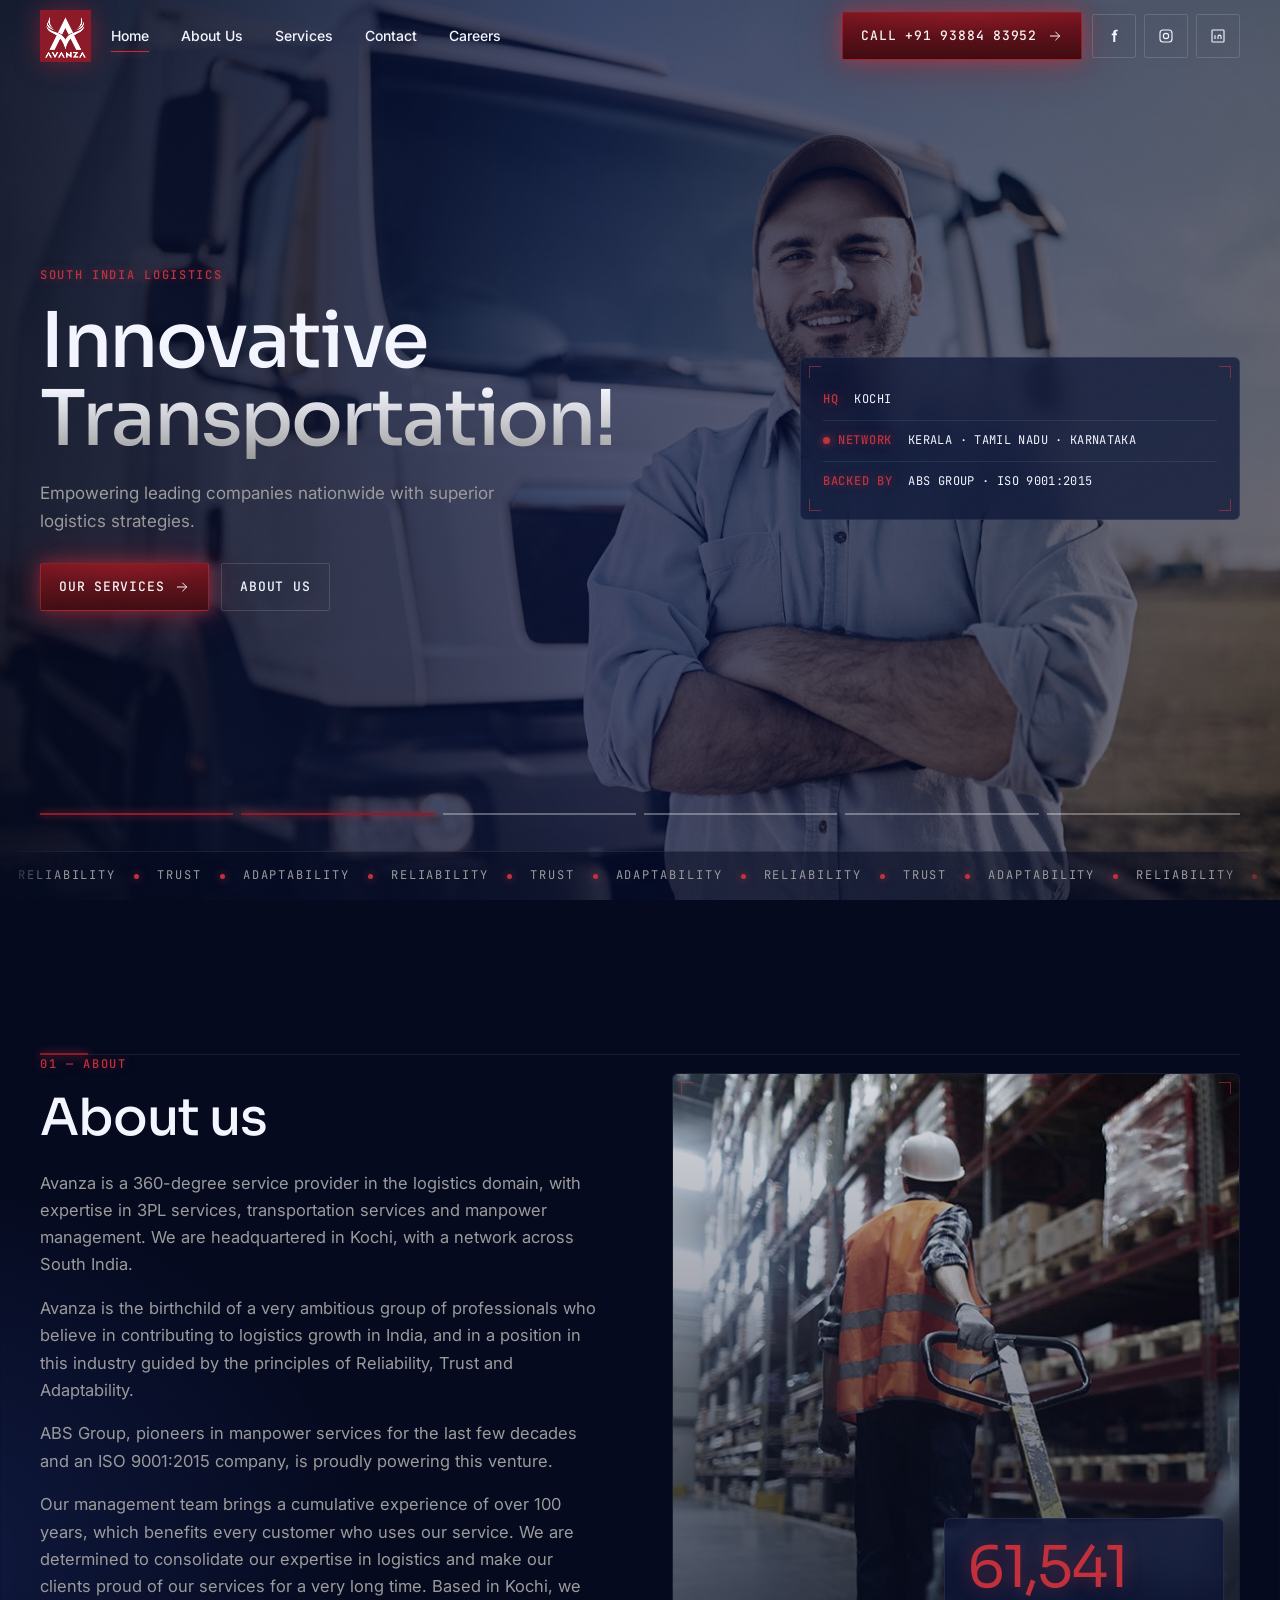
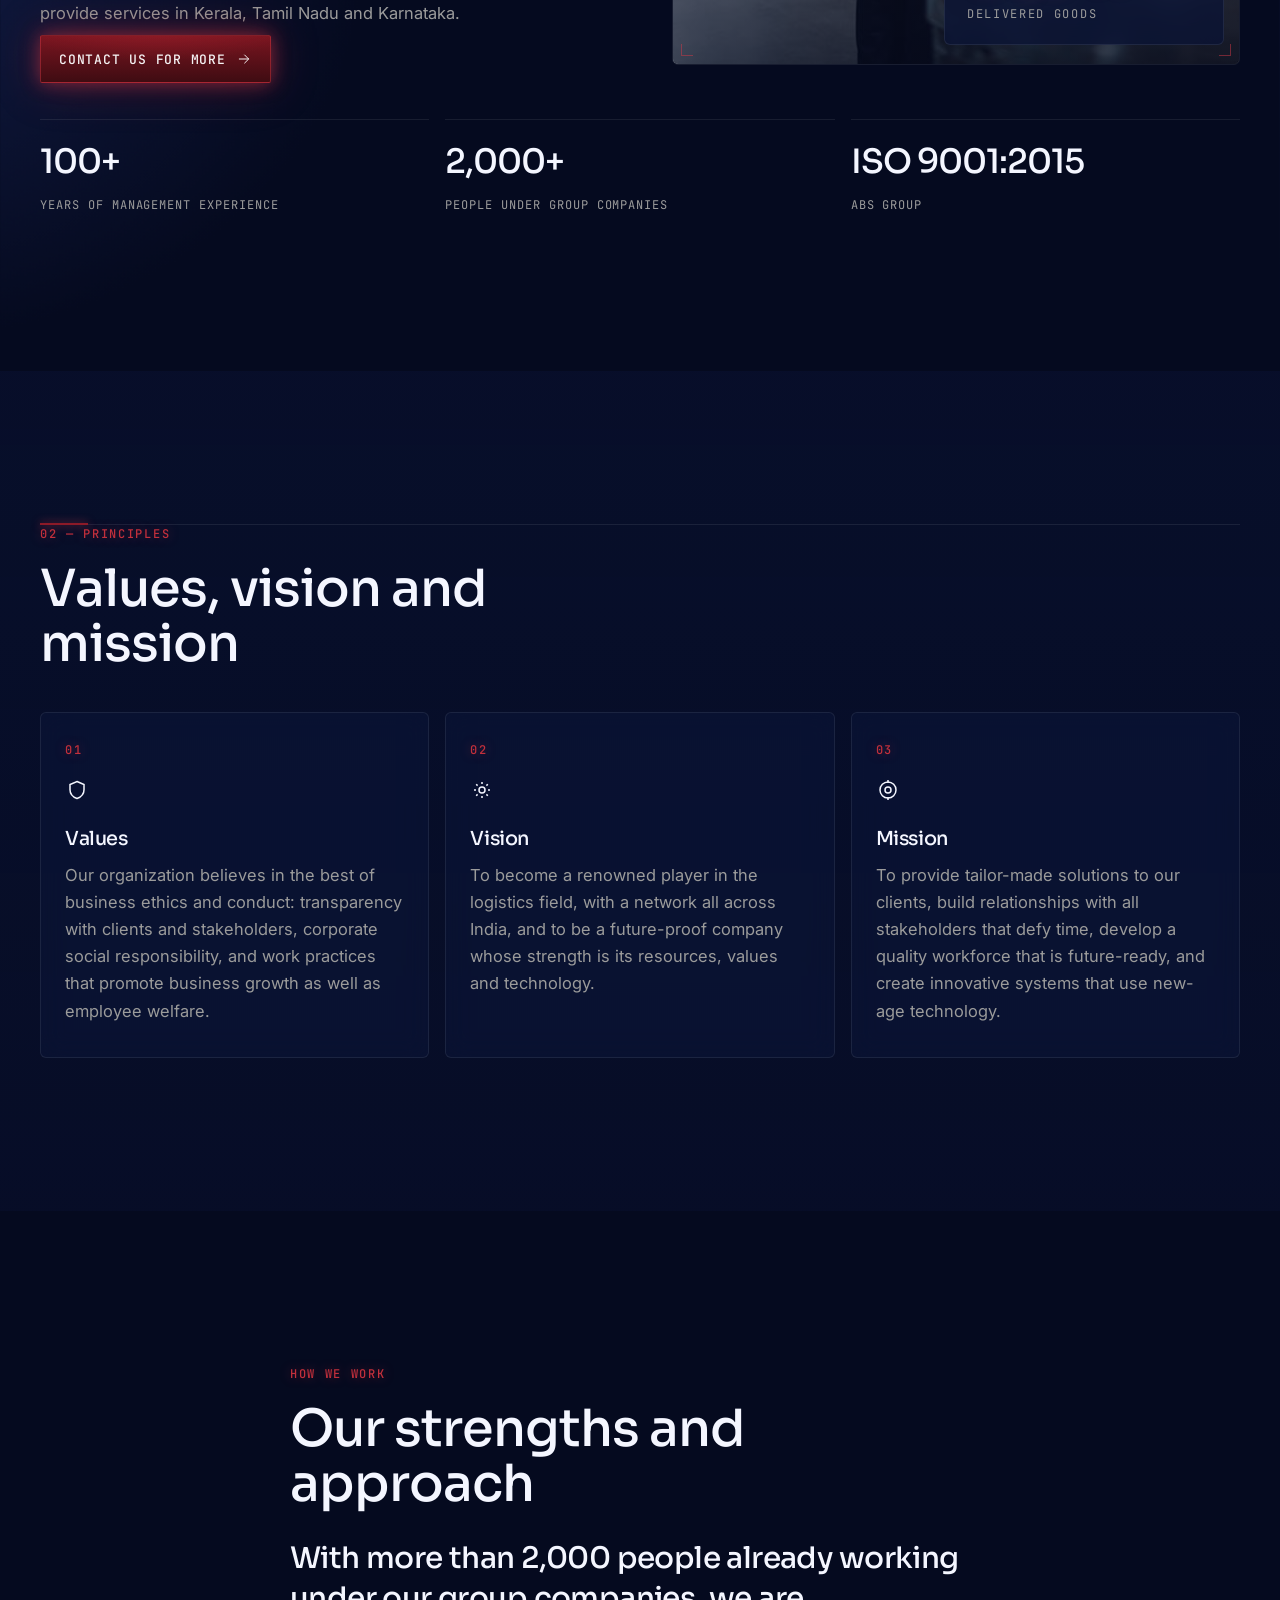
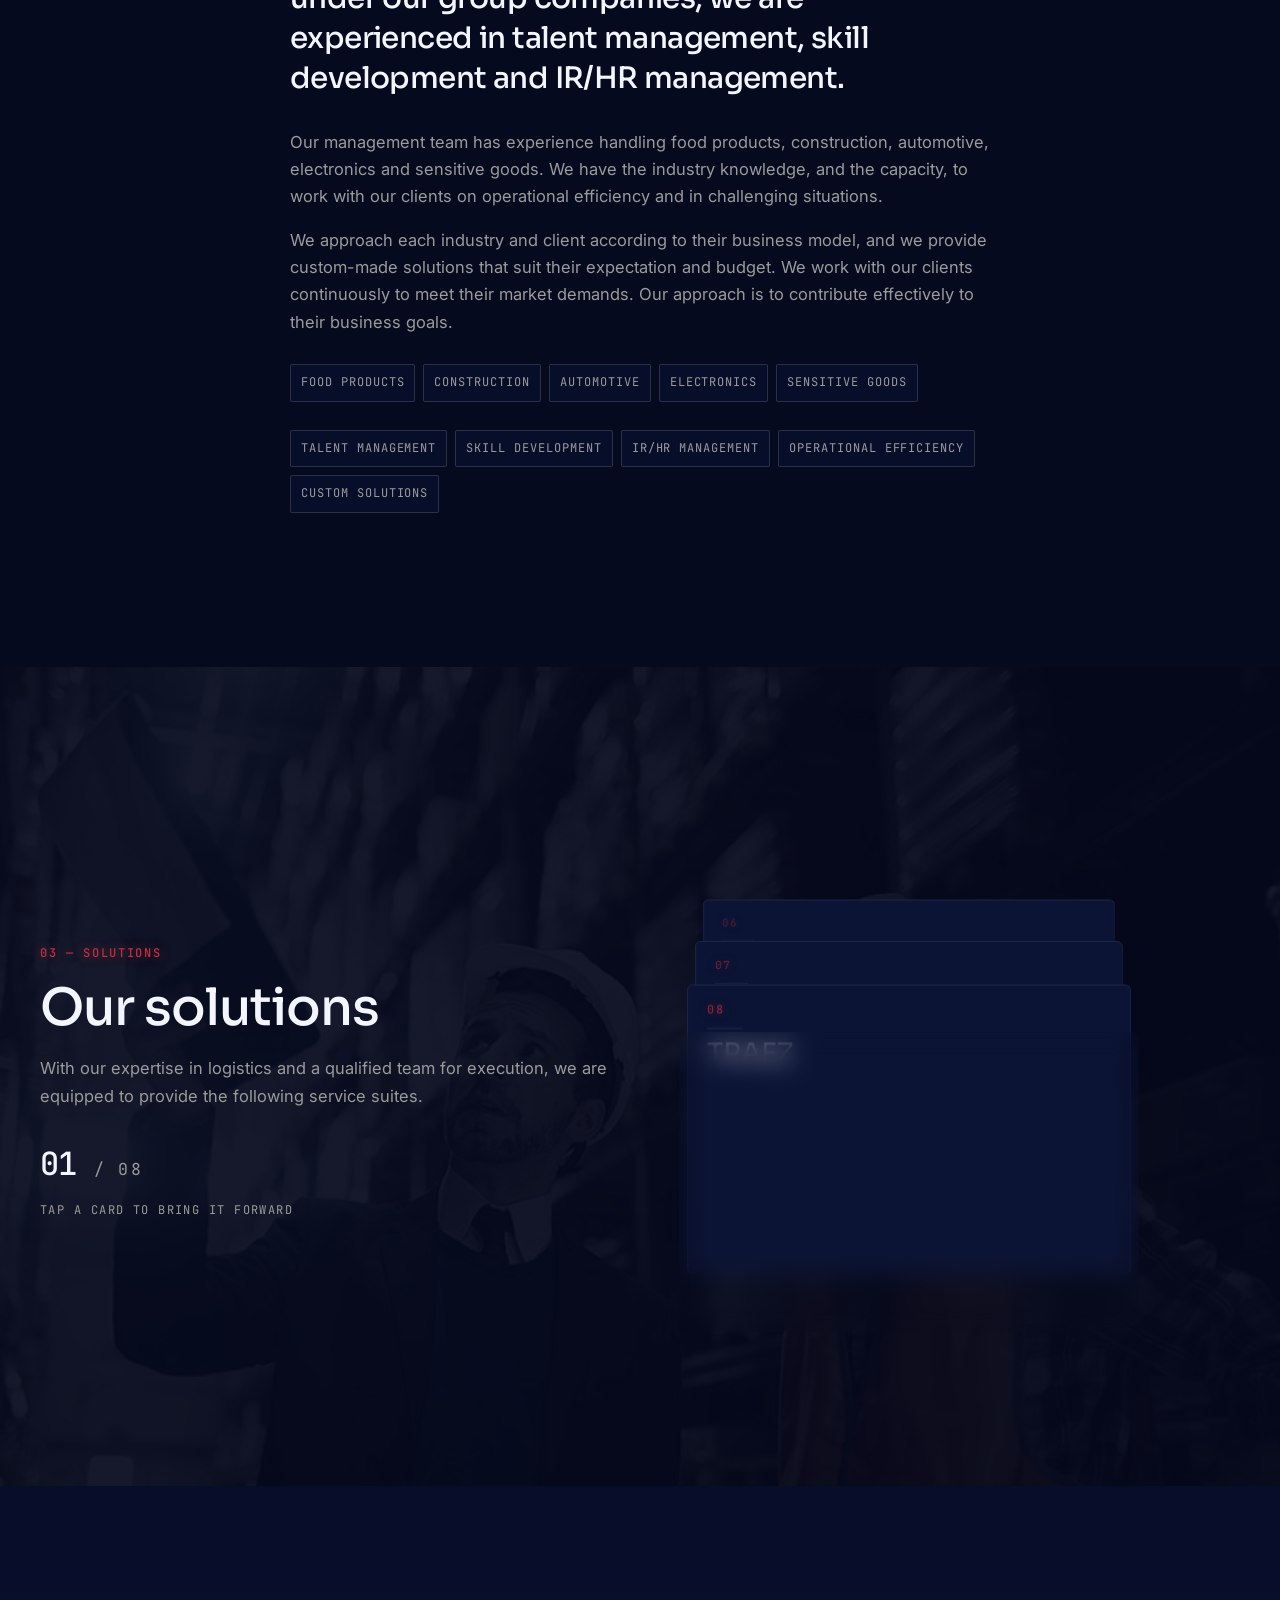
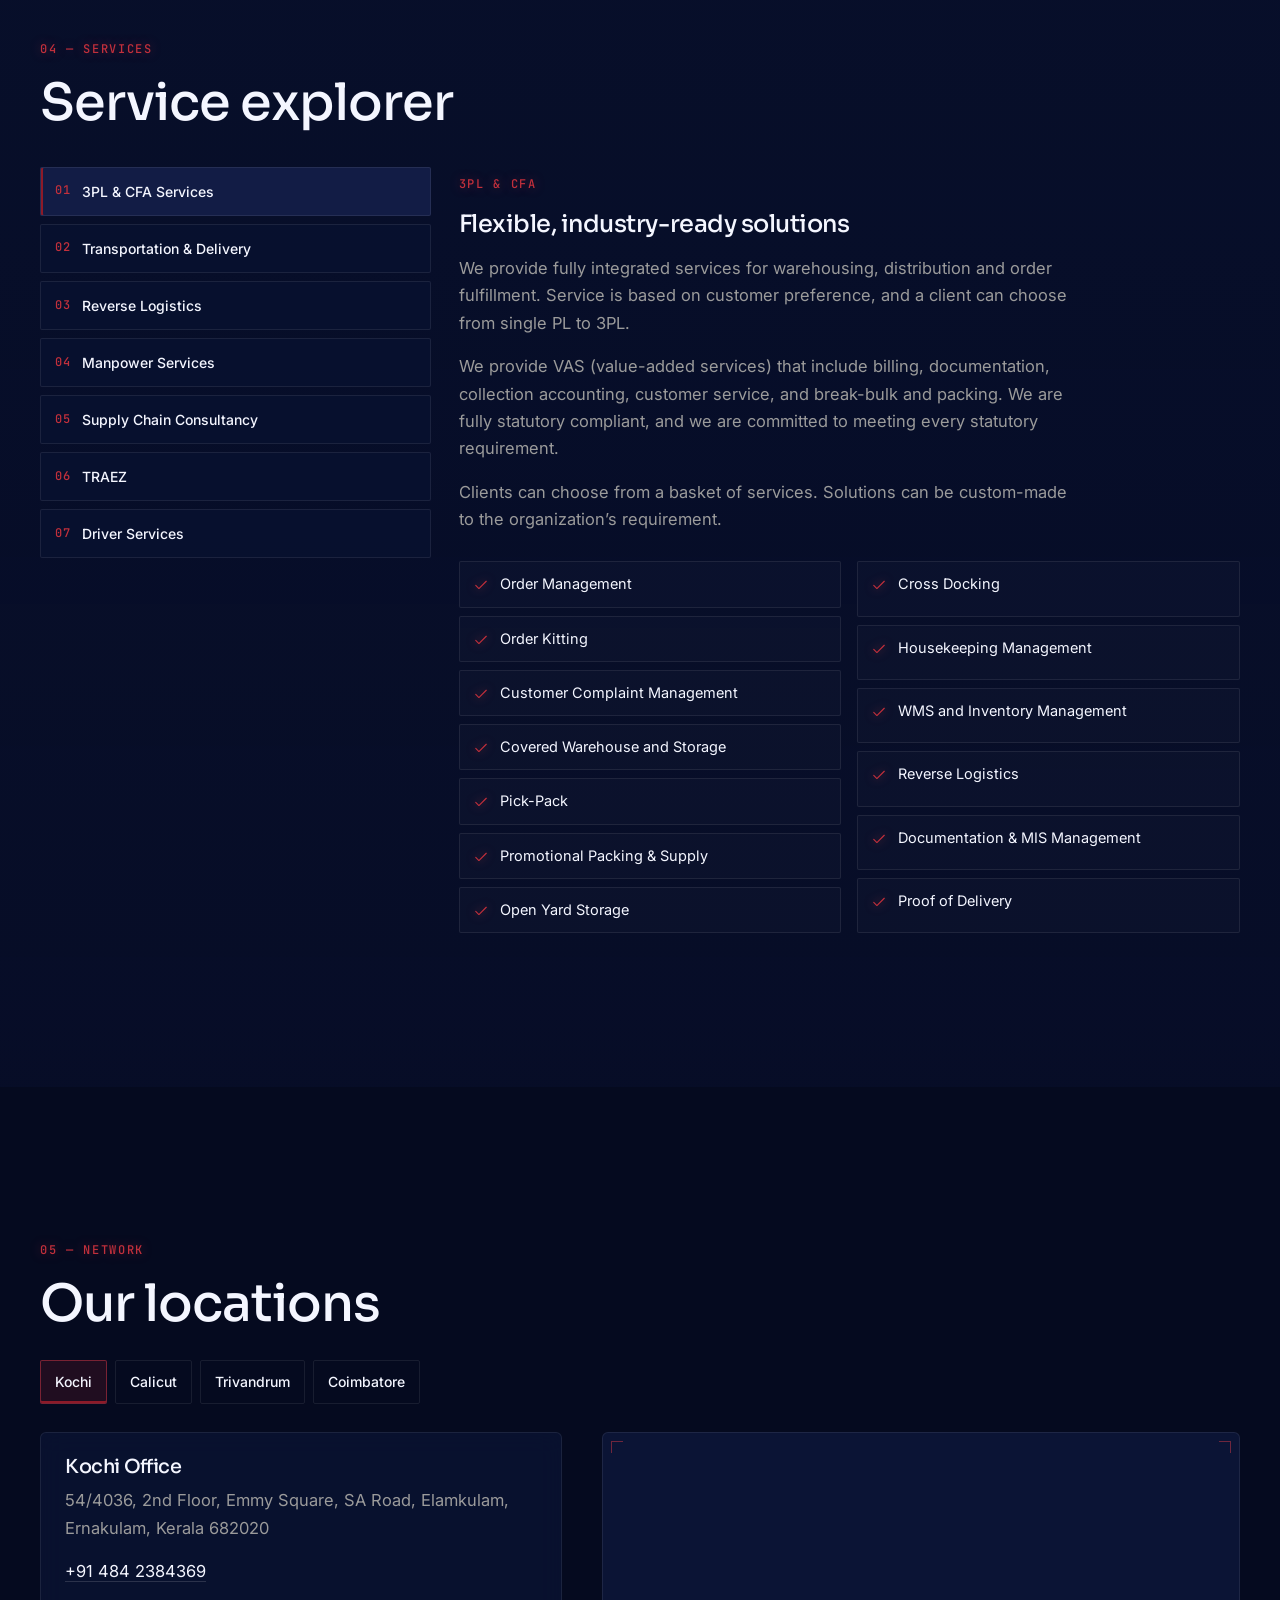
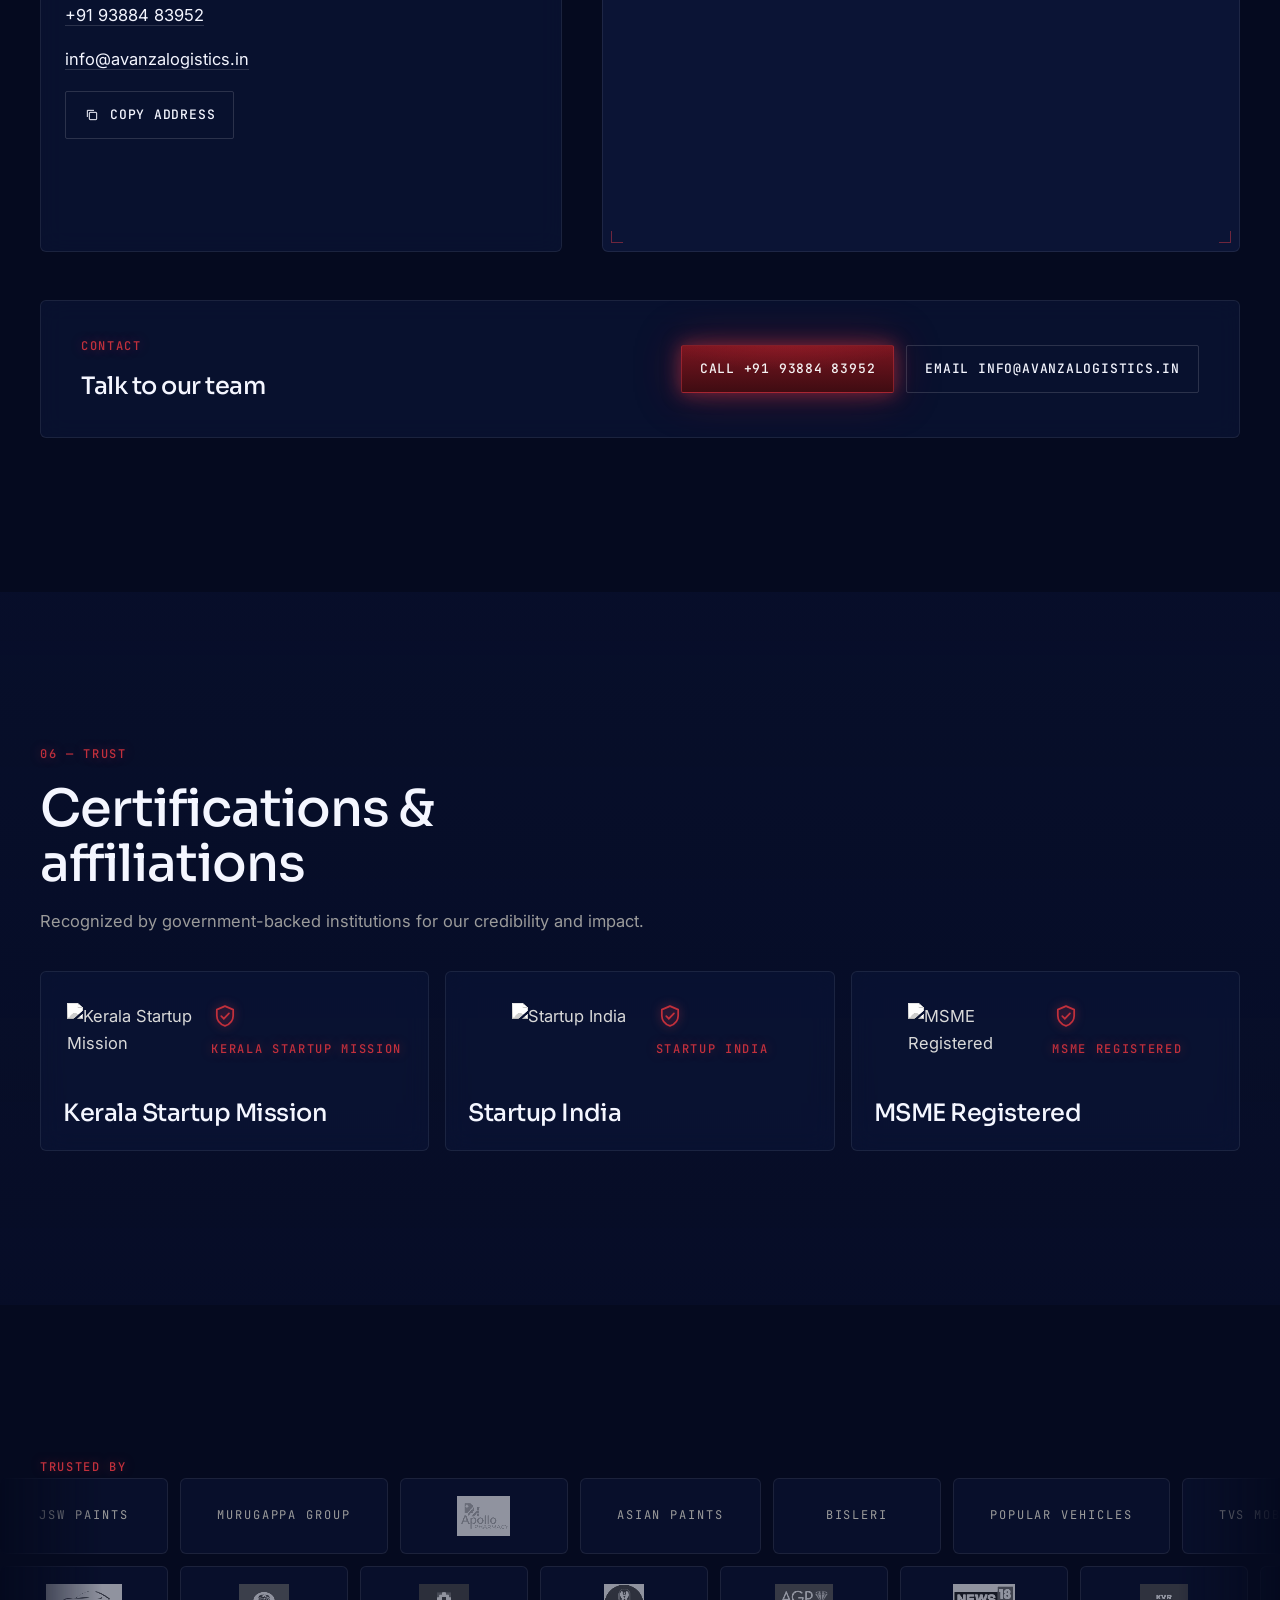
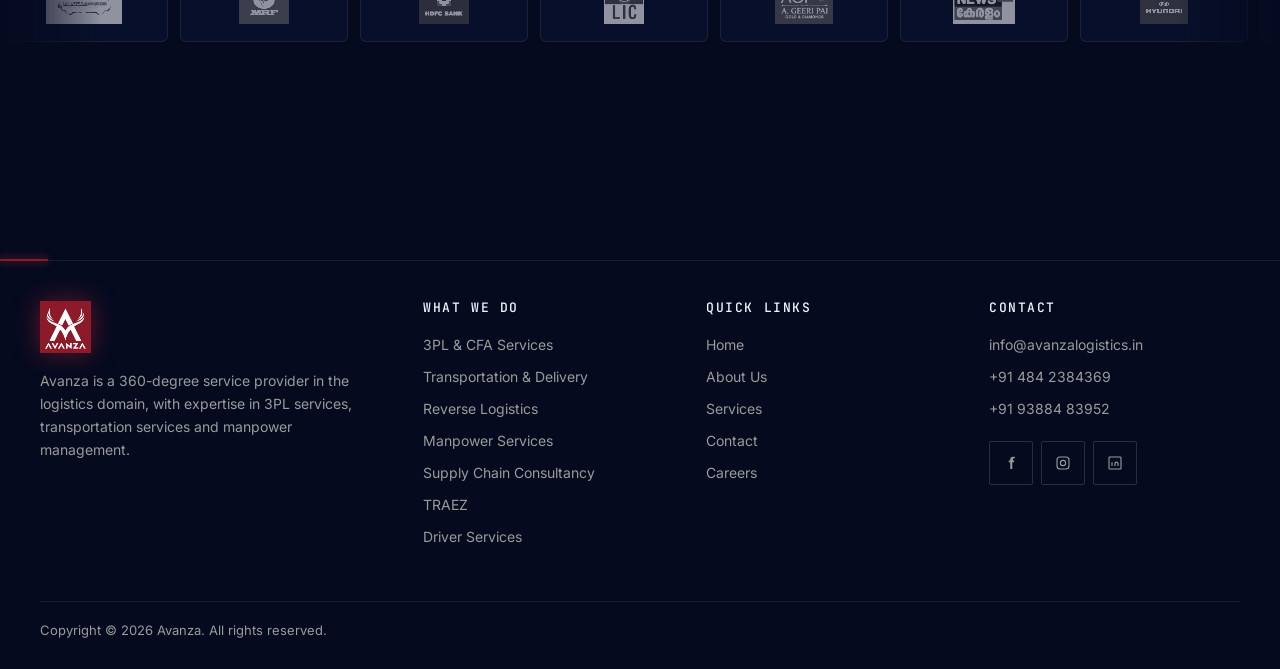
==== index.html @ 6d6641ec "Darken the accent to a glowing crimson so the site no longer reads as orange. Co-authored-by: Cursor" ====
<!DOCTYPE html>
<html lang="en">
<head>
  <!-- Google Tag Manager -->
  <script>(function(w,d,s,l,i){w[l]=w[l]||[];w[l].push({'gtm.start':
  new Date().getTime(),event:'gtm.js'});var f=d.getElementsByTagName(s)[0],
  j=d.createElement(s),dl=l!='dataLayer'?'&l='+l:'';j.async=true;j.src=
  'https://www.googletagmanager.com/gtm.js?id='+i+dl;f.parentNode.insertBefore(j,f);
  })(window,document,'script','dataLayer','GTM-N88Z5GB7');</script>
  <!-- End Google Tag Manager -->

  <meta charset="UTF-8">
  <meta name="viewport" content="width=device-width, initial-scale=1.0">
  <title>Avanza Logistics | 3PL, Transportation, Manpower &amp; TRAEZ in South India</title>
  <meta name="description" content="Avanza is the Kochi-headquartered logistics company offering 3PL, transportation, manpower, drivers and TRAEZ across Kerala, Tamil Nadu and Karnataka.">
  <link rel="canonical" href="https://www.avanzalogistics.in/">
  <meta name="theme-color" content="#050a1f">
  <meta property="og:type" content="website">
  <meta property="og:site_name" content="Avanza Logistics">
  <meta property="og:title" content="Avanza Logistics | 3PL, Transportation, Manpower &amp; TRAEZ in South India">
  <meta property="og:description" content="Avanza is the Kochi-headquartered logistics company offering 3PL, transportation, manpower, drivers and TRAEZ across Kerala, Tamil Nadu and Karnataka.">
  <meta property="og:url" content="https://www.avanzalogistics.in/">
  <meta property="og:image" content="https://www.avanzalogistics.in/assets/images/opt/banner-1.jpg">
  <meta name="twitter:card" content="summary_large_image">
  <meta name="twitter:title" content="Avanza Logistics | 3PL, Transportation, Manpower &amp; TRAEZ in South India">
  <meta name="twitter:description" content="Avanza is the Kochi-headquartered logistics company offering 3PL, transportation, manpower, drivers and TRAEZ across Kerala, Tamil Nadu and Karnataka.">
  <meta name="twitter:image" content="https://www.avanzalogistics.in/assets/images/opt/banner-1.jpg">

  <link rel="apple-touch-icon" sizes="180x180" href="assets/images/favicon/apple-touch-icon.png">
  <link rel="icon" type="image/png" sizes="32x32" href="assets/images/favicon/favicon-32x32.png">
  <link rel="icon" type="image/png" sizes="16x16" href="assets/images/favicon/favicon-16x16.png">
  <link rel="manifest" href="assets/images/favicon/site.webmanifest">
  <link rel="mask-icon" href="assets/images/favicon/safari-pinned-tab.svg" color="#8d1a28">
  <meta name="msapplication-TileColor" content="#050a1f">

  <link rel="preconnect" href="https://fonts.googleapis.com">
  <link rel="preconnect" href="https://fonts.gstatic.com" crossorigin>
  <link rel="preload" as="style" href="https://fonts.googleapis.com/css2?family=Inter:wght@400;500;600&family=JetBrains+Mono:wght@400;500&family=Sora:wght@500;600&display=swap">
  <link rel="stylesheet" href="https://fonts.googleapis.com/css2?family=Inter:wght@400;500;600&family=JetBrains+Mono:wght@400;500&family=Sora:wght@500;600&display=swap">
  <link rel="preload" as="image" href="assets/images/opt/banner-1.jpg" fetchpriority="high">
  <link rel="stylesheet" href="assets/css/style.css">

  <script type="application/ld+json">
  {
    "@context": "https://schema.org",
    "@graph": [
      {
        "@type": "Organization",
        "@id": "https://www.avanzalogistics.in/#organization",
        "name": "Avanza",
        "url": "https://www.avanzalogistics.in/",
        "email": "info@avanzalogistics.in",
        "telephone": ["+91 93884 83952", "+91 484 2384369"],
        "logo": "https://www.avanzalogistics.in/assets/images/logo.png",
        "areaServed": ["Kerala", "Tamil Nadu", "Karnataka"],
        "parentOrganization": { "@type": "Organization", "name": "ABS Group" },
        "sameAs": [
          "https://www.facebook.com/profile.php?id=61559986353555",
          "https://www.instagram.com/avanza_log",
          "https://www.linkedin.com/company/avanza-logistics-p-ltd/"
        ]
      },
      {
        "@type": "LocalBusiness",
        "name": "Avanza Kochi Office",
        "parentOrganization": { "@id": "https://www.avanzalogistics.in/#organization" },
        "image": "https://www.avanzalogistics.in/assets/images/logo.png",
        "url": "https://www.avanzalogistics.in/",
        "telephone": ["+91 484 2384369", "+91 93884 83952"],
        "email": "info@avanzalogistics.in",
        "address": {
          "@type": "PostalAddress",
          "streetAddress": "54/4036, 2nd Floor, Emmy Square, SA Road, Elamkulam",
          "addressLocality": "Ernakulam",
          "addressRegion": "Kerala",
          "postalCode": "682020",
          "addressCountry": "IN"
        }
      },
      {
        "@type": "LocalBusiness",
        "name": "Avanza Calicut Office",
        "parentOrganization": { "@id": "https://www.avanzalogistics.in/#organization" },
        "telephone": "+91 495 2963080",
        "email": "info@avanzalogistics.in",
        "address": {
          "@type": "PostalAddress",
          "streetAddress": "Flat No: 63/1212, Harminas Building, UKS Road",
          "addressLocality": "Calicut",
          "addressRegion": "Kerala",
          "postalCode": "673003",
          "addressCountry": "IN"
        }
      },
      {
        "@type": "LocalBusiness",
        "name": "Avanza Trivandrum Office",
        "parentOrganization": { "@id": "https://www.avanzalogistics.in/#organization" },
        "telephone": "+91 471 2321070",
        "email": "info@avanzalogistics.in",
        "address": {
          "@type": "PostalAddress",
          "streetAddress": "Opp. Old Deshabhimani building, Manjalikulam Road, Thambanoor",
          "addressLocality": "Trivandrum",
          "addressRegion": "Kerala",
          "postalCode": "695001",
          "addressCountry": "IN"
        }
      },
      {
        "@type": "LocalBusiness",
        "name": "Avanza Coimbatore Office",
        "parentOrganization": { "@id": "https://www.avanzalogistics.in/#organization" },
        "telephone": "+91 93884 83952",
        "email": "info@avanzalogistics.in",
        "address": {
          "@type": "PostalAddress",
          "streetAddress": "Kangayampalayam, Sulur Airforce station",
          "addressLocality": "Coimbatore",
          "addressRegion": "Tamil Nadu",
          "postalCode": "641401",
          "addressCountry": "IN"
        }
      }
    ]
  }
  </script>
</head>
<body>
  <!-- Google Tag Manager (noscript) -->
  <noscript><iframe src="https://www.googletagmanager.com/ns.html?id=GTM-N88Z5GB7"
  height="0" width="0" style="display:none;visibility:hidden"></iframe></noscript>
  <!-- End Google Tag Manager (noscript) -->
  <noscript><style>.panel[hidden]{display:block !important;margin-bottom:48px}</style></noscript>

  <svg xmlns="http://www.w3.org/2000/svg" hidden>
    <symbol id="i-check" viewBox="0 0 24 24"><path d="M5 12.5 9.2 16.7 19 7" fill="none" stroke="currentColor" stroke-width="1.5" stroke-linecap="round" stroke-linejoin="round"/></symbol>
    <symbol id="i-arrow" viewBox="0 0 24 24"><path d="M5 12h14M13 6l6 6-6 6" fill="none" stroke="currentColor" stroke-width="1.5" stroke-linecap="round" stroke-linejoin="round"/></symbol>
    <symbol id="i-phone" viewBox="0 0 24 24"><path d="M8 4h3l1.2 3.2-1.8 1.1a12 12 0 0 0 5.3 5.3l1.1-1.8L20 13v3a2 2 0 0 1-2.2 2A16 16 0 0 1 6 6.2 2 2 0 0 1 8 4z" fill="none" stroke="currentColor" stroke-width="1.5" stroke-linejoin="round"/></symbol>
    <symbol id="i-mail" viewBox="0 0 24 24"><rect x="3.5" y="5.5" width="17" height="13" rx="1" fill="none" stroke="currentColor" stroke-width="1.5"/><path d="M4 7l8 6 8-6" fill="none" stroke="currentColor" stroke-width="1.5" stroke-linejoin="round"/></symbol>
    <symbol id="i-up" viewBox="0 0 24 24"><path d="M12 19V6M6 12l6-6 6 6" fill="none" stroke="currentColor" stroke-width="1.5" stroke-linecap="round" stroke-linejoin="round"/></symbol>
    <symbol id="i-shield" viewBox="0 0 24 24"><path d="M12 3.5 19 6.5v5.2c0 4.2-2.8 7.2-7 8.8-4.2-1.6-7-4.6-7-8.8V6.5L12 3.5z" fill="none" stroke="currentColor" stroke-width="1.5" stroke-linejoin="round"/><path d="M8.8 12.1 11 14.3 15.4 9.8" fill="none" stroke="currentColor" stroke-width="1.5" stroke-linecap="round"/></symbol>
  </svg>

  <a class="skip" href="#main">Skip to content</a>

  <!-- 0. Header -->
  <header id="header" class="header">
    <div class="container header__bar">
      <a class="logo" href="#hero" aria-label="Avanza home">
        <img src="assets/images/logo.png" alt="Avanza" width="786" height="808">
      </a>
      <nav id="site-nav" class="site-nav" aria-label="Primary">
        <ul class="nav-list">
          <li><a href="#hero" data-spy style="--i:0">Home</a></li>
          <li><a href="#about2" data-spy style="--i:1">About Us</a></li>
          <li><a href="#Banner2" data-spy style="--i:2">Services</a></li>
          <li><a href="#contact2" data-spy style="--i:3">Contact</a></li>
          <li><a href="careers.html" style="--i:4">Careers</a></li>
        </ul>
        <div class="mobile-contact">
          <a href="tel:+919388483952">+91 93884 83952</a>
          <a href="tel:+914842384369">+91 484 2384369</a>
          <a href="mailto:info@avanzalogistics.in">info@avanzalogistics.in</a>
          <div class="social-row">
            <a class="icon-btn" href="https://www.facebook.com/profile.php?id=61559986353555" target="_blank" rel="noopener noreferrer" aria-label="Facebook"><svg width="18" height="18" viewBox="0 0 24 24" fill="currentColor" aria-hidden="true"><path d="M14.5 8.5V6.8c0-.7.5-1.1 1.2-1.1H17V3.5h-2.1C12.4 3.5 11 4.9 11 7.1v1.4H9v2.6h2V20h2.7v-8.9h2.2l.3-2.6h-2.5z"/></svg></a>
            <a class="icon-btn" href="https://www.instagram.com/avanza_log" target="_blank" rel="noopener noreferrer" aria-label="Instagram"><svg width="18" height="18" viewBox="0 0 24 24" fill="none" stroke="currentColor" stroke-width="1.5" aria-hidden="true"><rect x="4" y="4" width="16" height="16" rx="4"/><circle cx="12" cy="12" r="3.5"/><circle cx="17.2" cy="6.8" r="0.6" fill="currentColor" stroke="none"/></svg></a>
            <a class="icon-btn" href="https://www.linkedin.com/company/avanza-logistics-p-ltd/" target="_blank" rel="noopener noreferrer" aria-label="LinkedIn"><svg width="18" height="18" viewBox="0 0 24 24" fill="none" stroke="currentColor" stroke-width="1.5" aria-hidden="true"><rect x="4" y="4" width="16" height="16" rx="1"/><path d="M8 11v5M8 8.2h.01M12 16v-3.2a2 2 0 0 1 4 0V16"/></svg></a>
          </div>
        </div>
      </nav>
      <div class="header__tools">
        <a class="btn btn--primary header__cta" href="tel:+919388483952">Call +91 93884 83952 <svg width="16" height="16" aria-hidden="true"><use href="#i-arrow"/></svg></a>
        <div class="header__social">
          <a class="icon-btn" href="https://www.facebook.com/profile.php?id=61559986353555" target="_blank" rel="noopener noreferrer" aria-label="Facebook"><svg width="18" height="18" viewBox="0 0 24 24" fill="currentColor" aria-hidden="true"><path d="M14.5 8.5V6.8c0-.7.5-1.1 1.2-1.1H17V3.5h-2.1C12.4 3.5 11 4.9 11 7.1v1.4H9v2.6h2V20h2.7v-8.9h2.2l.3-2.6h-2.5z"/></svg></a>
          <a class="icon-btn" href="https://www.instagram.com/avanza_log" target="_blank" rel="noopener noreferrer" aria-label="Instagram"><svg width="18" height="18" viewBox="0 0 24 24" fill="none" stroke="currentColor" stroke-width="1.5" aria-hidden="true"><rect x="4" y="4" width="16" height="16" rx="4"/><circle cx="12" cy="12" r="3.5"/><circle cx="17.2" cy="6.8" r="0.6" fill="currentColor" stroke="none"/></svg></a>
          <a class="icon-btn" href="https://www.linkedin.com/company/avanza-logistics-p-ltd/" target="_blank" rel="noopener noreferrer" aria-label="LinkedIn"><svg width="18" height="18" viewBox="0 0 24 24" fill="none" stroke="currentColor" stroke-width="1.5" aria-hidden="true"><rect x="4" y="4" width="16" height="16" rx="1"/><path d="M8 11v5M8 8.2h.01M12 16v-3.2a2 2 0 0 1 4 0V16"/></svg></a>
        </div>
        <a class="icon-btn header__call-icon" href="tel:+919388483952" aria-label="Call +91 93884 83952"><svg width="18" height="18" aria-hidden="true"><use href="#i-phone"/></svg></a>
        <button type="button" class="nav-toggle" id="nav-toggle" aria-expanded="false" aria-controls="site-nav" aria-label="Open menu">
          <svg class="icon-open" width="22" height="22" viewBox="0 0 24 24" fill="none" stroke="currentColor" stroke-width="1.5" aria-hidden="true"><path d="M4 7h16M4 12h16M4 17h16"/></svg>
          <svg class="icon-close" width="22" height="22" viewBox="0 0 24 24" fill="none" stroke="currentColor" stroke-width="1.5" aria-hidden="true"><path d="M6 6l12 12M18 6L6 18"/></svg>
        </button>
      </div>
    </div>
  </header>

  <main id="main">
    <!-- 1. Hero -->
    <section id="hero" class="hero" aria-labelledby="hero-title">
      <div class="hero__media" aria-hidden="true">
        <div class="hero__slide is-active">
          <img src="assets/images/opt/banner-1.jpg" alt="" width="1600" height="914" fetchpriority="high" decoding="async">
        </div>
        <div class="hero__slide" data-src="assets/images/opt/banner-2.jpg" data-w="1600" data-h="1067"></div>
        <!-- TODO: add banner-3 image -->
        <div class="hero__slide hero__slide--ph" data-ph="3"></div>
        <!-- TODO: add banner-4 image -->
        <div class="hero__slide hero__slide--ph" data-ph="4"></div>
        <!-- TODO: add banner-5 image -->
        <div class="hero__slide hero__slide--ph" data-ph="5"></div>
        <!-- TODO: add a careers banner image -->
        <div class="hero__slide hero__slide--ph" data-ph="6"></div>
      </div>
      <div class="hero__shade" aria-hidden="true"></div>
      <div class="hero__grid">
        <div class="hero__copy reveal">
          <p class="kicker">South India logistics</p>
          <h1 class="hero__title" id="hero-title">
            <span class="line"><span>The Best Global</span></span>
            <span class="line"><span class="fade">Logistics Solutions.</span></span>
          </h1>
          <p class="hero__sub" id="hero-sub">Competitive advantages to some of the largest companies all over the world.</p>
          <p class="hero__note" id="hero-note" hidden>Banner image to be added</p>
          <div class="btn-row">
            <a class="btn btn--primary" id="hero-primary" href="#Banner2"><span>Our Services</span> <svg width="16" height="16" aria-hidden="true"><use href="#i-arrow"/></svg></a>
            <a class="btn btn--ghost" href="#about2">About Us</a>
          </div>
        </div>
        <aside class="status reveal" style="--d:220ms" aria-label="Operating snapshot">
          <span class="tick tick--tl" aria-hidden="true"></span>
          <span class="tick tick--tr" aria-hidden="true"></span>
          <span class="tick tick--bl" aria-hidden="true"></span>
          <span class="tick tick--br" aria-hidden="true"></span>
          <div class="status__row"><b>HQ</b><span>Kochi</span></div>
          <div class="status__row"><b class="live"><i class="pulse" aria-hidden="true"></i>Network</b><span>Kerala · Tamil Nadu · Karnataka</span></div>
          <div class="status__row"><b>Backed by</b><span>ABS Group · ISO 9001:2015</span></div>
        </aside>
      </div>
      <div class="hero__progress" role="group" aria-label="Hero slides">
        <button type="button" class="seg is-active" aria-label="Slide 1, logistics solutions"><i></i></button>
        <button type="button" class="seg" aria-label="Slide 2, transportation"><i></i></button>
        <button type="button" class="seg" aria-label="Slide 3, TRAEZ. Image pending."><i></i></button>
        <button type="button" class="seg" aria-label="Slide 4, manpower. Image pending."><i></i></button>
        <button type="button" class="seg" aria-label="Slide 5, driver services. Image pending."><i></i></button>
        <button type="button" class="seg" aria-label="Slide 6, careers. Image pending."><i></i></button>
      </div>
      <p id="hero-live" class="visually-hidden" aria-live="polite">Slide 1 of 6. The Best Global Logistics Solutions.</p>
      <div class="ticker" aria-hidden="true">
        <div class="ticker__track">
          <div class="ticker__set">
            <span>Reliability</span><i class="dot-sep"></i><span>Trust</span><i class="dot-sep"></i><span>Adaptability</span><i class="dot-sep"></i>
            <span>Reliability</span><i class="dot-sep"></i><span>Trust</span><i class="dot-sep"></i><span>Adaptability</span><i class="dot-sep"></i>
          </div>
          <div class="ticker__set" aria-hidden="true">
            <span>Reliability</span><i class="dot-sep"></i><span>Trust</span><i class="dot-sep"></i><span>Adaptability</span><i class="dot-sep"></i>
            <span>Reliability</span><i class="dot-sep"></i><span>Trust</span><i class="dot-sep"></i><span>Adaptability</span><i class="dot-sep"></i>
          </div>
        </div>
      </div>
    </section>

    <!-- 2. About -->
    <section id="about2" class="section" aria-labelledby="about-title">
      <div class="container">
        <div class="rule" aria-hidden="true"><span></span></div>
        <div class="about__grid">
          <div class="about__copy reveal">
            <p class="kicker">01 — About</p>
            <h2 class="h2" id="about-title">About us</h2>
            <div class="measure" style="margin-top:24px">
              <p>Avanza is a 360-degree service provider in the logistics domain, with expertise in 3PL services, transportation services and manpower management. We are headquartered in Kochi, with a network across South India.</p>
              <p>Avanza is the birthchild of a very ambitious group of professionals who believe in contributing to logistics growth in India, and in a position in this industry guided by the principles of Reliability, Trust and Adaptability.</p>
              <p>ABS Group, pioneers in manpower services for the last few decades and an ISO 9001:2015 company, is proudly powering this venture.</p>
              <p>Our management team brings a cumulative experience of over 100 years, which benefits every customer who uses our service. We are determined to consolidate our expertise in logistics and make our clients proud of our services for a very long time. Based in Kochi, we provide services in Kerala, Tamil Nadu and Karnataka.</p>
            </div>
            <a class="btn btn--primary" href="#contact2">Contact us for more <svg width="16" height="16" aria-hidden="true"><use href="#i-arrow"/></svg></a>
          </div>
          <div class="about__visual reveal" style="--d:200ms">
            <div class="frame">
              <img src="assets/images/opt/service-1.jpg" alt="Avanza logistics operations" width="570" height="595" loading="lazy" decoding="async">
              <div class="frame__shade" aria-hidden="true"></div>
              <span class="tick tick--tl" aria-hidden="true"></span>
              <span class="tick tick--tr" aria-hidden="true"></span>
              <span class="tick tick--bl" aria-hidden="true"></span>
              <span class="tick tick--br" aria-hidden="true"></span>
            </div>
            <!-- TODO: confirm figure; source shows "6,1541" -->
            <aside class="stat">
              <span class="stat__num" data-count="61541">61,541</span>
              <span class="stat__label">Delivered goods</span>
            </aside>
          </div>
        </div>
        <div class="proof">
          <article class="reveal"><strong>100+</strong><span>Years of management experience</span></article>
          <article class="reveal" style="--d:160ms"><strong>2,000+</strong><span>People under group companies</span></article>
          <article class="reveal" style="--d:320ms"><strong>ISO 9001:2015</strong><span>ABS Group</span></article>
        </div>
      </div>
    </section>

    <!-- 3. Principles -->
    <section id="principles" class="section section--alt" aria-labelledby="principles-title">
      <div class="container">
        <div class="rule" aria-hidden="true"><span></span></div>
        <div class="reveal">
          <p class="kicker">02 — Principles</p>
          <h2 class="h2" id="principles-title">Values, vision and mission</h2>
        </div>
        <div class="principles__grid">
          <article class="principle glass reveal">
            <p class="kicker">01</p>
            <svg width="24" height="24" viewBox="0 0 24 24" fill="none" stroke="currentColor" stroke-width="1.5" aria-hidden="true"><path d="M12 3.5 19 6.5v5.2c0 4.2-2.8 7.2-7 8.8-4.2-1.6-7-4.6-7-8.8V6.5L12 3.5z"/></svg>
            <h3>Values</h3>
            <p>Our organization believes in the best of business ethics and conduct: transparency with clients and stakeholders, corporate social responsibility, and work practices that promote business growth as well as employee welfare.</p>
          </article>
          <article class="principle glass reveal" style="--d:180ms">
            <p class="kicker">02</p>
            <svg width="24" height="24" viewBox="0 0 24 24" fill="none" stroke="currentColor" stroke-width="1.5" aria-hidden="true"><circle cx="12" cy="12" r="3"/><path d="M12 4v2M12 18v2M4 12h2M18 12h2M6.2 6.2l1.4 1.4M16.4 16.4l1.4 1.4M17.8 6.2l-1.4 1.4M7.6 16.4l-1.4 1.4"/></svg>
            <h3>Vision</h3>
            <p>To become a renowned player in the logistics field, with a network all across India, and to be a future-proof company whose strength is its resources, values and technology.</p>
          </article>
          <article class="principle glass reveal" style="--d:360ms">
            <p class="kicker">03</p>
            <svg width="24" height="24" viewBox="0 0 24 24" fill="none" stroke="currentColor" stroke-width="1.5" aria-hidden="true"><circle cx="12" cy="12" r="8"/><circle cx="12" cy="12" r="3"/><path d="M12 2v3M12 19v3"/></svg>
            <h3>Mission</h3>
            <p>To provide tailor-made solutions to our clients, build relationships with all stakeholders that defy time, develop a quality workforce that is future-ready, and create innovative systems that use new-age technology.</p>
          </article>
        </div>
        <div class="principles__dots" role="group" aria-label="Choose a principle">
          <button type="button" class="is-on" aria-label="Values" aria-current="true"></button>
          <button type="button" aria-label="Vision"></button>
          <button type="button" aria-label="Mission"></button>
        </div>
      </div>
    </section>

    <!-- 4. Strengths -->
    <section id="strengths" class="section" aria-labelledby="strengths-title">
      <div class="container">
        <div class="center-block measure-m reveal">
          <p class="kicker">How we work</p>
          <h2 class="h2" id="strengths-title">Our strengths and approach</h2>
          <p class="lead" style="margin-top:28px">With more than 2,000 people already working under our group companies, we are experienced in talent management, skill development and IR/HR management.</p>
          <p>Our management team has experience handling food products, construction, automotive, electronics and sensitive goods. We have the industry knowledge, and the capacity, to work with our clients on operational efficiency and in challenging situations.</p>
          <p>We approach each industry and client according to their business model, and we provide custom-made solutions that suit their expectation and budget. We work with our clients continuously to meet their market demands. Our approach is to contribute effectively to their business goals.</p>
          <div class="chips" aria-label="Industries">
            <span class="chip">Food products</span>
            <span class="chip">Construction</span>
            <span class="chip">Automotive</span>
            <span class="chip">Electronics</span>
            <span class="chip">Sensitive goods</span>
          </div>
          <div class="chips" aria-label="Capabilities">
            <span class="chip">Talent management</span>
            <span class="chip">Skill development</span>
            <span class="chip">IR/HR management</span>
            <span class="chip">Operational efficiency</span>
            <span class="chip">Custom solutions</span>
          </div>
        </div>
      </div>
    </section>

    <!-- 5. Solutions -->
    <section id="Banner2" class="section solutions" aria-labelledby="solutions-title">
      <img class="solutions__bg" src="assets/images/opt/service-2.jpg" alt="" width="866" height="760" loading="lazy" decoding="async">
      <div class="container">
        <div class="conveyor">
          <div class="conveyor__copy reveal">
            <p class="kicker">03 — Solutions</p>
            <h2 class="h2" id="solutions-title">Our solutions</h2>
            <p class="measure" style="margin-top:20px">With our expertise in logistics and a qualified team for execution, we are equipped to provide the following service suites.</p>
            <p class="conveyor__count" aria-hidden="true"><b id="sol-now">01</b><span> / 08</span></p>
            <p class="conveyor__hint">Tap a card to bring it forward</p>
          </div>
          <div class="conveyor__stack reveal" id="sol-stack" style="--d:180ms" role="group" aria-label="Solution suites">
            <div class="sol glass" data-i="0" data-place="0">
              <button type="button" class="sol__hit" aria-current="true" tabindex="-1"><span class="kicker">01</span><span class="sol__line"></span><span class="sol__name">3PL Services</span><span class="sol__desc">Fully integrated warehousing, distribution and order fulfillment. A client can choose from a single service through to 3PL.</span></button>
              <a class="sol__go" href="#service=3pl" data-open="3pl" tabindex="-1">View service <svg width="16" height="16" aria-hidden="true"><use href="#i-arrow"/></svg></a>
            </div>
            <div class="sol glass" data-i="1" data-place="next">
              <button type="button" class="sol__hit" tabindex="-1"><span class="kicker">02</span><span class="sol__line"></span><span class="sol__name">On-site logistics</span><span class="sol__desc" hidden>On-site logistics is part of our 3PL and CFA suite, covering warehousing, distribution and order fulfillment.</span></button>
              <a class="sol__go" href="#service=3pl" data-open="3pl" tabindex="-1" hidden>View service <svg width="16" height="16" aria-hidden="true"><use href="#i-arrow"/></svg></a>
            </div>
            <div class="sol glass" data-i="2" data-place="hide">
              <button type="button" class="sol__hit" tabindex="-1"><span class="kicker">03</span><span class="sol__line"></span><span class="sol__name">Reverse logistics</span><span class="sol__desc" hidden>Industry-specific reverse logistics, including pickup of return material from customers and sites.</span></button>
              <a class="sol__go" href="#service=reverse-logistics" data-open="reverse-logistics" tabindex="-1" hidden>View service <svg width="16" height="16" aria-hidden="true"><use href="#i-arrow"/></svg></a>
            </div>
            <div class="sol glass" data-i="3" data-place="hide">
              <button type="button" class="sol__hit" tabindex="-1"><span class="kicker">04</span><span class="sol__line"></span><span class="sol__name">Supply chain consultancy</span><span class="sol__desc" hidden>A dedicated project team reviews current systems and practices and comes back with a more efficient distribution process.</span></button>
              <a class="sol__go" href="#service=supply-chain" data-open="supply-chain" tabindex="-1" hidden>View service <svg width="16" height="16" aria-hidden="true"><use href="#i-arrow"/></svg></a>
            </div>
            <div class="sol glass" data-i="4" data-place="hide">
              <button type="button" class="sol__hit" tabindex="-1"><span class="kicker">05</span><span class="sol__line"></span><span class="sol__name">Transportation and delivery</span><span class="sol__desc" hidden>Tailor-made transportation to destination points, safely and within a specified turnaround time.</span></button>
              <a class="sol__go" href="#service=transportation" data-open="transportation" tabindex="-1" hidden>View service <svg width="16" height="16" aria-hidden="true"><use href="#i-arrow"/></svg></a>
            </div>
            <div class="sol glass" data-i="5" data-place="3">
              <button type="button" class="sol__hit"><span class="kicker">06</span><span class="sol__line"></span><span class="sol__name">Skilled and unskilled manpower</span><span class="sol__desc" hidden>Skilled and unskilled manpower, with the team picked for the work and availability monitored across South India.</span></button>
              <a class="sol__go" href="#service=manpower" data-open="manpower" tabindex="-1" hidden>View service <svg width="16" height="16" aria-hidden="true"><use href="#i-arrow"/></svg></a>
            </div>
            <div class="sol glass" data-i="6" data-place="2">
              <button type="button" class="sol__hit"><span class="kicker">07</span><span class="sol__line"></span><span class="sol__name">Driver services</span><span class="sol__desc" hidden>Driver onboarding, training, attendance and performance monitoring, from on-call assignments to dedicated drivers.</span></button>
              <a class="sol__go" href="#service=driver" data-open="driver" tabindex="-1" hidden>View service <svg width="16" height="16" aria-hidden="true"><use href="#i-arrow"/></svg></a>
            </div>
            <div class="sol glass" data-i="7" data-place="1">
              <button type="button" class="sol__hit"><span class="kicker">08</span><span class="sol__line"></span><span class="sol__name">TRAEZ</span><span class="sol__desc" hidden>A cloud platform for trip booking, live tracking, driver dispatch and delivery monitoring.</span></button>
              <a class="sol__go" href="#service=traez" data-open="traez" tabindex="-1" hidden>View service <svg width="16" height="16" aria-hidden="true"><use href="#i-arrow"/></svg></a>
            </div>
          </div>
        </div>
      </div>
    </section>

    <!-- 6. Service explorer -->
    <section id="textContentSection" class="section section--alt" aria-labelledby="services-title">
      <div class="container">
        <div class="reveal">
          <p class="kicker">04 — Services</p>
          <h2 class="h2" id="services-title">Service explorer</h2>
        </div>
        <div class="explorer" style="margin-top:36px">
          <div class="tabs reveal" style="--d:160ms" role="tablist" aria-orientation="vertical" aria-label="Our services">
            <button type="button" class="tab" role="tab" id="tab-3pl" data-service="3pl" aria-controls="panel-3pl" aria-selected="true" tabindex="-1"><b>01</b><span>3PL &amp; CFA Services</span></button>
            <button type="button" class="tab" role="tab" id="tab-transportation" data-service="transportation" aria-controls="panel-transportation" aria-selected="false" tabindex="-1"><b>02</b><span>Transportation &amp; Delivery</span></button>
            <button type="button" class="tab" role="tab" id="tab-reverse-logistics" data-service="reverse-logistics" aria-controls="panel-reverse-logistics" aria-selected="false" tabindex="-1"><b>03</b><span>Reverse Logistics</span></button>
            <button type="button" class="tab" role="tab" id="tab-manpower" data-service="manpower" aria-controls="panel-manpower" aria-selected="false" tabindex="-1"><b>04</b><span>Manpower Services</span></button>
            <button type="button" class="tab" role="tab" id="tab-supply-chain" data-service="supply-chain" aria-controls="panel-supply-chain" aria-selected="false" tabindex="-1"><b>05</b><span>Supply Chain Consultancy</span></button>
            <button type="button" class="tab" role="tab" id="tab-traez" data-service="traez" aria-controls="panel-traez" aria-selected="false" tabindex="-1"><b>06</b><span>TRAEZ</span></button>
            <button type="button" class="tab" role="tab" id="tab-driver" data-service="driver" aria-controls="panel-driver" aria-selected="false" tabindex="-1"><b>07</b><span>Driver Services</span></button>
          </div>

          <div class="panels reveal" style="--d:280ms">
            <div class="panel" role="tabpanel" id="panel-3pl" aria-labelledby="tab-3pl">
              <p class="kicker">3PL &amp; CFA</p>
              <h3 class="h3">Flexible, industry-ready solutions</h3>
              <div class="measure" style="margin-top:16px">
                <p>We provide fully integrated services for warehousing, distribution and order fulfillment. Service is based on customer preference, and a client can choose from single PL to 3PL.</p>
                <p>We provide VAS (value-added services) that include billing, documentation, collection accounting, customer service, and break-bulk and packing. We are fully statutory compliant, and we are committed to meeting every statutory requirement.</p>
                <p>Clients can choose from a basket of services. Solutions can be custom-made to the organization’s requirement.</p>
              </div>
              <div class="caps">
                <ul>
                  <li><svg width="18" height="18" aria-hidden="true"><use href="#i-check"/></svg>Order Management</li>
                  <li><svg width="18" height="18" aria-hidden="true"><use href="#i-check"/></svg>Order Kitting</li>
                  <li><svg width="18" height="18" aria-hidden="true"><use href="#i-check"/></svg>Customer Complaint Management</li>
                  <li><svg width="18" height="18" aria-hidden="true"><use href="#i-check"/></svg>Covered Warehouse and Storage</li>
                  <li><svg width="18" height="18" aria-hidden="true"><use href="#i-check"/></svg>Pick-Pack</li>
                  <li><svg width="18" height="18" aria-hidden="true"><use href="#i-check"/></svg>Promotional Packing &amp; Supply</li>
                  <li><svg width="18" height="18" aria-hidden="true"><use href="#i-check"/></svg>Open Yard Storage</li>
                </ul>
                <ul>
                  <li><svg width="18" height="18" aria-hidden="true"><use href="#i-check"/></svg>Cross Docking</li>
                  <li><svg width="18" height="18" aria-hidden="true"><use href="#i-check"/></svg>Housekeeping Management</li>
                  <li><svg width="18" height="18" aria-hidden="true"><use href="#i-check"/></svg>WMS and Inventory Management</li>
                  <li><svg width="18" height="18" aria-hidden="true"><use href="#i-check"/></svg>Reverse Logistics</li>
                  <li><svg width="18" height="18" aria-hidden="true"><use href="#i-check"/></svg>Documentation &amp; MIS Management</li>
                  <li><svg width="18" height="18" aria-hidden="true"><use href="#i-check"/></svg>Proof of Delivery</li>
                </ul>
              </div>
            </div>

            <div class="panel" role="tabpanel" id="panel-transportation" aria-labelledby="tab-transportation" hidden>
              <p class="kicker">Transportation</p>
              <h3 class="h3">Fast and reliable transportation services</h3>
              <div class="measure" style="margin-top:16px">
                <p>Our transportation services are tailor-made for delivery of your materials to destination points, safely and within a specified turnaround time.</p>
                <p>Our team delivers to the agreed service standards and returns documentation and PODs on time. We are also experienced in dispute resolution, and we support a smooth delivery experience for customers.</p>
              </div>
              <div class="caps">
                <ul>
                  <li><svg width="18" height="18" aria-hidden="true"><use href="#i-check"/></svg>Single source of various types of fleets</li>
                  <li><svg width="18" height="18" aria-hidden="true"><use href="#i-check"/></svg>Open Body Trucks - 1 tonner to 25 tonner</li>
                  <li><svg width="18" height="18" aria-hidden="true"><use href="#i-check"/></svg>Close Body Trucks - 7ft to 32ft</li>
                  <li><svg width="18" height="18" aria-hidden="true"><use href="#i-check"/></svg>Ambient Temperature Vehicles</li>
                  <li><svg width="18" height="18" aria-hidden="true"><use href="#i-check"/></svg>Documentation &amp; POD Guarantee</li>
                  <li><svg width="18" height="18" aria-hidden="true"><use href="#i-check"/></svg>On call &amp; Dedicated Model</li>
                </ul>
                <ul>
                  <li><svg width="18" height="18" aria-hidden="true"><use href="#i-check"/></svg>Multi Point Delivery Services</li>
                  <li><svg width="18" height="18" aria-hidden="true"><use href="#i-check"/></svg>GPS Tracking &amp; Safety Measures</li>
                  <li><svg width="18" height="18" aria-hidden="true"><use href="#i-check"/></svg>Sensitive &amp; Liquid Material handling</li>
                  <li><svg width="18" height="18" aria-hidden="true"><use href="#i-check"/></svg>Backend Support and Escalation Systems</li>
                  <li><svg width="18" height="18" aria-hidden="true"><use href="#i-check"/></svg>Custom Solutions for special products</li>
                </ul>
              </div>
            </div>

            <div class="panel" role="tabpanel" id="panel-reverse-logistics" aria-labelledby="tab-reverse-logistics" hidden>
              <p class="kicker">Returns</p>
              <h3 class="h3">Safe and dependable return logistics</h3>
              <div class="measure" style="margin-top:16px">
                <p>Fetching return material is always a challenge for many established companies. We provide industry-specific reverse logistics services for our clients.</p>
              </div>
              <div class="caps">
                <ul>
                  <li><svg width="18" height="18" aria-hidden="true"><use href="#i-check"/></svg>Reverse pickup from customers &amp; Sites</li>
                  <li><svg width="18" height="18" aria-hidden="true"><use href="#i-check"/></svg>Packing Services</li>
                  <li><svg width="18" height="18" aria-hidden="true"><use href="#i-check"/></svg>Documentation Support</li>
                  <li><svg width="18" height="18" aria-hidden="true"><use href="#i-check"/></svg>Consolidation Services</li>
                  <li><svg width="18" height="18" aria-hidden="true"><use href="#i-check"/></svg>Open Body Trucks</li>
                </ul>
                <ul>
                  <li><svg width="18" height="18" aria-hidden="true"><use href="#i-check"/></svg>Closed Body Trucks</li>
                  <li><svg width="18" height="18" aria-hidden="true"><use href="#i-check"/></svg>Sensitive &amp; Liquid Material handling</li>
                  <li><svg width="18" height="18" aria-hidden="true"><use href="#i-check"/></svg>Backend Support and Escalation Systems</li>
                  <li><svg width="18" height="18" aria-hidden="true"><use href="#i-check"/></svg>Custom Solutions for special products</li>
                </ul>
              </div>
            </div>

            <div class="panel" role="tabpanel" id="panel-manpower" aria-labelledby="tab-manpower" hidden>
              <p class="kicker">People</p>
              <h3 class="h3">Best-in-industry services for manpower management</h3>
              <div class="measure" style="margin-top:16px">
                <p>We have a full-fledged wing to provide any kind of manpower services. We take a hands-on approach to picking the right team, and we monitor availability regularly.</p>
                <p>We provide manpower services to a range of industries, and we can source people anywhere in South India to suit our customers.</p>
              </div>
              <div class="caps">
                <ul>
                  <li><svg width="18" height="18" aria-hidden="true"><use href="#i-check"/></svg>Unskilled Manpower - Helpers/Pickers/Assistants</li>
                  <li><svg width="18" height="18" aria-hidden="true"><use href="#i-check"/></svg>Skilled manpower - Technical &amp; Non Technical</li>
                  <li><svg width="18" height="18" aria-hidden="true"><use href="#i-check"/></svg>IR &amp; HR Management</li>
                  <li><svg width="18" height="18" aria-hidden="true"><use href="#i-check"/></svg>Payroll Services</li>
                </ul>
                <ul>
                  <li><svg width="18" height="18" aria-hidden="true"><use href="#i-check"/></svg>Training &amp; Development</li>
                  <li><svg width="18" height="18" aria-hidden="true"><use href="#i-check"/></svg>Recognition &amp; Rewards</li>
                  <li><svg width="18" height="18" aria-hidden="true"><use href="#i-check"/></svg>100% Statutory Compliances</li>
                  <li><svg width="18" height="18" aria-hidden="true"><use href="#i-check"/></svg>Temporary manpower</li>
                </ul>
              </div>
            </div>

            <div class="panel" role="tabpanel" id="panel-supply-chain" aria-labelledby="tab-supply-chain" hidden>
              <p class="kicker">Consultancy</p>
              <h3 class="h3">Knowledge. Alignment. Driving performance</h3>
              <div class="measure" style="margin-top:16px">
                <p>With decades of experience, our logistics experts, equipped with multi-industry knowledge, have helped many organizations update their distribution process.</p>
                <p>Our approach is simple and flexible. We offer a dedicated project team, and we assign a project manager to review current systems and practices and come back with solutions for efficiency.</p>
                <p>During the project, your team has unlimited access to our people, who have decades of experience in the design and implementation of supply chain solutions.</p>
              </div>
              <div class="caps">
                <ul>
                  <li><svg width="18" height="18" aria-hidden="true"><use href="#i-check"/></svg>Supply Chain Optimization</li>
                  <li><svg width="18" height="18" aria-hidden="true"><use href="#i-check"/></svg>Warehouse Operations Work Flow Simulations</li>
                  <li><svg width="18" height="18" aria-hidden="true"><use href="#i-check"/></svg>Warehousing &amp; Distribution Systems</li>
                  <li><svg width="18" height="18" aria-hidden="true"><use href="#i-check"/></svg>Storage &amp; Handling Systems</li>
                </ul>
                <ul>
                  <li><svg width="18" height="18" aria-hidden="true"><use href="#i-check"/></svg>Define Policies &amp; its Implementation</li>
                  <li><svg width="18" height="18" aria-hidden="true"><use href="#i-check"/></svg>Establish SOP - System &amp; Work-Instruction</li>
                  <li><svg width="18" height="18" aria-hidden="true"><use href="#i-check"/></svg>Assist in adopting various technological systems to modernize your business</li>
                </ul>
              </div>
            </div>

            <div class="panel" role="tabpanel" id="panel-traez" aria-labelledby="tab-traez" hidden>
              <div class="panel__with-dash">
                <div>
                  <p class="kicker">Platform</p>
                  <h3 class="h3">Intelligent trip tracking and delivery management</h3>
                  <div class="measure" style="margin-top:16px">
                    <p>TRAEZ is our cloud-based logistics platform for real-time tracking, automated driver dispatch, trip booking and delivery monitoring. It is built for transparency, efficiency and speed — one place to manage every leg of delivery operations.</p>
                    <p>Features include document upload, delivery confirmation, driver ratings and fully customizable reporting. A modern interface and a capable backend keep logistics management straightforward.</p>
                    <p>It delivers end-to-end trip and delivery management with real-time tracking, automation and transparency, cutting costs and idle time while maximizing driver efficiency.</p>
                  </div>
                  <div class="coverage" aria-label="TRAEZ outcomes">
                    <span class="chip">Real-time tracking</span>
                    <span class="chip">Automation</span>
                    <span class="chip">Lower idle time</span>
                    <span class="chip">Driver efficiency</span>
                  </div>
                </div>
                <aside class="dash glass" aria-hidden="true">
                  <div class="dash__head">
                    <span class="kicker" style="margin:0">TRAEZ</span>
                    <span class="dash__live"><i class="pulse"></i> Live</span>
                  </div>
                  <div class="route">
                    <span class="node"></span><i></i><span class="node"></span><i></i><span class="node"></span>
                  </div>
                  <div class="route" style="margin-top:-8px">
                    <span>Booking</span><span></span><span>Tracking</span><span></span><span>Delivery</span>
                  </div>
                  <div class="dash__row"><i class="sdot"></i> Trip booking and assignment</div>
                  <div class="dash__row"><i class="sdot sdot--on"></i> Live trip tracking</div>
                  <div class="dash__row"><i class="sdot"></i> Delivery time stamping</div>
                  <div class="timeline" aria-hidden="true"><span></span></div>
                </aside>
              </div>
              <div class="caps">
                <ul>
                  <li><svg width="18" height="18" aria-hidden="true"><use href="#i-check"/></svg>Trip Booking &amp; Assignment</li>
                  <li><svg width="18" height="18" aria-hidden="true"><use href="#i-check"/></svg>Live Trip Tracking</li>
                  <li><svg width="18" height="18" aria-hidden="true"><use href="#i-check"/></svg>Photo/Document Uploads</li>
                </ul>
                <ul>
                  <li><svg width="18" height="18" aria-hidden="true"><use href="#i-check"/></svg>Client &amp; Customer Visibility</li>
                  <li><svg width="18" height="18" aria-hidden="true"><use href="#i-check"/></svg>Trip Reports &amp; Driver Logs</li>
                  <li><svg width="18" height="18" aria-hidden="true"><use href="#i-check"/></svg>Delivery Time Stamping</li>
                </ul>
              </div>
            </div>

            <div class="panel" role="tabpanel" id="panel-driver" aria-labelledby="tab-driver" hidden>
              <p class="kicker">Drivers</p>
              <h3 class="h3">Reliable, trained and monitored driver solutions</h3>
              <div class="measure" style="margin-top:16px">
                <p>Our driver services include onboarding, training, attendance management and performance monitoring, so every trip stays smooth and secure.</p>
                <p>Assignments run from on-call to dedicated drivers, supported by safety protocols and regular feedback.</p>
              </div>
              <div class="coverage" aria-label="Driver coverage">
                <span class="chip">Local</span>
                <span class="chip">Outstation</span>
                <span class="chip">Goods</span>
                <span class="chip">Passenger</span>
                <span class="chip">Trip</span>
                <span class="chip">Hourly</span>
                <span class="chip">Daily</span>
                <span class="chip">Monthly</span>
                <span class="chip">24/7 support</span>
                <span class="chip">Stock movement tracking</span>
              </div>
              <div class="caps">
                <ul>
                  <li><svg width="18" height="18" aria-hidden="true"><use href="#i-check"/></svg>Driver Onboarding &amp; KYC</li>
                  <li><svg width="18" height="18" aria-hidden="true"><use href="#i-check"/></svg>Attendance &amp; Performance Tracking</li>
                  <li><svg width="18" height="18" aria-hidden="true"><use href="#i-check"/></svg>Dedicated &amp; On-Call Assignments</li>
                </ul>
                <ul>
                  <li><svg width="18" height="18" aria-hidden="true"><use href="#i-check"/></svg>Safety &amp; Support Systems</li>
                  <li><svg width="18" height="18" aria-hidden="true"><use href="#i-check"/></svg>Driver Ratings &amp; Feedback</li>
                  <li><svg width="18" height="18" aria-hidden="true"><use href="#i-check"/></svg>Escalation Handling</li>
                </ul>
              </div>
            </div>
          </div>
        </div>
      </div>
    </section>

    <!-- 7. Locations -->
    <section id="contact2" class="section" aria-labelledby="locations-title">
      <div class="container">
        <div class="reveal">
          <p class="kicker">05 — Network</p>
          <h2 class="h2" id="locations-title">Our locations</h2>
        </div>
        <div class="city-switch reveal" style="--d:140ms" role="group" aria-label="Offices">
          <button type="button" class="city" aria-pressed="true" data-name="Kochi Office" data-address="54/4036, 2nd Floor, Emmy Square, SA Road, Elamkulam, Ernakulam, Kerala 682020" data-phones="+91 484 2384369|tel:+914842384369;+91 93884 83952|tel:+919388483952" data-map="https://www.google.com/maps/embed?pb=!1m18!1m12!1m3!1d3930.059403760492!2d76.30899497481954!3d9.963512673814872!2m3!1f0!2f0!3f0!3m2!1i1024!2i768!4f13.1!3m3!1m2!1s0x3b080d50e227cb3f%3A0x7c0229d4e7b9d3c2!2sEmmy%20Square!5e0!3m2!1sen!2sin!4v1718331114690!5m2!1sen!2sin" data-title="Map showing the Kochi office at Emmy Square">Kochi</button>
          <button type="button" class="city" aria-pressed="false" data-name="Calicut Office" data-address="Flat No: 63/1212, Harminas Building UKS ROAD, Calicut Pin: 673003" data-phones="+91 495 2963080|tel:+914952963080" data-map="https://www.google.com/maps/embed?pb=!1m18!1m12!1m3!1d3926.453848897195!2d75.78152827482236!3d11.254856950940507!2m3!1f0!2f0!3f0!3m2!1i1024!2i768!4f13.1!3m3!1m2!1s0x3ba65c470af4ffdf%3A0xa2052c86e1d3609d!2sHarminas%20Building!5e0!3m2!1sen!2sin!4v1718331187194!5m2!1sen!2sin" data-title="Map showing the Calicut office at Harminas Building">Calicut</button>
          <button type="button" class="city" aria-pressed="false" data-name="Trivandrum Office" data-address="Opp. Old deshabhimani building, Manjalikulam Road Thambanoor Trivandrum Pin: 695001" data-phones="+91 471 2321070|tel:+914712321070" data-map="https://www.google.com/maps/embed?pb=!1m18!1m12!1m3!1d3946.020624644502!2d76.95076327480362!3d8.483167998786993!2m3!1f0!2f0!3f0!3m2!1i1024!2i768!4f13.1!3m3!1m2!1s0x3b05bef12d90fbe7%3A0x2d1e8fd93bfa0c4c!2sDeshabhimani%20Manjalikulam%20Office!5e0!3m2!1sen!2sin!4v1718331245644!5m2!1sen!2sin" data-title="Map showing the Trivandrum office">Trivandrum</button>
          <button type="button" class="city" aria-pressed="false" data-name="Coimbatore Office" data-address="Kangayampalayam, Sulur Airforce station, Coimbatore, Tamilnadu. Pin: 641401" data-phones="+91 93884 83952|tel:+919388483952" data-map="https://www.google.com/maps/embed?pb=!1m18!1m12!1m3!1d3915.2491432634863!2d77.10462397483722!3d10.899658457676417!2m3!1f0!2f0!3f0!3m2!1i1024!2i768!4f13.1!3m3!1m2!1s0x3ba85c1b5fd4e52d%3A0xc760e9c140d0e04e!2sSulur%20Air%20Force%20Station!5e0!3m2!1sen!2sin!4v1718331296402!5m2!1sen!2sin" data-title="Map showing the Coimbatore office">Coimbatore</button>
        </div>
        <div class="loc__grid">
          <article class="addr glass reveal" id="addr-card" style="--d:220ms">
            <h3 id="addr-name">Kochi Office</h3>
            <div id="addr-body">
              <p>54/4036, 2nd Floor, Emmy Square, SA Road, Elamkulam, Ernakulam, Kerala 682020</p>
              <p><a href="tel:+914842384369">+91 484 2384369</a></p>
              <p><a href="tel:+919388483952">+91 93884 83952</a></p>
              <p><a href="mailto:info@avanzalogistics.in">info@avanzalogistics.in</a></p>
            </div>
            <button type="button" class="btn btn--ghost" id="copy-address">
              <svg width="16" height="16" viewBox="0 0 24 24" fill="none" stroke="currentColor" stroke-width="1.5" aria-hidden="true"><rect x="8" y="8" width="11" height="11" rx="1"/><path d="M5 15V5h10"/></svg>
              <span>Copy address</span>
            </button>
          </article>
          <div class="map-frame reveal" style="--d:340ms">
            <span class="tick tick--tl" aria-hidden="true"></span>
            <span class="tick tick--tr" aria-hidden="true"></span>
            <span class="tick tick--bl" aria-hidden="true"></span>
            <span class="tick tick--br" aria-hidden="true"></span>
            <iframe id="location-map" title="Map showing the Kochi office at Emmy Square" tabindex="-1" loading="lazy" referrerpolicy="no-referrer-when-downgrade" src="about:blank" data-src="https://www.google.com/maps/embed?pb=!1m18!1m12!1m3!1d3930.059403760492!2d76.30899497481954!3d9.963512673814872!2m3!1f0!2f0!3f0!3m2!1i1024!2i768!4f13.1!3m3!1m2!1s0x3b080d50e227cb3f%3A0x7c0229d4e7b9d3c2!2sEmmy%20Square!5e0!3m2!1sen!2sin!4v1718331114690!5m2!1sen!2sin"></iframe>
          </div>
        </div>
        <aside class="cta-band glass reveal" style="--d:200ms">
          <div>
            <p class="kicker">Contact</p>
            <h2 class="h3">Talk to our team</h2>
          </div>
          <div class="btn-row">
            <a class="btn btn--primary" href="tel:+919388483952">Call +91 93884 83952</a>
            <a class="btn btn--ghost" href="mailto:info@avanzalogistics.in">Email info@avanzalogistics.in</a>
          </div>
        </aside>
      </div>
    </section>

    <!-- 8. Certifications -->
    <section id="certifications" class="section section--alt" aria-labelledby="cert-title">
      <div class="container">
        <div class="reveal">
          <p class="kicker">06 — Trust</p>
          <h2 class="h2" id="cert-title">Certifications &amp; affiliations</h2>
          <p class="measure" style="margin-top:16px">Recognized by government-backed institutions for our credibility and impact.</p>
        </div>
        <div class="cert-grid">
          <article class="cert glass reveal" style="--d:160ms">
            <!-- TODO: replace with certificate logo -->
            <div class="cert__slot">
              <img src="assets/images/certificates/KSM Certificate.png" alt="Kerala Startup Mission" width="240" height="120" hidden loading="lazy" decoding="async">
              <div class="cert__badge"><svg width="28" height="28" aria-hidden="true"><use href="#i-shield"/></svg><span class="kicker">Kerala Startup Mission</span></div>
            </div>
            <h3 class="h3">Kerala Startup Mission</h3>
          </article>
          <article class="cert glass reveal" style="--d:320ms">
            <!-- TODO: replace with certificate logo -->
            <div class="cert__slot">
              <img src="assets/images/certificates/Startup-India Certification.png" alt="Startup India" width="240" height="120" hidden loading="lazy" decoding="async">
              <div class="cert__badge"><svg width="28" height="28" aria-hidden="true"><use href="#i-shield"/></svg><span class="kicker">Startup India</span></div>
            </div>
            <h3 class="h3">Startup India</h3>
          </article>
          <article class="cert glass reveal" style="--d:480ms">
            <!-- TODO: replace with certificate logo -->
            <div class="cert__slot">
              <img src="assets/images/certificates/msme certification.png" alt="MSME Registered" width="240" height="120" hidden loading="lazy" decoding="async">
              <div class="cert__badge"><svg width="28" height="28" aria-hidden="true"><use href="#i-shield"/></svg><span class="kicker">MSME Registered</span></div>
            </div>
            <h3 class="h3">MSME Registered</h3>
          </article>
        </div>
      </div>
    </section>

    <!-- 9. Clients -->
    <section id="clients" class="section" aria-labelledby="clients-title">
      <div class="container">
        <p class="kicker clients-head reveal" id="clients-title">Trusted by</p>
      </div>
      <div class="marquee">
        <div class="marquee__track">
          <div class="marquee__set">
            <span class="logo-chip"><span class="word">JSW Paints</span></span>
            <span class="logo-chip"><span class="word">Murugappa Group</span></span>
            <!-- Spelling corrected from Appolo -->
            <span class="logo-chip"><img src="assets/images/clients/appolo.jpeg" alt="Apollo Healthco" width="174" height="132" loading="lazy" decoding="async"></span>
            <span class="logo-chip"><span class="word">Asian Paints</span></span>
            <span class="logo-chip"><span class="word">Bisleri</span></span>
            <span class="logo-chip"><span class="word">Popular Vehicles</span></span>
            <span class="logo-chip"><span class="word">TVS Mobility</span></span>
            <span class="logo-chip"><span class="word">DP World</span></span>
            <span class="logo-chip"><span class="word">Microtrol Sterilization</span></span>
          </div>
          <div class="marquee__set" aria-hidden="true">
            <span class="logo-chip"><span class="word">JSW Paints</span></span>
            <span class="logo-chip"><span class="word">Murugappa Group</span></span>
            <span class="logo-chip"><img src="assets/images/clients/appolo.jpeg" alt="" width="174" height="132" loading="lazy" decoding="async"></span>
            <span class="logo-chip"><span class="word">Asian Paints</span></span>
            <span class="logo-chip"><span class="word">Bisleri</span></span>
            <span class="logo-chip"><span class="word">Popular Vehicles</span></span>
            <span class="logo-chip"><span class="word">TVS Mobility</span></span>
            <span class="logo-chip"><span class="word">DP World</span></span>
            <span class="logo-chip"><span class="word">Microtrol Sterilization</span></span>
          </div>
        </div>
      </div>
      <div class="marquee marquee--rev">
        <div class="marquee__track">
          <div class="marquee__set">
            <span class="logo-chip"><img src="assets/images/clients/popular.jpeg" alt="Popular Motors Hyundai" width="925" height="487" loading="lazy" decoding="async"></span>
            <span class="logo-chip"><img src="assets/images/clients/mrf.jpeg" alt="MRF" width="370" height="301" loading="lazy" decoding="async"></span>
            <span class="logo-chip"><img src="assets/images/clients/hdfc.jpeg" alt="HDFC" width="369" height="295" loading="lazy" decoding="async"></span>
            <span class="logo-chip"><img src="assets/images/clients/lic.jpeg" alt="LIC" width="134" height="134" loading="lazy" decoding="async"></span>
            <span class="logo-chip"><img src="assets/images/clients/agp.png" alt="AGP" width="186" height="130" loading="lazy" decoding="async"></span>
            <span class="logo-chip"><img src="assets/images/clients/news18.png" alt="News18" width="186" height="121" loading="lazy" decoding="async"></span>
            <span class="logo-chip"><img src="assets/images/clients/kvr.jpeg" alt="KVR" width="186" height="157" loading="lazy" decoding="async"></span>
            <span class="logo-chip"><span class="word">True Value</span></span>
            <span class="logo-chip"><span class="word">iTruck</span></span>
          </div>
          <div class="marquee__set" aria-hidden="true">
            <span class="logo-chip"><img src="assets/images/clients/popular.jpeg" alt="" width="925" height="487" loading="lazy" decoding="async"></span>
            <span class="logo-chip"><img src="assets/images/clients/mrf.jpeg" alt="" width="370" height="301" loading="lazy" decoding="async"></span>
            <span class="logo-chip"><img src="assets/images/clients/hdfc.jpeg" alt="" width="369" height="295" loading="lazy" decoding="async"></span>
            <span class="logo-chip"><img src="assets/images/clients/lic.jpeg" alt="" width="134" height="134" loading="lazy" decoding="async"></span>
            <span class="logo-chip"><img src="assets/images/clients/agp.png" alt="" width="186" height="130" loading="lazy" decoding="async"></span>
            <span class="logo-chip"><img src="assets/images/clients/news18.png" alt="" width="186" height="121" loading="lazy" decoding="async"></span>
            <span class="logo-chip"><img src="assets/images/clients/kvr.jpeg" alt="" width="186" height="157" loading="lazy" decoding="async"></span>
            <span class="logo-chip"><span class="word">True Value</span></span>
            <span class="logo-chip"><span class="word">iTruck</span></span>
          </div>
        </div>
      </div>
    </section>
  </main>

  <!-- 10. Footer -->
  <footer id="footer" class="footer">
    <div class="rule" aria-hidden="true"><span></span></div>
    <div class="container footer__grid">
      <div class="footer__brand reveal">
        <a class="logo" href="#hero"><img src="assets/images/logo.png" alt="Avanza" width="786" height="808"></a>
        <p>Avanza is a 360-degree service provider in the logistics domain, with expertise in 3PL services, transportation services and manpower management.</p>
      </div>
      <div class="reveal" style="--d:140ms">
        <h2>What we do</h2>
        <nav aria-label="Services">
          <ul>
            <li><a href="#service=3pl" data-open="3pl">3PL &amp; CFA Services</a></li>
            <li><a href="#service=transportation" data-open="transportation">Transportation &amp; Delivery</a></li>
            <li><a href="#service=reverse-logistics" data-open="reverse-logistics">Reverse Logistics</a></li>
            <li><a href="#service=manpower" data-open="manpower">Manpower Services</a></li>
            <li><a href="#service=supply-chain" data-open="supply-chain">Supply Chain Consultancy</a></li>
            <li><a href="#service=traez" data-open="traez">TRAEZ</a></li>
            <li><a href="#service=driver" data-open="driver">Driver Services</a></li>
          </ul>
        </nav>
      </div>
      <div class="reveal" style="--d:280ms">
        <h2>Quick links</h2>
        <nav aria-label="Quick links">
          <ul>
            <li><a href="#hero">Home</a></li>
            <li><a href="#about2">About Us</a></li>
            <li><a href="#Banner2">Services</a></li>
            <li><a href="#contact2">Contact</a></li>
            <li><a href="careers.html">Careers</a></li>
          </ul>
        </nav>
      </div>
      <div class="reveal" style="--d:420ms">
        <h2>Contact</h2>
        <ul>
          <li><a href="mailto:info@avanzalogistics.in">info@avanzalogistics.in</a></li>
          <li><a href="tel:+914842384369">+91 484 2384369</a></li>
          <li><a href="tel:+919388483952">+91 93884 83952</a></li>
        </ul>
        <div class="social-row">
          <a class="icon-btn" href="https://www.facebook.com/profile.php?id=61559986353555" target="_blank" rel="noopener noreferrer" aria-label="Facebook"><svg width="18" height="18" viewBox="0 0 24 24" fill="currentColor" aria-hidden="true"><path d="M14.5 8.5V6.8c0-.7.5-1.1 1.2-1.1H17V3.5h-2.1C12.4 3.5 11 4.9 11 7.1v1.4H9v2.6h2V20h2.7v-8.9h2.2l.3-2.6h-2.5z"/></svg></a>
          <a class="icon-btn" href="https://www.instagram.com/avanza_log" target="_blank" rel="noopener noreferrer" aria-label="Instagram"><svg width="18" height="18" viewBox="0 0 24 24" fill="none" stroke="currentColor" stroke-width="1.5" aria-hidden="true"><rect x="4" y="4" width="16" height="16" rx="4"/><circle cx="12" cy="12" r="3.5"/><circle cx="17.2" cy="6.8" r="0.6" fill="currentColor" stroke="none"/></svg></a>
          <a class="icon-btn" href="https://www.linkedin.com/company/avanza-logistics-p-ltd/" target="_blank" rel="noopener noreferrer" aria-label="LinkedIn"><svg width="18" height="18" viewBox="0 0 24 24" fill="none" stroke="currentColor" stroke-width="1.5" aria-hidden="true"><rect x="4" y="4" width="16" height="16" rx="1"/><path d="M8 11v5M8 8.2h.01M12 16v-3.2a2 2 0 0 1 4 0V16"/></svg></a>
        </div>
      </div>
    </div>
    <div class="container footer__bottom">
      <span>Copyright © <span data-year>2026</span> Avanza. All rights reserved.</span>
    </div>
  </footer>

  <button type="button" class="to-top" id="to-top" aria-label="Back to top"><svg width="18" height="18" aria-hidden="true"><use href="#i-up"/></svg></button>
  <script src="assets/js/main.js" defer></script>
</body>
</html>
---- assets/css/style.css ----
/* Avanza Logistics — control-tower theme
   Surfaces and accent come only from the brand navy and a dark glowing red. */

:root {
  --bg-0: #050a1f;
  --bg-1: #080f2b;
  --bg-2: #0b1435;
  --bg-3: #121c45;
  --bg-4: #1b2a63;
  --line: rgba(255, 255, 255, 0.08);
  --line-strong: rgba(255, 255, 255, 0.14);
  --line-navy: #121c45;
  --accent: #8d1a28;
  --accent-text: #c2303c;
  --accent-hover: #641018;
  --accent-soft: rgba(141, 26, 40, 0.2);
  --accent-line: rgba(210, 56, 70, 0.5);
  --accent-glow: 0 0 18px rgba(210, 56, 70, 0.55), 0 0 46px rgba(141, 26, 40, 0.48);
  --text-1: #f4f6ff;
  --text-2: #9b9b9b;
  --text-3: #6b7394;
  --on-accent: #f6f3f4;
  --r-sm: 2px;
  --r-md: 6px;
  --r-lg: 10px;
  --container: 1200px;
  --section-y: clamp(80px, 12vw, 160px);
  --header-h: 72px;
  --ease: cubic-bezier(0.22, 1, 0.36, 1);
  --font-display: "Sora", "Segoe UI", sans-serif;
  --font-body: "Inter", "Segoe UI", sans-serif;
  --font-mono: "JetBrains Mono", ui-monospace, monospace;
}

*,
*::before,
*::after { box-sizing: border-box; }

svg[hidden] { display: none !important; }

html { scroll-behavior: smooth; overflow-anchor: none; }

html,
body {
  margin: 0;
  padding: 0;
  background: var(--bg-0);
  color: var(--text-2);
  overflow-x: clip;
}

body {
  font-family: var(--font-body);
  font-size: 16.5px;
  font-weight: 400;
  line-height: 1.65;
  min-height: 100vh;
  background:
    radial-gradient(900px 520px at 92% -10%, rgba(141, 26, 40, 0.22), transparent 55%),
    radial-gradient(820px 640px at -10% 18%, rgba(18, 28, 69, 0.95), transparent 60%),
    var(--bg-0);
}

body::before {
  content: "";
  position: fixed;
  inset: 0;
  pointer-events: none;
  z-index: 0;
  background-image: radial-gradient(rgba(255, 255, 255, 0.045) 1px, transparent 1px);
  background-size: 22px 22px;
  mask-image: radial-gradient(ellipse at center, #000 20%, transparent 75%);
}

body::after {
  content: "";
  position: fixed;
  inset: 0;
  pointer-events: none;
  z-index: 70;
  opacity: 0.028;
  background-image: url("data:image/svg+xml;utf8,<svg xmlns='http://www.w3.org/2000/svg' width='140' height='140'><filter id='n'><feTurbulence type='fractalNoise' baseFrequency='0.85' numOctaves='2' stitchTiles='stitch'/></filter><rect width='100%25' height='100%25' filter='url(%23n)'/></svg>");
}

body.nav-open { overflow: hidden; }

img { max-width: 100%; display: block; }
button, input { font: inherit; color: inherit; }
button { cursor: pointer; background: none; border: 0; padding: 0; }
a { color: inherit; text-decoration: none; }
ul { margin: 0; padding: 0; list-style: none; }
p { margin: 0 0 1em; }
p:last-child { margin-bottom: 0; }
h1, h2, h3 { margin: 0; font-weight: 500; letter-spacing: -0.02em; line-height: 1.08; color: var(--text-1); font-family: var(--font-display); }

:focus-visible {
  outline: 2px solid var(--accent-text);
  outline-offset: 3px;
}

::selection { background: var(--accent); color: var(--on-accent); }

.skip {
  position: absolute;
  left: 16px;
  top: -48px;
  z-index: 200;
  background: var(--accent);
  color: var(--on-accent);
  padding: 10px 14px;
  border-radius: var(--r-sm);
  font-weight: 600;
}
.skip:focus { top: 12px; }
.visually-hidden {
  position: absolute;
  width: 1px;
  height: 1px;
  padding: 0;
  margin: -1px;
  overflow: hidden;
  clip: rect(0, 0, 0, 0);
  white-space: nowrap;
  border: 0;
}

.container {
  width: min(var(--container), calc(100% - 48px));
  margin-inline: auto;
}

.kicker {
  font-family: var(--font-mono);
  font-size: 12px;
  font-weight: 500;
  letter-spacing: 0.14em;
  text-transform: uppercase;
  color: var(--accent-text);
  text-shadow: 0 0 12px rgba(210, 56, 70, 0.45);
  margin: 0 0 16px;
}

.measure { max-width: 62ch; }
.measure-m { max-width: 70ch; }

.rule {
  height: 1px;
  background: var(--line);
  border: 0;
  margin: 0;
  position: relative;
}
.rule span {
  position: absolute;
  left: 0;
  top: -1px;
  width: 48px;
  height: 2px;
  background: var(--accent);
  box-shadow: 0 0 8px rgba(210, 56, 70, 0.8);
}

section { position: relative; z-index: 1; scroll-margin-top: 84px; }
.section { padding-block: var(--section-y); }
.section--alt { background: linear-gradient(180deg, rgba(8, 15, 43, 0.92), rgba(8, 15, 43, 0.72)); }

.h2 { font-size: clamp(2rem, 4vw, 3.5rem); max-width: 16ch; }
.h3 { font-size: clamp(1.25rem, 2vw, 1.5rem); line-height: 1.2; }

.lead {
  font-family: var(--font-display);
  font-size: clamp(1.35rem, 2.4vw, 1.85rem);
  line-height: 1.35;
  letter-spacing: -0.02em;
  color: var(--text-1);
  font-weight: 500;
}

/* Buttons — light ink on a dark red that glows */
.btn {
  display: inline-flex;
  align-items: center;
  justify-content: center;
  gap: 10px;
  min-height: 48px;
  padding: 0 18px;
  border-radius: var(--r-sm);
  font-family: var(--font-mono);
  font-size: 13px;
  font-weight: 500;
  letter-spacing: 0.06em;
  text-transform: uppercase;
  border: 1px solid transparent;
  transition: background 180ms var(--ease), border-color 180ms var(--ease), color 180ms var(--ease), filter 180ms var(--ease), box-shadow 180ms var(--ease);
}
.btn svg { transition: transform 180ms var(--ease); flex: none; }
.btn:hover svg { transform: translateX(4px); }
.btn--primary {
  background:
    radial-gradient(120% 140% at 50% -20%, rgba(176, 36, 48, 0.4), transparent 52%),
    linear-gradient(180deg, #7a1520 0%, #3f0c12 100%);
  color: var(--on-accent);
  border-color: rgba(210, 56, 70, 0.45);
  box-shadow: var(--accent-glow);
}
.btn--primary:hover {
  box-shadow: 0 0 22px rgba(210, 56, 70, 0.7), 0 0 56px rgba(141, 26, 40, 0.55);
}
.btn--ghost {
  background: transparent;
  color: var(--text-1);
  border-color: var(--line-strong);
}
.btn--ghost:hover {
  border-color: var(--accent-line);
  background: var(--accent-soft);
}
.btn-row { display: flex; flex-wrap: wrap; gap: 12px; }

.icon-btn {
  width: 44px;
  height: 44px;
  display: inline-flex;
  align-items: center;
  justify-content: center;
  border: 1px solid var(--line-strong);
  border-radius: var(--r-sm);
  color: var(--text-1);
}
.icon-btn:hover { border-color: var(--accent-line); color: var(--accent-text); text-shadow: 0 0 12px rgba(210, 56, 70, 0.45); }

/* Header */
.header {
  position: fixed;
  top: 0;
  left: 0;
  right: 0;
  z-index: 100;
  height: var(--header-h);
  transition: background 200ms var(--ease), border-color 200ms var(--ease);
  border-bottom: 1px solid transparent;
}
.header.is-stuck {
  background: rgba(5, 10, 31, 0.8);
  backdrop-filter: blur(16px);
  border-bottom-color: var(--line);
}
.header__bar {
  height: 100%;
  display: flex;
  align-items: center;
  gap: 20px;
  position: relative;
  z-index: 120;
}
.logo { display: flex; align-items: center; flex: none; }
.logo img {
  height: 52px;
  width: auto;
  max-width: none;
  filter: drop-shadow(0 0 12px rgba(176, 32, 48, 0.55));
}

.site-nav { display: none; }
.nav-list { display: flex; align-items: center; gap: 26px; }
.nav-list a {
  position: relative;
  font-size: 14px;
  font-weight: 500;
  color: var(--text-1);
  padding: 8px 0;
}
.nav-list a::after {
  content: "";
  position: absolute;
  left: 0;
  bottom: 0;
  width: 100%;
  height: 1px;
  background: var(--accent-text);
  box-shadow: 0 0 8px rgba(210, 56, 70, 0.8);
  transform: scaleX(0);
  transform-origin: left;
  transition: transform 200ms var(--ease);
}
.nav-list a:hover::after,
.nav-list a[aria-current="true"]::after,
.nav-list a[aria-current="page"]::after { transform: scaleX(1); }

.header__tools { margin-left: auto; display: flex; align-items: center; gap: 10px; }
.header__social { display: none; gap: 8px; }
.header__cta { display: none; }
.header__call-icon {
  background:
    radial-gradient(120% 140% at 50% -20%, rgba(176, 36, 48, 0.4), transparent 52%),
    linear-gradient(180deg, #7a1520 0%, #3f0c12 100%);
  color: var(--on-accent);
  border-color: rgba(210, 56, 70, 0.45);
  box-shadow: var(--accent-glow);
}
.nav-toggle {
  width: 44px;
  height: 44px;
  display: inline-flex;
  align-items: center;
  justify-content: center;
  color: var(--text-1);
}
.nav-toggle .icon-close { display: none; }
.nav-toggle[aria-expanded="true"] .icon-open { display: none; }
.nav-toggle[aria-expanded="true"] .icon-close { display: block; }
.mobile-contact { display: none; }

/* Hero */
.hero {
  position: relative;
  z-index: 1;
  min-height: 100vh;
  min-height: 100lvh;
  display: flex;
  flex-direction: column;
  justify-content: flex-start;
  padding: calc(var(--header-h) + 24px) 0 0;
  overflow: hidden;
}
.hero__media, .hero__shade { position: absolute; inset: 0; }
.hero__media { z-index: 0; }
.hero__slide {
  position: absolute;
  inset: 0;
  opacity: 0;
  transition: opacity 1200ms var(--ease);
}
.hero__slide.is-active { opacity: 1; }
.hero__slide img {
  width: 100%;
  height: 100%;
  max-width: none;
  object-fit: cover;
  filter: saturate(0.62) contrast(1.05);
}
.hero__slide--ph {
  background:
    radial-gradient(520px 320px at 70% 40%, rgba(210, 56, 70, 0.22), transparent 62%),
    linear-gradient(155deg, #1a1020 0%, #050a1f 72%);
}
.hero__slide--ph[data-ph="4"] {
  background:
    radial-gradient(480px 280px at 30% 60%, rgba(18, 28, 69, 0.2), transparent 60%),
    linear-gradient(200deg, #0b1435, #050a1f 70%);
}
.hero__slide--ph[data-ph="5"] {
  background:
    radial-gradient(420px 260px at 80% 70%, rgba(210, 56, 70, 0.16), transparent 60%),
    linear-gradient(180deg, #1a1020, #050a1f);
}
.hero__slide--ph[data-ph="6"] {
  background:
    radial-gradient(560px 340px at 62% 38%, rgba(210, 56, 70, 0.28), transparent 64%),
    linear-gradient(160deg, #2a1018 0%, #050a1f 70%);
}
.hero__pending {
  position: absolute;
  right: 24px;
  bottom: 88px;
  font-family: var(--font-mono);
  font-size: 12px;
  letter-spacing: 0.14em;
  text-transform: uppercase;
  color: var(--text-2);
}
.hero__shade {
  z-index: 1;
  background: linear-gradient(90deg, rgba(5, 10, 31, 0.9) 0%, rgba(5, 16, 59, 0.72) 46%, rgba(5, 10, 31, 0.58) 100%);
}
.hero__grid {
  position: relative;
  z-index: 2;
  display: grid;
  gap: 28px;
  width: min(var(--container), calc(100% - 48px));
  margin-inline: auto;
  margin-top: auto;
  margin-bottom: auto;
}
.hero__title {
  font-size: clamp(2.6rem, 6vw, 5.5rem);
  font-weight: 500;
  line-height: 1.02;
  letter-spacing: -0.03em;
  max-width: 100%;
}
.hero__title .line { display: block; overflow: hidden; }
.hero__title .line > span { display: block; }
.hero.is-playing .line > span { animation: line-in 800ms var(--ease) both; }
.hero.is-playing .line:nth-child(2) > span { animation-delay: 90ms; }
.hero__title .fade {
  color: #c8cce0;
}
@supports ((-webkit-background-clip: text) or (background-clip: text)) {
  .hero__title .fade {
    background: linear-gradient(180deg, #f4f6ff 10%, #9b9b9b 100%);
    -webkit-background-clip: text;
    background-clip: text;
    color: transparent;
  }
}
@keyframes line-in {
  from { transform: translateY(110%); }
  to { transform: translateY(0); }
}
.hero__sub { font-size: 17px; max-width: 46ch; margin: 20px 0 28px; }
.hero__note {
  font-family: var(--font-mono);
  font-size: 12px;
  letter-spacing: 0.12em;
  text-transform: uppercase;
  color: var(--text-2);
  margin: 0 0 14px;
}
.hero__progress {
  position: relative;
  z-index: 2;
  display: flex;
  gap: 8px;
  width: min(var(--container), calc(100% - 48px));
  margin: 8px auto 18px;
}
.seg {
  flex: 1;
  height: 44px;
  display: flex;
  align-items: flex-end;
  padding-bottom: 18px;
  background-image: linear-gradient(rgba(255, 255, 255, 0.32), rgba(255, 255, 255, 0.32));
  background-size: 100% 2px;
  background-repeat: no-repeat;
  background-position: left bottom 18px;
}
.seg i {
  display: block;
  height: 2px;
  width: 100%;
  background: rgba(255, 255, 255, 0.16);
  transform: scaleX(0);
  transform-origin: left;
}
.seg.is-done i,
.seg.is-active i { background: var(--accent); box-shadow: 0 0 8px rgba(210, 56, 70, 0.8); }
.seg.is-done i { transform: scaleX(1); }
.seg.is-active i { animation: fill 7s linear forwards; }
.hero.is-paused .seg.is-active i { animation-play-state: paused; }
@keyframes fill { from { transform: scaleX(0); } to { transform: scaleX(1); } }

.ticker {
  position: relative;
  z-index: 2;
  border-top: 1px solid var(--line);
  overflow: hidden;
  background: rgba(5, 10, 31, 0.55);
  mask-image: linear-gradient(90deg, transparent, #000 5%, #000 95%, transparent);
}
.ticker__set { display: flex; align-items: center; flex: none; }
.ticker__track {
  display: flex;
  align-items: center;
  gap: 0;
  width: max-content;
  animation: ticker 36s linear infinite;
  padding: 14px 0;
}
.ticker span, .marquee__set span.word {
  font-family: var(--font-mono);
  font-size: 12px;
  letter-spacing: 0.16em;
  text-transform: uppercase;
  color: var(--text-2);
  padding: 0 18px;
}
.dot-sep {
  width: 5px;
  height: 5px;
  border-radius: 50%;
  background: var(--accent-text);
  box-shadow: 0 0 8px rgba(210, 56, 70, 0.75);
  flex: none;
}
@keyframes ticker { to { transform: translateX(-50%); } }

.status {
  position: relative;
  background: rgba(11, 20, 53, 0.72);
  border: 1px solid var(--line);
  border-radius: var(--r-md);
  backdrop-filter: blur(12px);
  padding: 22px 22px 18px;
}
.status__row {
  display: grid;
  grid-template-columns: max-content 1fr;
  gap: 16px;
  padding: 10px 0;
  border-top: 1px solid var(--line);
  font-family: var(--font-mono);
  font-size: 12px;
  letter-spacing: 0.06em;
  text-transform: uppercase;
}
.status__row:first-of-type { border-top: 0; }
.status__row b { color: var(--accent-text); font-weight: 500; text-shadow: 0 0 12px rgba(210, 56, 70, 0.45); }
.status__row span { color: var(--text-1); letter-spacing: 0.03em; white-space: nowrap; }
.live {
  display: inline-flex;
  align-items: center;
  gap: 8px;
}
.pulse {
  width: 7px;
  height: 7px;
  border-radius: 50%;
  background: var(--accent-text);
  box-shadow: 0 0 8px rgba(210, 56, 70, 0.85);
  animation: pulse 2.2s var(--ease) infinite;
}
@keyframes pulse {
  0% { box-shadow: 0 0 8px rgba(210, 56, 70, 0.85); }
  70% { box-shadow: 0 0 0 8px rgba(210, 56, 70, 0); }
  100% { box-shadow: 0 0 8px rgba(210, 56, 70, 0.85); }
}

.tick { position: absolute; width: 12px; height: 12px; border: 1px solid var(--accent-line); pointer-events: none; }
.tick--tl { top: 8px; left: 8px; border-right: 0; border-bottom: 0; }
.tick--tr { top: 8px; right: 8px; border-left: 0; border-bottom: 0; }
.tick--bl { bottom: 8px; left: 8px; border-right: 0; border-top: 0; }
.tick--br { bottom: 8px; right: 8px; border-left: 0; border-top: 0; }

/* About */
.about__visual { position: relative; }
.about__grid, .loc__grid, .explorer {
  display: grid;
  gap: 40px;
}
.about__copy .btn { margin-top: 8px; }
.frame {
  position: relative;
  border-radius: var(--r-md);
  overflow: hidden;
  border: 1px solid var(--line);
  min-height: 320px;
}
.frame img {
  width: 100%;
  height: 100%;
  object-fit: cover;
  filter: saturate(0.55) contrast(1.05);
  min-height: 360px;
}
.frame__shade {
  position: absolute;
  inset: 0;
  background: linear-gradient(180deg, rgba(5, 16, 59, 0.15), rgba(5, 10, 31, 0.72));
}
.stat {
  margin-top: -48px;
  margin-left: auto;
  position: relative;
  width: min(280px, 100%);
  padding: 20px 22px;
  background: rgba(11, 20, 53, 0.78);
  border: 1px solid var(--line);
  border-radius: var(--r-md);
  backdrop-filter: blur(12px);
}
.stat__num {
  display: block;
  font-family: var(--font-display);
  font-size: clamp(2.6rem, 5vw, 3.6rem);
  letter-spacing: -0.04em;
  color: var(--accent-text);
  text-shadow: 0 0 18px rgba(210, 56, 70, 0.4);
  line-height: 1;
}
.stat__label {
  display: block;
  margin-top: 8px;
  font-family: var(--font-mono);
  font-size: 12px;
  letter-spacing: 0.14em;
  text-transform: uppercase;
  color: var(--text-2);
}
.proof {
  display: grid;
  gap: 16px;
  margin-top: 36px;
}
.proof article {
  padding-top: 14px;
  border-top: 1px solid var(--line);
}
.proof strong {
  display: block;
  font-family: var(--font-display);
  font-size: clamp(1.6rem, 3vw, 2.1rem);
  color: var(--text-1);
  letter-spacing: -0.03em;
  font-weight: 500;
}
.proof span {
  font-family: var(--font-mono);
  font-size: 12px;
  letter-spacing: 0.08em;
  text-transform: uppercase;
  color: var(--text-2);
}

/* Cards */
.glass {
  position: relative;
  background: rgba(11, 20, 53, 0.7);
  border: 1px solid var(--line);
  border-radius: var(--r-md);
  backdrop-filter: blur(12px);
  overflow: hidden;
  transition: transform 200ms var(--ease), border-color 200ms var(--ease);
}
.glass::after {
  content: "";
  position: absolute;
  inset: 0;
  background: radial-gradient(180px circle at var(--mx, 50%) var(--my, 0%), rgba(141, 26, 40, 0.14), transparent 65%);
  opacity: 0;
  transition: opacity 180ms var(--ease);
  pointer-events: none;
}
.glass:hover {
  transform: translateY(-3px);
  border-color: var(--accent-line);
  box-shadow: inset 0 1px 0 rgba(255, 255, 255, 0.08);
}
.glass:hover::after { opacity: 1; }

.principles__grid { display: grid; gap: 16px; margin-top: 40px; }
.principle { padding: 28px 24px 32px; }
.principle .kicker { margin-bottom: 18px; }
.principle svg { color: var(--text-1); margin-bottom: 18px; }
.principle h3 { margin-bottom: 12px; }
.principle::before {
  content: "";
  position: absolute;
  top: 0;
  left: 0;
  height: 1px;
  width: 0;
  background: var(--accent);
  transition: width 500ms var(--ease);
  z-index: 1;
}
.principle:hover::before { width: 100%; }
.principles__dots { display: none; justify-content: center; gap: 8px; margin-top: 16px; }
.principles__dots button {
  width: 44px;
  height: 44px;
  display: grid;
  place-items: center;
}
.principles__dots button::before {
  content: "";
  width: 18px;
  height: 2px;
  background: var(--line-strong);
}
.principles__dots button.is-on::before { background: var(--accent); }
@media (max-width: 767px) {
  .principles__grid {
    display: flex;
    gap: 12px;
    min-width: 0;
    max-width: 100%;
    margin-top: 28px;
    overflow-x: clip;
    overscroll-behavior-x: contain;
    scrollbar-width: none;
  }
  .principles__grid.is-armed {
    overflow-x: auto;
    scroll-snap-type: x mandatory;
  }
  .principles__grid::-webkit-scrollbar { display: none; }
  .principles__grid > .principle { flex: 0 0 86%; }
  .principles__grid.is-armed > .principle {
    scroll-snap-align: start;
    scroll-snap-stop: always;
  }
  .principles__dots { display: flex; }
}

.page-top { padding-top: calc(var(--header-h) + clamp(48px, 8vw, 96px)); }
.jobs { display: grid; gap: 16px; margin-top: 40px; }
.job { padding: 28px 24px 32px; }
.job header { display: flex; justify-content: space-between; gap: 12px 20px; align-items: baseline; flex-wrap: wrap; }
.job h3 { margin: 0; }
.job .meta { margin: 0; font-family: var(--font-mono); font-size: 12px; letter-spacing: 0.08em; text-transform: uppercase; color: var(--text-2); }
.job p { margin: 16px 0 0; }
.job .btn { margin-top: 22px; }
@media (min-width: 768px) { .jobs { grid-template-columns: 1fr 1fr; } }

.center-block { margin-inline: auto; text-align: left; }
.chips { display: flex; flex-wrap: wrap; gap: 8px; margin-top: 28px; }
.chip {
  font-family: var(--font-mono);
  font-size: 12px;
  letter-spacing: 0.08em;
  text-transform: uppercase;
  color: var(--text-2);
  border: 1px solid var(--line-strong);
  border-radius: var(--r-sm);
  padding: 8px 10px;
  background: rgba(11, 20, 53, 0.45);
}

/* Solutions */
.solutions { overflow: hidden; }
.solutions__bg {
  position: absolute;
  inset: -24px 0;
  width: 100%;
  height: calc(100% + 48px);
  object-fit: cover;
  filter: saturate(0.4) brightness(0.45);
  opacity: 0.15;
  pointer-events: none;
}
.solutions .container { position: relative; z-index: 1; }
.conveyor {
  display: grid;
  gap: 8px;
  margin-top: 8px;
}
.conveyor__count {
  margin: 28px 0 0;
  font-family: var(--font-mono);
  letter-spacing: 0.14em;
  color: var(--text-2);
}
.conveyor__count b {
  font-size: 2rem;
  font-weight: 500;
  letter-spacing: -0.04em;
  color: var(--text-1);
  margin-right: 6px;
}
.conveyor__hint {
  margin: 10px 0 0;
  font-family: var(--font-mono);
  font-size: 12px;
  letter-spacing: 0.12em;
  text-transform: uppercase;
  color: var(--text-2);
}
.conveyor__stack {
  position: relative;
  height: 468px;
  margin-top: 28px;
  touch-action: pan-y;
}
.conveyor .sol {
  position: absolute;
  left: 0;
  right: 0;
  bottom: 0;
  height: 300px;
  padding: 16px 20px 18px;
  color: var(--text-1);
  background: #0b1435;
  transform: translateY(-200px) scale(0.86);
  transform-origin: center bottom;
  opacity: 0;
  z-index: 0;
  pointer-events: none;
  transition: transform 640ms var(--ease), opacity 640ms var(--ease), border-color 180ms var(--ease);
}
.conveyor .sol[data-place="0"] {
  transform: none;
  opacity: 1;
  z-index: 5;
  pointer-events: auto;
  border-color: var(--accent-line);
}
.conveyor .sol[data-place="1"] {
  transform: translateY(-58px) scale(0.965);
  opacity: 1;
  z-index: 4;
  pointer-events: auto;
}
.conveyor .sol[data-place="1"] .sol__hit { opacity: 0.72; }
.conveyor .sol[data-place="2"] {
  transform: translateY(-112px) scale(0.93);
  opacity: 1;
  z-index: 3;
  pointer-events: auto;
}
.conveyor .sol[data-place="2"] .sol__hit { opacity: 0.5; }
.conveyor .sol[data-place="3"] {
  transform: translateY(-164px) scale(0.895);
  opacity: 1;
  z-index: 2;
  pointer-events: auto;
}
.conveyor .sol[data-place="3"] .sol__hit { opacity: 0.34; }
.conveyor .sol[data-place="next"] {
  transform: translateY(52px) scale(0.98);
  opacity: 0;
  z-index: 6;
}
.conveyor .glass:hover {
  border-color: var(--accent-line);
  box-shadow: inset 0 1px 0 rgba(255, 255, 255, 0.08);
}
.sol__hit {
  position: relative;
  z-index: 1;
  display: flex;
  flex-direction: column;
  align-items: flex-start;
  width: 100%;
  height: 100%;
  padding-bottom: 42px;
  text-align: left;
  color: inherit;
}
.sol .kicker { margin: 0; }
.sol__line { width: 36px; height: 1px; margin: 8px 0 10px; background: var(--line-strong); }
.sol__name {
  font-family: var(--font-display);
  font-size: clamp(1.45rem, 2.2vw, 2rem);
  letter-spacing: -0.03em;
  line-height: 1.15;
}
.sol__desc {
  margin-top: 14px;
  max-width: 38ch;
  color: var(--text-2);
  font-size: 15.5px;
  line-height: 1.55;
}
.sol__go {
  position: absolute;
  left: 22px;
  bottom: 20px;
  z-index: 2;
  display: inline-flex;
  align-items: center;
  gap: 8px;
  min-height: 44px;
  font-family: var(--font-mono);
  font-size: 12px;
  letter-spacing: 0.08em;
  text-transform: uppercase;
  color: var(--accent-text);
}
.sol__go[hidden], .sol__desc[hidden] { display: none; }

/* Services */
.tabs {
  display: flex;
  gap: 8px;
  padding-bottom: 4px;
}
.tab {
  flex: 0 0 auto;
  min-height: 48px;
  padding: 12px 14px;
  text-align: left;
  border: 1px solid var(--line);
  border-radius: var(--r-sm);
  color: var(--text-2);
  background: rgba(11, 20, 53, 0.45);
  display: flex;
  align-items: center;
  gap: 10px;
}
.tab b {
  font-family: var(--font-mono);
  font-size: 12px;
  font-weight: 500;
  letter-spacing: 0.12em;
  color: var(--accent-text);
}
.tab span { font-size: 14px; font-weight: 500; color: var(--text-1); white-space: nowrap; }
.tab:hover { background: var(--bg-4); }
.tab[aria-selected="true"] {
  background: var(--bg-3);
  color: var(--text-1);
  box-shadow: inset 0 -2px 0 var(--accent);
}
.panel {
  padding: 8px 0 0;
  animation: panel-in 180ms var(--ease);
}
.panel[hidden] { display: none !important; }
@keyframes panel-in {
  from { opacity: 0; transform: translateY(8px); }
  to { opacity: 1; transform: none; }
}
.caps {
  display: grid;
  gap: 16px;
  margin-top: 28px;
}
.caps ul { display: grid; gap: 8px; }
.caps li {
  display: flex;
  gap: 10px;
  align-items: flex-start;
  min-height: 44px;
  padding: 12px 12px;
  border: 1px solid var(--line);
  border-radius: var(--r-sm);
  color: var(--text-1);
  font-size: 14.5px;
  line-height: 1.4;
  background: rgba(255, 255, 255, 0.02);
}
.caps svg { color: var(--accent-text); flex: none; margin-top: 2px; filter: drop-shadow(0 0 5px rgba(210, 56, 70, 0.65)); }
.coverage { display: flex; flex-wrap: wrap; gap: 8px; margin: 18px 0; }
.dash { padding: 18px; margin-bottom: 22px; }
.dash__head, .dash__row {
  display: flex;
  align-items: center;
  justify-content: space-between;
  gap: 12px;
}
.dash__head { margin-bottom: 16px; }
.dash__live {
  display: inline-flex;
  align-items: center;
  gap: 8px;
  font-family: var(--font-mono);
  font-size: 12px;
  letter-spacing: 0.14em;
  text-transform: uppercase;
  color: var(--text-1);
}
.route {
  display: grid;
  grid-template-columns: auto 1fr auto 1fr auto;
  align-items: center;
  gap: 8px;
  margin-bottom: 16px;
  font-family: var(--font-mono);
  font-size: 11px;
  letter-spacing: 0.08em;
  text-transform: uppercase;
  color: var(--text-2);
}
.route i {
  height: 1px;
  background: linear-gradient(90deg, var(--accent), rgba(141, 26, 40, 0.15));
}
.node {
  width: 8px;
  height: 8px;
  border: 1px solid var(--accent);
  border-radius: 50%;
  justify-self: center;
}
.dash__row {
  justify-content: flex-start;
  padding: 8px 0;
  border-top: 1px solid var(--line);
  font-size: 14px;
  color: var(--text-1);
}
.sdot {
  width: 7px;
  height: 7px;
  border-radius: 50%;
  background: var(--line-strong);
  flex: none;
}
.sdot--on { background: var(--accent); }
.timeline {
  margin-top: 14px;
  height: 2px;
  background: var(--line-strong);
}
.timeline span {
  display: block;
  width: 62%;
  height: 100%;
  background: var(--accent);
}

/* Locations */
.city-switch { display: flex; flex-wrap: wrap; gap: 8px; margin: 28px 0; }
.city {
  min-height: 44px;
  padding: 0 14px;
  border-radius: var(--r-sm);
  border: 1px solid var(--line);
  color: var(--text-1);
  font-size: 14px;
  font-weight: 500;
}
.city[aria-pressed="true"] {
  background: var(--accent-soft);
  box-shadow: inset 0 -2px 0 var(--accent);
  border-color: var(--accent-line);
}
.addr { padding: 24px; }
.addr h3 { margin-bottom: 10px; }
.addr a { color: var(--text-1); border-bottom: 1px solid var(--line-strong); }
.addr a:hover { border-bottom-color: var(--accent-text); color: var(--accent-text); }
.addr .btn { margin-top: 18px; }
.map-frame {
  position: relative;
  width: 100%;
  max-width: 100%;
  min-width: 0;
  border: 1px solid var(--line);
  border-radius: var(--r-md);
  overflow: hidden;
  min-height: 280px;
  background: var(--bg-2);
  aspect-ratio: 4 / 3;
}
.map-frame iframe {
  position: absolute;
  inset: 0;
  display: block;
  width: 100%;
  height: 100%;
  border: 0;
  pointer-events: none;
  filter: invert(0.92) hue-rotate(180deg) saturate(0.7) contrast(0.95);
}
.map-frame.is-live iframe { pointer-events: auto; }
.cta-band {
  margin-top: 48px;
  padding: 32px 24px;
  display: grid;
  gap: 18px;
  align-items: center;
}

/* Trust */
.cert-grid { display: grid; gap: 16px; margin-top: 36px; }
.cert { padding: 22px; min-height: 180px; display: flex; flex-direction: column; justify-content: flex-end; gap: 16px; }
.cert__slot {
  height: 88px;
  display: flex;
  align-items: center;
  justify-content: center;
}
.cert img { max-height: 72px; width: auto; object-fit: contain; filter: grayscale(1) brightness(1.4); transition: filter 200ms var(--ease); }
.cert:hover img { filter: none; }
.cert__badge { display: flex; flex-direction: column; align-items: flex-start; gap: 10px; color: var(--text-1); }
.cert__badge svg { color: var(--accent-text); filter: drop-shadow(0 0 5px rgba(210, 56, 70, 0.65)); }

.clients-head { margin-bottom: 28px; }
.marquee { overflow: hidden; mask-image: linear-gradient(90deg, transparent, #000 8%, #000 92%, transparent); }
.marquee + .marquee { margin-top: 12px; }
.marquee__track {
  display: flex;
  width: max-content;
  animation: ticker 46s linear infinite;
}
.marquee--rev .marquee__track { animation-duration: 52s; animation-direction: reverse; }
.marquee:hover .marquee__track { animation-play-state: paused; }
.marquee__set { display: flex; gap: 12px; padding-right: 12px; }
.logo-chip {
  min-width: 168px;
  height: 76px;
  padding: 12px 18px;
  display: flex;
  align-items: center;
  justify-content: center;
  background: rgba(11, 20, 53, 0.55);
  border: 1px solid var(--line);
  border-radius: var(--r-md);
}
.logo-chip img {
  height: 40px;
  width: auto;
  max-width: 130px;
  object-fit: contain;
  filter: grayscale(1) brightness(1.4);
  opacity: 0.55;
  transition: opacity 200ms var(--ease), filter 200ms var(--ease);
}
.logo-chip:hover img { opacity: 1; }
.word {
  font-family: var(--font-display);
  font-size: 13px;
  letter-spacing: 0.06em;
  text-transform: uppercase;
  color: var(--text-2);
}

/* Footer */
.footer { position: relative; z-index: 1; padding-top: 64px; background: var(--bg-0); }
.footer__grid {
  display: grid;
  gap: 32px;
  padding: 40px 0 48px;
}
.footer h2 { font-size: 13px; letter-spacing: 0.12em; text-transform: uppercase; font-family: var(--font-mono); font-weight: 500; margin-bottom: 14px; color: var(--text-1); }
.footer a { display: inline-flex; min-height: 32px; align-items: center; color: var(--text-2); font-size: 14px; }
.footer a:hover { color: var(--accent-text); }
.footer__brand p { font-size: 14px; max-width: 36ch; }
.footer__brand .logo { margin-bottom: 16px; }
.social-row { display: flex; gap: 8px; margin-top: 16px; }
.footer__bottom {
  display: flex;
  justify-content: space-between;
  gap: 12px;
  align-items: center;
  padding: 18px 0 28px;
  color: var(--text-2);
  font-size: 13px;
  border-top: 1px solid var(--line);
}
.to-top {
  position: fixed;
  right: 18px;
  bottom: 18px;
  z-index: 60;
  width: 44px;
  height: 44px;
  display: none;
  align-items: center;
  justify-content: center;
  background: var(--bg-3);
  color: var(--text-1);
  border: 1px solid var(--line-strong);
  border-radius: var(--r-sm);
}
.to-top.is-on { display: inline-flex; }
.to-top:hover { border-color: var(--accent-line); color: var(--accent-text); }

.reveal {
  opacity: 0;
  transform: translateY(56px);
  transition: opacity 1400ms var(--ease), transform 1400ms var(--ease);
  transition-delay: var(--d, 0ms);
}
.reveal.is-in { opacity: 1; transform: none; }
.glass.reveal.is-in:hover { transform: translateY(-3px); }

/* Breakpoints */
@media (max-width: 575px) {
  .status__row { grid-template-columns: 1fr; gap: 4px; }
  .status__row span { white-space: normal; }
}
@media (min-width: 576px) {
  .proof { grid-template-columns: repeat(3, 1fr); }
  .cert-grid { grid-template-columns: repeat(3, 1fr); }
}
@media (min-width: 768px) {
  .caps { grid-template-columns: 1fr 1fr; }
  .cta-band { grid-template-columns: 1fr auto; padding: 36px 40px; }
  .footer__grid { grid-template-columns: 1.4fr 1fr 1fr 1fr; }
}
@media (min-width: 992px) {
  .header__cta, .header__social { display: inline-flex; }
  .header__call-icon, .nav-toggle { display: none; }
  .site-nav { display: block; }
  .mobile-contact { display: none !important; }
  .hero__grid { grid-template-columns: minmax(0, 1.4fr) minmax(320px, 440px); align-items: center; }
  .about__grid { grid-template-columns: 1fr 1fr; align-items: center; gap: 64px; }
  .stat { position: absolute; right: 16px; bottom: 20px; margin: 0; }
  .principles__grid { grid-template-columns: repeat(3, 1fr); }
  .conveyor { grid-template-columns: minmax(0, 0.85fr) minmax(300px, 460px); align-items: center; gap: 64px; margin-top: 12px; }
  .conveyor__stack { margin-top: 0; height: 500px; }
  .explorer { grid-template-columns: minmax(240px, 4fr) minmax(0, 8fr); align-items: start; gap: 28px; }
  .tabs {
    display: grid;
    overflow: visible;
    position: sticky;
    top: 96px;
  }
  .tab { white-space: normal; }
  .tab span { white-space: normal; }
  .tab[aria-selected="true"] { box-shadow: inset 2px 0 0 var(--accent); }
  .loc__grid { grid-template-columns: minmax(0, 0.9fr) minmax(0, 1.1fr); align-items: stretch; }
  .map-frame { aspect-ratio: auto; min-height: 420px; height: 100%; }
  .panel__with-dash { display: grid; grid-template-columns: 1.2fr 0.8fr; gap: 28px; align-items: start; }
}
@media (min-width: 1200px) {
  .nav-list { gap: 32px; }
}

@media (max-width: 991px) {
  .site-nav {
    display: flex;
    flex-direction: column;
    justify-content: center;
    position: fixed;
    inset: 0;
    z-index: 110;
    background: rgba(5, 10, 31, 0.96);
    backdrop-filter: blur(16px);
    padding: 96px 28px 40px;
    opacity: 0;
    visibility: hidden;
    transform: translateY(-8px);
    transition: opacity 250ms var(--ease), transform 250ms var(--ease), visibility 250ms;
  }
  .site-nav.is-open { opacity: 1; visibility: visible; transform: none; }
  .nav-list { flex-direction: column; align-items: flex-start; gap: 6px; }
  .nav-list a { font-family: var(--font-display); font-size: clamp(2rem, 8vw, 3rem); letter-spacing: -0.03em; padding: 4px 0; }
  .site-nav:not(.is-open) a { opacity: 0; transform: translateY(12px); }
  .site-nav.is-open a { opacity: 1; transform: none; transition: opacity 500ms var(--ease), transform 500ms var(--ease); transition-delay: calc(var(--i, 0) * 60ms); }
  .mobile-contact { display: grid; gap: 10px; margin-top: 28px; }
  .mobile-contact a { color: var(--text-1); font-size: 16px; }
  .tabs { overflow-x: clip; }
  .tabs.is-ready {
    overflow-x: auto;
    overscroll-behavior-x: contain;
  }
}

@media (prefers-reduced-motion: reduce) {
  html { scroll-behavior: auto; }
  *, *::before, *::after {
    animation: none !important;
    transition: none !important;
  }
  .reveal { opacity: 1; transform: none; }
  .hero__slide { transition: none; }
  .ticker__track, .marquee__track { animation: none; transform: none; }
  .ticker__set[aria-hidden="true"] { display: none; }
  .marquee { mask-image: none; overflow: visible; }
  .marquee__track { width: auto; flex-direction: column; gap: 12px; }
  .marquee__set { flex-wrap: wrap; width: 100%; }
  .marquee__set[aria-hidden="true"] { display: none; }
  .ticker__track { flex-wrap: wrap; width: auto; justify-content: center; }
  .glass:hover { transform: none; }
  .pulse { box-shadow: none; }
}
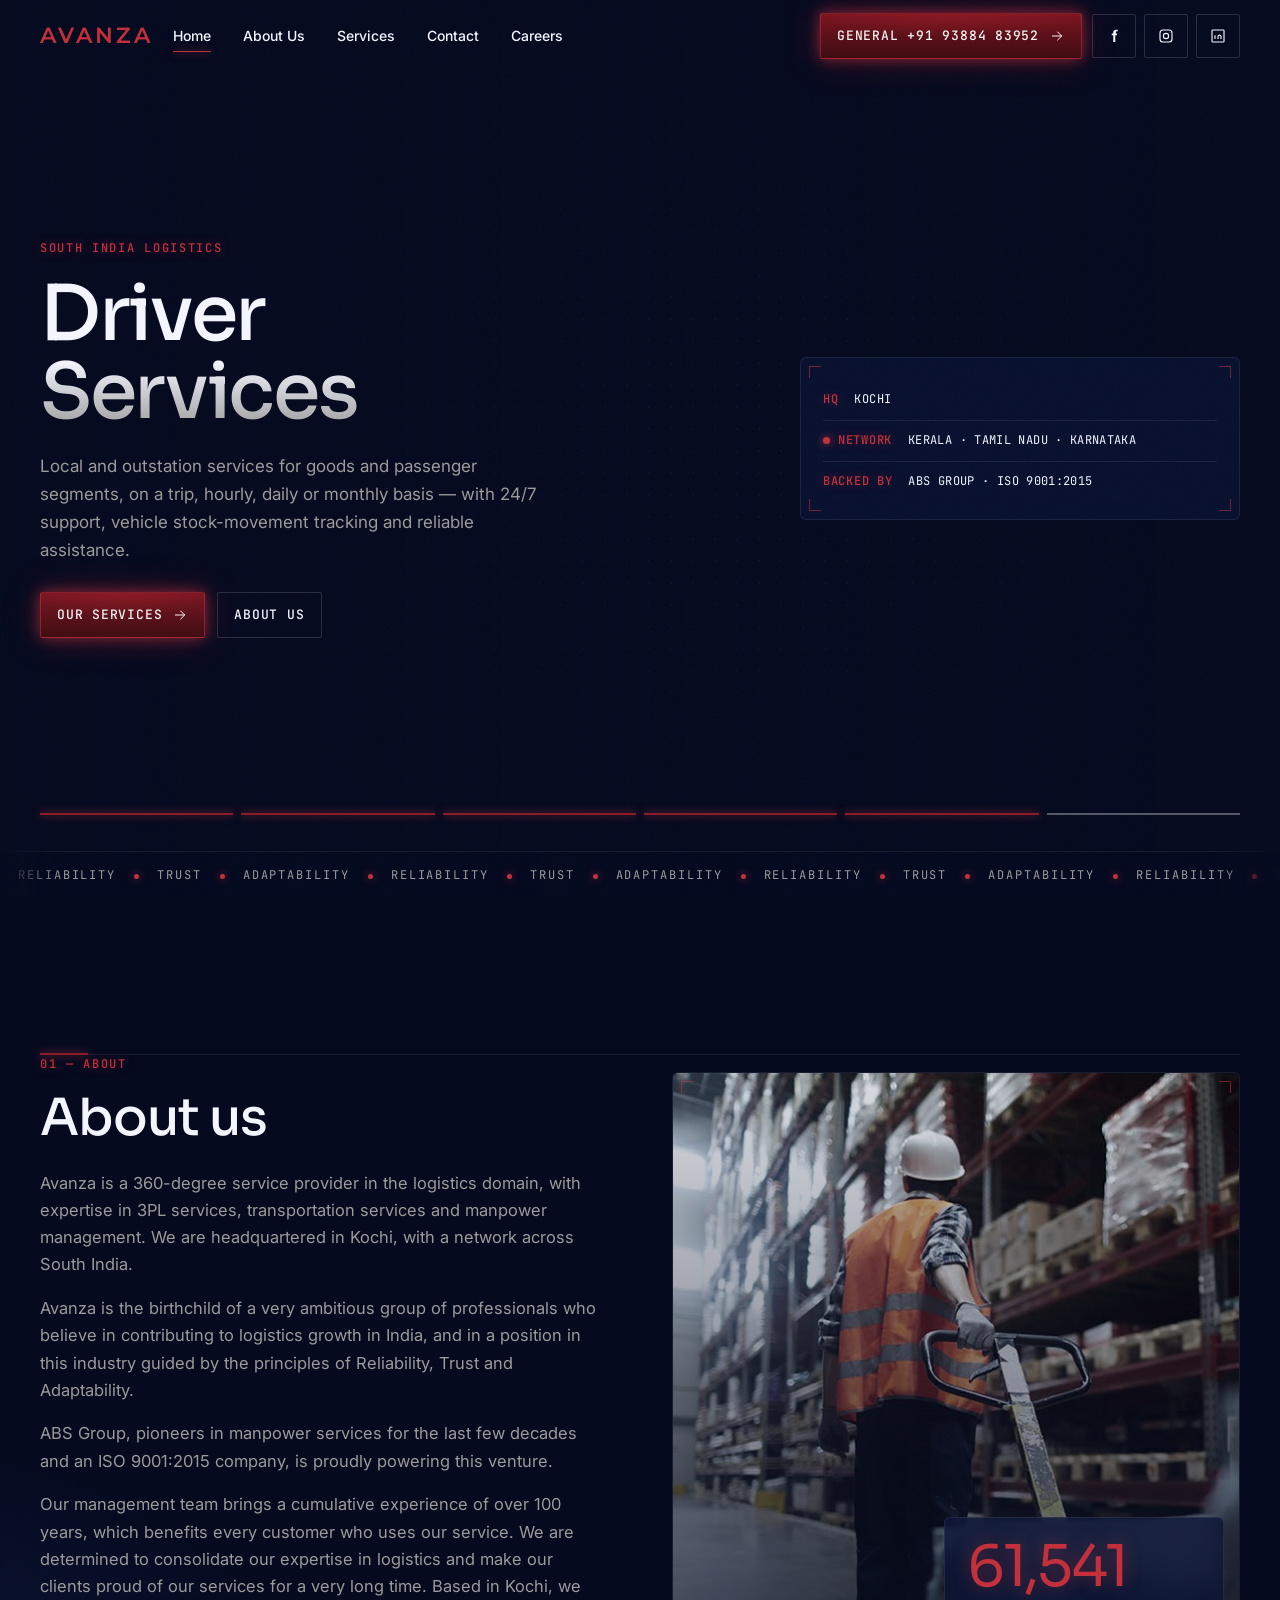
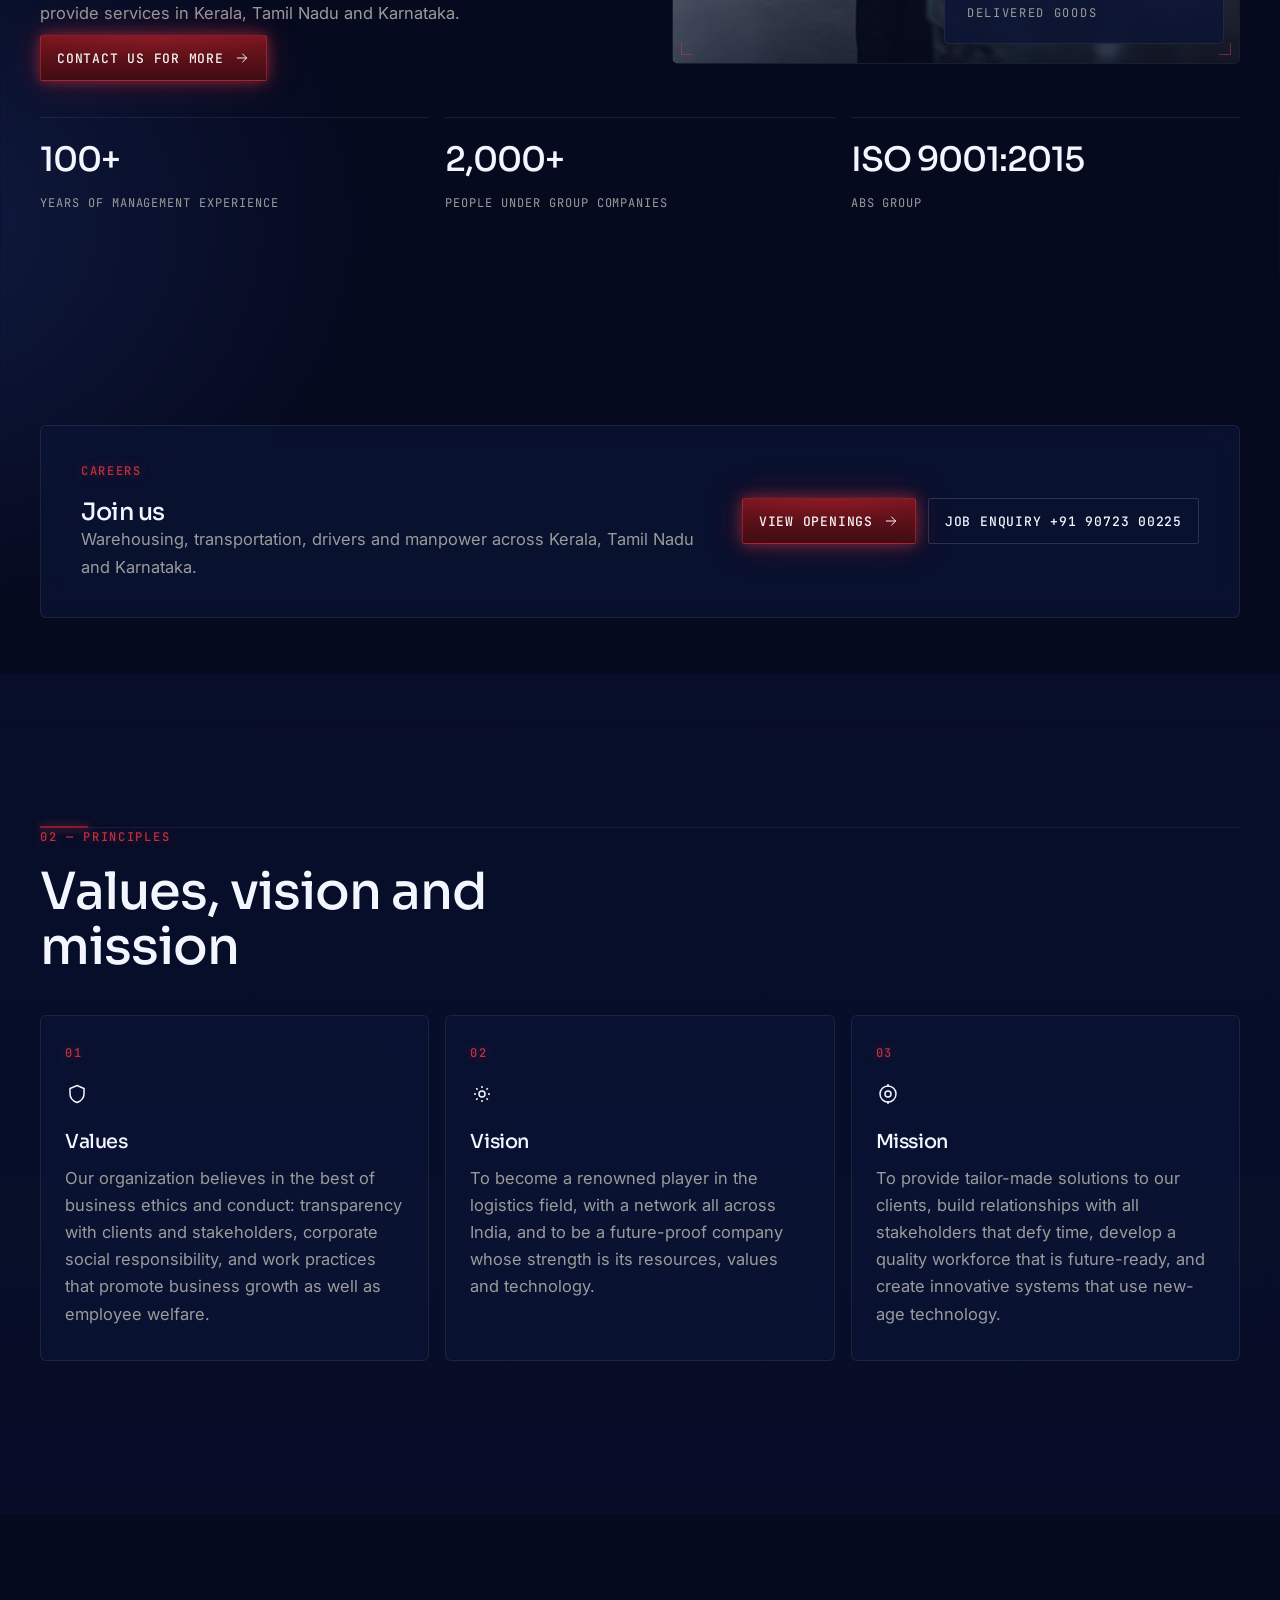
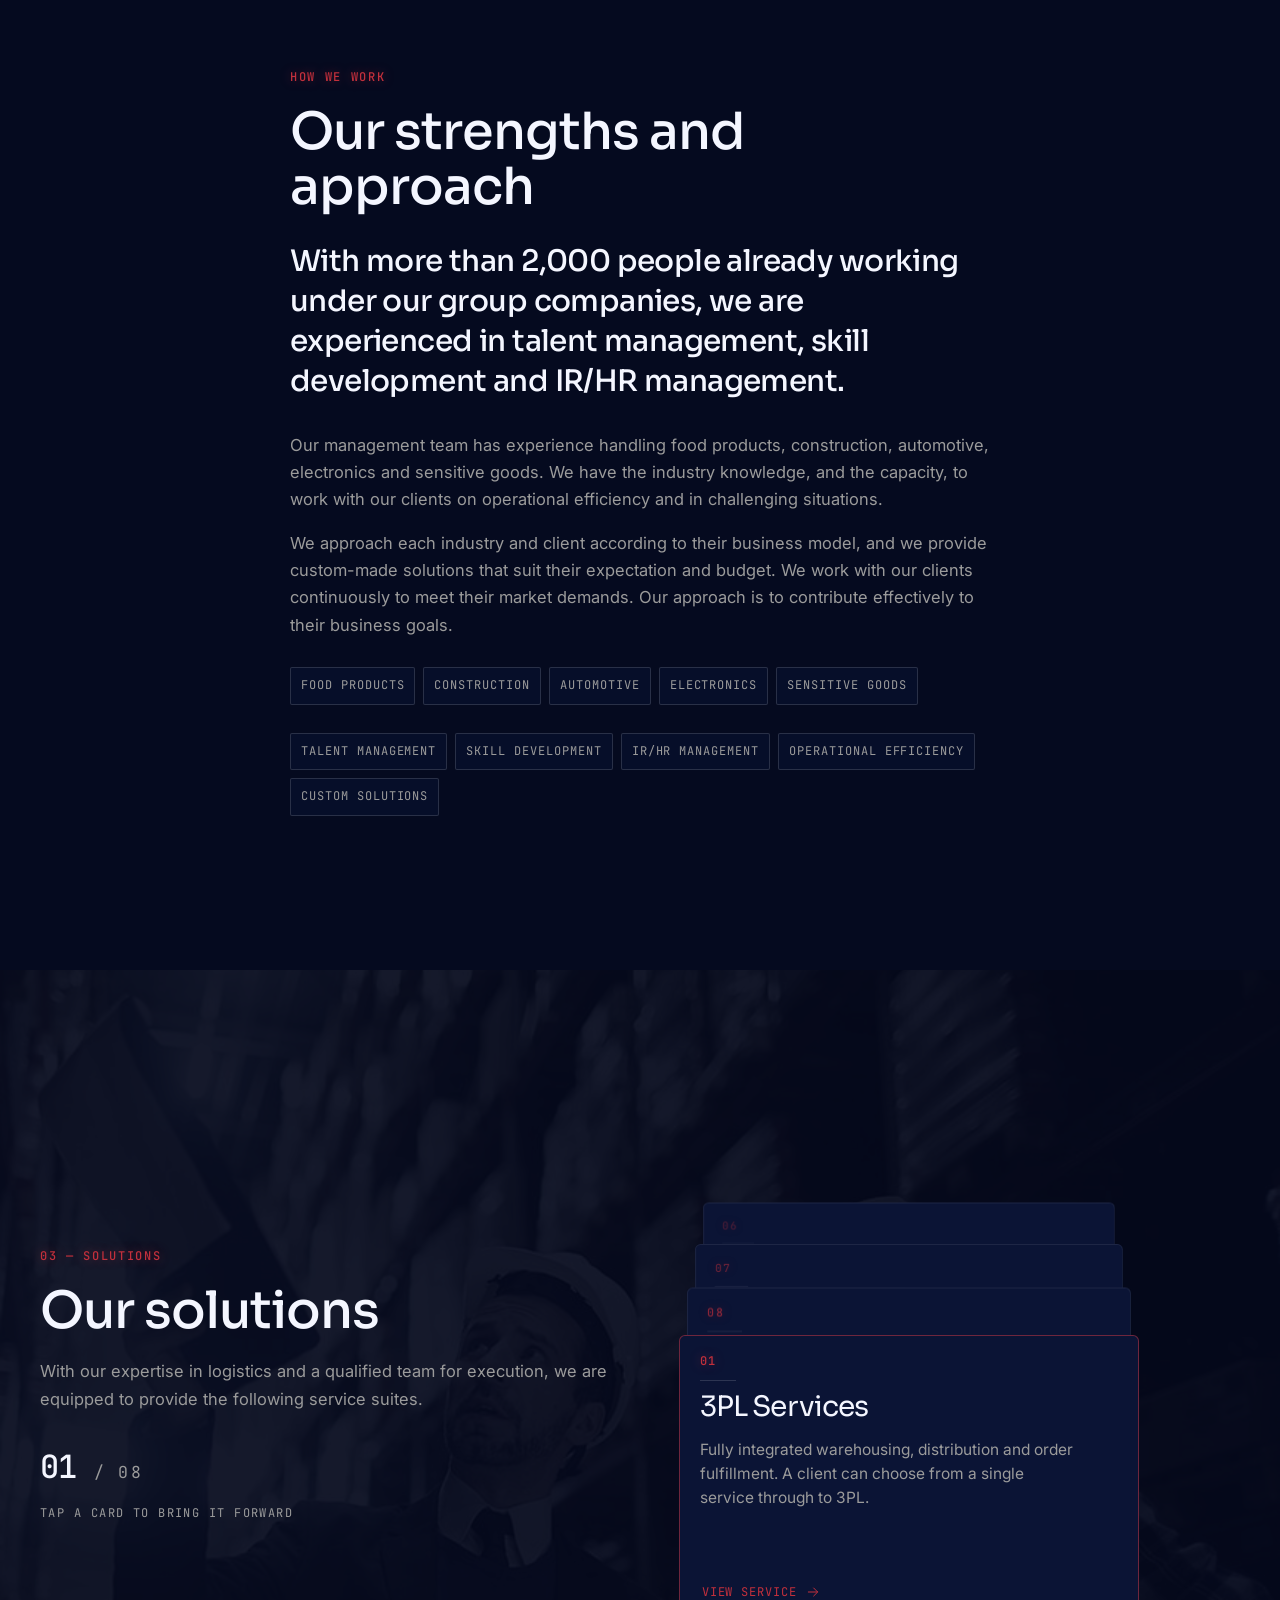
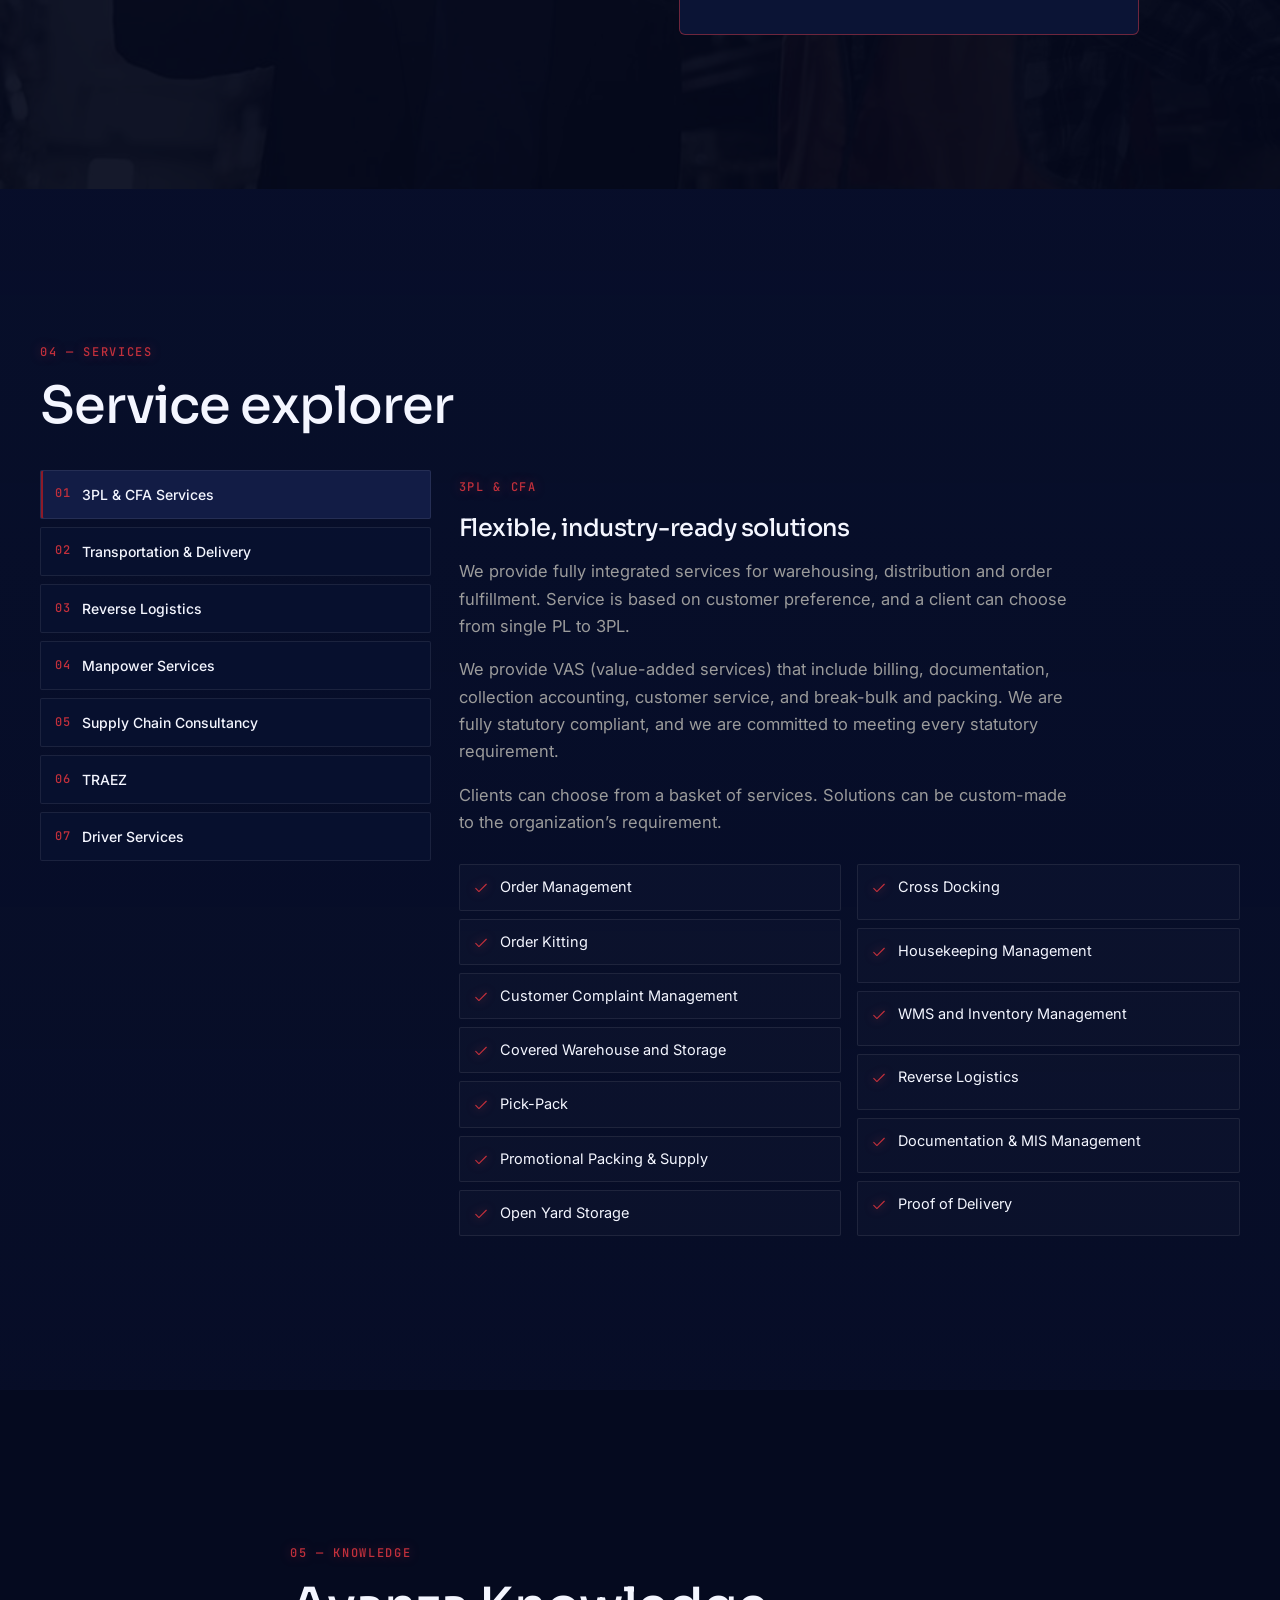
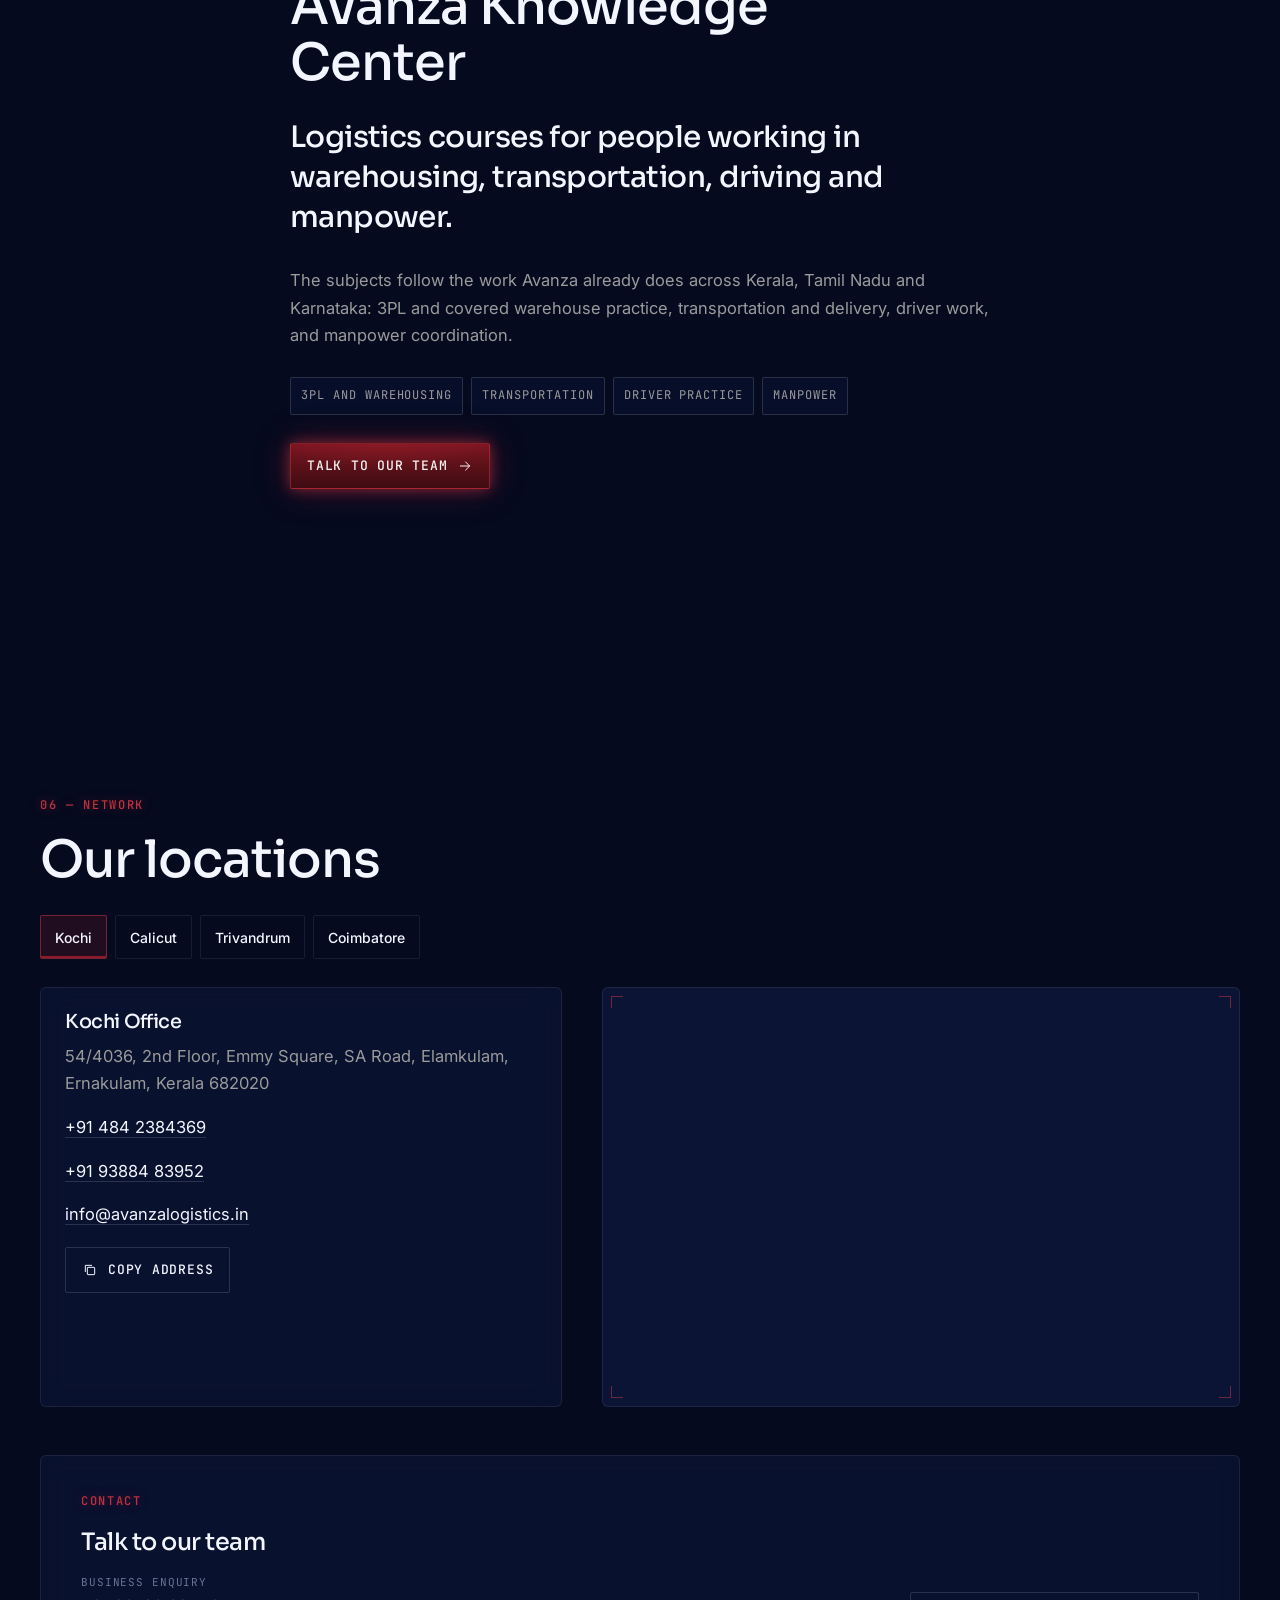
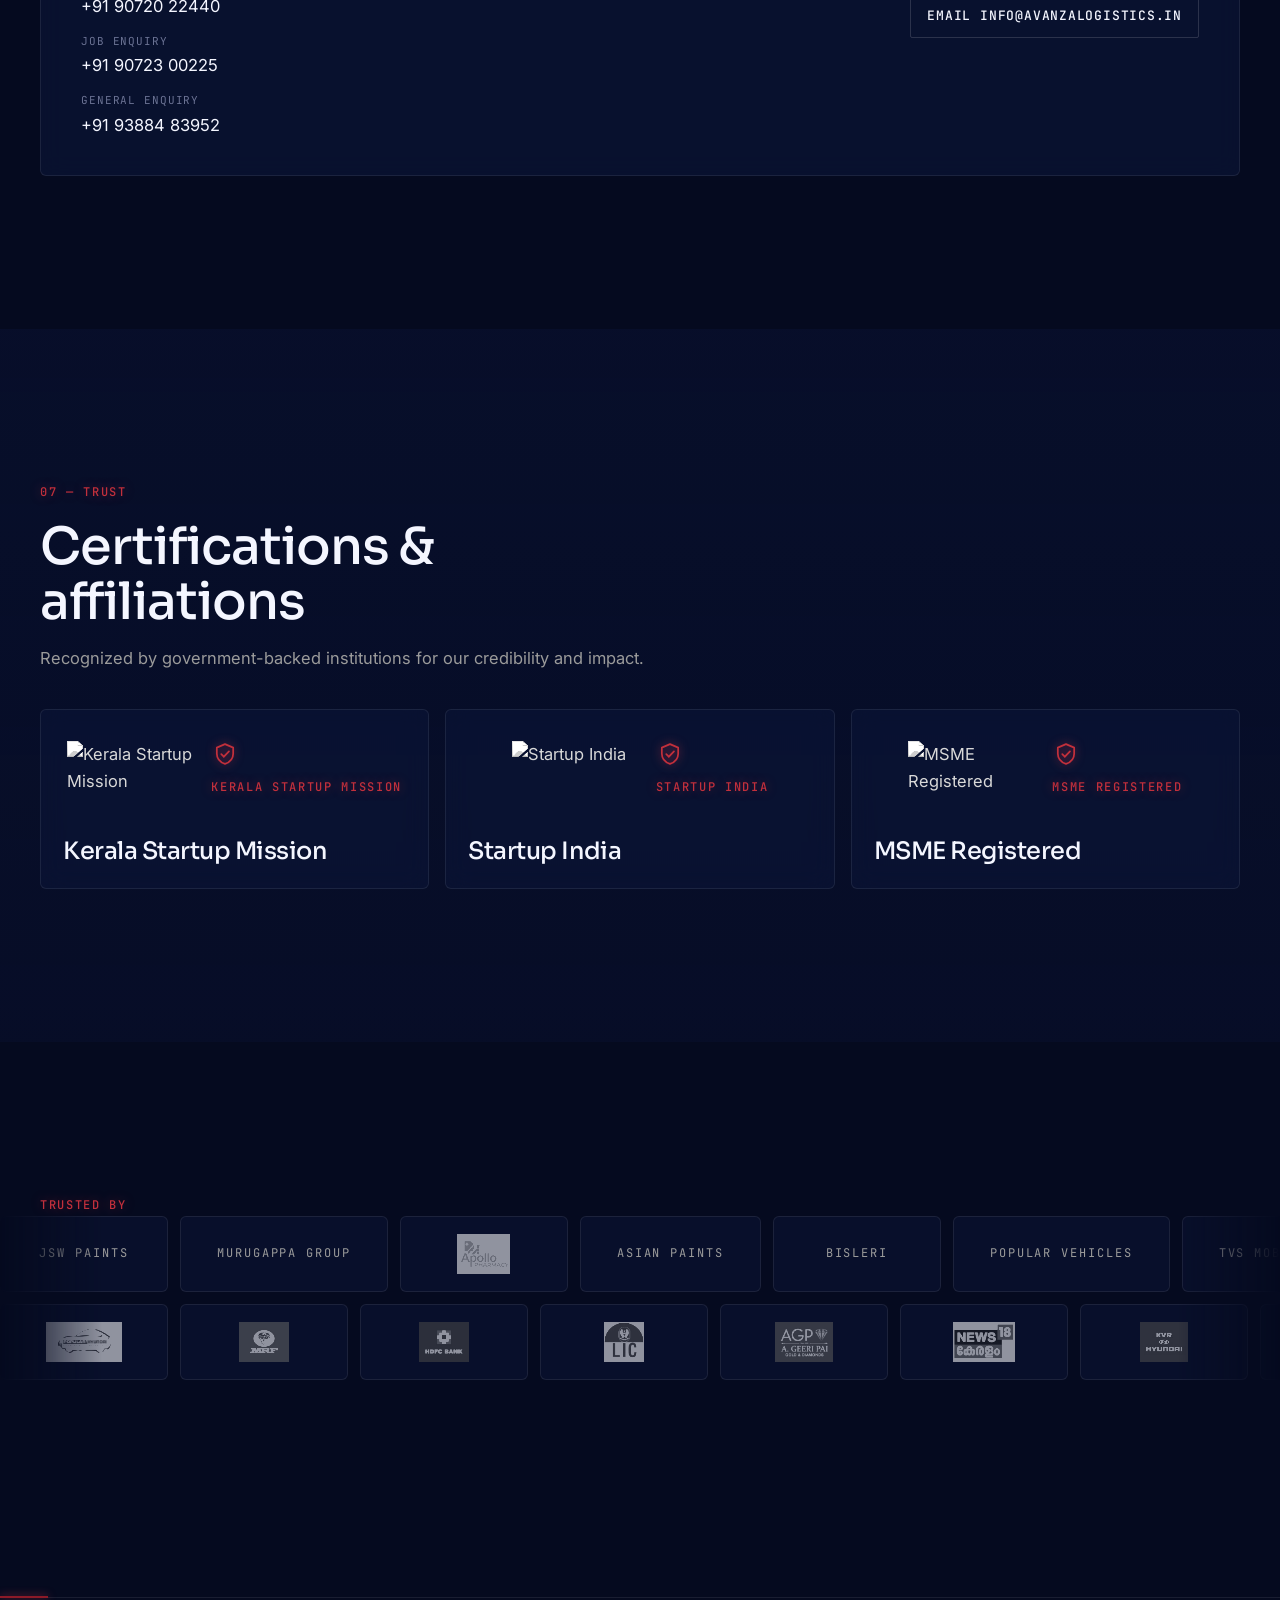
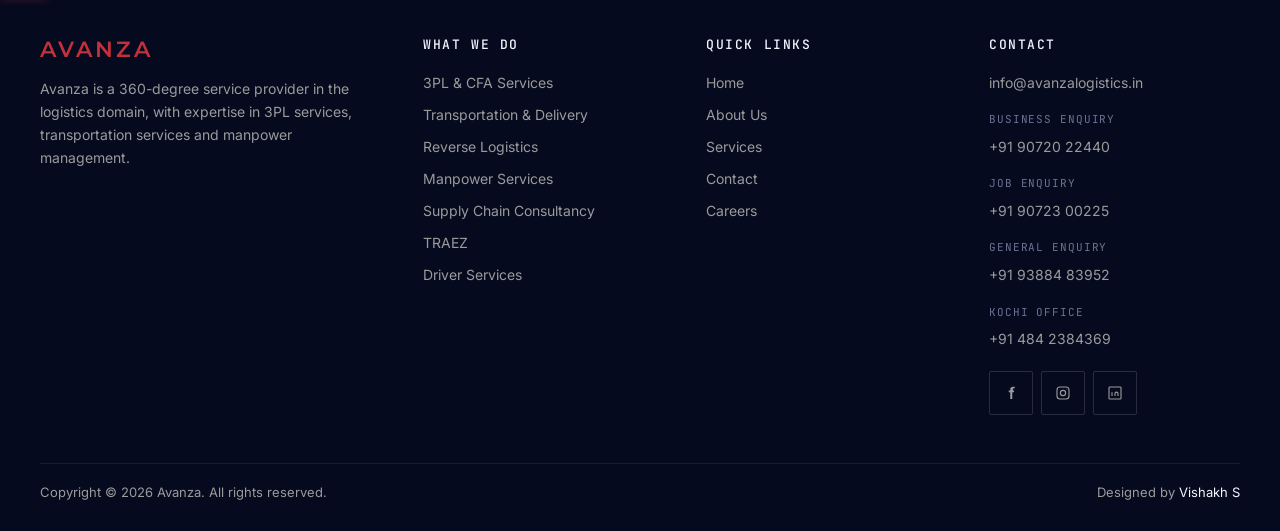
==== commit 1cccecf4: "Let visitors see the work, find a way onto the team, and call the right line. Co-authored-by: Cursor" ====
--- a/index.html
+++ b/index.html
@@ -35,10 +35,10 @@
 
   <link rel="preconnect" href="https://fonts.googleapis.com">
   <link rel="preconnect" href="https://fonts.gstatic.com" crossorigin>
-  <link rel="preload" as="style" href="https://fonts.googleapis.com/css2?family=Inter:wght@400;500;600&family=JetBrains+Mono:wght@400;500&family=Sora:wght@500;600&display=swap">
-  <link rel="stylesheet" href="https://fonts.googleapis.com/css2?family=Inter:wght@400;500;600&family=JetBrains+Mono:wght@400;500&family=Sora:wght@500;600&display=swap">
+  <link rel="preload" as="style" href="https://fonts.googleapis.com/css2?family=Inter:wght@400;500;600&family=JetBrains+Mono:wght@400;500&family=Montserrat:wght@600&family=Sora:wght@500;600&display=swap">
+  <link rel="stylesheet" href="https://fonts.googleapis.com/css2?family=Inter:wght@400;500;600&family=JetBrains+Mono:wght@400;500&family=Montserrat:wght@600&family=Sora:wght@500;600&display=swap">
   <link rel="preload" as="image" href="assets/images/opt/banner-1.jpg" fetchpriority="high">
-  <link rel="stylesheet" href="assets/css/style.css">
+  <link rel="stylesheet" href="assets/css/style.css?v=20261004q">
 
   <script type="application/ld+json">
   {
@@ -50,7 +50,12 @@
         "name": "Avanza",
         "url": "https://www.avanzalogistics.in/",
         "email": "info@avanzalogistics.in",
-        "telephone": ["+91 93884 83952", "+91 484 2384369"],
+        "telephone": ["+91 90720 22440", "+91 90723 00225", "+91 93884 83952", "+91 484 2384369"],
+        "contactPoint": [
+          { "@type": "ContactPoint", "telephone": "+91 90720 22440", "contactType": "Business enquiry", "areaServed": "IN" },
+          { "@type": "ContactPoint", "telephone": "+91 90723 00225", "contactType": "Job enquiry", "areaServed": "IN" },
+          { "@type": "ContactPoint", "telephone": "+91 93884 83952", "contactType": "General enquiry", "areaServed": "IN" }
+        ],
         "logo": "https://www.avanzalogistics.in/assets/images/logo.png",
         "areaServed": ["Kerala", "Tamil Nadu", "Karnataka"],
         "parentOrganization": { "@type": "Organization", "name": "ABS Group" },
@@ -147,9 +152,7 @@
   <!-- 0. Header -->
   <header id="header" class="header">
     <div class="container header__bar">
-      <a class="logo" href="#hero" aria-label="Avanza home">
-        <img src="assets/images/logo.png" alt="Avanza" width="786" height="808">
-      </a>
+      <a class="logo" href="#hero" aria-label="Avanza home">Avanza</a>
       <nav id="site-nav" class="site-nav" aria-label="Primary">
         <ul class="nav-list">
           <li><a href="#hero" data-spy style="--i:0">Home</a></li>
@@ -159,8 +162,12 @@
           <li><a href="careers.html" style="--i:4">Careers</a></li>
         </ul>
         <div class="mobile-contact">
-          <a href="tel:+919388483952">+91 93884 83952</a>
-          <a href="tel:+914842384369">+91 484 2384369</a>
+          <ul class="enquiry-list">
+            <li><span>Business enquiry</span><a href="tel:+919072022440">+91 90720 22440</a></li>
+            <li><span>Job enquiry</span><a href="tel:+919072300225">+91 90723 00225</a></li>
+            <li><span>General enquiry</span><a href="tel:+919388483952">+91 93884 83952</a></li>
+          </ul>
+          <a href="tel:+914842384369">Kochi office · +91 484 2384369</a>
           <a href="mailto:info@avanzalogistics.in">info@avanzalogistics.in</a>
           <div class="social-row">
             <a class="icon-btn" href="https://www.facebook.com/profile.php?id=61559986353555" target="_blank" rel="noopener noreferrer" aria-label="Facebook"><svg width="18" height="18" viewBox="0 0 24 24" fill="currentColor" aria-hidden="true"><path d="M14.5 8.5V6.8c0-.7.5-1.1 1.2-1.1H17V3.5h-2.1C12.4 3.5 11 4.9 11 7.1v1.4H9v2.6h2V20h2.7v-8.9h2.2l.3-2.6h-2.5z"/></svg></a>
@@ -170,13 +177,13 @@
         </div>
       </nav>
       <div class="header__tools">
-        <a class="btn btn--primary header__cta" href="tel:+919388483952">Call +91 93884 83952 <svg width="16" height="16" aria-hidden="true"><use href="#i-arrow"/></svg></a>
+        <a class="btn btn--primary header__cta" href="tel:+919388483952">General +91 93884 83952 <svg width="16" height="16" aria-hidden="true"><use href="#i-arrow"/></svg></a>
         <div class="header__social">
           <a class="icon-btn" href="https://www.facebook.com/profile.php?id=61559986353555" target="_blank" rel="noopener noreferrer" aria-label="Facebook"><svg width="18" height="18" viewBox="0 0 24 24" fill="currentColor" aria-hidden="true"><path d="M14.5 8.5V6.8c0-.7.5-1.1 1.2-1.1H17V3.5h-2.1C12.4 3.5 11 4.9 11 7.1v1.4H9v2.6h2V20h2.7v-8.9h2.2l.3-2.6h-2.5z"/></svg></a>
           <a class="icon-btn" href="https://www.instagram.com/avanza_log" target="_blank" rel="noopener noreferrer" aria-label="Instagram"><svg width="18" height="18" viewBox="0 0 24 24" fill="none" stroke="currentColor" stroke-width="1.5" aria-hidden="true"><rect x="4" y="4" width="16" height="16" rx="4"/><circle cx="12" cy="12" r="3.5"/><circle cx="17.2" cy="6.8" r="0.6" fill="currentColor" stroke="none"/></svg></a>
           <a class="icon-btn" href="https://www.linkedin.com/company/avanza-logistics-p-ltd/" target="_blank" rel="noopener noreferrer" aria-label="LinkedIn"><svg width="18" height="18" viewBox="0 0 24 24" fill="none" stroke="currentColor" stroke-width="1.5" aria-hidden="true"><rect x="4" y="4" width="16" height="16" rx="1"/><path d="M8 11v5M8 8.2h.01M12 16v-3.2a2 2 0 0 1 4 0V16"/></svg></a>
         </div>
-        <a class="icon-btn header__call-icon" href="tel:+919388483952" aria-label="Call +91 93884 83952"><svg width="18" height="18" aria-hidden="true"><use href="#i-phone"/></svg></a>
+        <a class="icon-btn header__call-icon" href="tel:+919388483952" aria-label="General enquiry +91 93884 83952"><svg width="18" height="18" aria-hidden="true"><use href="#i-phone"/></svg></a>
         <button type="button" class="nav-toggle" id="nav-toggle" aria-expanded="false" aria-controls="site-nav" aria-label="Open menu">
           <svg class="icon-open" width="22" height="22" viewBox="0 0 24 24" fill="none" stroke="currentColor" stroke-width="1.5" aria-hidden="true"><path d="M4 7h16M4 12h16M4 17h16"/></svg>
           <svg class="icon-close" width="22" height="22" viewBox="0 0 24 24" fill="none" stroke="currentColor" stroke-width="1.5" aria-hidden="true"><path d="M6 6l12 12M18 6L6 18"/></svg>
@@ -190,28 +197,23 @@
     <section id="hero" class="hero" aria-labelledby="hero-title">
       <div class="hero__media" aria-hidden="true">
         <div class="hero__slide is-active">
-          <img src="assets/images/opt/banner-1.jpg" alt="" width="1600" height="914" fetchpriority="high" decoding="async">
-        </div>
-        <div class="hero__slide" data-src="assets/images/opt/banner-2.jpg" data-w="1600" data-h="1067"></div>
-        <!-- TODO: add banner-3 image -->
-        <div class="hero__slide hero__slide--ph" data-ph="3"></div>
-        <!-- TODO: add banner-4 image -->
-        <div class="hero__slide hero__slide--ph" data-ph="4"></div>
-        <!-- TODO: add banner-5 image -->
-        <div class="hero__slide hero__slide--ph" data-ph="5"></div>
-        <!-- TODO: add a careers banner image -->
-        <div class="hero__slide hero__slide--ph" data-ph="6"></div>
+          <img src="assets/images/opt/banner-1.jpg?v=20261004h" alt="" width="1800" height="1012" fetchpriority="high" decoding="async">
+        </div>
+        <div class="hero__slide" data-src="assets/images/opt/banner-2.jpg?v=20261004k" data-w="1800" data-h="1012"></div>
+        <div class="hero__slide" data-src="assets/images/opt/banner-3.jpg?v=20261004h" data-w="1800" data-h="1200" data-focus="right"></div>
+        <div class="hero__slide" data-src="assets/images/opt/banner-4.jpg?v=20261004h" data-w="1800" data-h="1200" data-focus="center"></div>
+        <div class="hero__slide" data-src="assets/images/opt/banner-5.jpg?v=20261004h" data-w="1600" data-h="1067" data-focus="right"></div>
+        <div class="hero__slide" data-src="assets/images/opt/banner-6.jpg?v=20261004h" data-w="1800" data-h="1200" data-focus="right"></div>
       </div>
       <div class="hero__shade" aria-hidden="true"></div>
       <div class="hero__grid">
         <div class="hero__copy reveal">
           <p class="kicker">South India logistics</p>
           <h1 class="hero__title" id="hero-title">
-            <span class="line"><span>The Best Global</span></span>
-            <span class="line"><span class="fade">Logistics Solutions.</span></span>
+            <span class="line"><span>Best in class</span></span>
+            <span class="line"><span class="fade">3PL solutions.</span></span>
           </h1>
           <p class="hero__sub" id="hero-sub">Competitive advantages to some of the largest companies all over the world.</p>
-          <p class="hero__note" id="hero-note" hidden>Banner image to be added</p>
           <div class="btn-row">
             <a class="btn btn--primary" id="hero-primary" href="#Banner2"><span>Our Services</span> <svg width="16" height="16" aria-hidden="true"><use href="#i-arrow"/></svg></a>
             <a class="btn btn--ghost" href="#about2">About Us</a>
@@ -228,14 +230,14 @@
         </aside>
       </div>
       <div class="hero__progress" role="group" aria-label="Hero slides">
-        <button type="button" class="seg is-active" aria-label="Slide 1, logistics solutions"><i></i></button>
+        <button type="button" class="seg is-active" aria-label="Slide 1, best in class 3PL solutions"><i></i></button>
         <button type="button" class="seg" aria-label="Slide 2, transportation"><i></i></button>
-        <button type="button" class="seg" aria-label="Slide 3, TRAEZ. Image pending."><i></i></button>
-        <button type="button" class="seg" aria-label="Slide 4, manpower. Image pending."><i></i></button>
-        <button type="button" class="seg" aria-label="Slide 5, driver services. Image pending."><i></i></button>
-        <button type="button" class="seg" aria-label="Slide 6, careers. Image pending."><i></i></button>
-      </div>
-      <p id="hero-live" class="visually-hidden" aria-live="polite">Slide 1 of 6. The Best Global Logistics Solutions.</p>
+        <button type="button" class="seg" aria-label="Slide 3, TRAEZ"><i></i></button>
+        <button type="button" class="seg" aria-label="Slide 4, manpower"><i></i></button>
+        <button type="button" class="seg" aria-label="Slide 5, driver services"><i></i></button>
+        <button type="button" class="seg" aria-label="Slide 6, careers"><i></i></button>
+      </div>
+      <p id="hero-live" class="visually-hidden" aria-live="polite">Slide 1 of 6. Best in class 3PL solutions.</p>
       <div class="ticker" aria-hidden="true">
         <div class="ticker__track">
           <div class="ticker__set">
@@ -286,6 +288,22 @@
           <article class="reveal"><strong>100+</strong><span>Years of management experience</span></article>
           <article class="reveal" style="--d:160ms"><strong>2,000+</strong><span>People under group companies</span></article>
           <article class="reveal" style="--d:320ms"><strong>ISO 9001:2015</strong><span>ABS Group</span></article>
+        </div>
+      </div>
+    </section>
+
+    <section id="join" class="section section--join" aria-labelledby="join-title">
+      <div class="container">
+        <div class="cta-band glass reveal">
+          <div>
+            <p class="kicker">Careers</p>
+            <h2 class="h3" id="join-title">Join us</h2>
+            <p>Warehousing, transportation, drivers and manpower across Kerala, Tamil Nadu and Karnataka.</p>
+          </div>
+          <div class="btn-row">
+            <a class="btn btn--primary" href="careers.html">View openings <svg width="16" height="16" aria-hidden="true"><use href="#i-arrow"/></svg></a>
+            <a class="btn btn--ghost" href="tel:+919072300225">Job enquiry +91 90723 00225</a>
+          </div>
         </div>
       </div>
     </section>
@@ -631,11 +649,31 @@
       </div>
     </section>
 
+    <section id="knowledge" class="section" aria-labelledby="knowledge-title">
+      <div class="container">
+        <div class="center-block measure-m reveal">
+          <p class="kicker">05 — Knowledge</p>
+          <h2 class="h2" id="knowledge-title">Avanza Knowledge Center</h2>
+          <p class="lead" style="margin-top:28px">Logistics courses for people working in warehousing, transportation, driving and manpower.</p>
+          <p>The subjects follow the work Avanza already does across Kerala, Tamil Nadu and Karnataka: 3PL and covered warehouse practice, transportation and delivery, driver work, and manpower coordination.</p>
+          <div class="chips" aria-label="Course subjects">
+            <span class="chip">3PL and warehousing</span>
+            <span class="chip">Transportation</span>
+            <span class="chip">Driver practice</span>
+            <span class="chip">Manpower</span>
+          </div>
+          <div class="btn-row" style="margin-top:28px">
+            <a class="btn btn--primary" href="#contact2">Talk to our team <svg width="16" height="16" aria-hidden="true"><use href="#i-arrow"/></svg></a>
+          </div>
+        </div>
+      </div>
+    </section>
+
     <!-- 7. Locations -->
     <section id="contact2" class="section" aria-labelledby="locations-title">
       <div class="container">
         <div class="reveal">
-          <p class="kicker">05 — Network</p>
+          <p class="kicker">06 — Network</p>
           <h2 class="h2" id="locations-title">Our locations</h2>
         </div>
         <div class="city-switch reveal" style="--d:140ms" role="group" aria-label="Offices">
@@ -670,11 +708,13 @@
           <div>
             <p class="kicker">Contact</p>
             <h2 class="h3">Talk to our team</h2>
-          </div>
-          <div class="btn-row">
-            <a class="btn btn--primary" href="tel:+919388483952">Call +91 93884 83952</a>
-            <a class="btn btn--ghost" href="mailto:info@avanzalogistics.in">Email info@avanzalogistics.in</a>
-          </div>
+            <ul class="enquiry-list">
+              <li><span>Business enquiry</span><a href="tel:+919072022440">+91 90720 22440</a></li>
+              <li><span>Job enquiry</span><a href="tel:+919072300225">+91 90723 00225</a></li>
+              <li><span>General enquiry</span><a href="tel:+919388483952">+91 93884 83952</a></li>
+            </ul>
+          </div>
+          <a class="btn btn--ghost" href="mailto:info@avanzalogistics.in">Email info@avanzalogistics.in</a>
         </aside>
       </div>
     </section>
@@ -683,7 +723,7 @@
     <section id="certifications" class="section section--alt" aria-labelledby="cert-title">
       <div class="container">
         <div class="reveal">
-          <p class="kicker">06 — Trust</p>
+          <p class="kicker">07 — Trust</p>
           <h2 class="h2" id="cert-title">Certifications &amp; affiliations</h2>
           <p class="measure" style="margin-top:16px">Recognized by government-backed institutions for our credibility and impact.</p>
         </div>
@@ -782,7 +822,7 @@
     <div class="rule" aria-hidden="true"><span></span></div>
     <div class="container footer__grid">
       <div class="footer__brand reveal">
-        <a class="logo" href="#hero"><img src="assets/images/logo.png" alt="Avanza" width="786" height="808"></a>
+        <a class="logo" href="#hero">Avanza</a>
         <p>Avanza is a 360-degree service provider in the logistics domain, with expertise in 3PL services, transportation services and manpower management.</p>
       </div>
       <div class="reveal" style="--d:140ms">
@@ -813,10 +853,12 @@
       </div>
       <div class="reveal" style="--d:420ms">
         <h2>Contact</h2>
-        <ul>
+        <ul class="enquiry-list">
           <li><a href="mailto:info@avanzalogistics.in">info@avanzalogistics.in</a></li>
-          <li><a href="tel:+914842384369">+91 484 2384369</a></li>
-          <li><a href="tel:+919388483952">+91 93884 83952</a></li>
+          <li><span>Business enquiry</span><a href="tel:+919072022440">+91 90720 22440</a></li>
+          <li><span>Job enquiry</span><a href="tel:+919072300225">+91 90723 00225</a></li>
+          <li><span>General enquiry</span><a href="tel:+919388483952">+91 93884 83952</a></li>
+          <li><span>Kochi office</span><a href="tel:+914842384369">+91 484 2384369</a></li>
         </ul>
         <div class="social-row">
           <a class="icon-btn" href="https://www.facebook.com/profile.php?id=61559986353555" target="_blank" rel="noopener noreferrer" aria-label="Facebook"><svg width="18" height="18" viewBox="0 0 24 24" fill="currentColor" aria-hidden="true"><path d="M14.5 8.5V6.8c0-.7.5-1.1 1.2-1.1H17V3.5h-2.1C12.4 3.5 11 4.9 11 7.1v1.4H9v2.6h2V20h2.7v-8.9h2.2l.3-2.6h-2.5z"/></svg></a>
@@ -827,10 +869,11 @@
     </div>
     <div class="container footer__bottom">
       <span>Copyright © <span data-year>2026</span> Avanza. All rights reserved.</span>
+      <span>Designed by <a href="https://www.linkedin.com/in/vishakhs17" target="_blank" rel="noopener noreferrer">Vishakh S</a></span>
     </div>
   </footer>
 
   <button type="button" class="to-top" id="to-top" aria-label="Back to top"><svg width="18" height="18" aria-hidden="true"><use href="#i-up"/></svg></button>
-  <script src="assets/js/main.js" defer></script>
+  <script src="assets/js/main.js?v=20261004h" defer></script>
 </body>
 </html>
--- a/assets/css/style.css
+++ b/assets/css/style.css
@@ -15,7 +15,7 @@
   --accent-hover: #641018;
   --accent-soft: rgba(141, 26, 40, 0.2);
   --accent-line: rgba(210, 56, 70, 0.5);
-  --accent-glow: 0 0 18px rgba(210, 56, 70, 0.55), 0 0 46px rgba(141, 26, 40, 0.48);
+  --accent-glow: 0 0 14px rgba(210, 56, 70, 0.55), 0 0 34px rgba(141, 26, 40, 0.48);
   --text-1: #f4f6ff;
   --text-2: #9b9b9b;
   --text-3: #6b7394;
@@ -162,6 +162,8 @@
 
 section { position: relative; z-index: 1; scroll-margin-top: 84px; }
 .section { padding-block: var(--section-y); }
+.section--join { padding-block: clamp(28px, 5vw, 56px); }
+.section--join .cta-band { margin-top: 0; }
 .section--alt { background: linear-gradient(180deg, rgba(8, 15, 43, 0.92), rgba(8, 15, 43, 0.72)); }
 
 .h2 { font-size: clamp(2rem, 4vw, 3.5rem); max-width: 16ch; }
@@ -182,8 +184,8 @@
   align-items: center;
   justify-content: center;
   gap: 10px;
-  min-height: 48px;
-  padding: 0 18px;
+  min-height: 46px;
+  padding: 0 16px;
   border-radius: var(--r-sm);
   font-family: var(--font-mono);
   font-size: 13px;
@@ -204,7 +206,7 @@
   box-shadow: var(--accent-glow);
 }
 .btn--primary:hover {
-  box-shadow: 0 0 22px rgba(210, 56, 70, 0.7), 0 0 56px rgba(141, 26, 40, 0.55);
+  box-shadow: 0 0 16px rgba(210, 56, 70, 0.7), 0 0 40px rgba(141, 26, 40, 0.55);
 }
 .btn--ghost {
   background: transparent;
@@ -245,6 +247,7 @@
   backdrop-filter: blur(16px);
   border-bottom-color: var(--line);
 }
+body.nav-open .header.is-stuck { backdrop-filter: none; }
 .header__bar {
   height: 100%;
   display: flex;
@@ -253,12 +256,17 @@
   position: relative;
   z-index: 120;
 }
-.logo { display: flex; align-items: center; flex: none; }
-.logo img {
-  height: 52px;
-  width: auto;
-  max-width: none;
-  filter: drop-shadow(0 0 12px rgba(176, 32, 48, 0.55));
+.logo {
+  display: flex;
+  align-items: center;
+  flex: none;
+  font-family: "Montserrat", "Sora", sans-serif;
+  font-weight: 600;
+  font-size: 22px;
+  letter-spacing: 0.14em;
+  text-transform: uppercase;
+  color: var(--accent-text);
+  line-height: 1;
 }
 
 .site-nav { display: none; }
@@ -329,7 +337,7 @@
   position: absolute;
   inset: 0;
   opacity: 0;
-  transition: opacity 1200ms var(--ease);
+  transition: opacity 400ms var(--ease);
 }
 .hero__slide.is-active { opacity: 1; }
 .hero__slide img {
@@ -337,27 +345,8 @@
   height: 100%;
   max-width: none;
   object-fit: cover;
+  object-position: center center;
   filter: saturate(0.62) contrast(1.05);
-}
-.hero__slide--ph {
-  background:
-    radial-gradient(520px 320px at 70% 40%, rgba(210, 56, 70, 0.22), transparent 62%),
-    linear-gradient(155deg, #1a1020 0%, #050a1f 72%);
-}
-.hero__slide--ph[data-ph="4"] {
-  background:
-    radial-gradient(480px 280px at 30% 60%, rgba(18, 28, 69, 0.2), transparent 60%),
-    linear-gradient(200deg, #0b1435, #050a1f 70%);
-}
-.hero__slide--ph[data-ph="5"] {
-  background:
-    radial-gradient(420px 260px at 80% 70%, rgba(210, 56, 70, 0.16), transparent 60%),
-    linear-gradient(180deg, #1a1020, #050a1f);
-}
-.hero__slide--ph[data-ph="6"] {
-  background:
-    radial-gradient(560px 340px at 62% 38%, rgba(210, 56, 70, 0.28), transparent 64%),
-    linear-gradient(160deg, #2a1018 0%, #050a1f 70%);
 }
 .hero__pending {
   position: absolute;
@@ -371,7 +360,7 @@
 }
 .hero__shade {
   z-index: 1;
-  background: linear-gradient(90deg, rgba(5, 10, 31, 0.9) 0%, rgba(5, 16, 59, 0.72) 46%, rgba(5, 10, 31, 0.58) 100%);
+  background: linear-gradient(90deg, rgba(5, 10, 31, 0.88) 0%, rgba(5, 10, 31, 0.7) 32%, rgba(5, 10, 31, 0.34) 58%, rgba(5, 10, 31, 0.16) 100%);
 }
 .hero__grid {
   position: relative;
@@ -392,8 +381,8 @@
 }
 .hero__title .line { display: block; overflow: hidden; }
 .hero__title .line > span { display: block; }
-.hero.is-playing .line > span { animation: line-in 800ms var(--ease) both; }
-.hero.is-playing .line:nth-child(2) > span { animation-delay: 90ms; }
+.hero.is-playing .line > span { animation: line-in 480ms var(--ease) both; }
+.hero.is-playing .line:nth-child(2) > span { animation-delay: 40ms; }
 .hero__title .fade {
   color: #c8cce0;
 }
@@ -448,7 +437,7 @@
 .seg.is-done i,
 .seg.is-active i { background: var(--accent); box-shadow: 0 0 8px rgba(210, 56, 70, 0.8); }
 .seg.is-done i { transform: scaleX(1); }
-.seg.is-active i { animation: fill 7s linear forwards; }
+.seg.is-active i { animation: fill 4s linear forwards; }
 .hero.is-paused .seg.is-active i { animation-play-state: paused; }
 @keyframes fill { from { transform: scaleX(0); } to { transform: scaleX(1); } }
 
@@ -1043,6 +1032,24 @@
   gap: 18px;
   align-items: center;
 }
+.enquiry-list {
+  list-style: none;
+  margin: 16px 0 0;
+  padding: 0;
+  display: grid;
+  gap: 12px;
+}
+.enquiry-list li { display: grid; gap: 2px; }
+.enquiry-list span {
+  font-family: var(--font-mono);
+  font-size: 11px;
+  letter-spacing: 0.08em;
+  text-transform: uppercase;
+  color: var(--text-3);
+}
+.enquiry-list a { color: var(--text-1); }
+.footer .enquiry-list { margin-top: 0; }
+.footer .enquiry-list a { font-size: 14px; color: var(--text-2); }
 
 /* Trust */
 .cert-grid { display: grid; gap: 16px; margin-top: 36px; }
@@ -1108,12 +1115,19 @@
 .footer h2 { font-size: 13px; letter-spacing: 0.12em; text-transform: uppercase; font-family: var(--font-mono); font-weight: 500; margin-bottom: 14px; color: var(--text-1); }
 .footer a { display: inline-flex; min-height: 32px; align-items: center; color: var(--text-2); font-size: 14px; }
 .footer a:hover { color: var(--accent-text); }
+.footer a.logo {
+  color: var(--accent-text);
+  font-size: 22px;
+  min-height: 0;
+}
+.footer a.logo:hover { color: var(--accent-text); }
 .footer__brand p { font-size: 14px; max-width: 36ch; }
 .footer__brand .logo { margin-bottom: 16px; }
 .social-row { display: flex; gap: 8px; margin-top: 16px; }
 .footer__bottom {
   display: flex;
   justify-content: space-between;
+  flex-wrap: wrap;
   gap: 12px;
   align-items: center;
   padding: 18px 0 28px;
@@ -1121,6 +1135,7 @@
   font-size: 13px;
   border-top: 1px solid var(--line);
 }
+.footer__bottom a { display: inline; min-height: 0; font-size: inherit; color: var(--text-1); }
 .to-top {
   position: fixed;
   right: 18px;
@@ -1202,6 +1217,7 @@
     background: rgba(5, 10, 31, 0.96);
     backdrop-filter: blur(16px);
     padding: 96px 28px 40px;
+    overflow-y: auto;
     opacity: 0;
     visibility: hidden;
     transform: translateY(-8px);
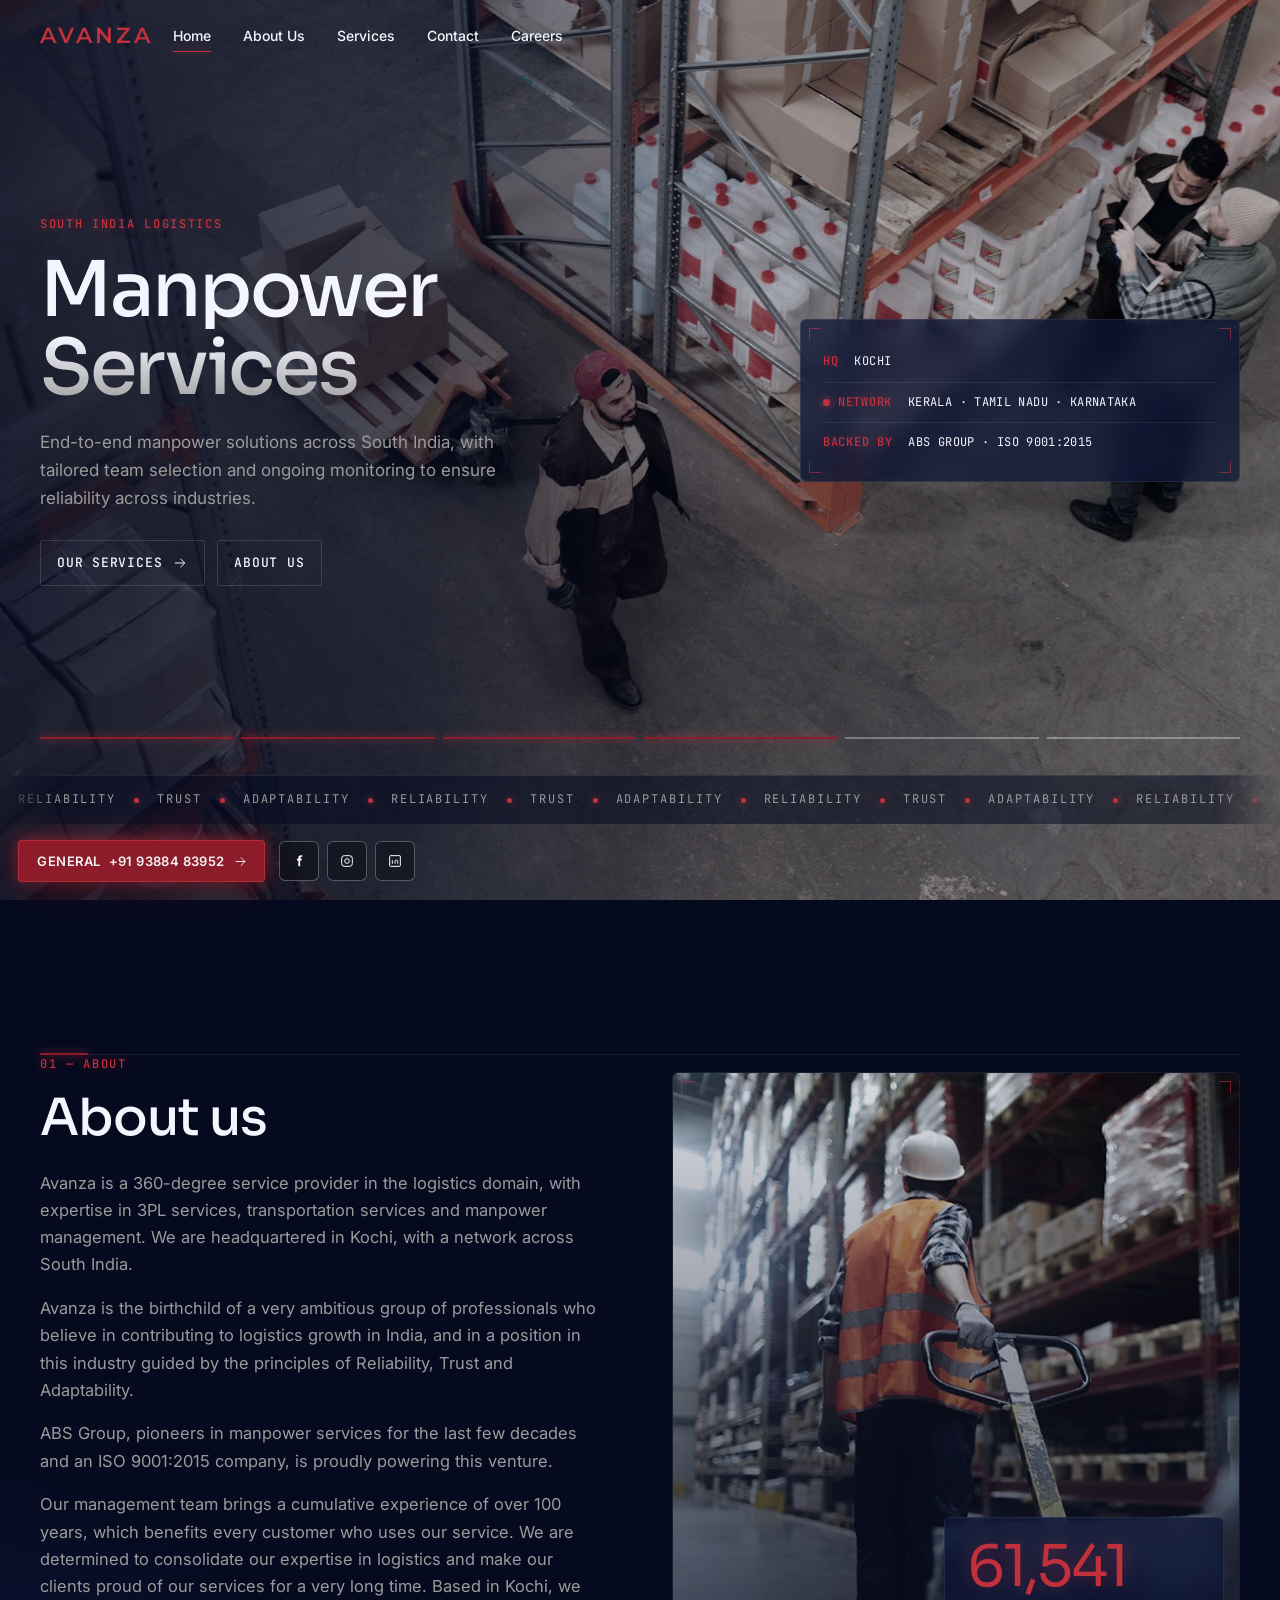
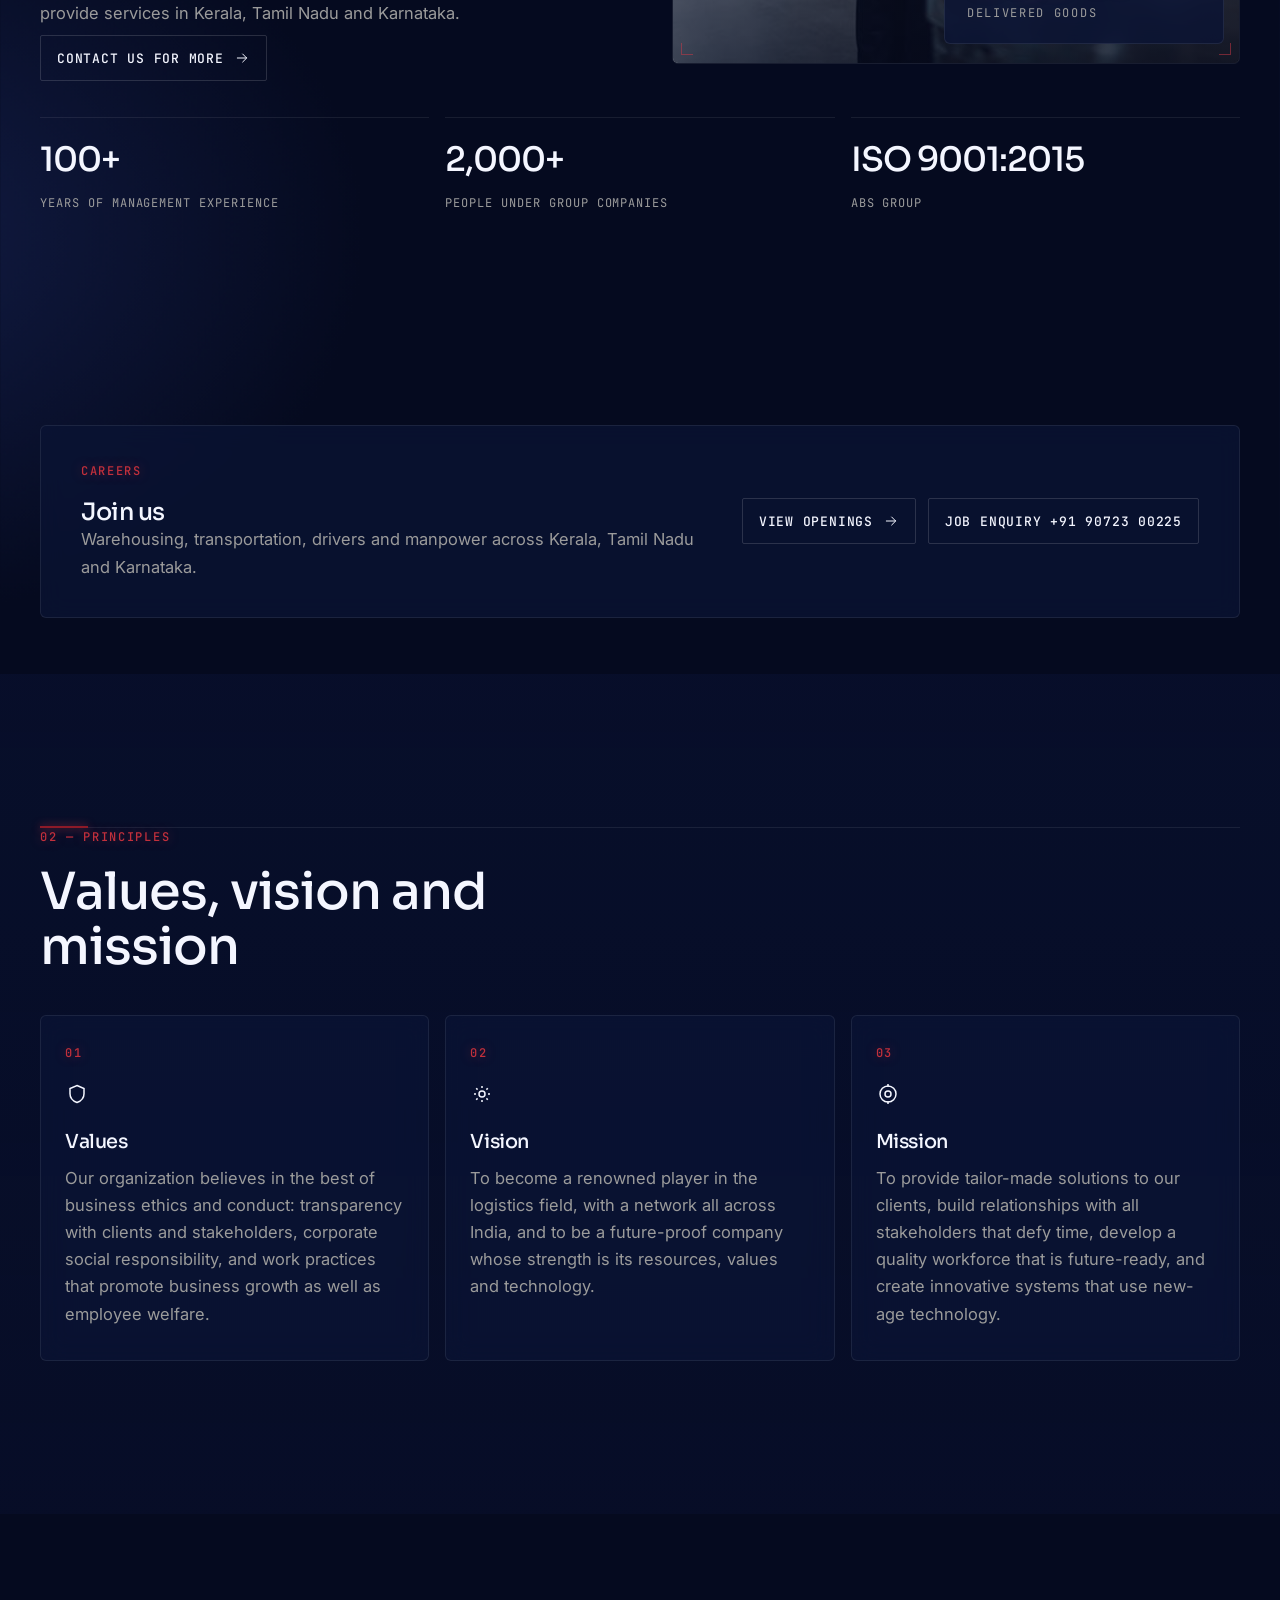
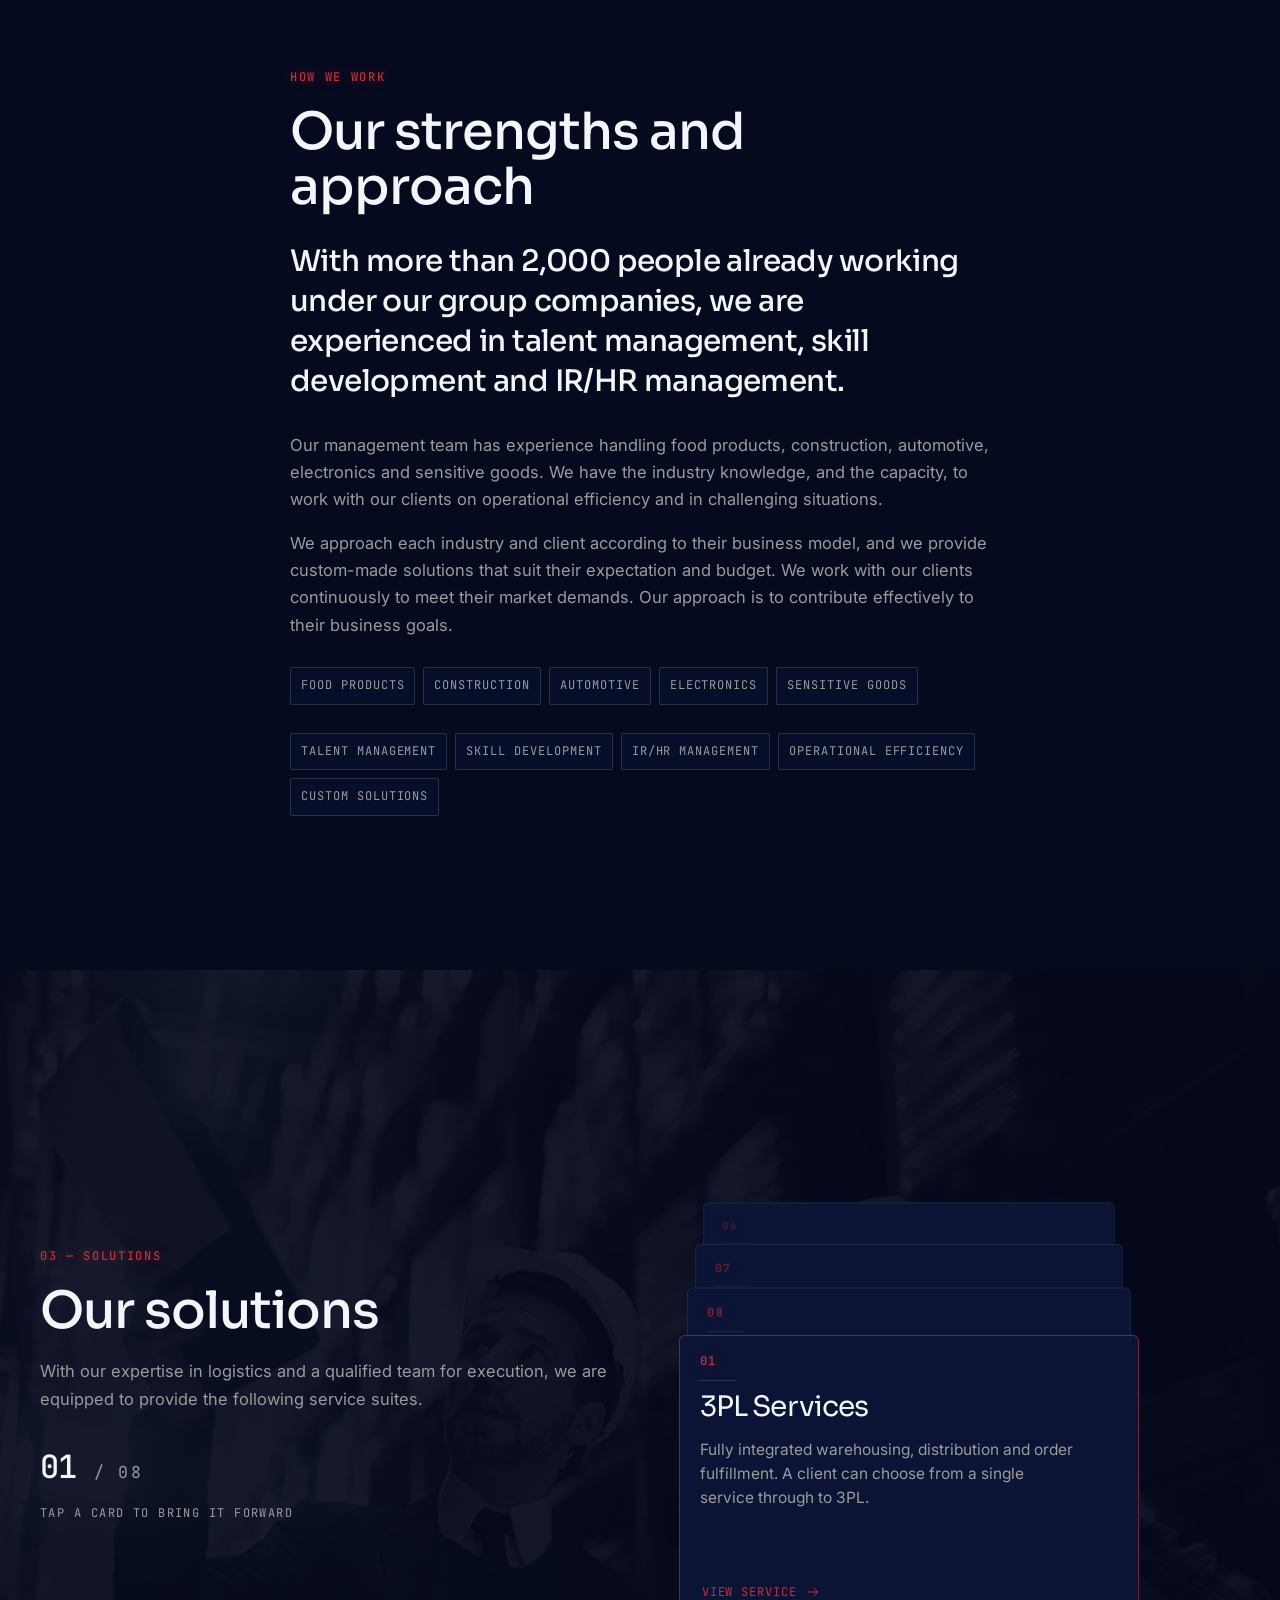
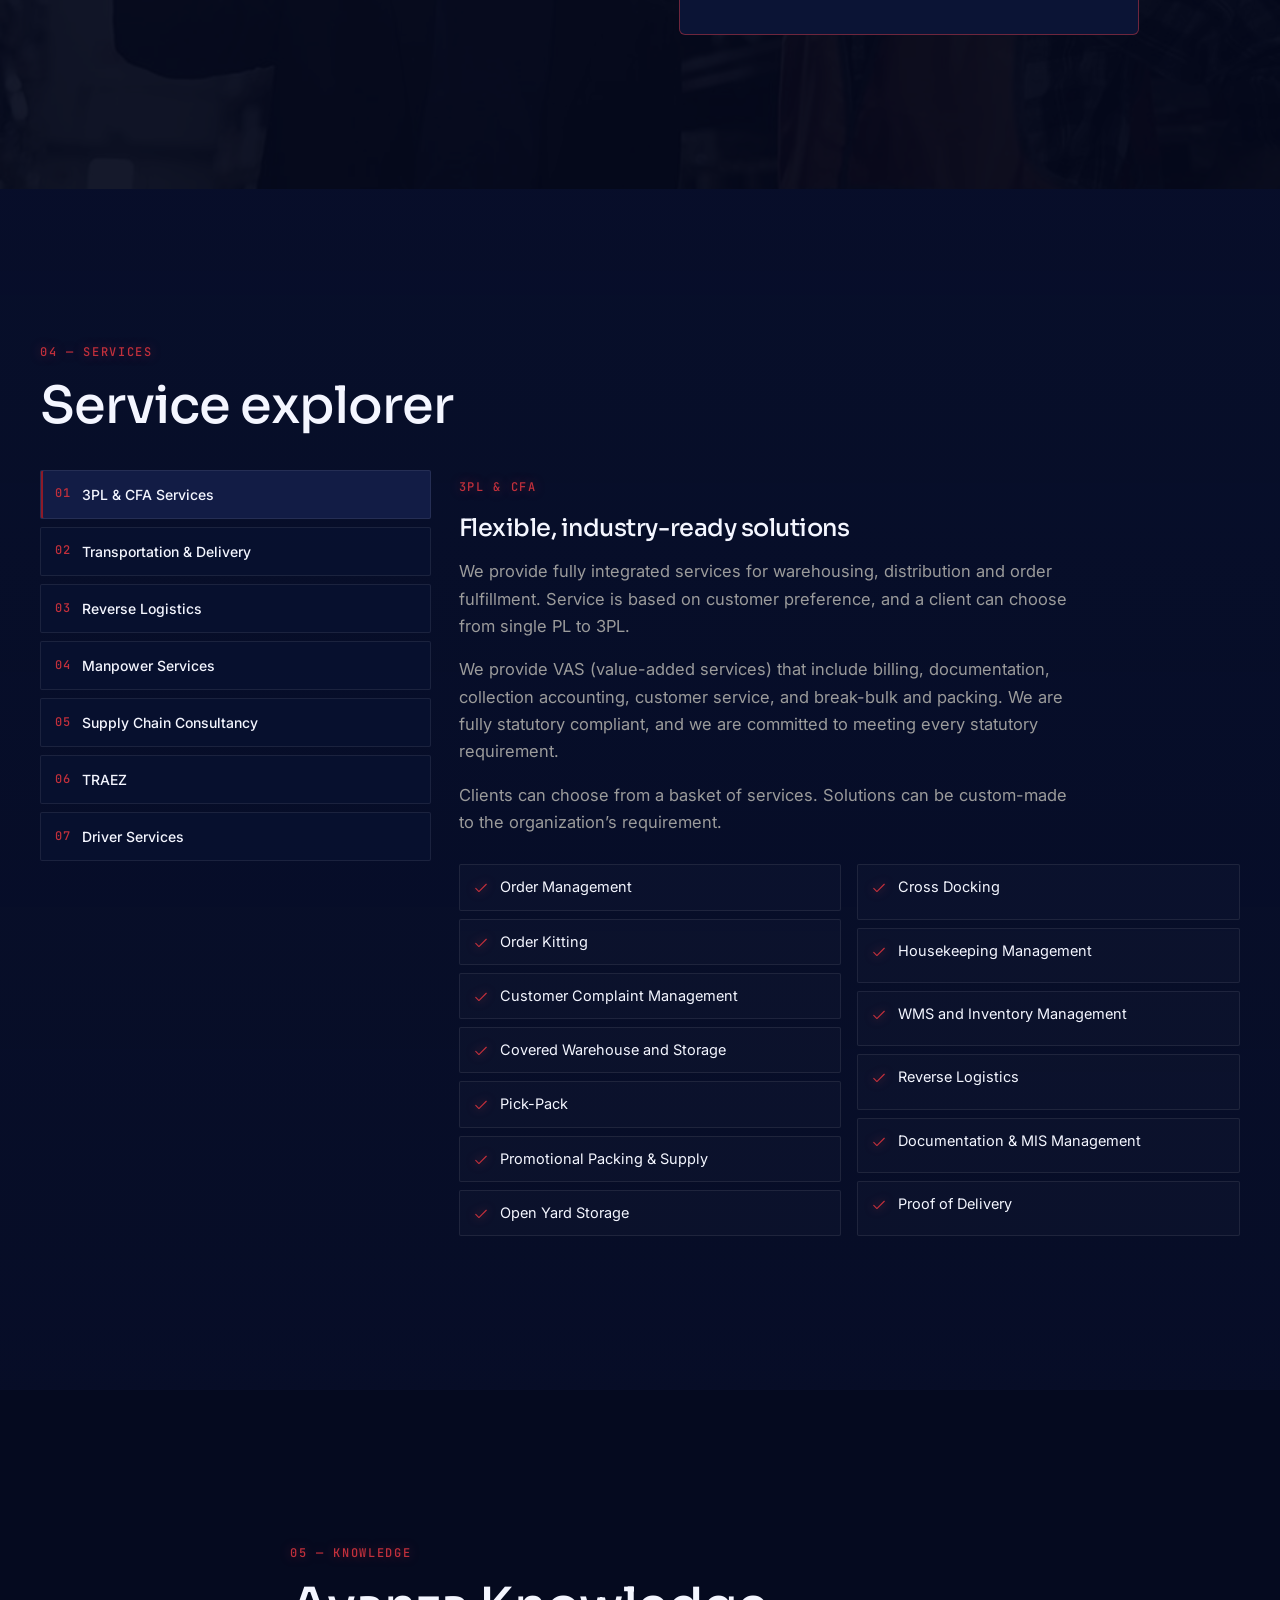
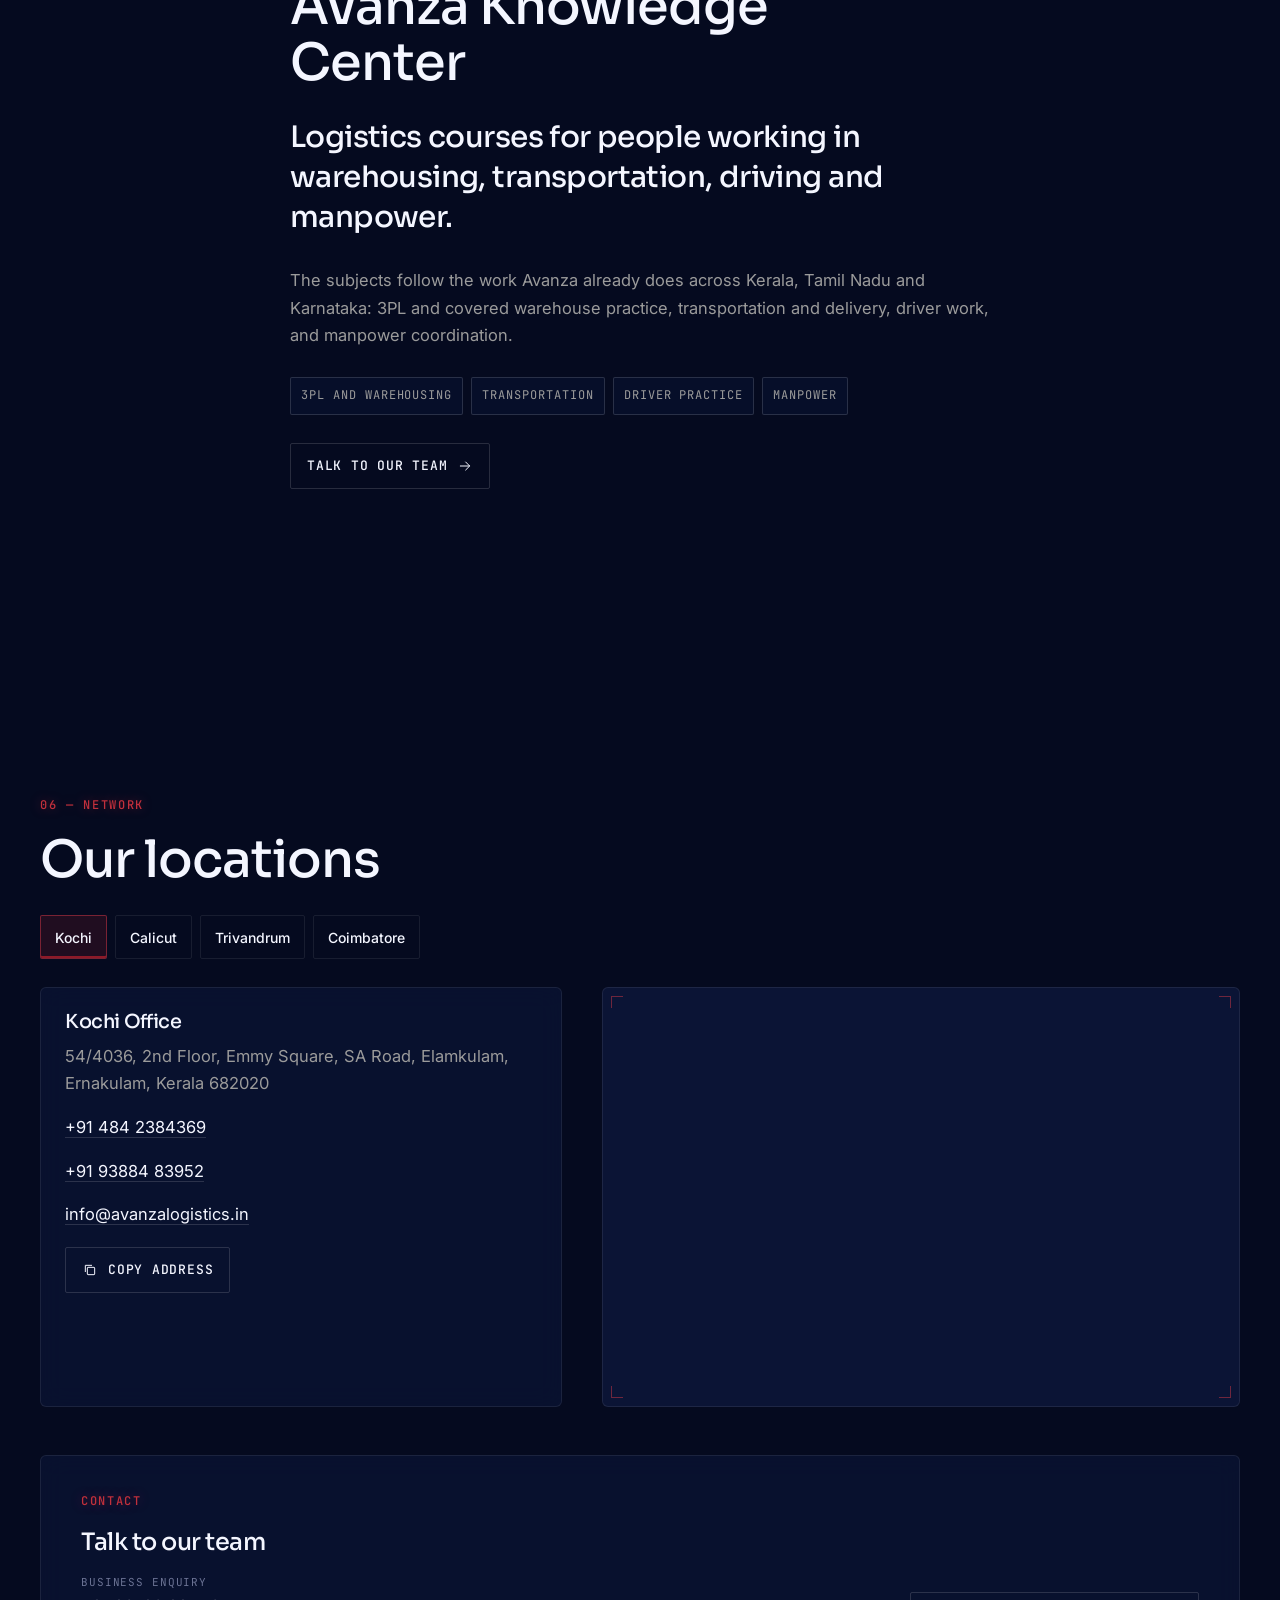
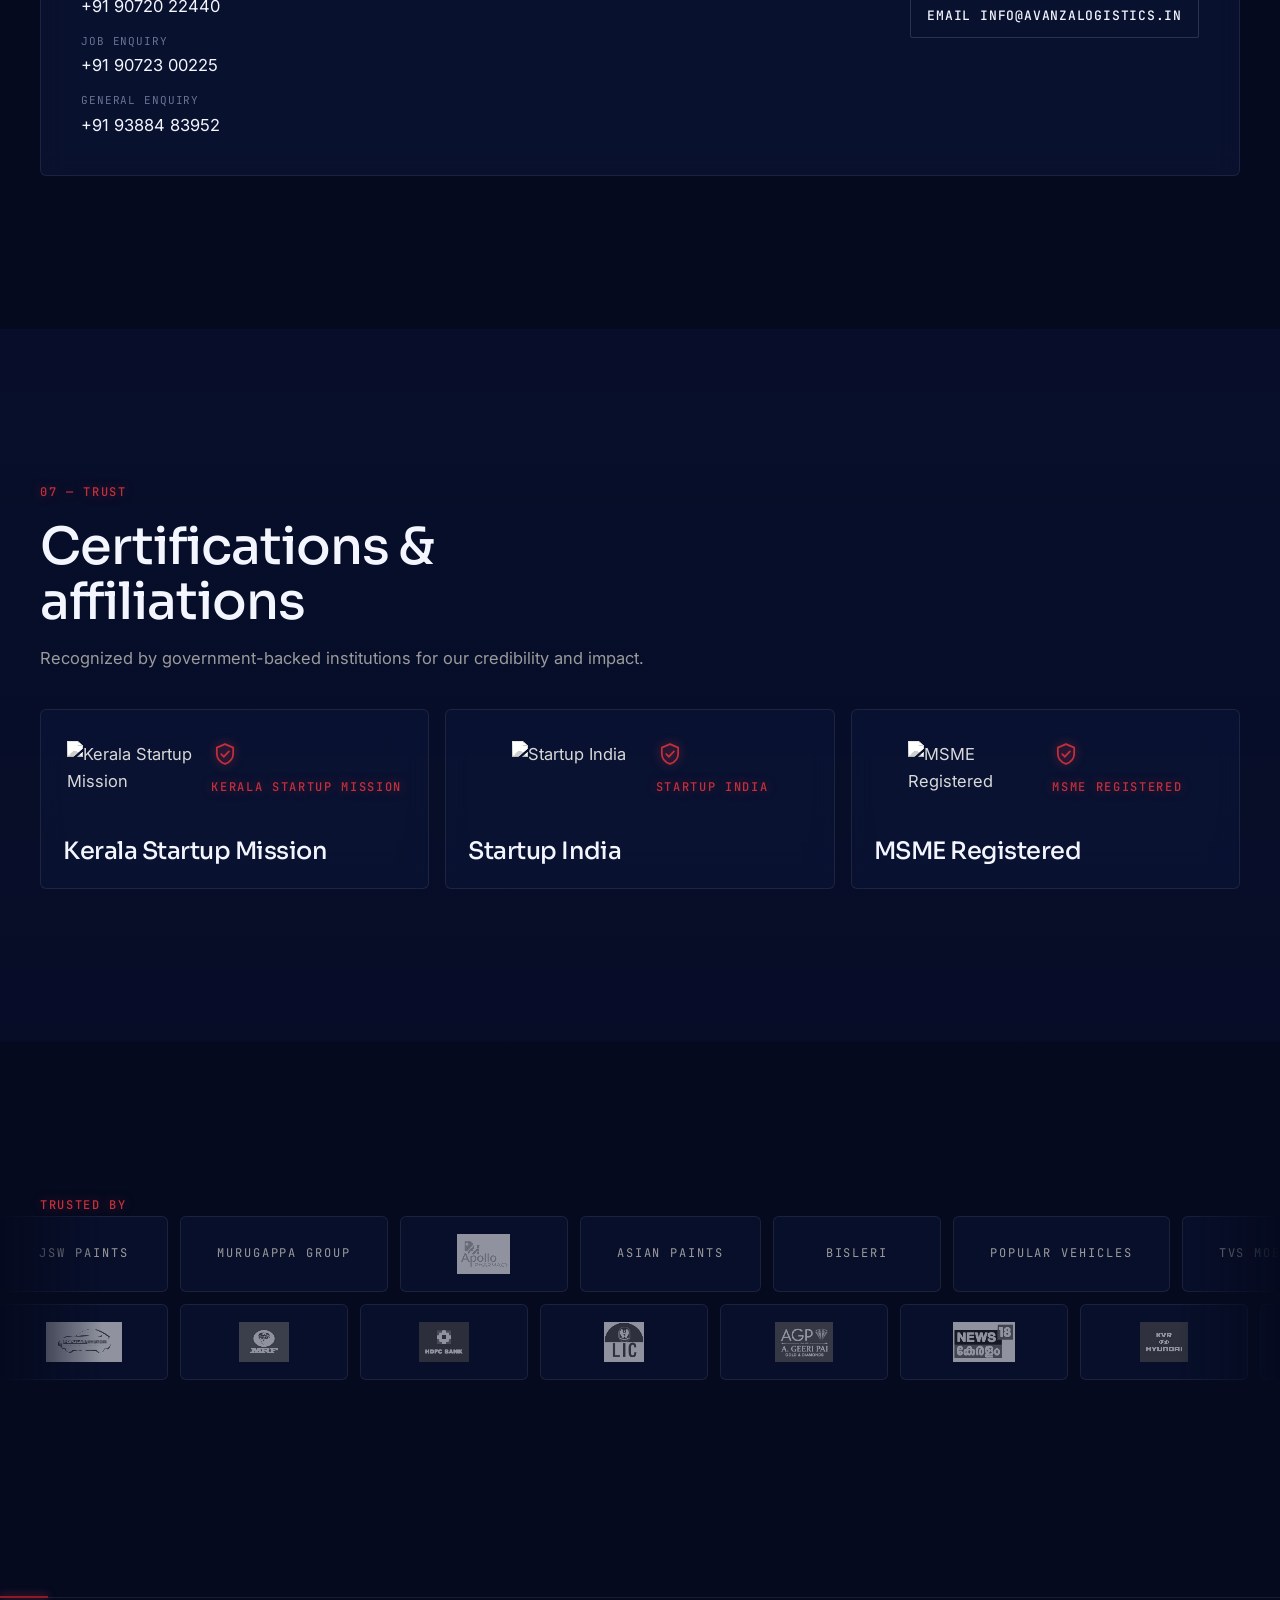
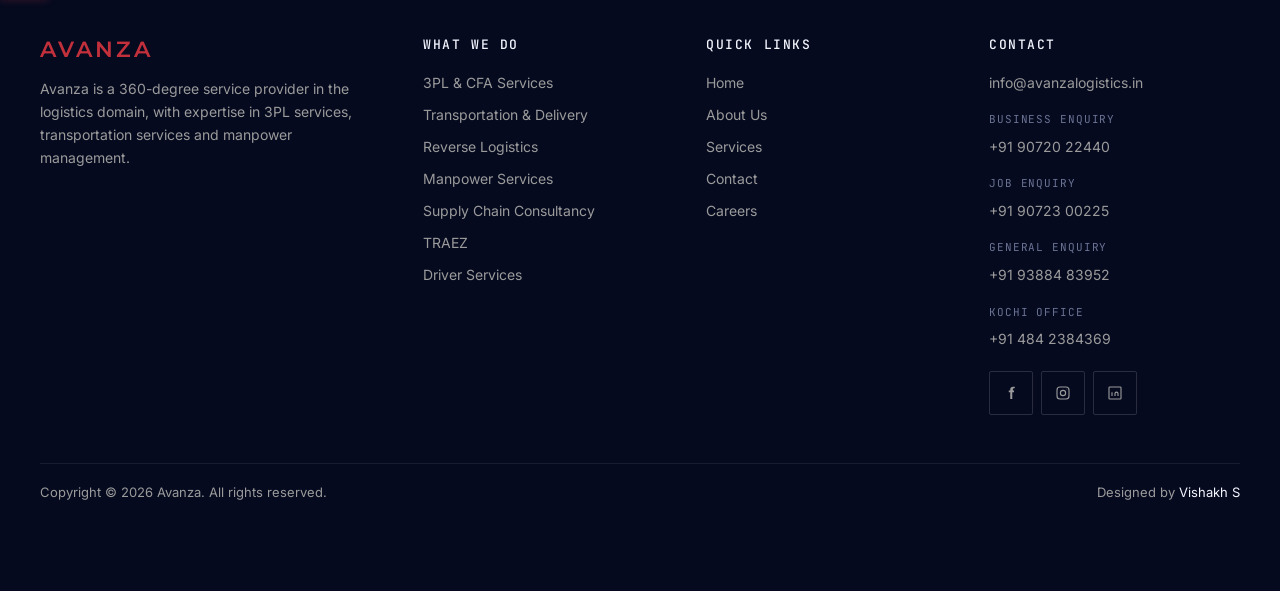
==== commit 5783a6d6: "Pin the general line and social links to the bottom of the screen so they stay in reach, and drop th" ====
--- a/index.html
+++ b/index.html
@@ -38,7 +38,7 @@
   <link rel="preload" as="style" href="https://fonts.googleapis.com/css2?family=Inter:wght@400;500;600&family=JetBrains+Mono:wght@400;500&family=Montserrat:wght@600&family=Sora:wght@500;600&display=swap">
   <link rel="stylesheet" href="https://fonts.googleapis.com/css2?family=Inter:wght@400;500;600&family=JetBrains+Mono:wght@400;500&family=Montserrat:wght@600&family=Sora:wght@500;600&display=swap">
   <link rel="preload" as="image" href="assets/images/opt/banner-1.jpg" fetchpriority="high">
-  <link rel="stylesheet" href="assets/css/style.css?v=20261004q">
+  <link rel="stylesheet" href="assets/css/style.css?v=20261004r">
 
   <script type="application/ld+json">
   {
@@ -177,13 +177,6 @@
         </div>
       </nav>
       <div class="header__tools">
-        <a class="btn btn--primary header__cta" href="tel:+919388483952">General +91 93884 83952 <svg width="16" height="16" aria-hidden="true"><use href="#i-arrow"/></svg></a>
-        <div class="header__social">
-          <a class="icon-btn" href="https://www.facebook.com/profile.php?id=61559986353555" target="_blank" rel="noopener noreferrer" aria-label="Facebook"><svg width="18" height="18" viewBox="0 0 24 24" fill="currentColor" aria-hidden="true"><path d="M14.5 8.5V6.8c0-.7.5-1.1 1.2-1.1H17V3.5h-2.1C12.4 3.5 11 4.9 11 7.1v1.4H9v2.6h2V20h2.7v-8.9h2.2l.3-2.6h-2.5z"/></svg></a>
-          <a class="icon-btn" href="https://www.instagram.com/avanza_log" target="_blank" rel="noopener noreferrer" aria-label="Instagram"><svg width="18" height="18" viewBox="0 0 24 24" fill="none" stroke="currentColor" stroke-width="1.5" aria-hidden="true"><rect x="4" y="4" width="16" height="16" rx="4"/><circle cx="12" cy="12" r="3.5"/><circle cx="17.2" cy="6.8" r="0.6" fill="currentColor" stroke="none"/></svg></a>
-          <a class="icon-btn" href="https://www.linkedin.com/company/avanza-logistics-p-ltd/" target="_blank" rel="noopener noreferrer" aria-label="LinkedIn"><svg width="18" height="18" viewBox="0 0 24 24" fill="none" stroke="currentColor" stroke-width="1.5" aria-hidden="true"><rect x="4" y="4" width="16" height="16" rx="1"/><path d="M8 11v5M8 8.2h.01M12 16v-3.2a2 2 0 0 1 4 0V16"/></svg></a>
-        </div>
-        <a class="icon-btn header__call-icon" href="tel:+919388483952" aria-label="General enquiry +91 93884 83952"><svg width="18" height="18" aria-hidden="true"><use href="#i-phone"/></svg></a>
         <button type="button" class="nav-toggle" id="nav-toggle" aria-expanded="false" aria-controls="site-nav" aria-label="Open menu">
           <svg class="icon-open" width="22" height="22" viewBox="0 0 24 24" fill="none" stroke="currentColor" stroke-width="1.5" aria-hidden="true"><path d="M4 7h16M4 12h16M4 17h16"/></svg>
           <svg class="icon-close" width="22" height="22" viewBox="0 0 24 24" fill="none" stroke="currentColor" stroke-width="1.5" aria-hidden="true"><path d="M6 6l12 12M18 6L6 18"/></svg>
@@ -215,7 +208,7 @@
           </h1>
           <p class="hero__sub" id="hero-sub">Competitive advantages to some of the largest companies all over the world.</p>
           <div class="btn-row">
-            <a class="btn btn--primary" id="hero-primary" href="#Banner2"><span>Our Services</span> <svg width="16" height="16" aria-hidden="true"><use href="#i-arrow"/></svg></a>
+            <a class="btn btn--ghost" id="hero-primary" href="#Banner2"><span>Our Services</span> <svg width="16" height="16" aria-hidden="true"><use href="#i-arrow"/></svg></a>
             <a class="btn btn--ghost" href="#about2">About Us</a>
           </div>
         </div>
@@ -266,7 +259,7 @@
               <p>ABS Group, pioneers in manpower services for the last few decades and an ISO 9001:2015 company, is proudly powering this venture.</p>
               <p>Our management team brings a cumulative experience of over 100 years, which benefits every customer who uses our service. We are determined to consolidate our expertise in logistics and make our clients proud of our services for a very long time. Based in Kochi, we provide services in Kerala, Tamil Nadu and Karnataka.</p>
             </div>
-            <a class="btn btn--primary" href="#contact2">Contact us for more <svg width="16" height="16" aria-hidden="true"><use href="#i-arrow"/></svg></a>
+            <a class="btn btn--ghost" href="#contact2">Contact us for more <svg width="16" height="16" aria-hidden="true"><use href="#i-arrow"/></svg></a>
           </div>
           <div class="about__visual reveal" style="--d:200ms">
             <div class="frame">
@@ -301,7 +294,7 @@
             <p>Warehousing, transportation, drivers and manpower across Kerala, Tamil Nadu and Karnataka.</p>
           </div>
           <div class="btn-row">
-            <a class="btn btn--primary" href="careers.html">View openings <svg width="16" height="16" aria-hidden="true"><use href="#i-arrow"/></svg></a>
+            <a class="btn btn--ghost" href="careers.html">View openings <svg width="16" height="16" aria-hidden="true"><use href="#i-arrow"/></svg></a>
             <a class="btn btn--ghost" href="tel:+919072300225">Job enquiry +91 90723 00225</a>
           </div>
         </div>
@@ -663,7 +656,7 @@
             <span class="chip">Manpower</span>
           </div>
           <div class="btn-row" style="margin-top:28px">
-            <a class="btn btn--primary" href="#contact2">Talk to our team <svg width="16" height="16" aria-hidden="true"><use href="#i-arrow"/></svg></a>
+            <a class="btn btn--ghost" href="#contact2">Talk to our team <svg width="16" height="16" aria-hidden="true"><use href="#i-arrow"/></svg></a>
           </div>
         </div>
       </div>
@@ -873,6 +866,15 @@
     </div>
   </footer>
 
+  <div class="corner-dock">
+    <a class="corner-dock__phone" href="tel:+919388483952">General <span>+91 93884 83952</span> <svg width="15" height="15" aria-hidden="true"><use href="#i-arrow"/></svg></a>
+    <div class="corner-dock__social">
+      <a href="https://www.facebook.com/profile.php?id=61559986353555" target="_blank" rel="noopener noreferrer" aria-label="Facebook"><svg width="16" height="16" viewBox="0 0 24 24" fill="currentColor" aria-hidden="true"><path d="M14.5 8.5V6.8c0-.7.5-1.1 1.2-1.1H17V3.5h-2.1C12.4 3.5 11 4.9 11 7.1v1.4H9v2.6h2V20h2.7v-8.9h2.2l.3-2.6h-2.5z"/></svg></a>
+      <a href="https://www.instagram.com/avanza_log" target="_blank" rel="noopener noreferrer" aria-label="Instagram"><svg width="16" height="16" viewBox="0 0 24 24" fill="none" stroke="currentColor" stroke-width="1.5" aria-hidden="true"><rect x="4" y="4" width="16" height="16" rx="4"/><circle cx="12" cy="12" r="3.5"/><circle cx="17.2" cy="6.8" r="0.6" fill="currentColor" stroke="none"/></svg></a>
+      <a href="https://www.linkedin.com/company/avanza-logistics-p-ltd/" target="_blank" rel="noopener noreferrer" aria-label="LinkedIn"><svg width="16" height="16" viewBox="0 0 24 24" fill="none" stroke="currentColor" stroke-width="1.5" aria-hidden="true"><rect x="4" y="4" width="16" height="16" rx="1"/><path d="M8 11v5M8 8.2h.01M12 16v-3.2a2 2 0 0 1 4 0V16"/></svg></a>
+    </div>
+  </div>
+
   <button type="button" class="to-top" id="to-top" aria-label="Back to top"><svg width="18" height="18" aria-hidden="true"><use href="#i-up"/></svg></button>
   <script src="assets/js/main.js?v=20261004h" defer></script>
 </body>
--- a/assets/css/style.css
+++ b/assets/css/style.css
@@ -214,8 +214,8 @@
   border-color: var(--line-strong);
 }
 .btn--ghost:hover {
-  border-color: var(--accent-line);
-  background: var(--accent-soft);
+  border-color: rgba(255, 255, 255, 0.42);
+  background: rgba(255, 255, 255, 0.06);
 }
 .btn-row { display: flex; flex-wrap: wrap; gap: 12px; }
 
@@ -296,16 +296,6 @@
 .nav-list a[aria-current="page"]::after { transform: scaleX(1); }
 
 .header__tools { margin-left: auto; display: flex; align-items: center; gap: 10px; }
-.header__social { display: none; gap: 8px; }
-.header__cta { display: none; }
-.header__call-icon {
-  background:
-    radial-gradient(120% 140% at 50% -20%, rgba(176, 36, 48, 0.4), transparent 52%),
-    linear-gradient(180deg, #7a1520 0%, #3f0c12 100%);
-  color: var(--on-accent);
-  border-color: rgba(210, 56, 70, 0.45);
-  box-shadow: var(--accent-glow);
-}
 .nav-toggle {
   width: 44px;
   height: 44px;
@@ -328,7 +318,7 @@
   display: flex;
   flex-direction: column;
   justify-content: flex-start;
-  padding: calc(var(--header-h) + 24px) 0 0;
+  padding: calc(var(--header-h) + 24px) 0 76px;
   overflow: hidden;
 }
 .hero__media, .hero__shade { position: absolute; inset: 0; }
@@ -1130,7 +1120,7 @@
   flex-wrap: wrap;
   gap: 12px;
   align-items: center;
-  padding: 18px 0 28px;
+  padding: 18px 0 88px;
   color: var(--text-2);
   font-size: 13px;
   border-top: 1px solid var(--line);
@@ -1152,7 +1142,60 @@
   border-radius: var(--r-sm);
 }
 .to-top.is-on { display: inline-flex; }
-.to-top:hover { border-color: var(--accent-line); color: var(--accent-text); }
+.to-top:hover { border-color: rgba(255, 255, 255, 0.42); color: var(--text-1); }
+
+.corner-dock {
+  position: fixed;
+  left: 18px;
+  bottom: 18px;
+  z-index: 60;
+  display: flex;
+  align-items: center;
+  gap: 14px;
+}
+.corner-dock__phone {
+  display: inline-flex;
+  align-items: center;
+  gap: 8px;
+  height: 42px;
+  padding: 0 16px 0 18px;
+  border-radius: 4px;
+  border: 1px solid rgba(210, 56, 70, 0.55);
+  background: var(--accent);
+  color: var(--on-accent);
+  box-shadow: 0 8px 18px rgba(0, 0, 0, 0.32), var(--accent-glow);
+  font-family: var(--font-body);
+  font-size: 13px;
+  font-weight: 600;
+  letter-spacing: 0.04em;
+  line-height: 1;
+  text-transform: uppercase;
+  white-space: nowrap;
+}
+.corner-dock__phone span { letter-spacing: 0.03em; }
+.corner-dock__phone svg { flex: none; }
+.corner-dock__phone:hover {
+  background: #a32032;
+  box-shadow: 0 0 16px rgba(210, 56, 70, 0.7), 0 0 40px rgba(141, 26, 40, 0.55), 0 8px 18px rgba(0, 0, 0, 0.32);
+}
+.corner-dock__phone:hover svg { transform: translateX(3px); }
+.corner-dock__social { display: flex; align-items: center; gap: 8px; }
+.corner-dock__social a {
+  width: 40px;
+  height: 40px;
+  display: inline-flex;
+  align-items: center;
+  justify-content: center;
+  color: #fff;
+  background: rgba(8, 10, 18, 0.45);
+  border: 1px solid rgba(255, 255, 255, 0.28);
+  border-radius: 6px;
+  backdrop-filter: blur(8px);
+}
+.corner-dock__social a:hover {
+  border-color: rgba(255, 255, 255, 0.55);
+  background: rgba(8, 10, 18, 0.7);
+}
 
 .reveal {
   opacity: 0;
@@ -1167,6 +1210,19 @@
 @media (max-width: 575px) {
   .status__row { grid-template-columns: 1fr; gap: 4px; }
   .status__row span { white-space: normal; }
+  .to-top { bottom: 70px; }
+}
+@media (max-width: 420px) {
+  .corner-dock { left: 10px; bottom: 10px; gap: 8px; }
+  .corner-dock__phone { height: 36px; padding: 0 10px; font-size: 11px; gap: 6px; }
+  .corner-dock__social { gap: 6px; }
+  .corner-dock__social a { width: 34px; height: 34px; }
+}
+@media (max-width: 360px) {
+  .corner-dock { left: 8px; gap: 6px; }
+  .corner-dock__phone { padding: 0 8px; font-size: 10px; gap: 5px; letter-spacing: 0.02em; }
+  .corner-dock__social { gap: 4px; }
+  .corner-dock__social a { width: 30px; height: 30px; }
 }
 @media (min-width: 576px) {
   .proof { grid-template-columns: repeat(3, 1fr); }
@@ -1178,8 +1234,7 @@
   .footer__grid { grid-template-columns: 1.4fr 1fr 1fr 1fr; }
 }
 @media (min-width: 992px) {
-  .header__cta, .header__social { display: inline-flex; }
-  .header__call-icon, .nav-toggle { display: none; }
+  .nav-toggle { display: none; }
   .site-nav { display: block; }
   .mobile-contact { display: none !important; }
   .hero__grid { grid-template-columns: minmax(0, 1.4fr) minmax(320px, 440px); align-items: center; }
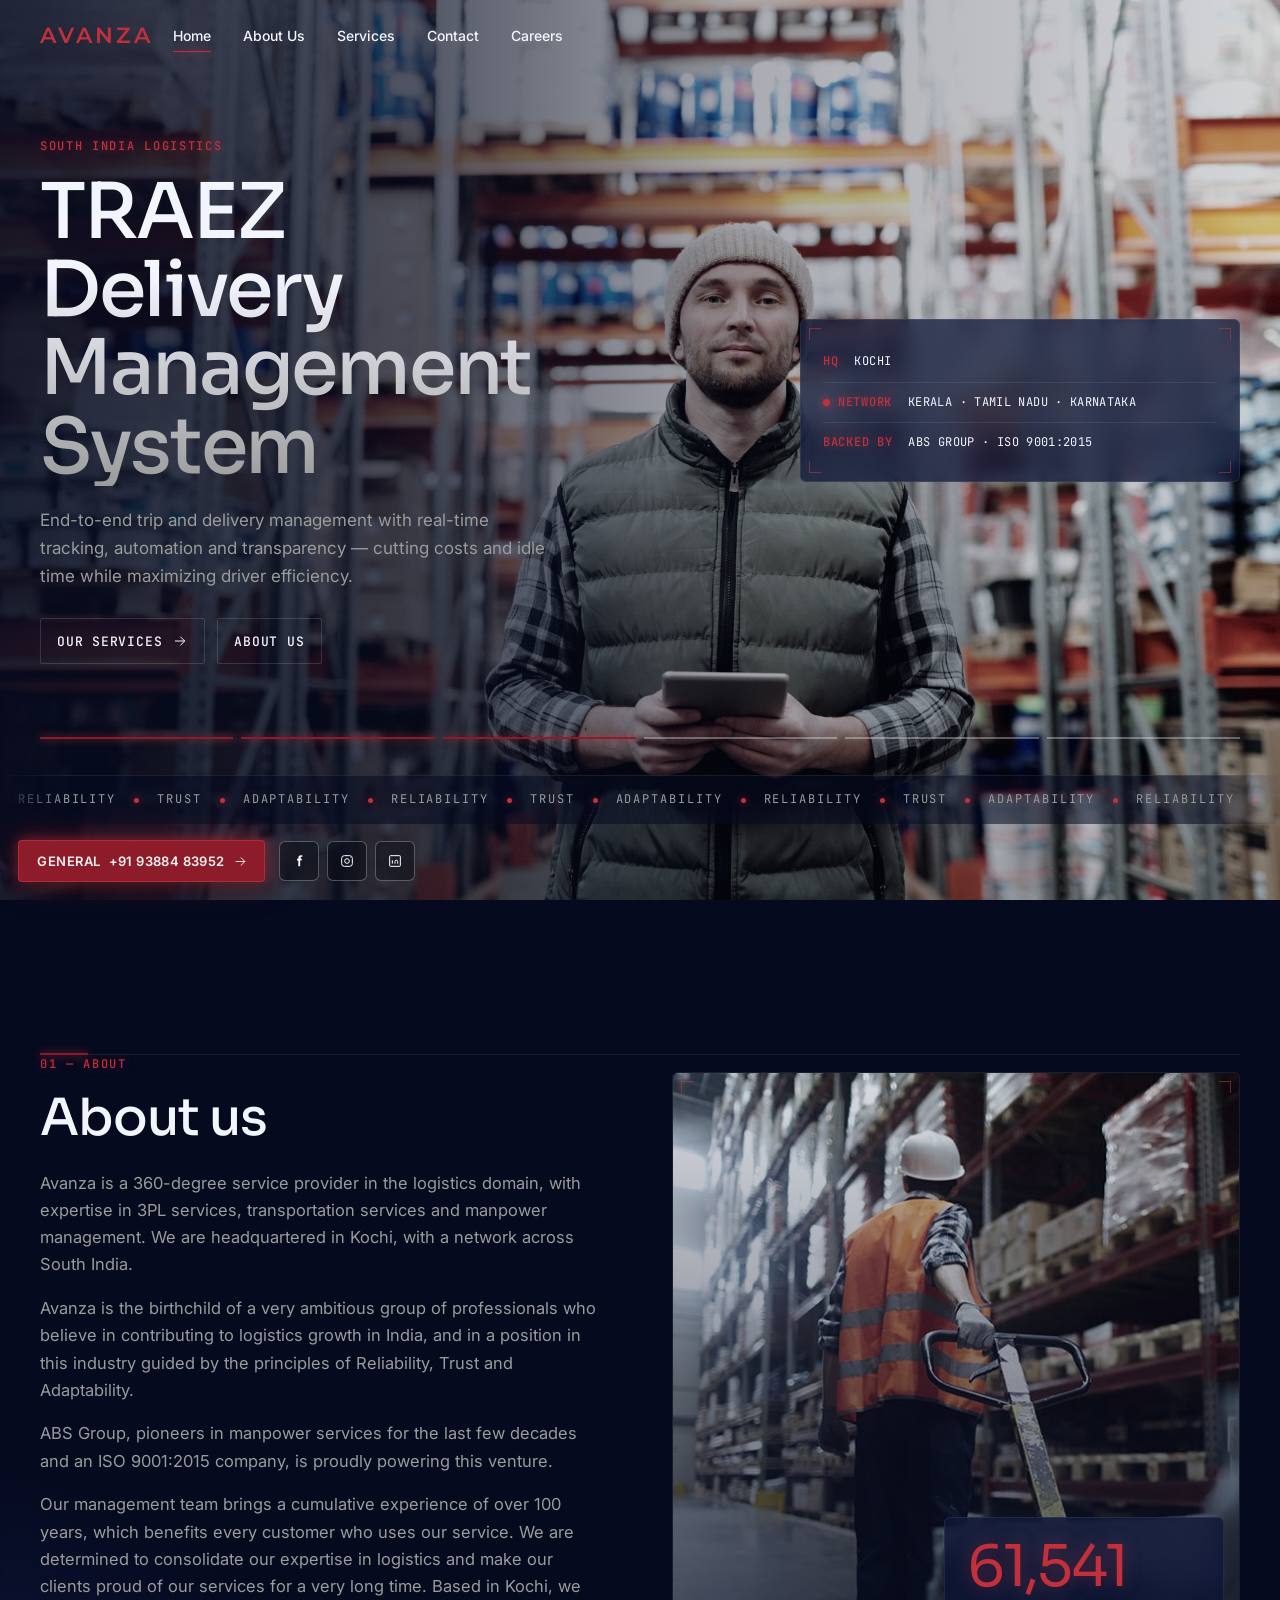
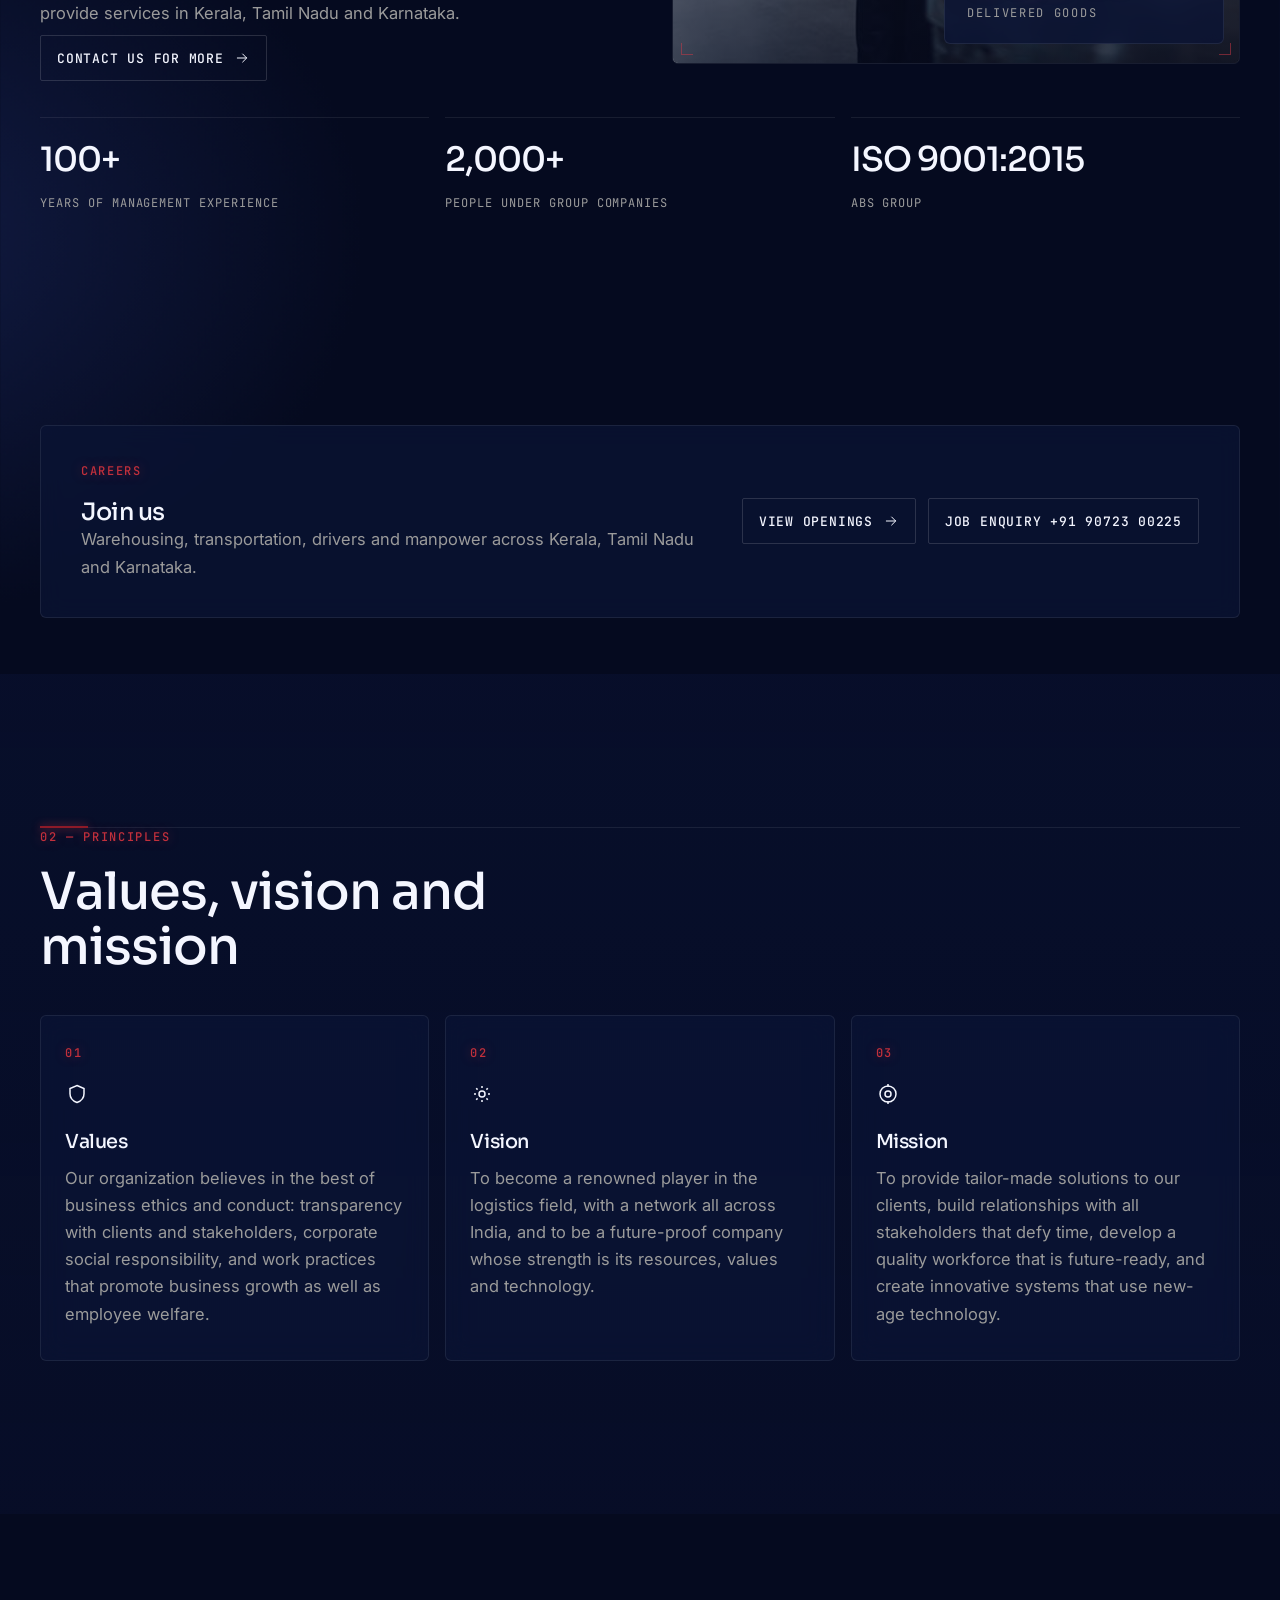
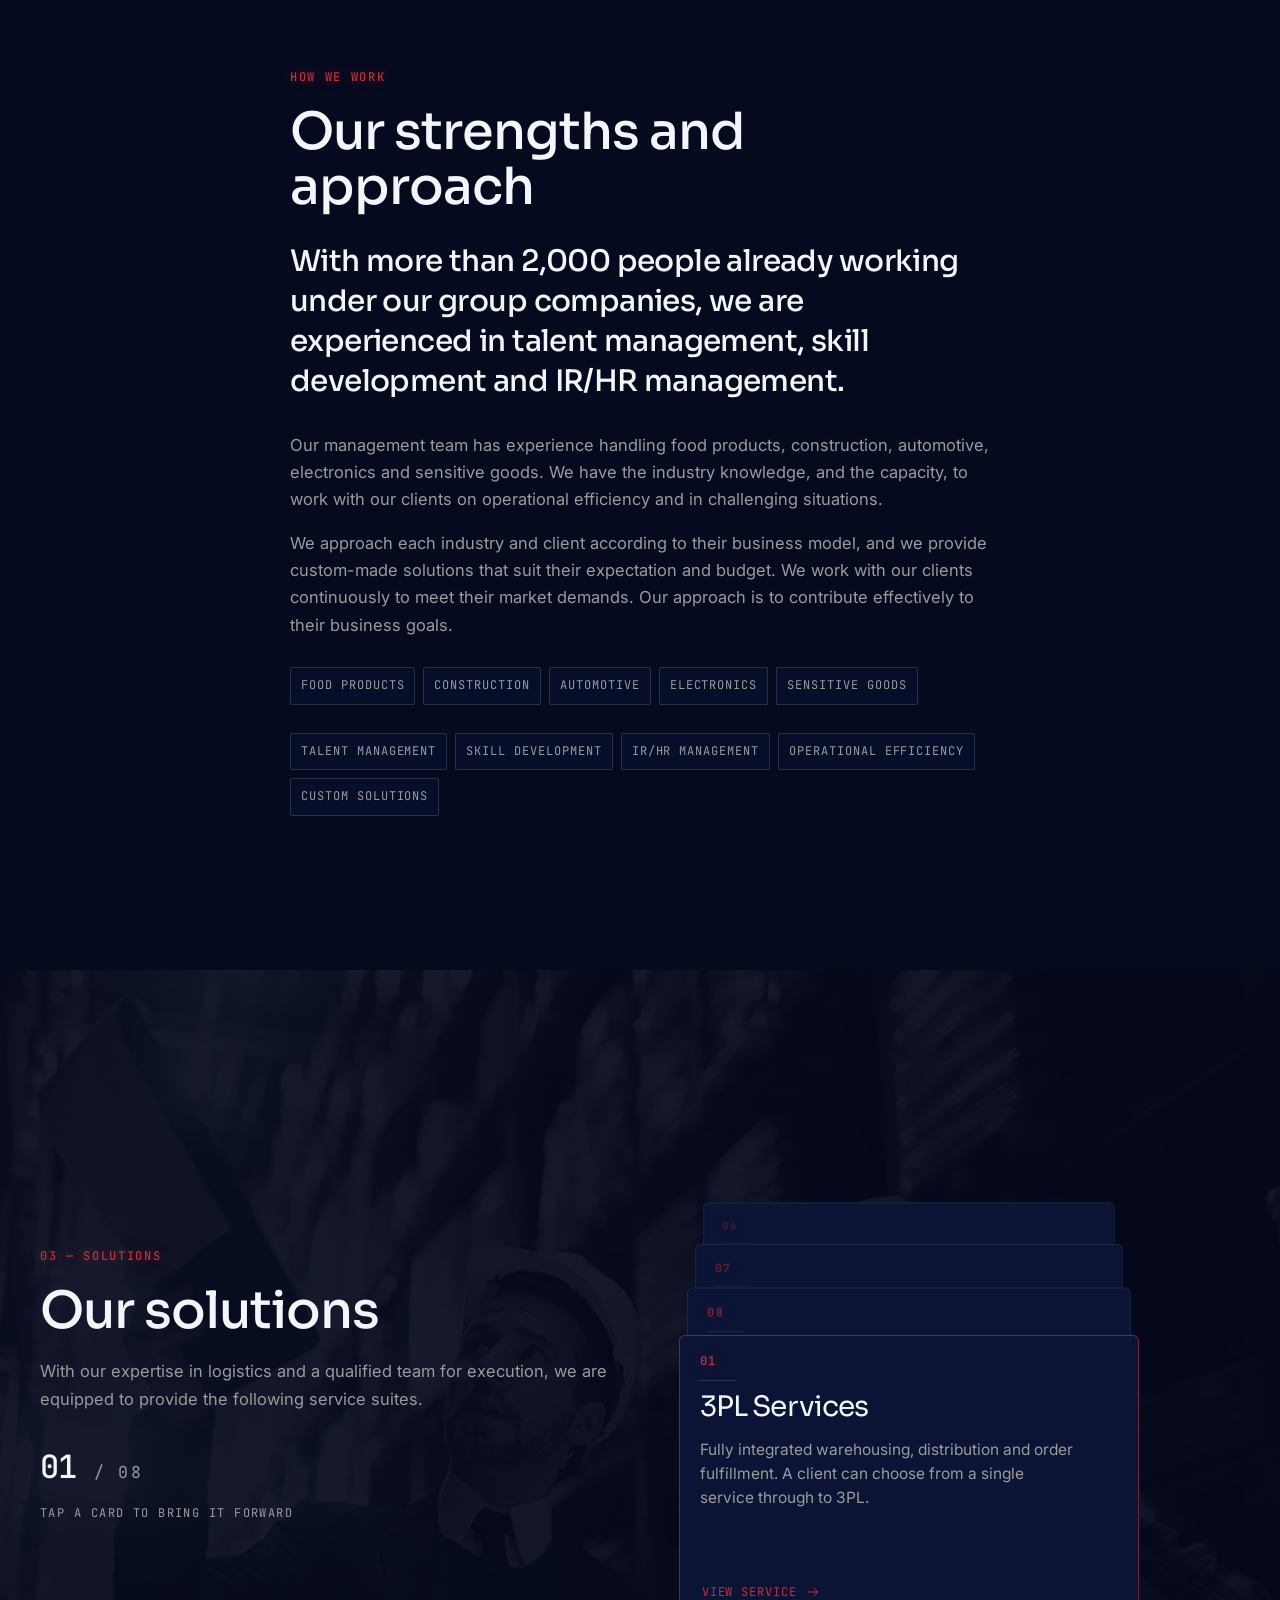
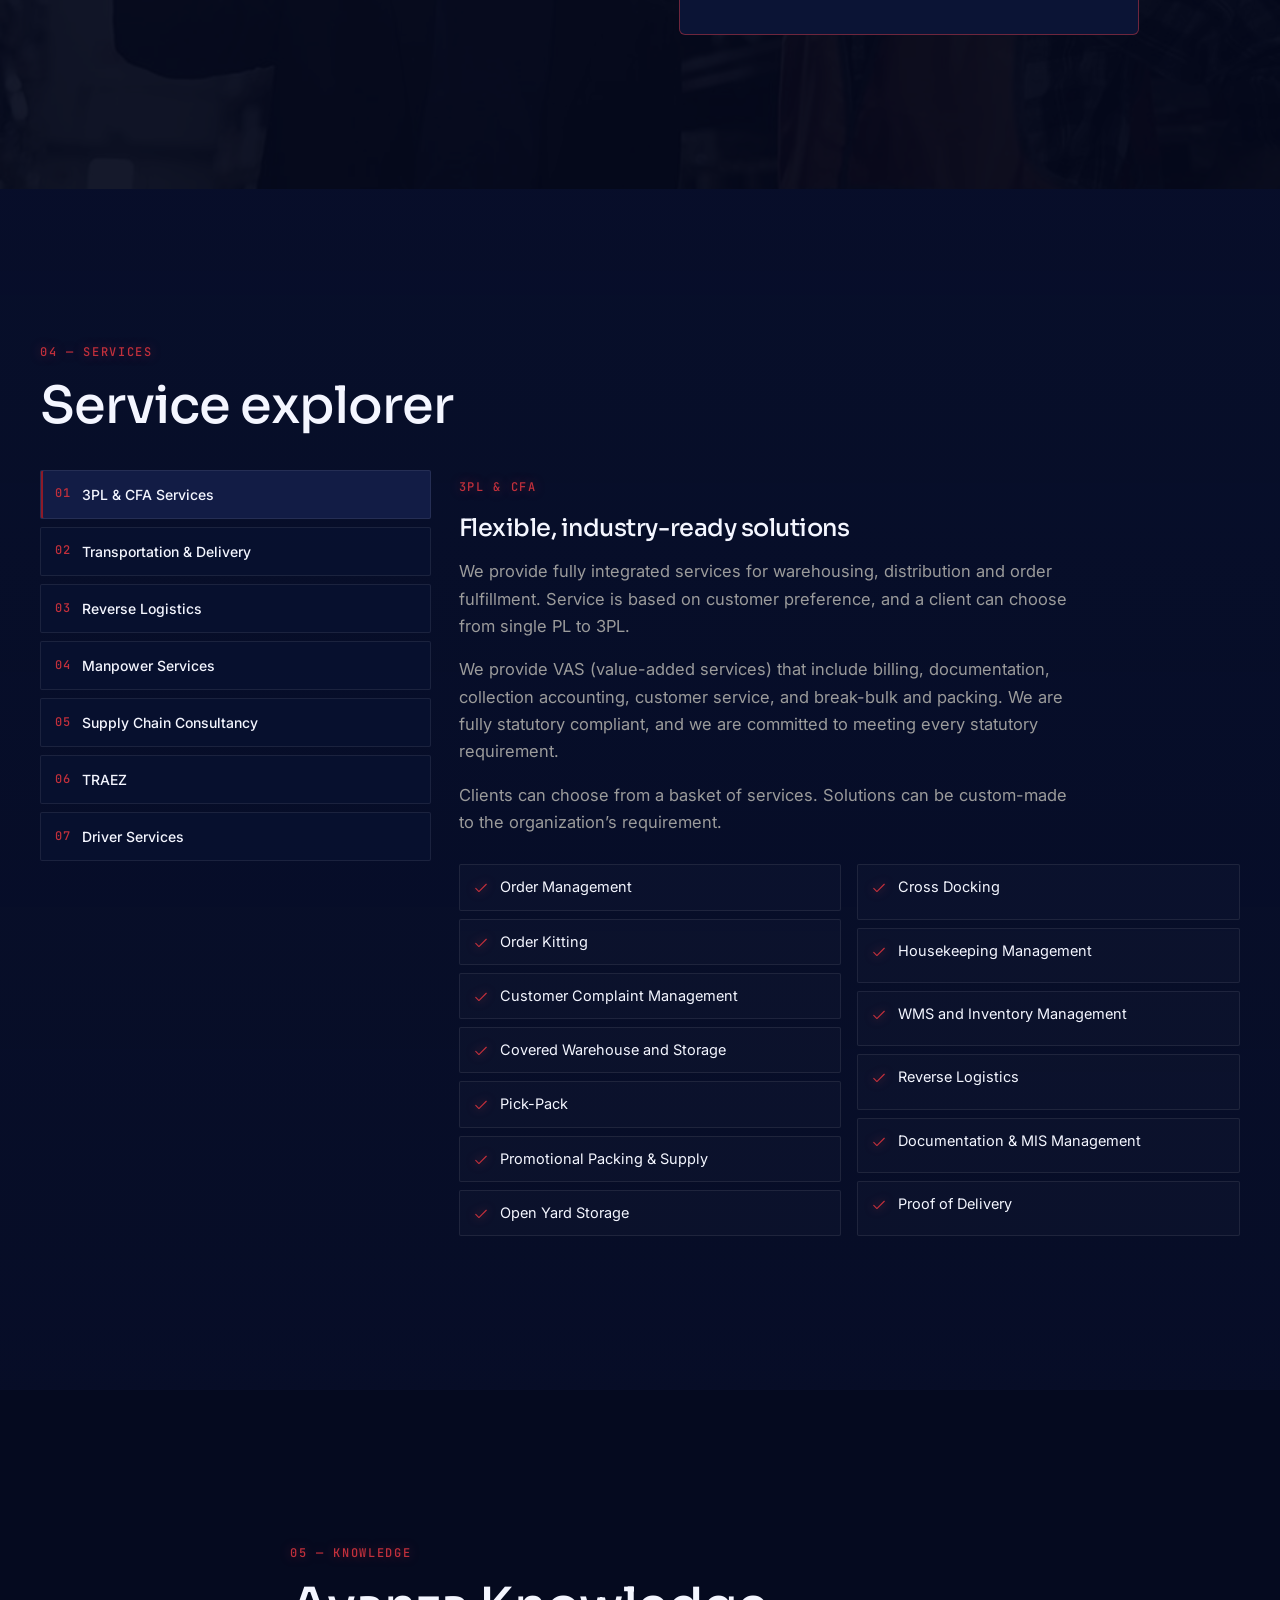
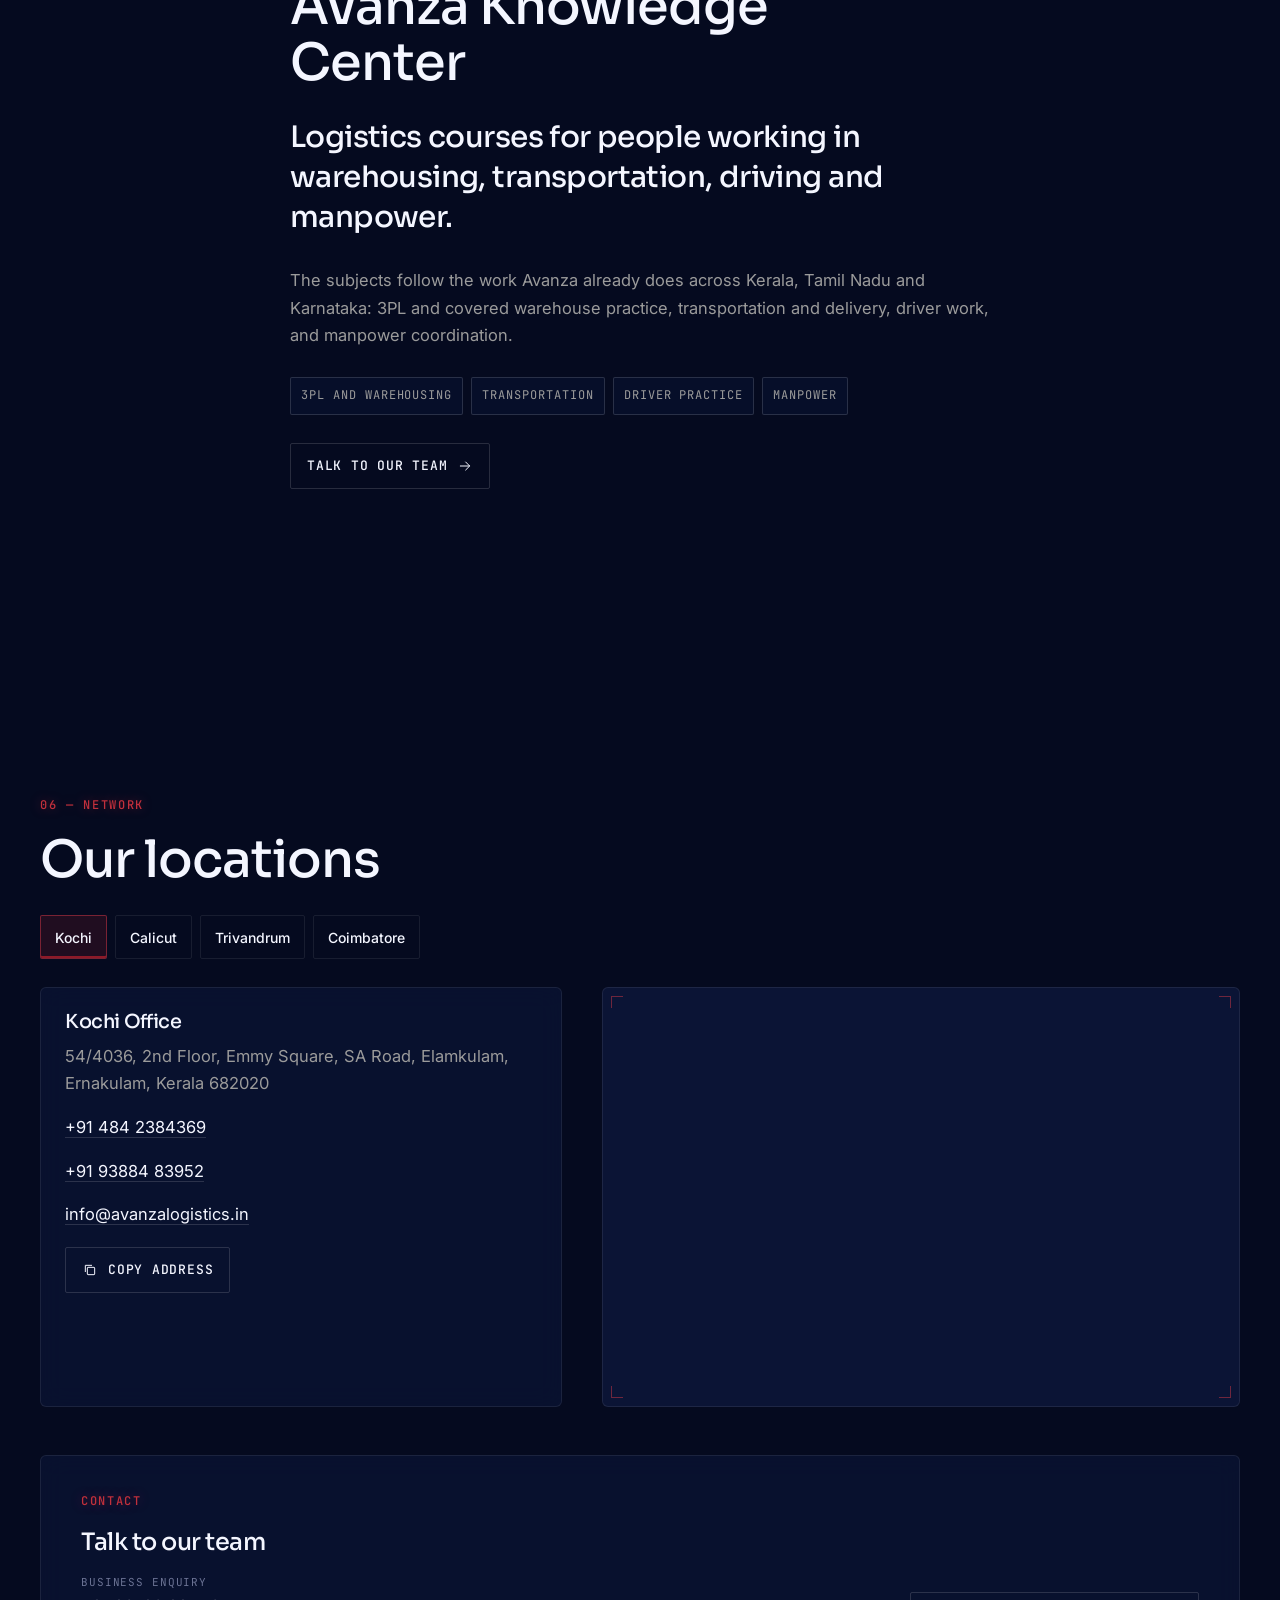
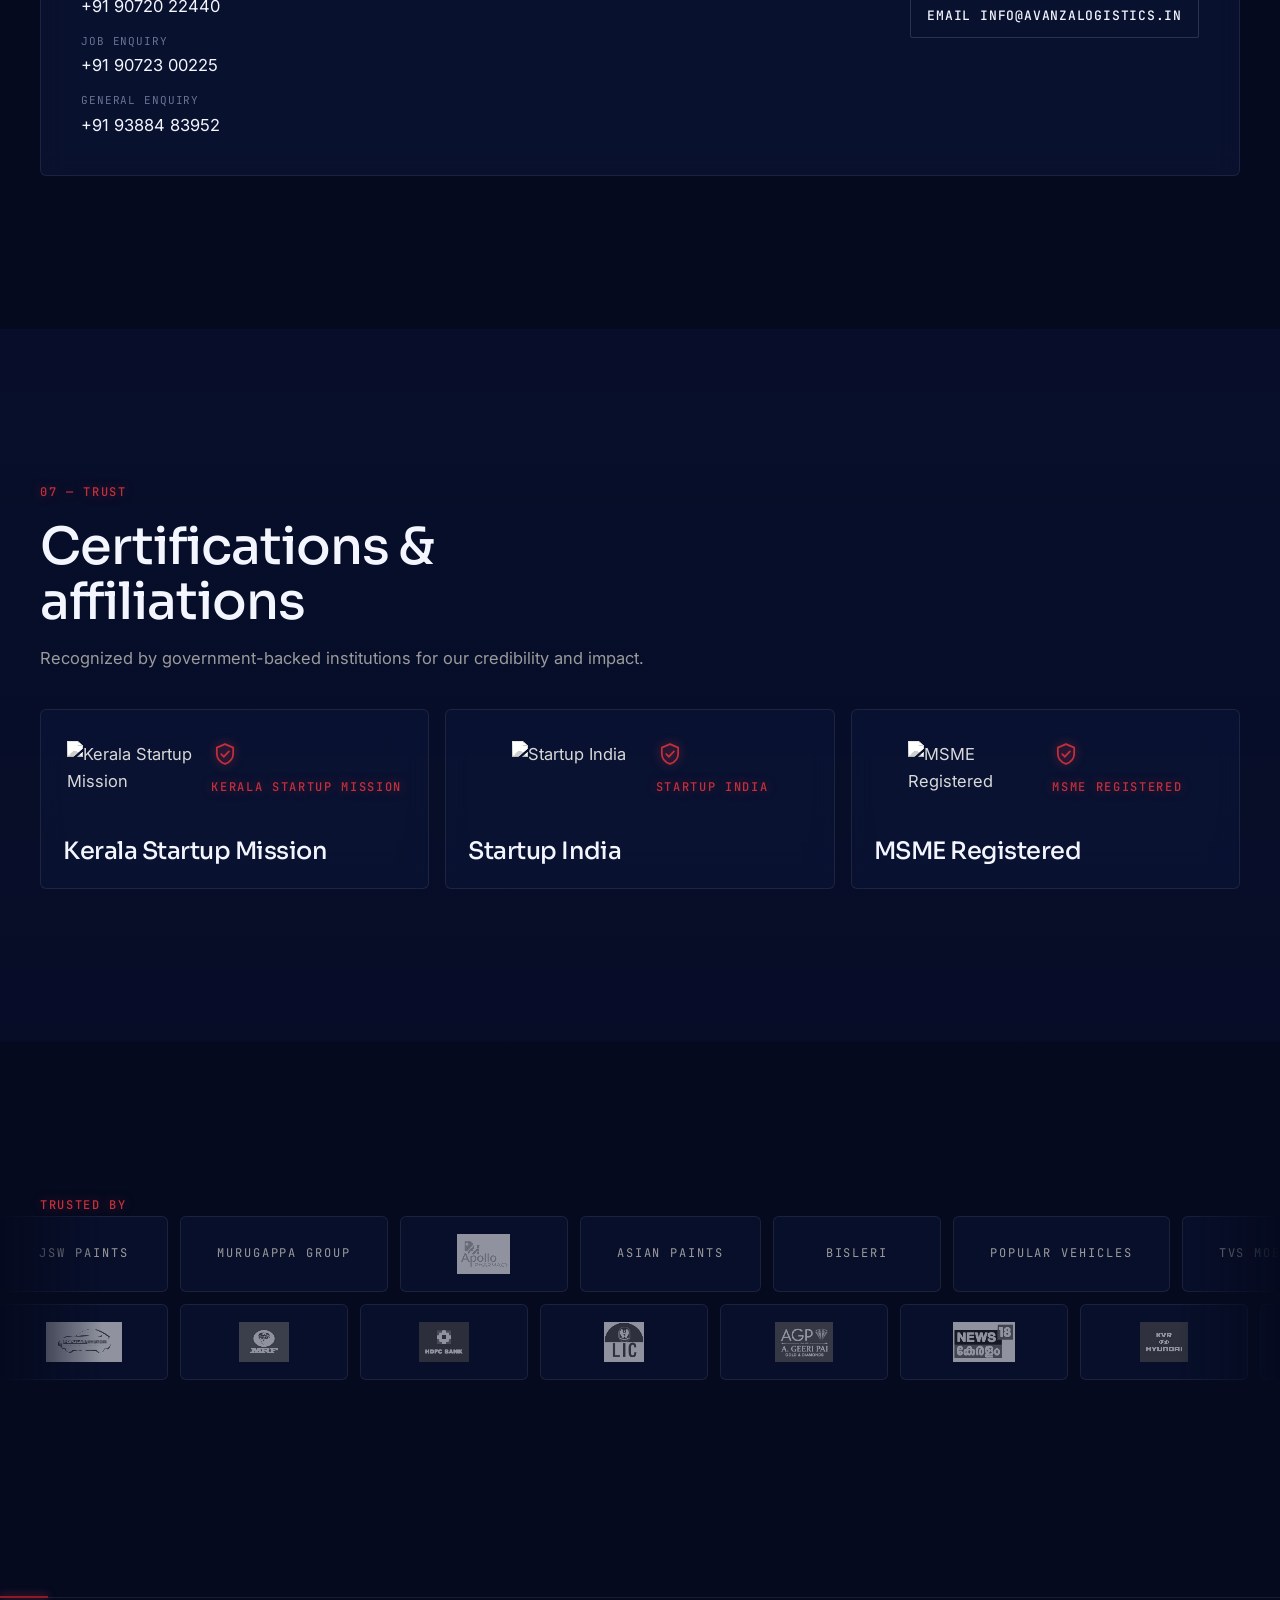
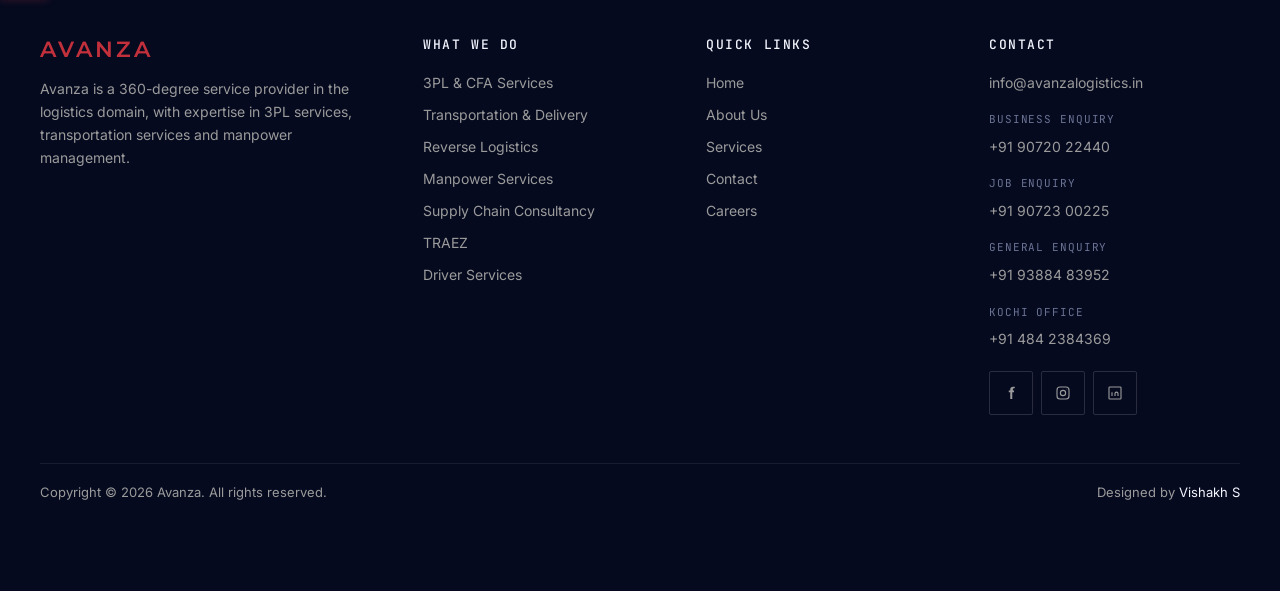
==== commit 311c419f: "Stretch the phone and social row across the bottom of a phone, and keep it pinned to the left on a d" ====
--- a/index.html
+++ b/index.html
@@ -38,7 +38,7 @@
   <link rel="preload" as="style" href="https://fonts.googleapis.com/css2?family=Inter:wght@400;500;600&family=JetBrains+Mono:wght@400;500&family=Montserrat:wght@600&family=Sora:wght@500;600&display=swap">
   <link rel="stylesheet" href="https://fonts.googleapis.com/css2?family=Inter:wght@400;500;600&family=JetBrains+Mono:wght@400;500&family=Montserrat:wght@600&family=Sora:wght@500;600&display=swap">
   <link rel="preload" as="image" href="assets/images/opt/banner-1.jpg" fetchpriority="high">
-  <link rel="stylesheet" href="assets/css/style.css?v=20261004r">
+  <link rel="stylesheet" href="assets/css/style.css?v=20261004u">
 
   <script type="application/ld+json">
   {
--- a/assets/css/style.css
+++ b/assets/css/style.css
@@ -1207,22 +1207,38 @@
 .glass.reveal.is-in:hover { transform: translateY(-3px); }
 
 /* Breakpoints */
+@media (max-width: 991px) {
+  .corner-dock {
+    left: 12px;
+    right: 12px;
+    bottom: max(12px, env(safe-area-inset-bottom));
+    justify-content: flex-start;
+    gap: 8px;
+  }
+  .corner-dock__phone {
+    flex: 1 1 auto;
+    min-width: 0;
+    justify-content: center;
+    height: 44px;
+    padding: 0 12px;
+    font-size: 12px;
+    letter-spacing: 0.02em;
+  }
+  .corner-dock__social { flex: none; gap: 8px; }
+  .corner-dock__social a { width: 44px; height: 44px; flex: none; }
+  .to-top { bottom: 72px; }
+}
 @media (max-width: 575px) {
   .status__row { grid-template-columns: 1fr; gap: 4px; }
   .status__row span { white-space: normal; }
-  .to-top { bottom: 70px; }
-}
-@media (max-width: 420px) {
-  .corner-dock { left: 10px; bottom: 10px; gap: 8px; }
-  .corner-dock__phone { height: 36px; padding: 0 10px; font-size: 11px; gap: 6px; }
+}
+@media (max-width: 380px) {
+  .corner-dock { left: 8px; right: 8px; gap: 6px; }
+  .corner-dock__phone { padding: 0 8px; font-size: 10px; gap: 4px; letter-spacing: 0; }
   .corner-dock__social { gap: 6px; }
-  .corner-dock__social a { width: 34px; height: 34px; }
-}
-@media (max-width: 360px) {
-  .corner-dock { left: 8px; gap: 6px; }
-  .corner-dock__phone { padding: 0 8px; font-size: 10px; gap: 5px; letter-spacing: 0.02em; }
-  .corner-dock__social { gap: 4px; }
-  .corner-dock__social a { width: 30px; height: 30px; }
+  .corner-dock__phone,
+  .corner-dock__social a { height: 40px; }
+  .corner-dock__social a { width: 40px; }
 }
 @media (min-width: 576px) {
   .proof { grid-template-columns: repeat(3, 1fr); }
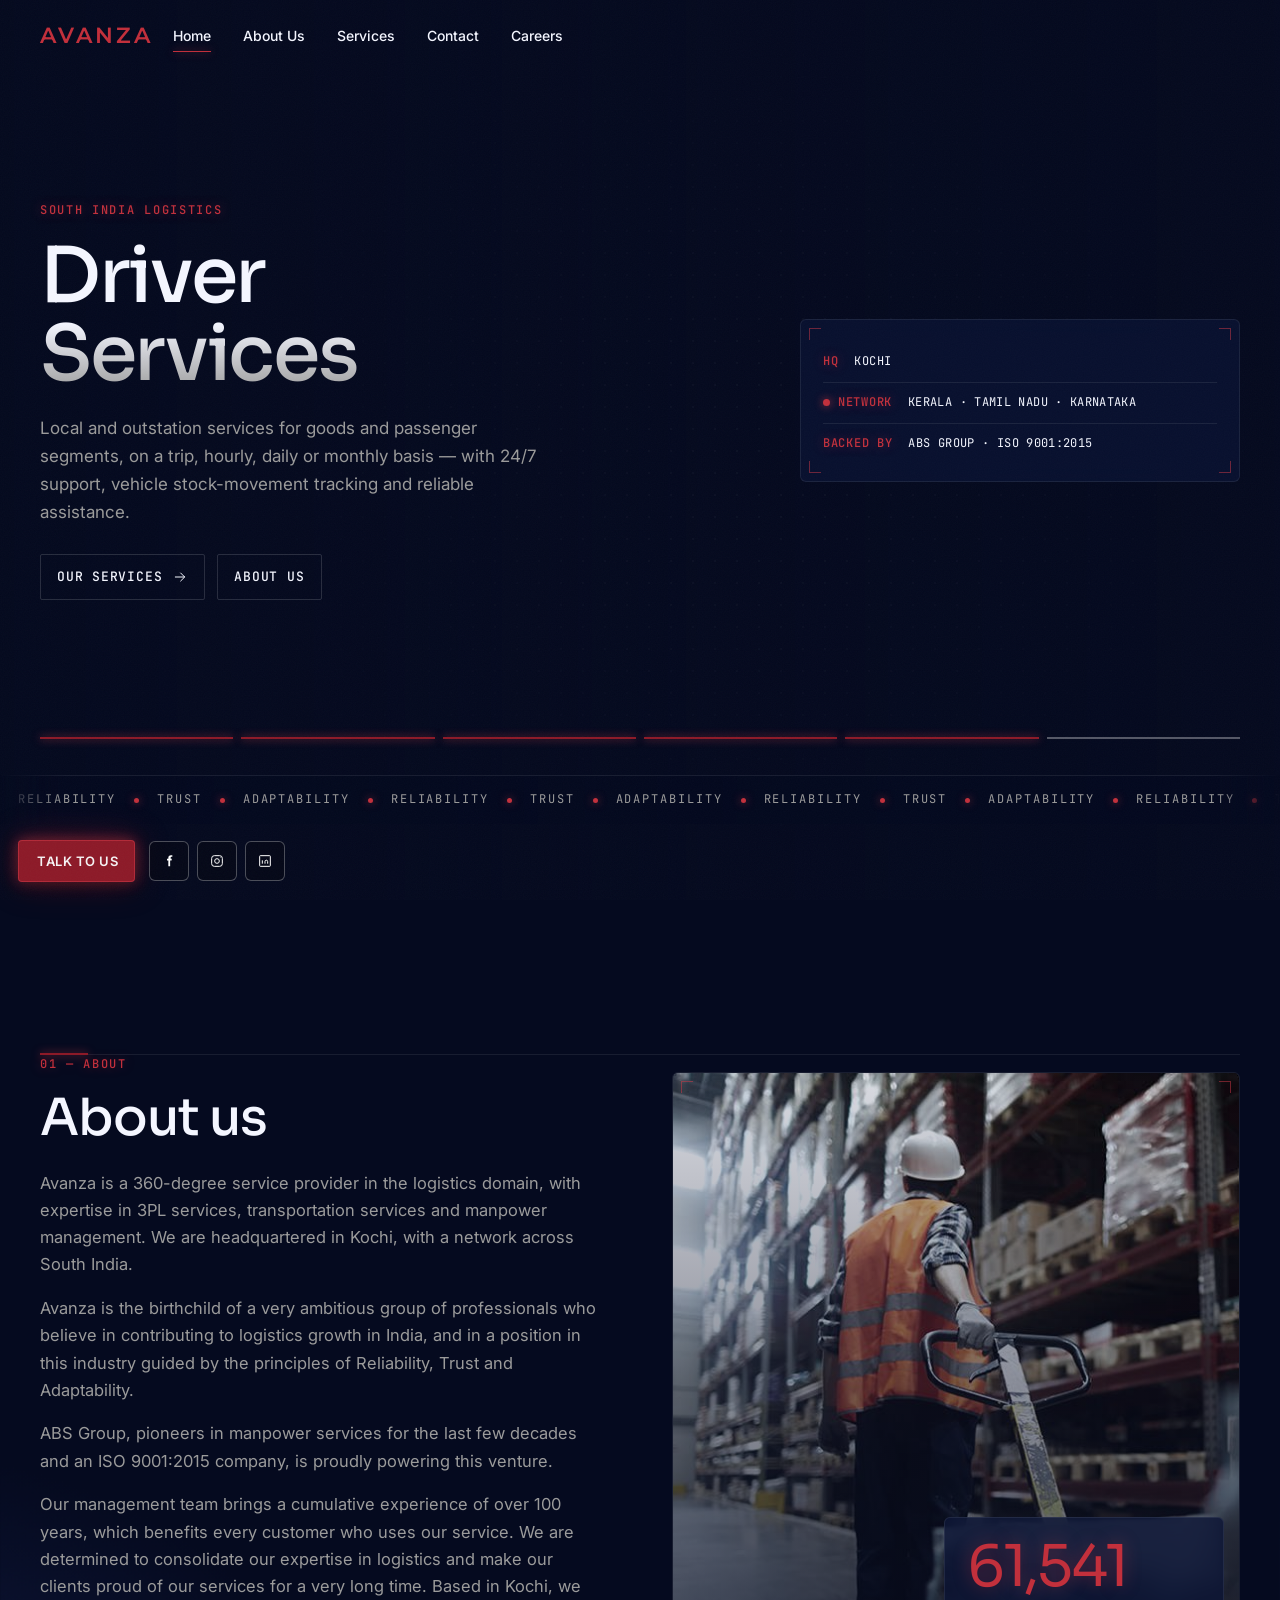
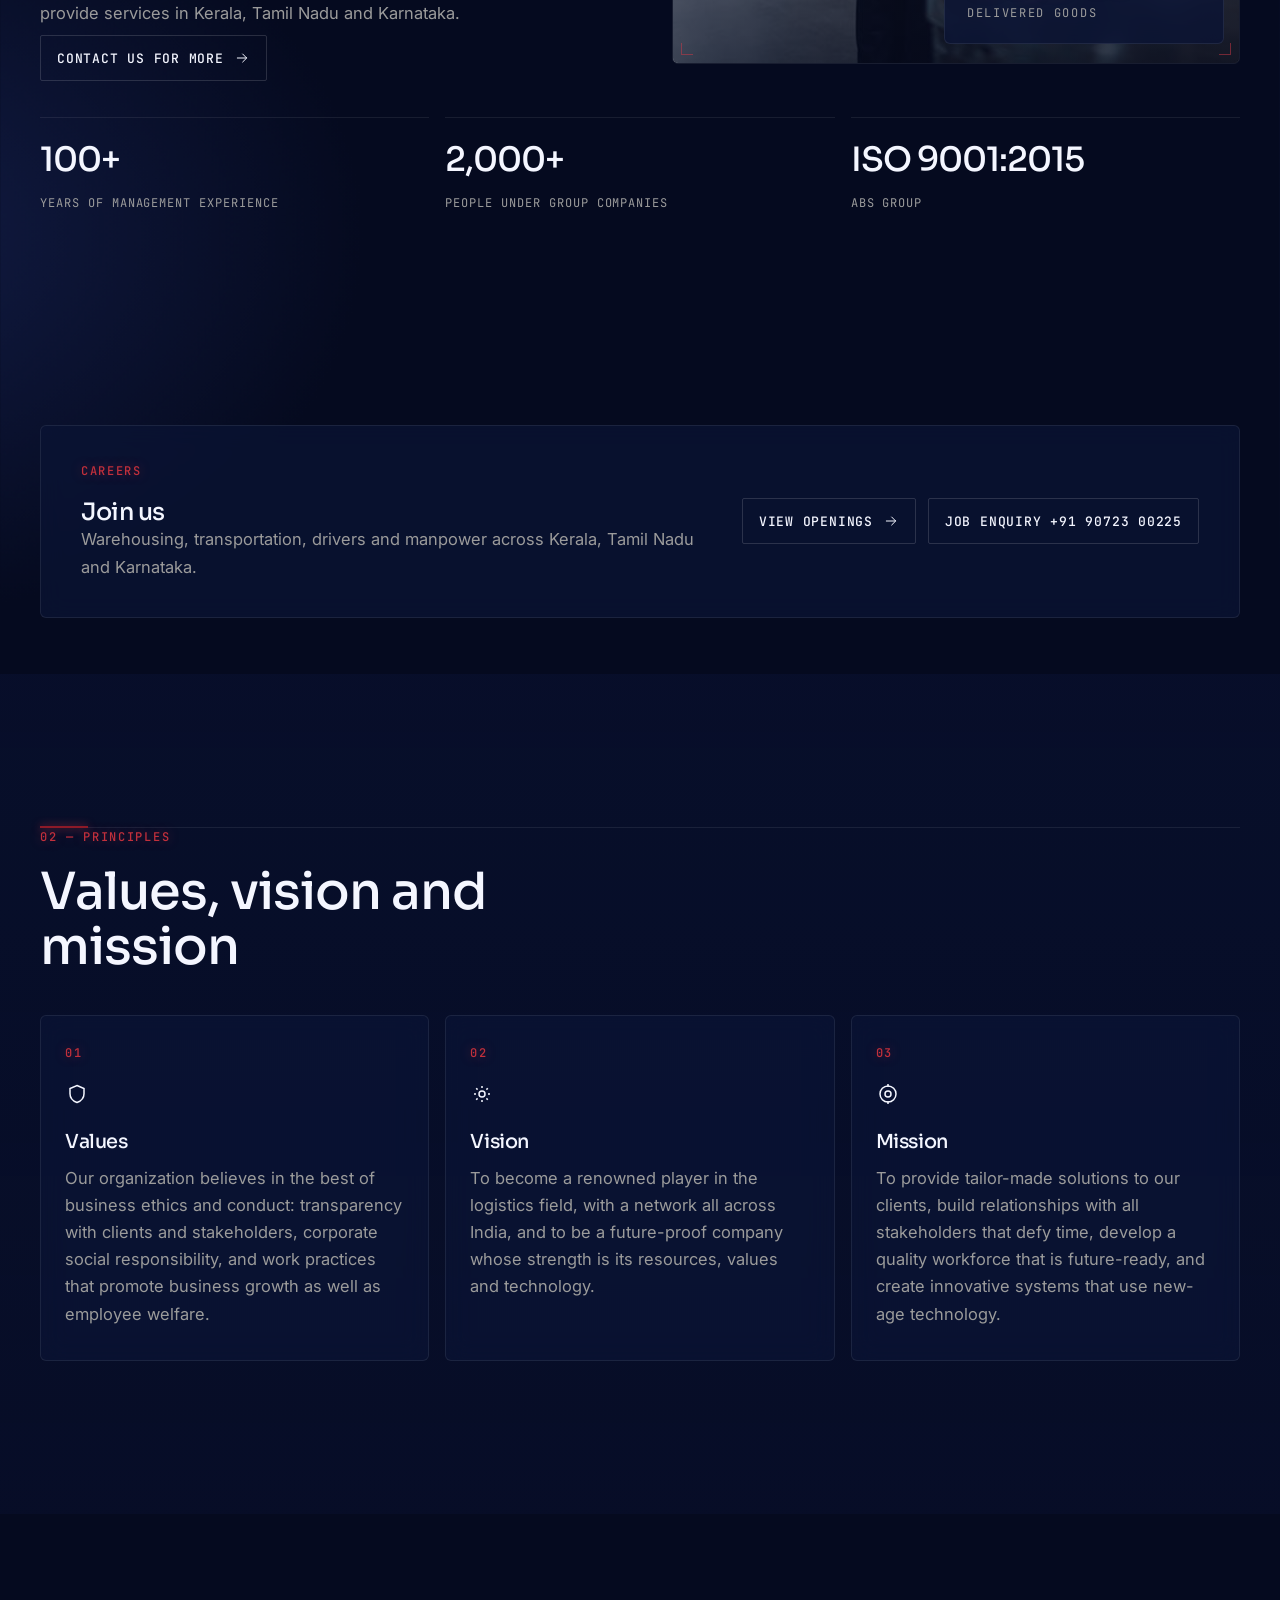
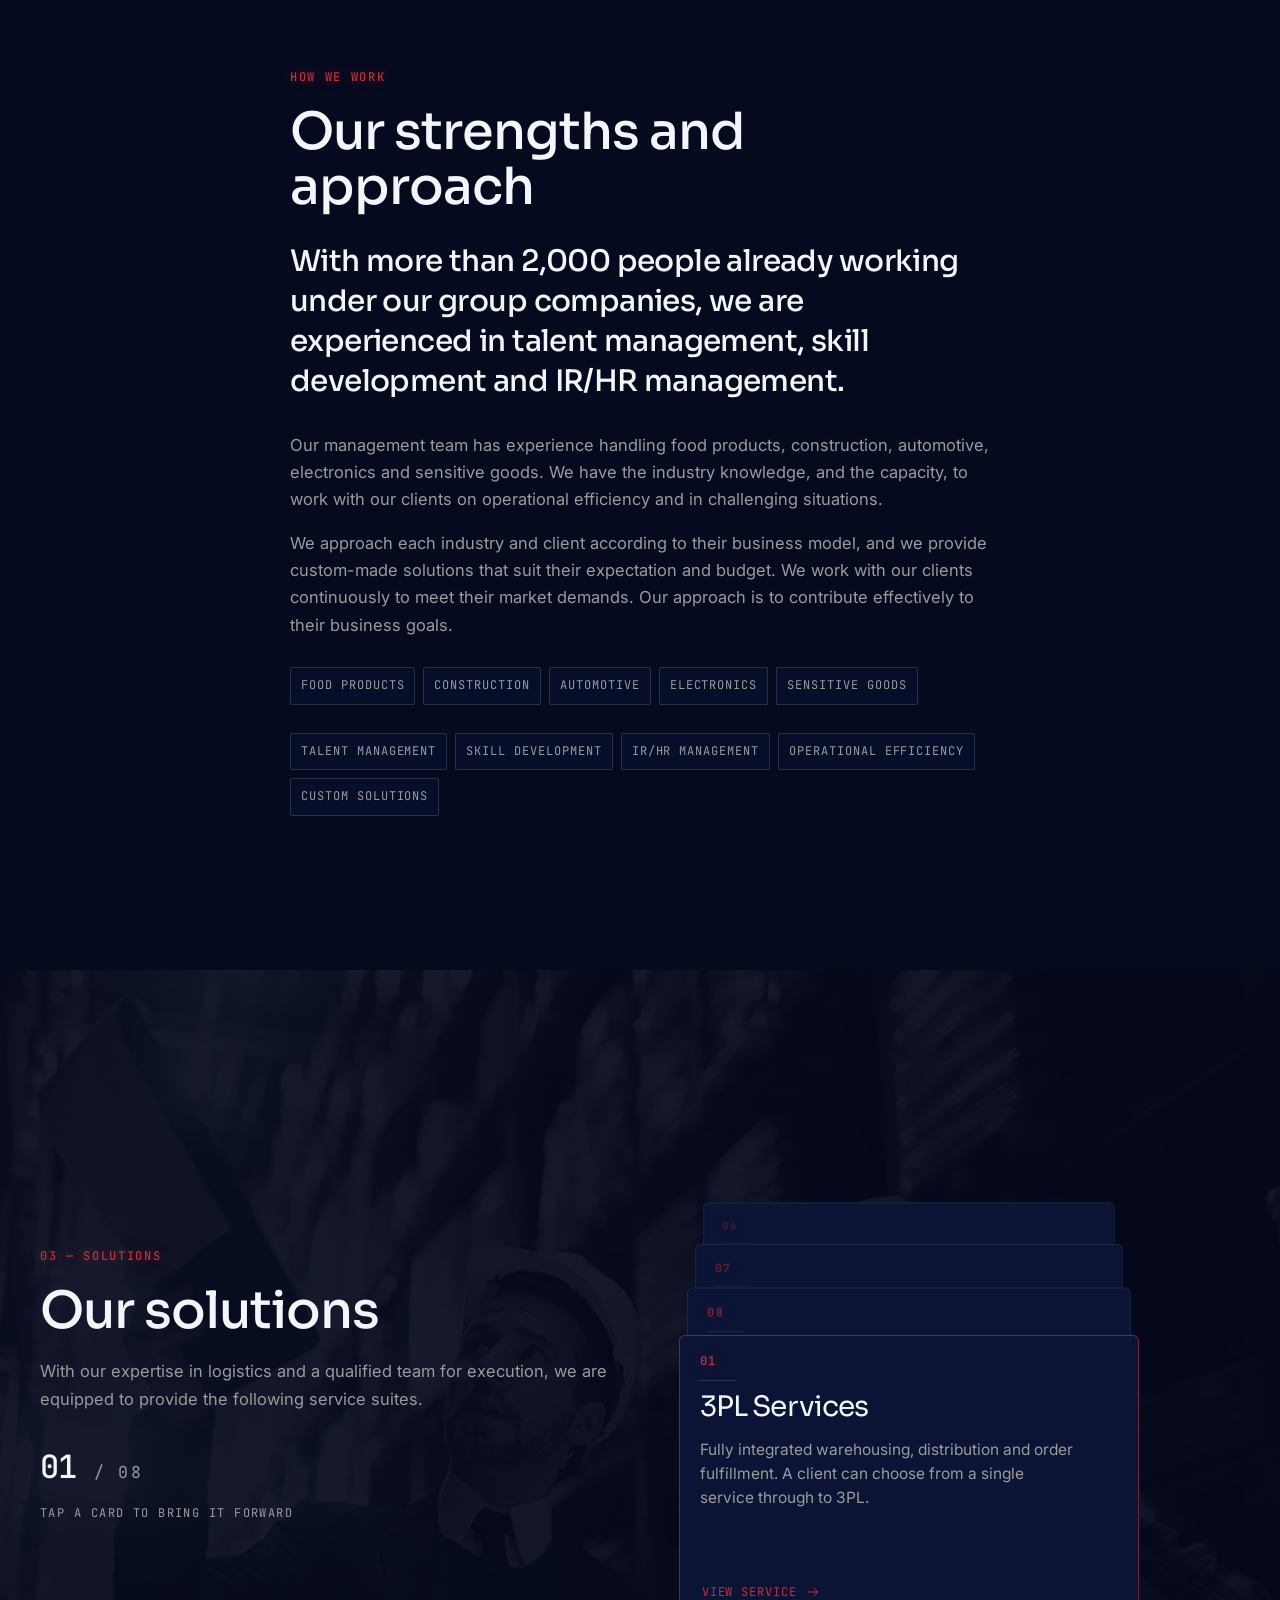
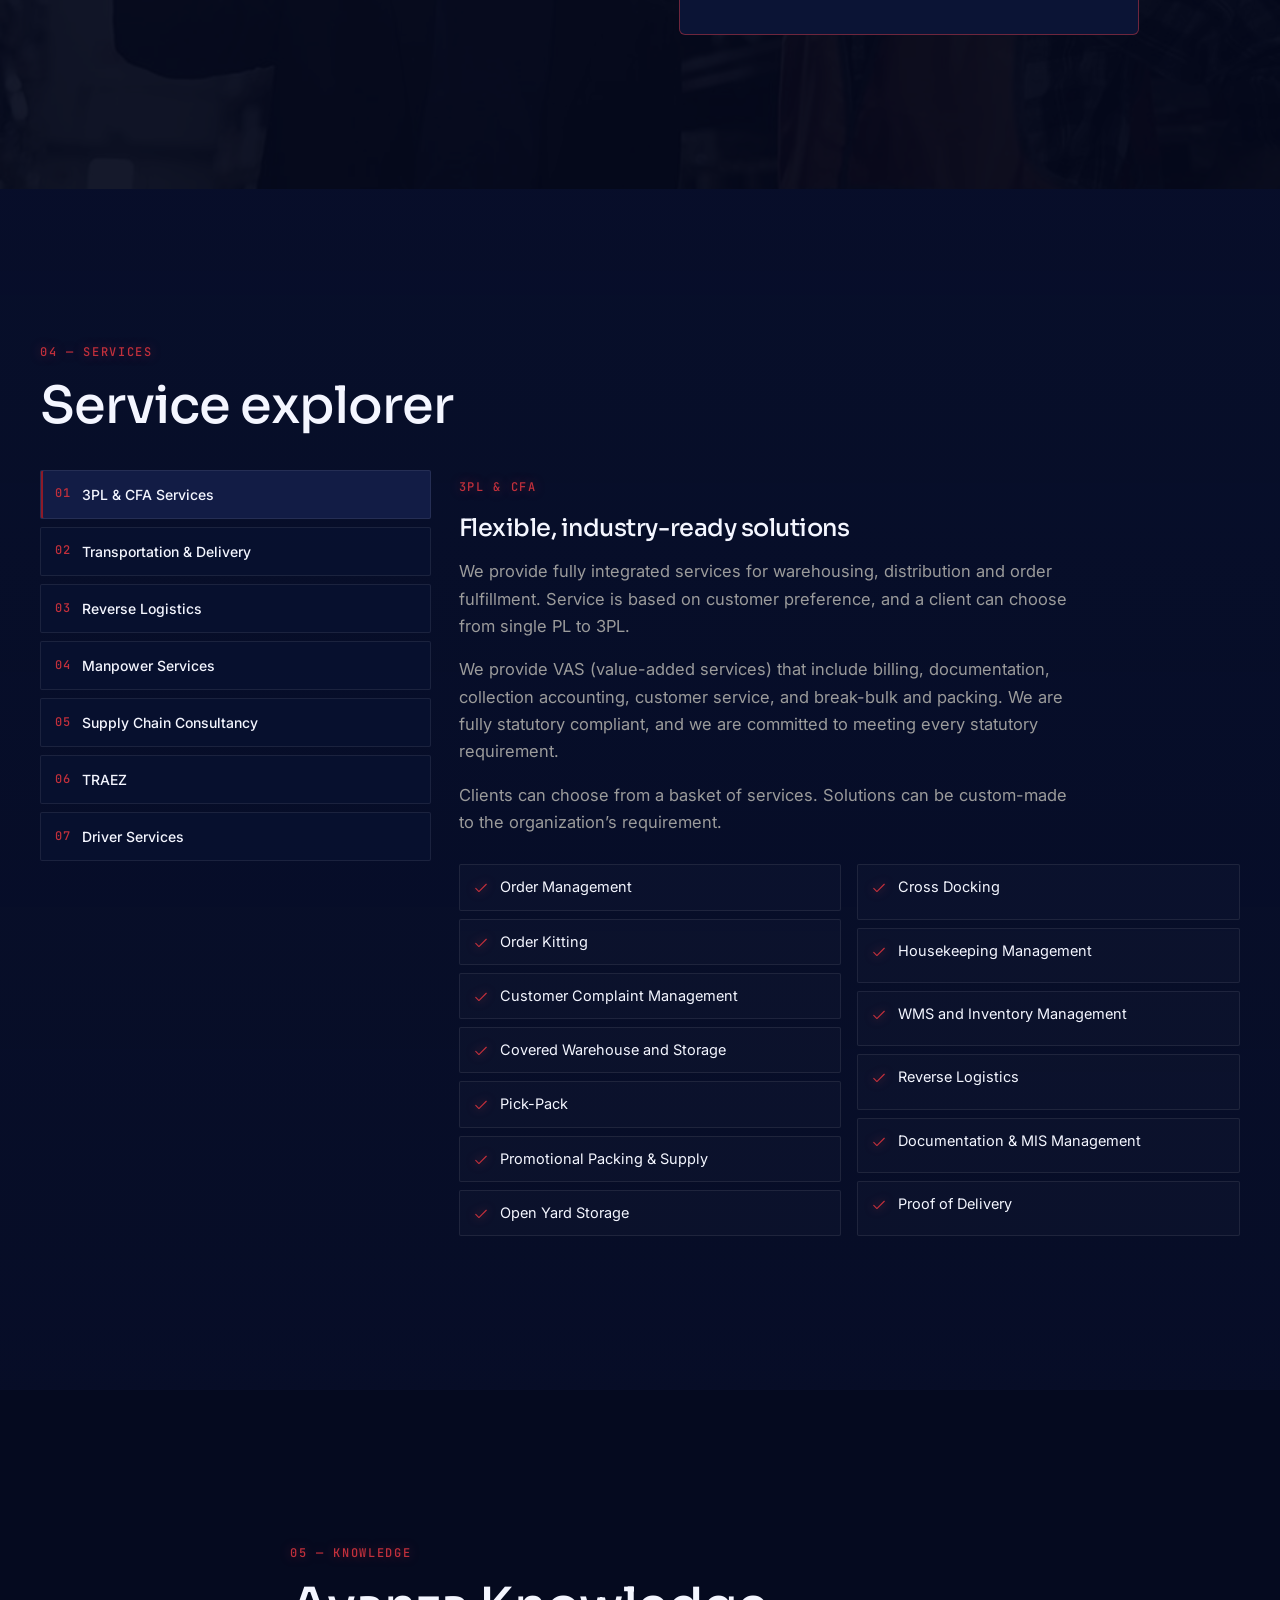
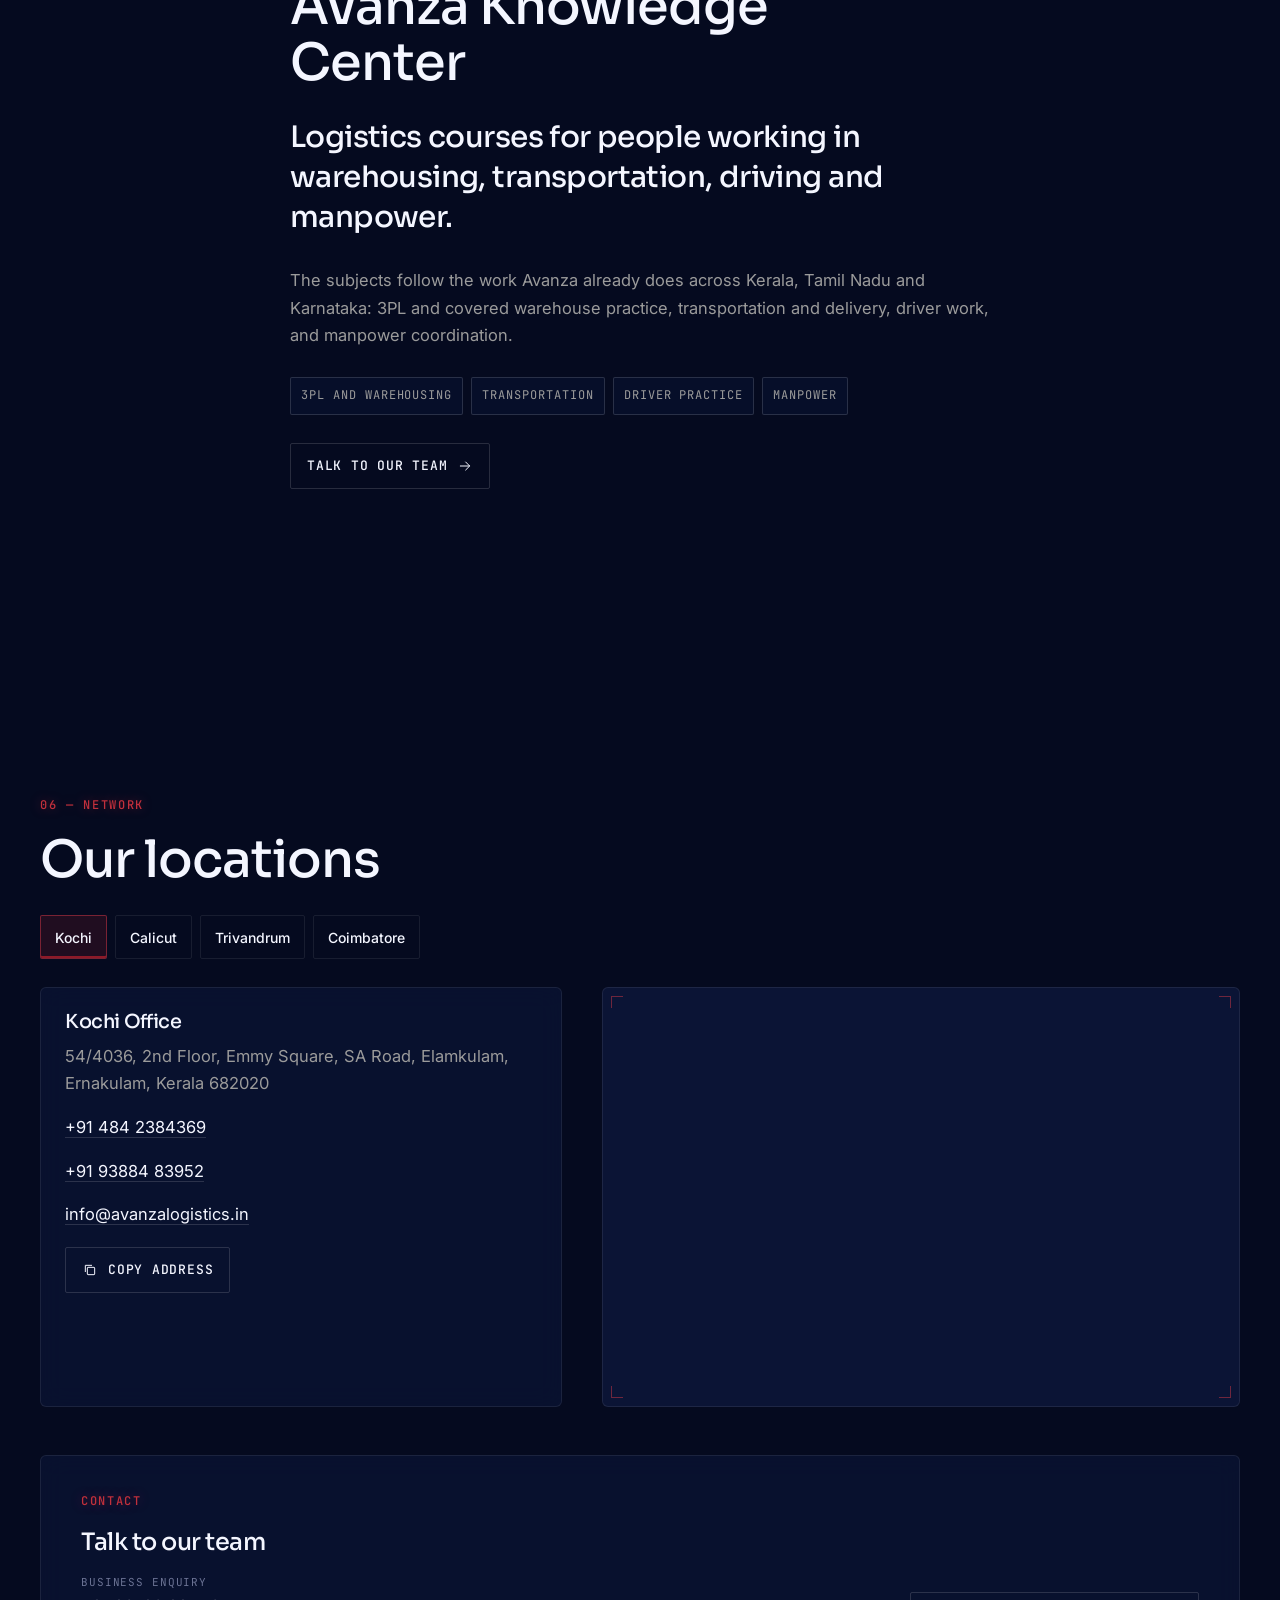
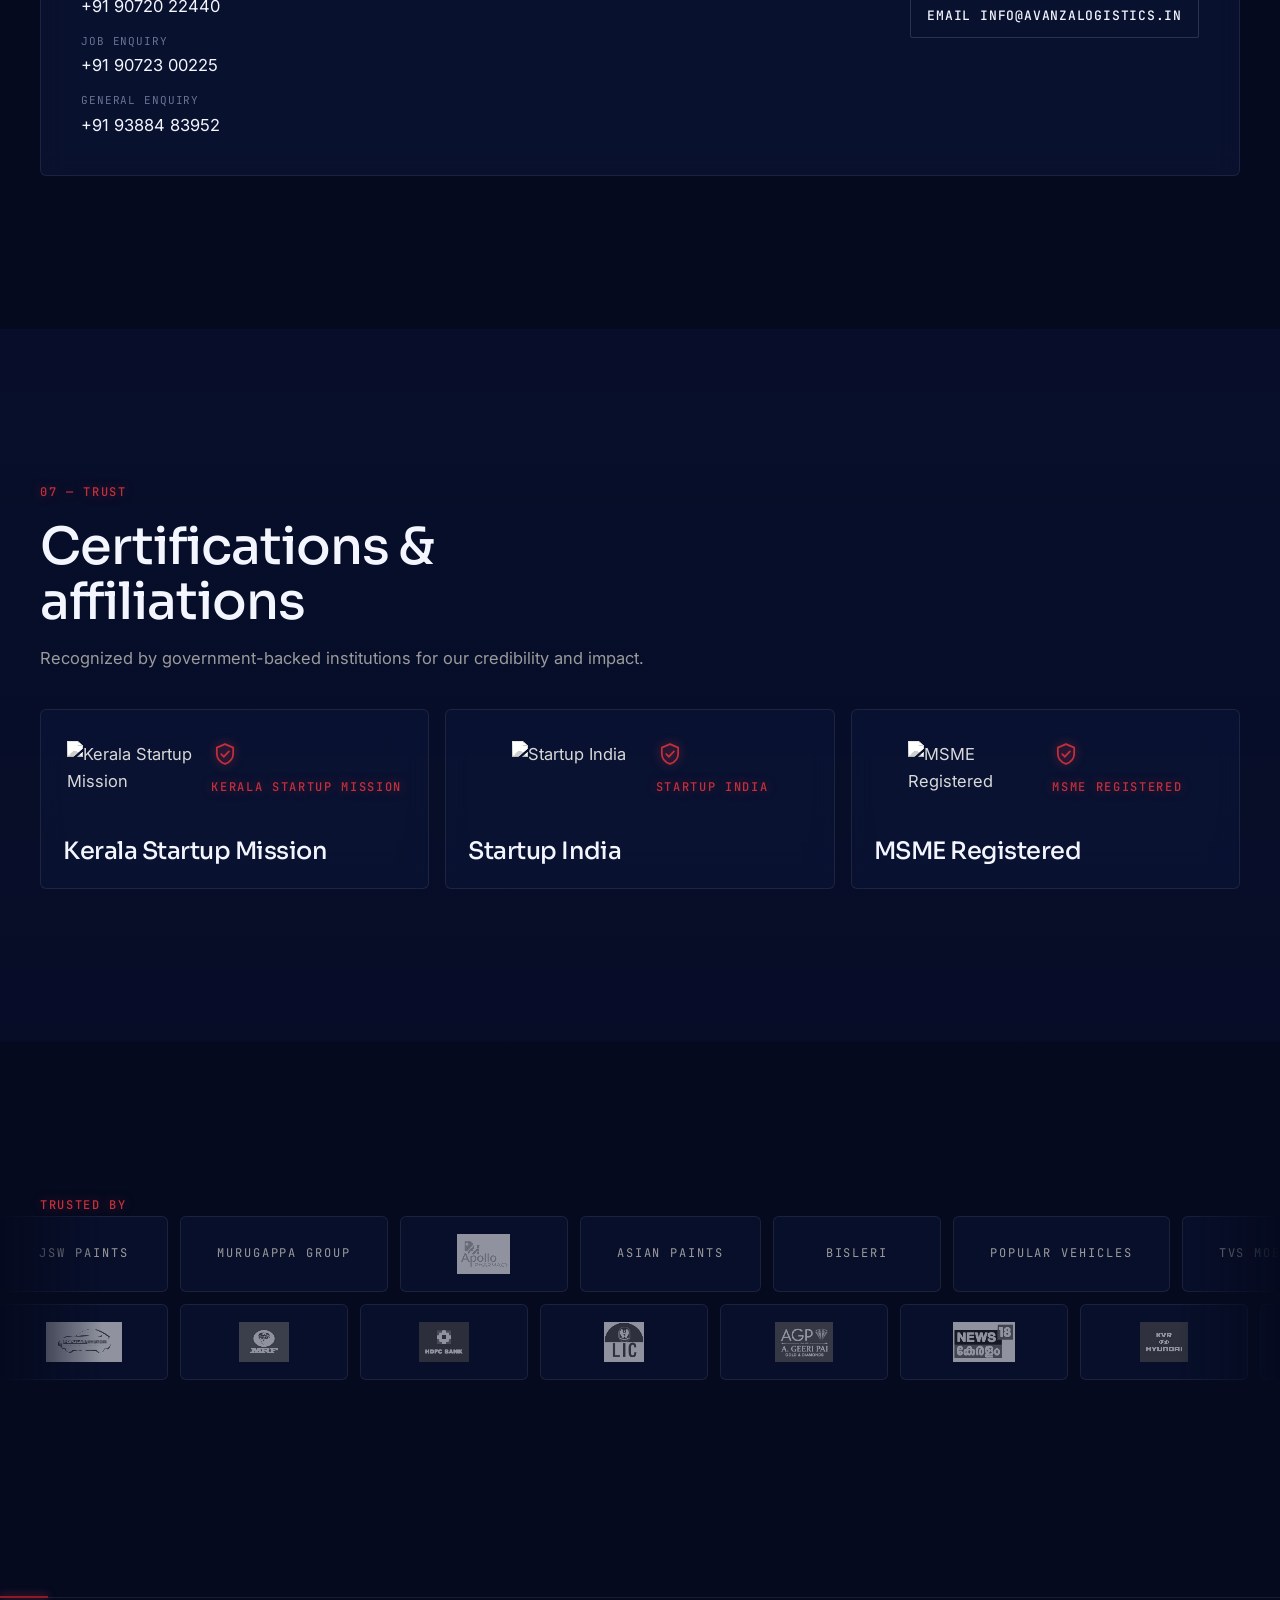
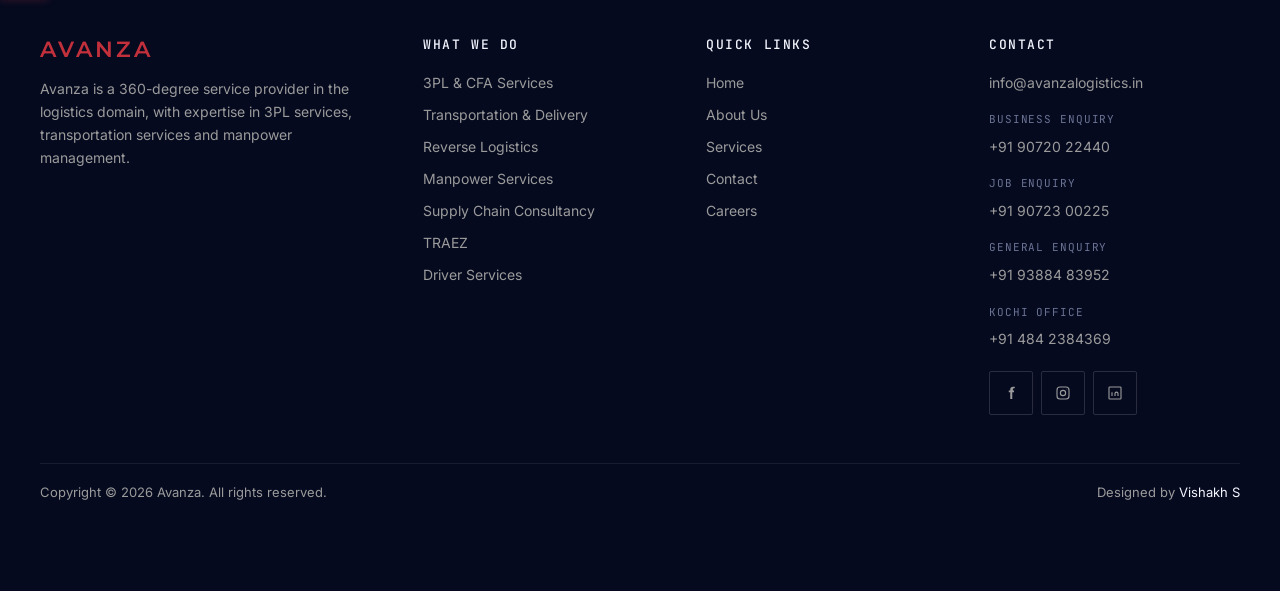
==== commit 10b30c3f: "Let a visitor choose the right line from Talk to us instead of calling the general number straight a" ====
--- a/index.html
+++ b/index.html
@@ -38,7 +38,7 @@
   <link rel="preload" as="style" href="https://fonts.googleapis.com/css2?family=Inter:wght@400;500;600&family=JetBrains+Mono:wght@400;500&family=Montserrat:wght@600&family=Sora:wght@500;600&display=swap">
   <link rel="stylesheet" href="https://fonts.googleapis.com/css2?family=Inter:wght@400;500;600&family=JetBrains+Mono:wght@400;500&family=Montserrat:wght@600&family=Sora:wght@500;600&display=swap">
   <link rel="preload" as="image" href="assets/images/opt/banner-1.jpg" fetchpriority="high">
-  <link rel="stylesheet" href="assets/css/style.css?v=20261004u">
+  <link rel="stylesheet" href="assets/css/style.css?v=20261004v">
 
   <script type="application/ld+json">
   {
@@ -867,7 +867,18 @@
   </footer>
 
   <div class="corner-dock">
-    <a class="corner-dock__phone" href="tel:+919388483952">General <span>+91 93884 83952</span> <svg width="15" height="15" aria-hidden="true"><use href="#i-arrow"/></svg></a>
+    <button type="button" class="corner-dock__phone" id="call-menu" aria-expanded="false" aria-controls="call-sheet">Talk to us</button>
+    <div class="call-sheet" id="call-sheet" role="dialog" aria-labelledby="call-sheet-title" hidden>
+      <div class="call-sheet__head">
+        <p id="call-sheet-title">Talk to us</p>
+        <button type="button" class="call-sheet__close" aria-label="Close">
+          <svg width="16" height="16" viewBox="0 0 24 24" fill="none" stroke="currentColor" stroke-width="1.5" aria-hidden="true"><path d="M6 6l12 12M18 6L6 18"/></svg>
+        </button>
+      </div>
+      <a href="tel:+919072022440"><span>Business enquiry</span><strong>+91 90720 22440</strong></a>
+      <a href="tel:+919072300225"><span>Job enquiry</span><strong>+91 90723 00225</strong></a>
+      <a href="tel:+919388483952"><span>General enquiry</span><strong>+91 93884 83952</strong></a>
+    </div>
     <div class="corner-dock__social">
       <a href="https://www.facebook.com/profile.php?id=61559986353555" target="_blank" rel="noopener noreferrer" aria-label="Facebook"><svg width="16" height="16" viewBox="0 0 24 24" fill="currentColor" aria-hidden="true"><path d="M14.5 8.5V6.8c0-.7.5-1.1 1.2-1.1H17V3.5h-2.1C12.4 3.5 11 4.9 11 7.1v1.4H9v2.6h2V20h2.7v-8.9h2.2l.3-2.6h-2.5z"/></svg></a>
       <a href="https://www.instagram.com/avanza_log" target="_blank" rel="noopener noreferrer" aria-label="Instagram"><svg width="16" height="16" viewBox="0 0 24 24" fill="none" stroke="currentColor" stroke-width="1.5" aria-hidden="true"><rect x="4" y="4" width="16" height="16" rx="4"/><circle cx="12" cy="12" r="3.5"/><circle cx="17.2" cy="6.8" r="0.6" fill="currentColor" stroke="none"/></svg></a>
@@ -876,6 +887,6 @@
   </div>
 
   <button type="button" class="to-top" id="to-top" aria-label="Back to top"><svg width="18" height="18" aria-hidden="true"><use href="#i-up"/></svg></button>
-  <script src="assets/js/main.js?v=20261004h" defer></script>
+  <script src="assets/js/main.js?v=20261004v" defer></script>
 </body>
 </html>
--- a/assets/css/style.css
+++ b/assets/css/style.css
@@ -1172,13 +1172,74 @@
   text-transform: uppercase;
   white-space: nowrap;
 }
-.corner-dock__phone span { letter-spacing: 0.03em; }
-.corner-dock__phone svg { flex: none; }
-.corner-dock__phone:hover {
+.corner-dock__phone:hover,
+.corner-dock__phone[aria-expanded="true"] {
   background: #a32032;
   box-shadow: 0 0 16px rgba(210, 56, 70, 0.7), 0 0 40px rgba(141, 26, 40, 0.55), 0 8px 18px rgba(0, 0, 0, 0.32);
 }
-.corner-dock__phone:hover svg { transform: translateX(3px); }
+.call-sheet {
+  position: absolute;
+  left: 0;
+  bottom: calc(100% + 10px);
+  width: 280px;
+  display: grid;
+  gap: 6px;
+  padding: 14px;
+  background: rgba(8, 15, 43, 0.96);
+  border: 1px solid var(--line-strong);
+  border-radius: var(--r-md);
+  box-shadow: 0 16px 40px rgba(0, 0, 0, 0.45);
+  backdrop-filter: blur(16px);
+}
+.call-sheet[hidden] { display: none; }
+.call-sheet__head {
+  display: flex;
+  align-items: center;
+  justify-content: space-between;
+  gap: 12px;
+  margin-bottom: 4px;
+}
+.call-sheet__head p {
+  margin: 0;
+  font-family: var(--font-mono);
+  font-size: 12px;
+  font-weight: 500;
+  letter-spacing: 0.12em;
+  text-transform: uppercase;
+  color: var(--text-1);
+}
+.call-sheet__close {
+  width: 32px;
+  height: 32px;
+  display: inline-flex;
+  align-items: center;
+  justify-content: center;
+  color: var(--text-1);
+  border-radius: var(--r-sm);
+}
+.call-sheet__close:hover { color: var(--accent-text); }
+.call-sheet a {
+  display: grid;
+  gap: 2px;
+  min-height: 52px;
+  padding: 8px 10px;
+  border-radius: var(--r-sm);
+  background: rgba(255, 255, 255, 0.03);
+  border: 1px solid var(--line);
+}
+.call-sheet a:hover { border-color: var(--accent-line); background: var(--accent-soft); }
+.call-sheet a span {
+  font-family: var(--font-mono);
+  font-size: 11px;
+  letter-spacing: 0.08em;
+  text-transform: uppercase;
+  color: var(--text-3);
+}
+.call-sheet a strong {
+  font-weight: 500;
+  font-size: 16px;
+  color: var(--text-1);
+}
 .corner-dock__social { display: flex; align-items: center; gap: 8px; }
 .corner-dock__social a {
   width: 40px;
@@ -1226,6 +1287,7 @@
   }
   .corner-dock__social { flex: none; gap: 8px; }
   .corner-dock__social a { width: 44px; height: 44px; flex: none; }
+  .call-sheet { right: 0; width: auto; }
   .to-top { bottom: 72px; }
 }
 @media (max-width: 575px) {
@@ -1234,7 +1296,7 @@
 }
 @media (max-width: 380px) {
   .corner-dock { left: 8px; right: 8px; gap: 6px; }
-  .corner-dock__phone { padding: 0 8px; font-size: 10px; gap: 4px; letter-spacing: 0; }
+  .corner-dock__phone { padding: 0 10px; font-size: 12px; letter-spacing: 0.02em; }
   .corner-dock__social { gap: 6px; }
   .corner-dock__phone,
   .corner-dock__social a { height: 40px; }
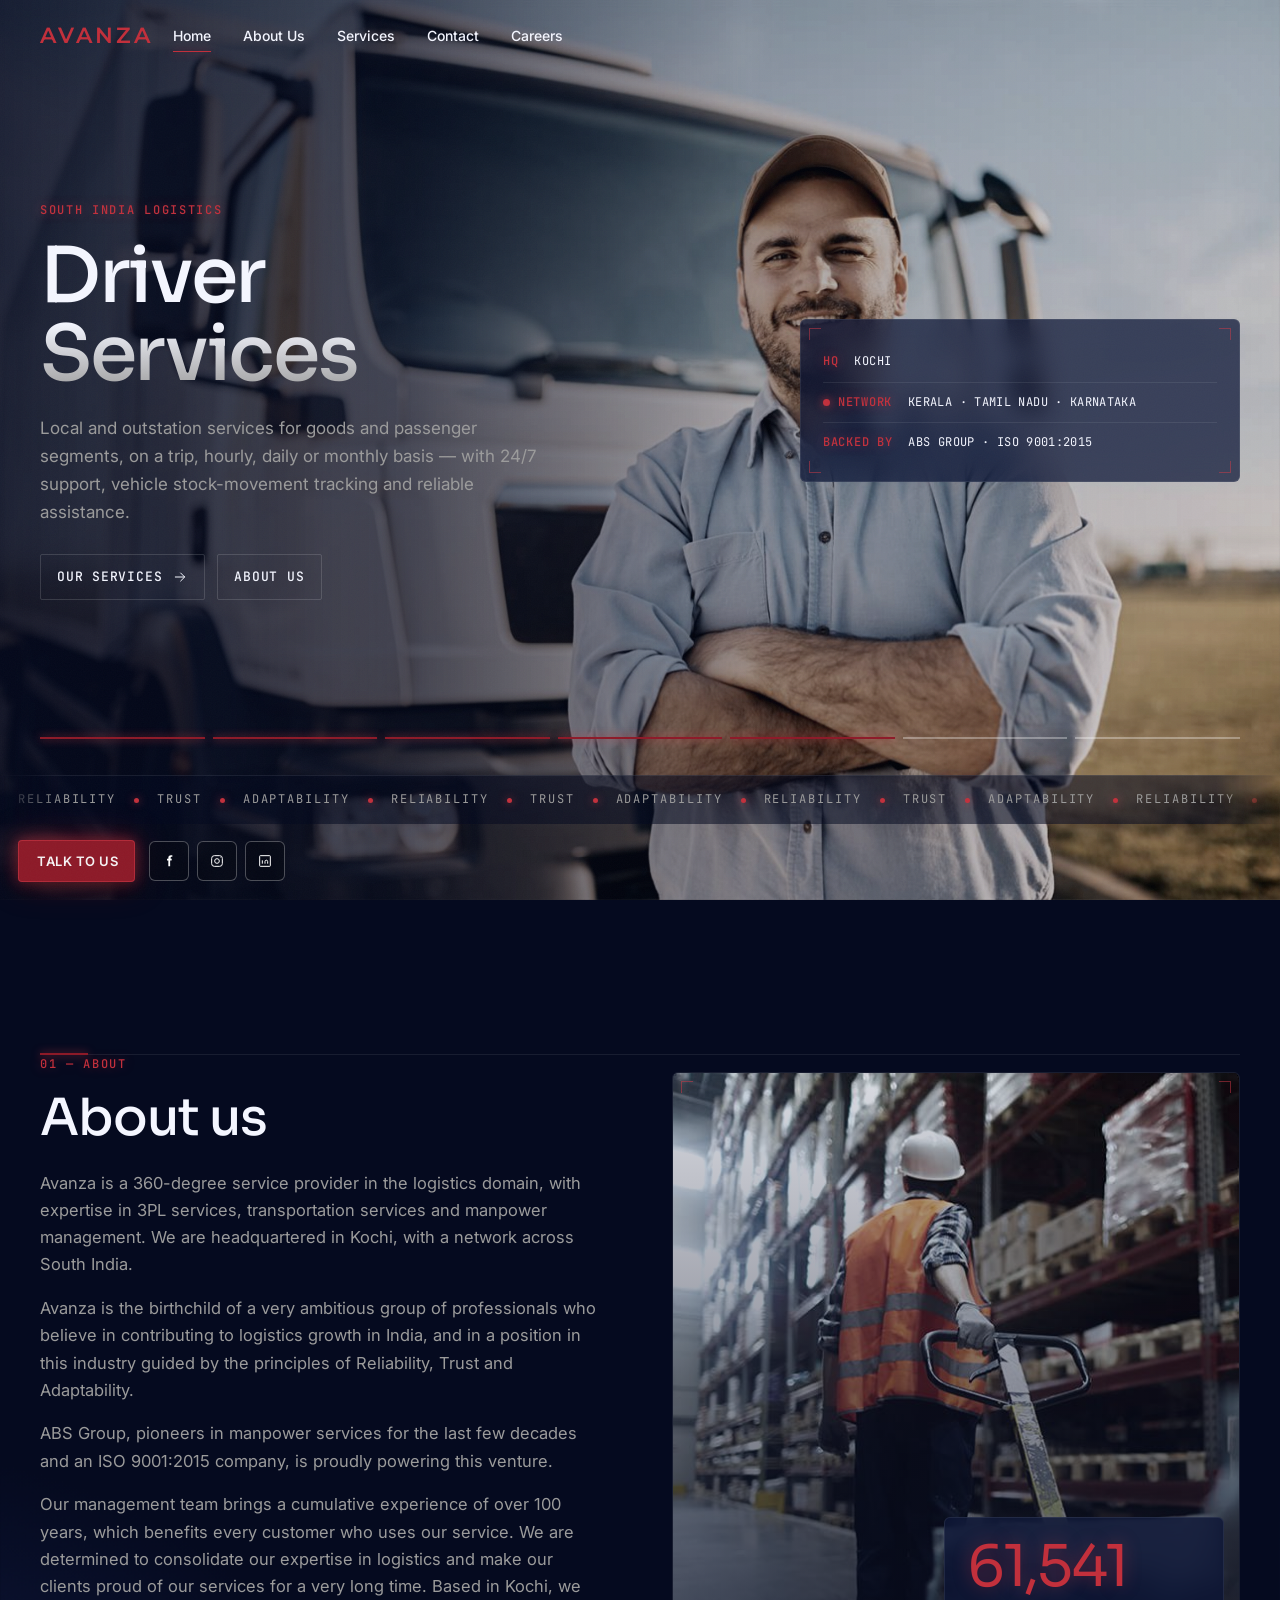
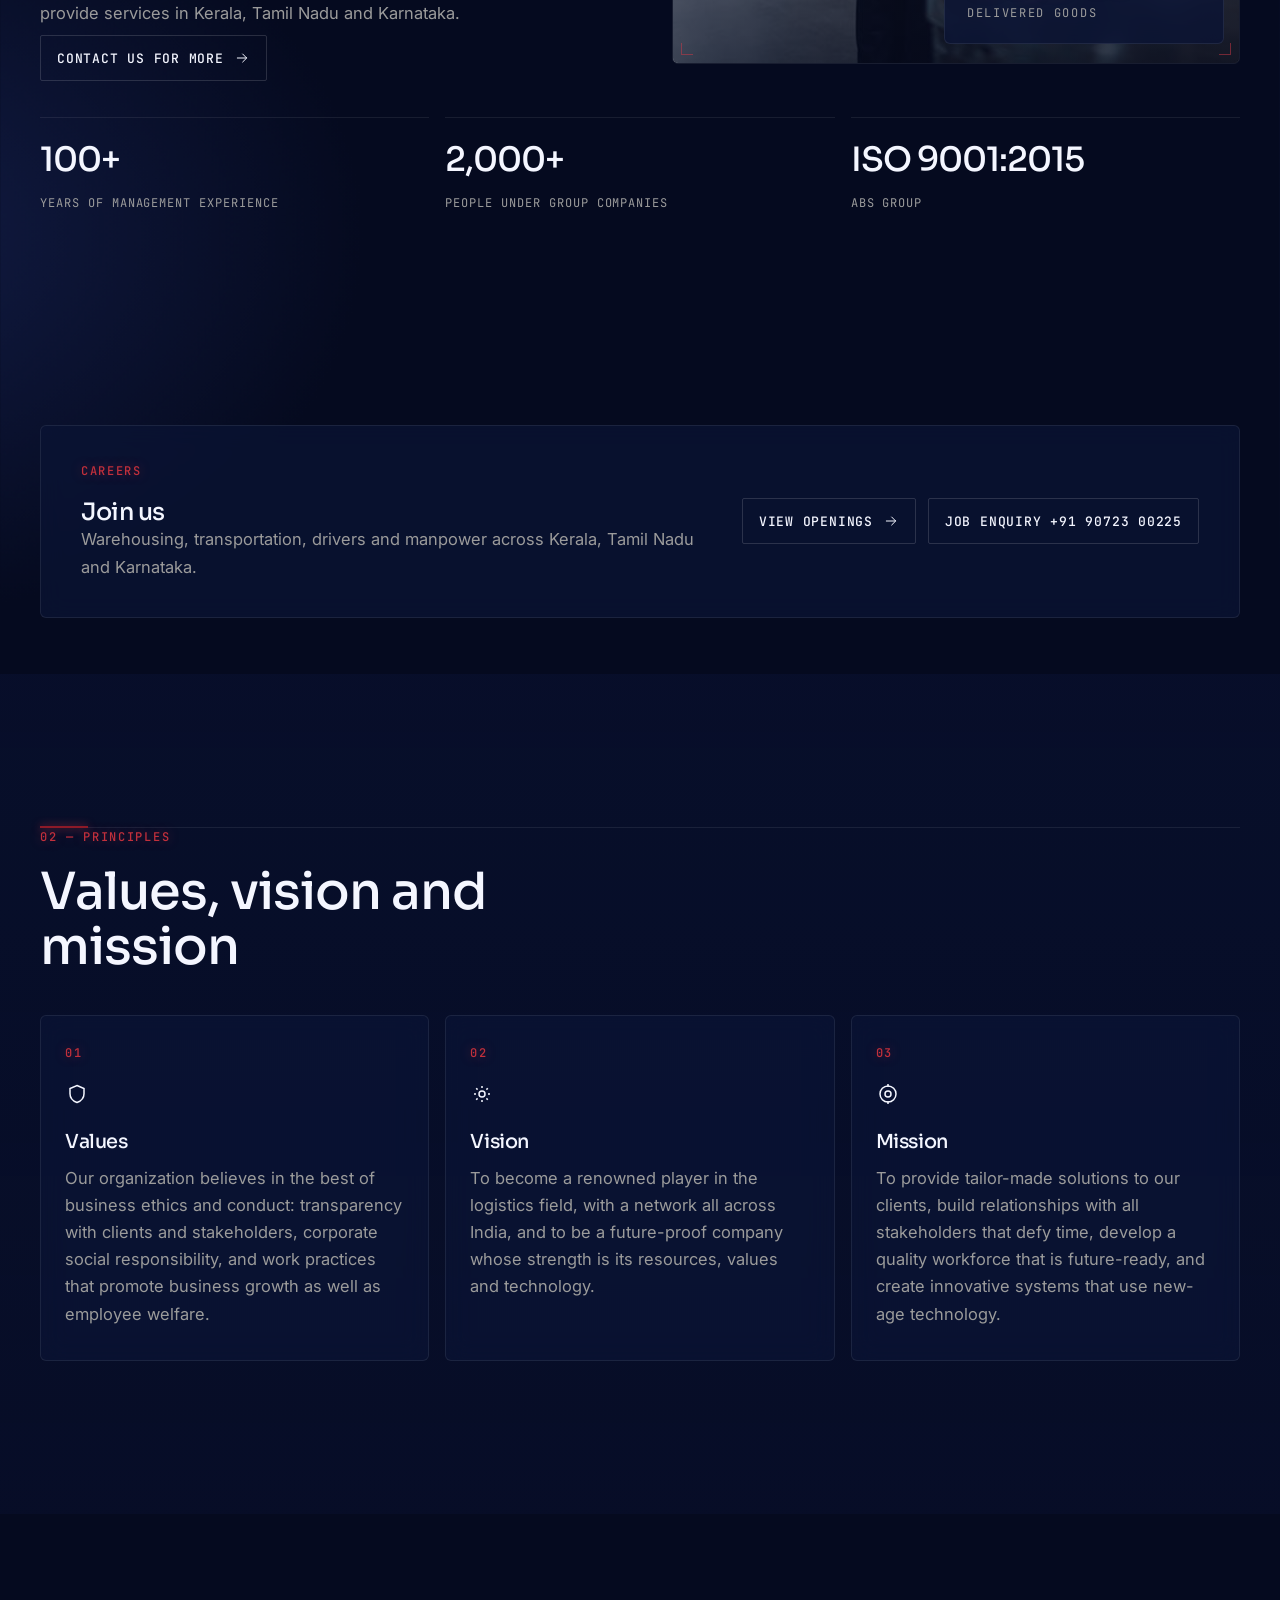
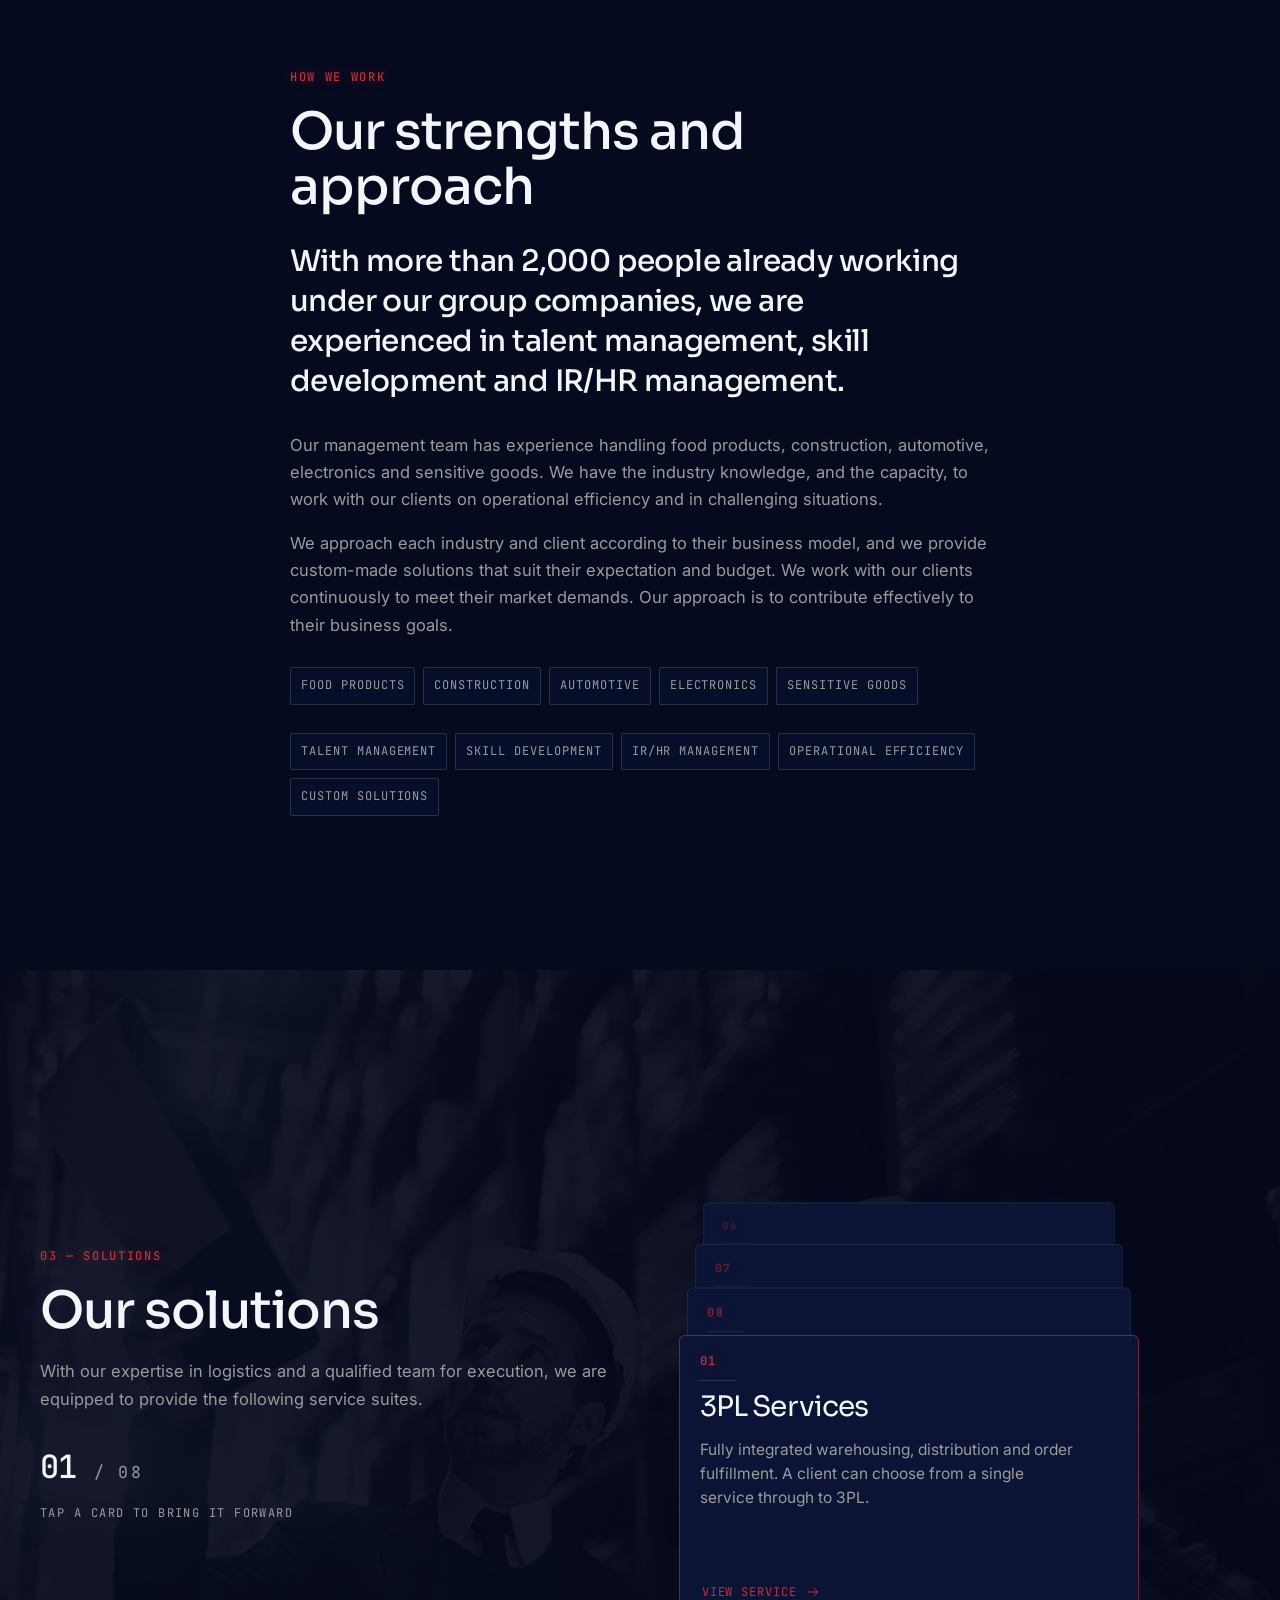
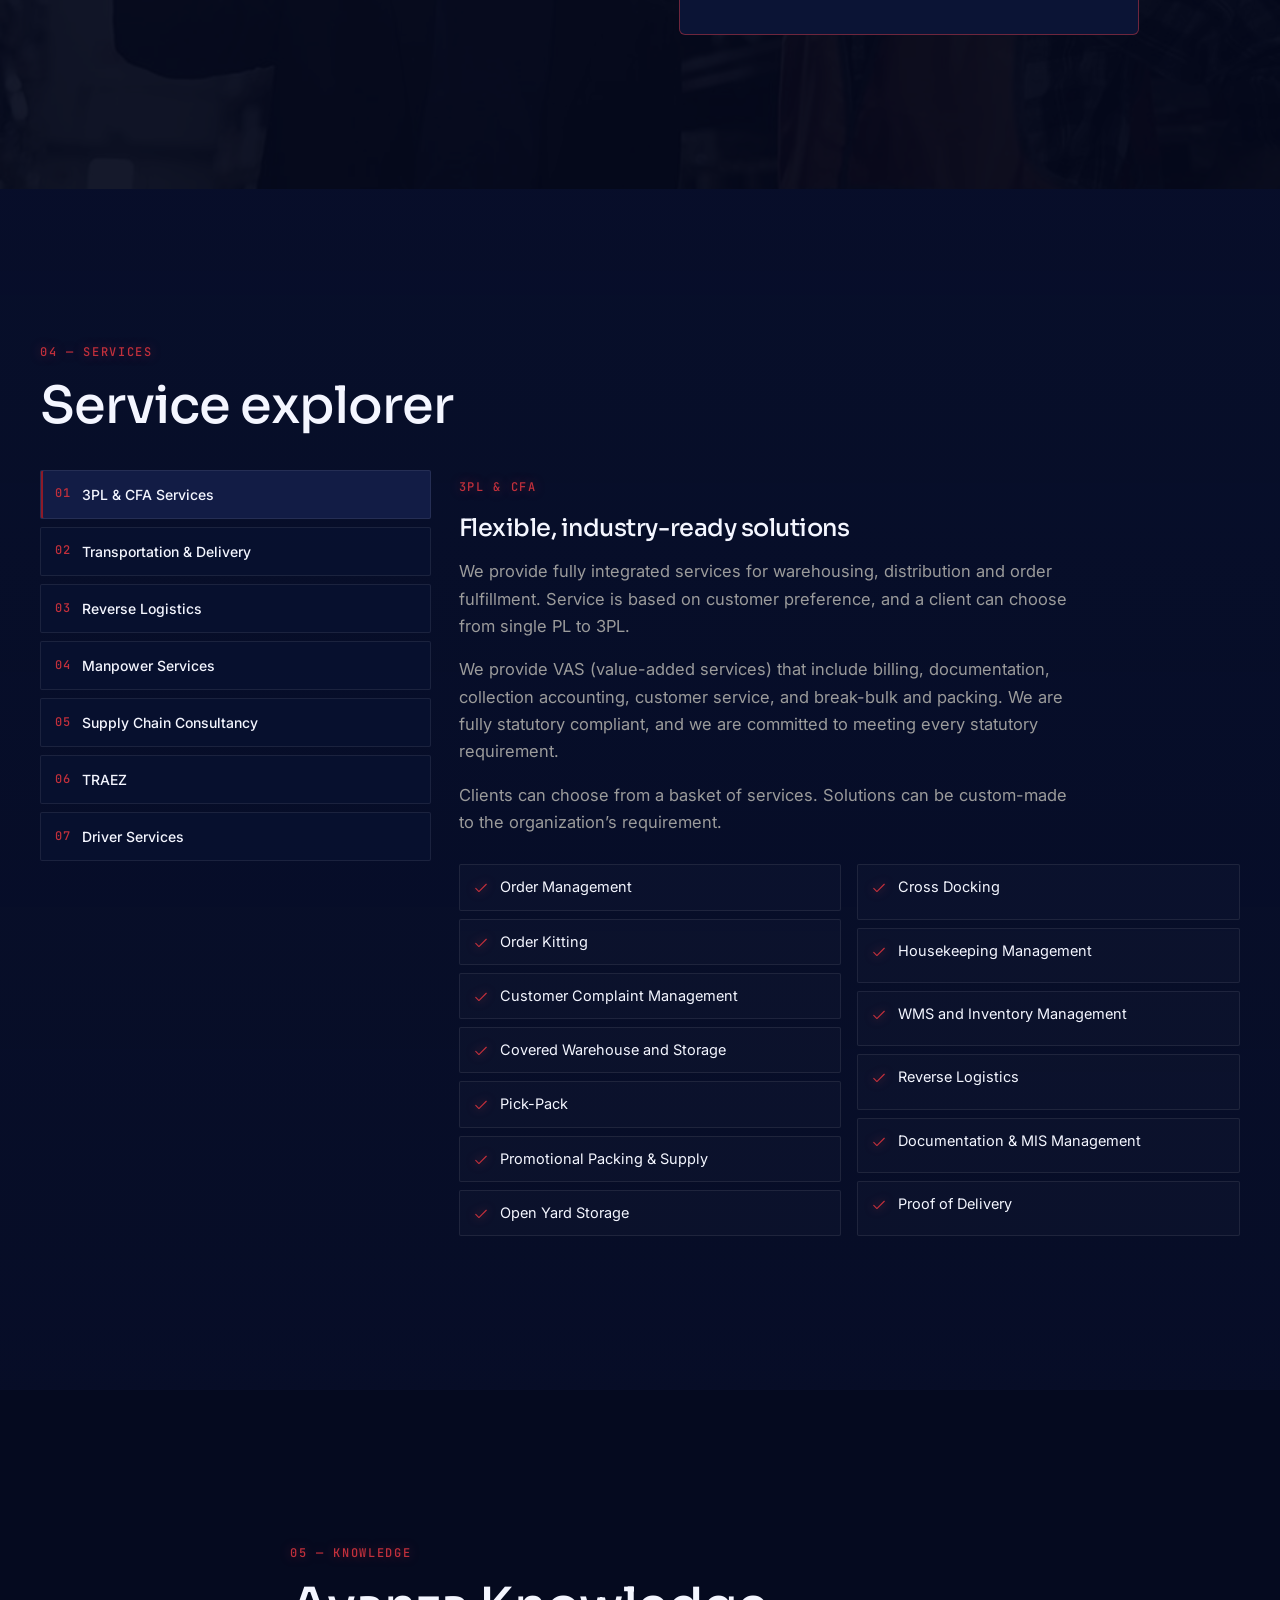
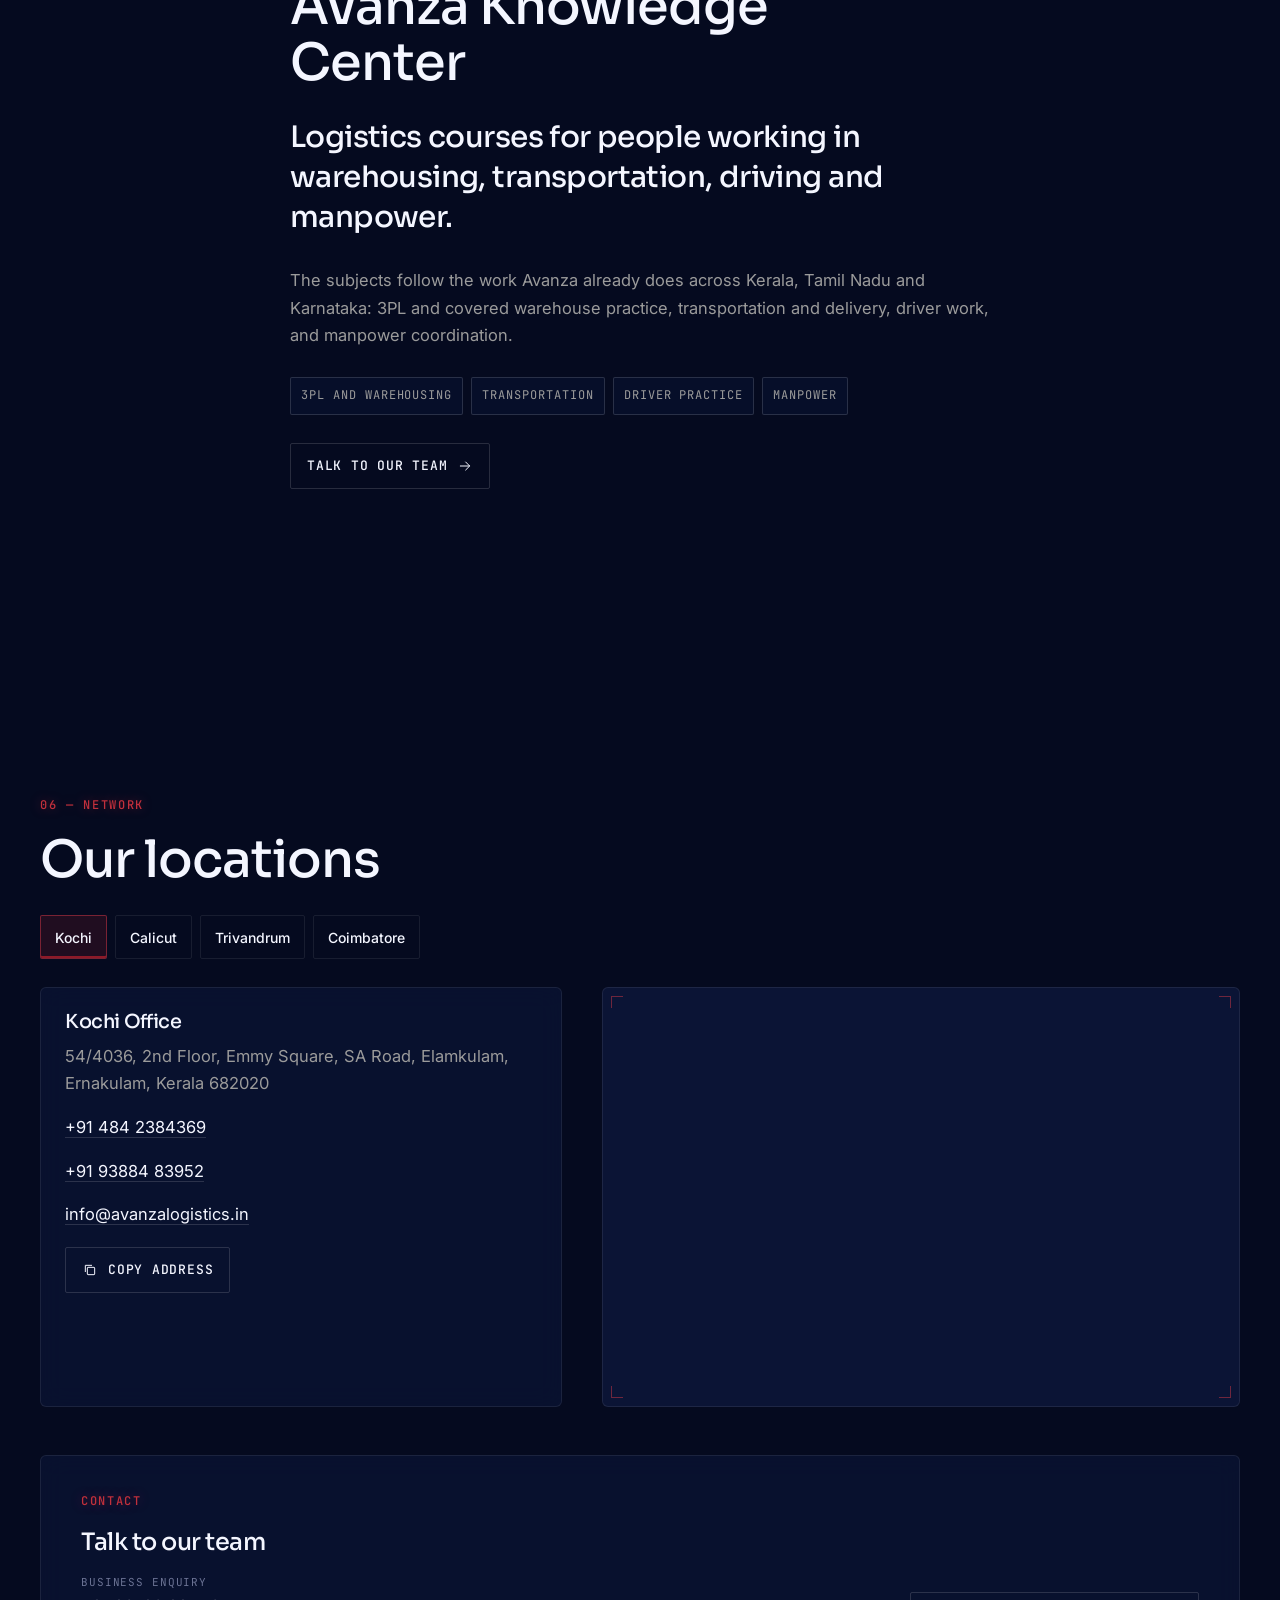
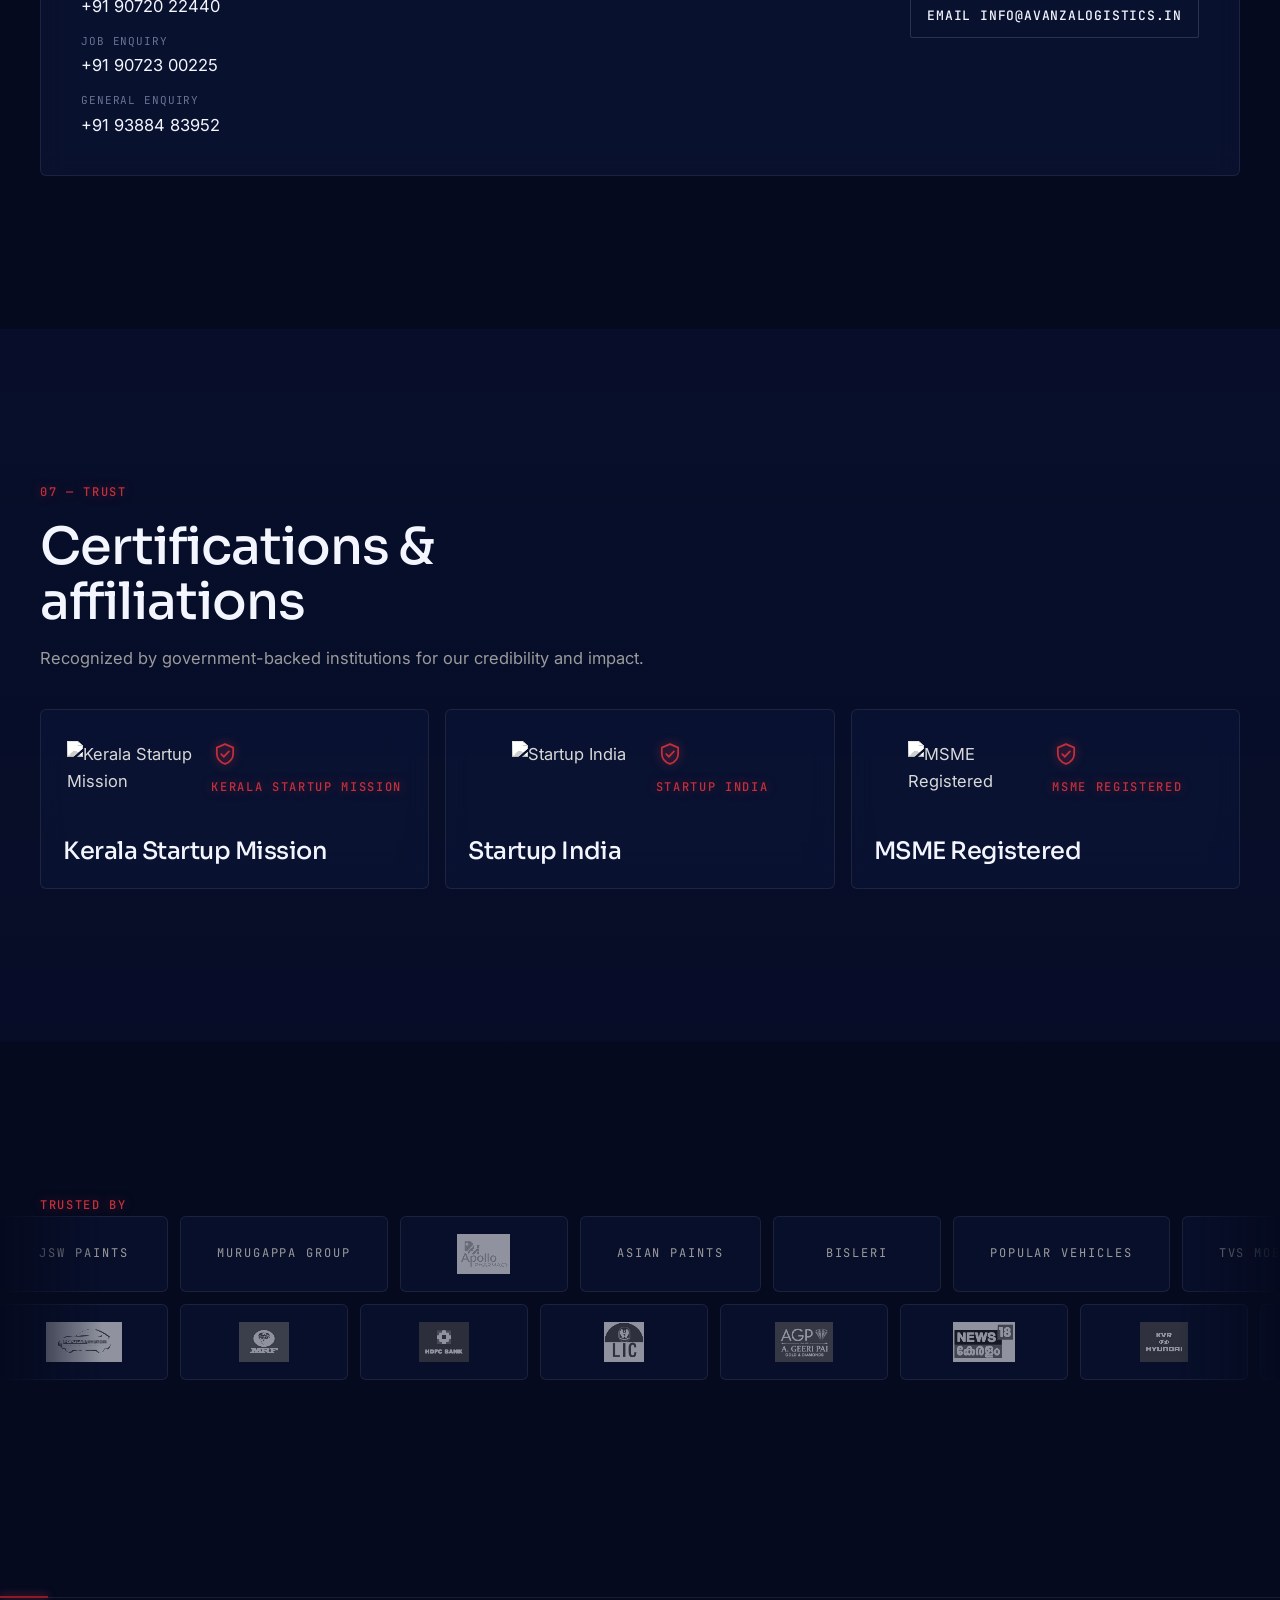
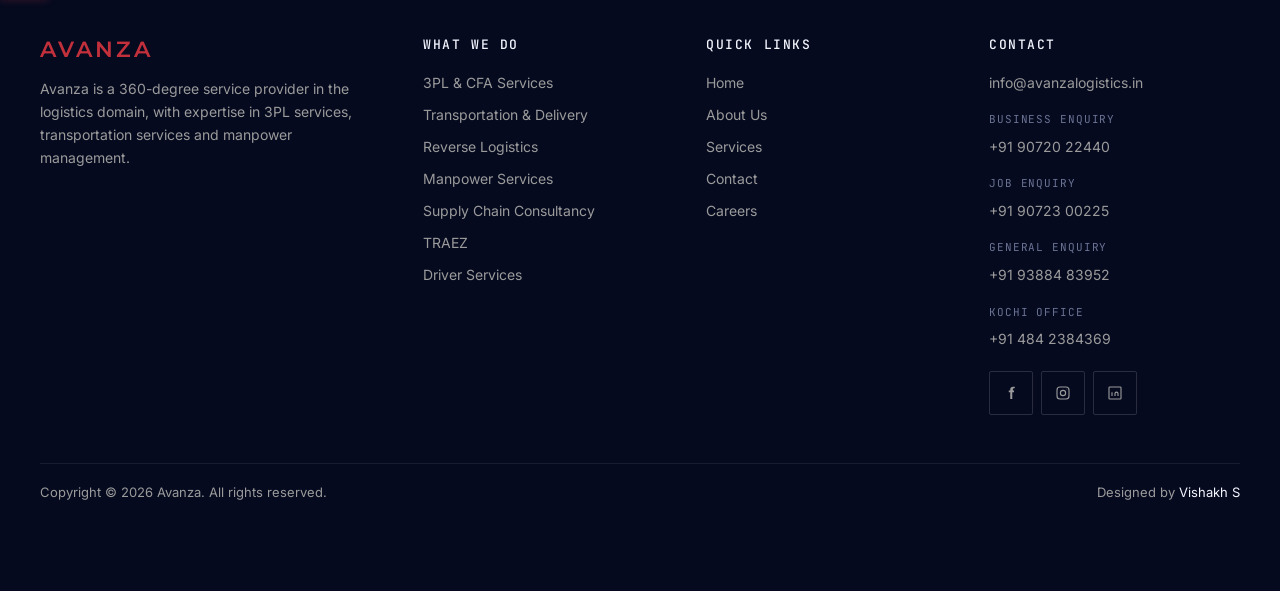
==== commit aaaf7512: "Add a Knowledge Center banner for the logistics courses, and open the three enquiry lines as separat" ====
--- a/index.html
+++ b/index.html
@@ -38,7 +38,7 @@
   <link rel="preload" as="style" href="https://fonts.googleapis.com/css2?family=Inter:wght@400;500;600&family=JetBrains+Mono:wght@400;500&family=Montserrat:wght@600&family=Sora:wght@500;600&display=swap">
   <link rel="stylesheet" href="https://fonts.googleapis.com/css2?family=Inter:wght@400;500;600&family=JetBrains+Mono:wght@400;500&family=Montserrat:wght@600&family=Sora:wght@500;600&display=swap">
   <link rel="preload" as="image" href="assets/images/opt/banner-1.jpg" fetchpriority="high">
-  <link rel="stylesheet" href="assets/css/style.css?v=20261004v">
+  <link rel="stylesheet" href="assets/css/style.css?v=20261004x">
 
   <script type="application/ld+json">
   {
@@ -189,14 +189,15 @@
     <!-- 1. Hero -->
     <section id="hero" class="hero" aria-labelledby="hero-title">
       <div class="hero__media" aria-hidden="true">
-        <div class="hero__slide is-active">
+        <div class="hero__slide is-active" style="--fx:50%;--fxm:50%">
           <img src="assets/images/opt/banner-1.jpg?v=20261004h" alt="" width="1800" height="1012" fetchpriority="high" decoding="async">
         </div>
-        <div class="hero__slide" data-src="assets/images/opt/banner-2.jpg?v=20261004k" data-w="1800" data-h="1012"></div>
-        <div class="hero__slide" data-src="assets/images/opt/banner-3.jpg?v=20261004h" data-w="1800" data-h="1200" data-focus="right"></div>
-        <div class="hero__slide" data-src="assets/images/opt/banner-4.jpg?v=20261004h" data-w="1800" data-h="1200" data-focus="center"></div>
-        <div class="hero__slide" data-src="assets/images/opt/banner-5.jpg?v=20261004h" data-w="1600" data-h="1067" data-focus="right"></div>
-        <div class="hero__slide" data-src="assets/images/opt/banner-6.jpg?v=20261004h" data-w="1800" data-h="1200" data-focus="right"></div>
+        <div class="hero__slide" style="--fx:32%;--fxm:18%" data-src="assets/images/opt/banner-2.jpg?v=20261004k" data-w="1800" data-h="1012"></div>
+        <div class="hero__slide" style="--fx:50%;--fxm:50%" data-src="assets/images/opt/banner-3.jpg?v=20261004h" data-w="1800" data-h="1200"></div>
+        <div class="hero__slide" style="--fx:50%;--fxm:48%" data-src="assets/images/opt/banner-4.jpg?v=20261004h" data-w="1800" data-h="1200"></div>
+        <div class="hero__slide" style="--fx:72%;--fxm:78%" data-src="assets/images/opt/banner-5.jpg?v=20261004h" data-w="1600" data-h="1067"></div>
+        <div class="hero__slide" style="--fx:46%;--fxm:42%" data-src="assets/images/opt/banner-7.jpg?v=20261004x" data-w="1280" data-h="720"></div>
+        <div class="hero__slide" style="--fx:68%;--fxm:82%" data-src="assets/images/opt/banner-6.jpg?v=20261004h" data-w="1800" data-h="1200"></div>
       </div>
       <div class="hero__shade" aria-hidden="true"></div>
       <div class="hero__grid">
@@ -228,9 +229,10 @@
         <button type="button" class="seg" aria-label="Slide 3, TRAEZ"><i></i></button>
         <button type="button" class="seg" aria-label="Slide 4, manpower"><i></i></button>
         <button type="button" class="seg" aria-label="Slide 5, driver services"><i></i></button>
-        <button type="button" class="seg" aria-label="Slide 6, careers"><i></i></button>
-      </div>
-      <p id="hero-live" class="visually-hidden" aria-live="polite">Slide 1 of 6. Best in class 3PL solutions.</p>
+        <button type="button" class="seg" aria-label="Slide 6, Avanza Knowledge Center"><i></i></button>
+        <button type="button" class="seg" aria-label="Slide 7, careers"><i></i></button>
+      </div>
+      <p id="hero-live" class="visually-hidden" aria-live="polite">Slide 1 of 7. Best in class 3PL solutions.</p>
       <div class="ticker" aria-hidden="true">
         <div class="ticker__track">
           <div class="ticker__set">
@@ -868,16 +870,37 @@
 
   <div class="corner-dock">
     <button type="button" class="corner-dock__phone" id="call-menu" aria-expanded="false" aria-controls="call-sheet">Talk to us</button>
-    <div class="call-sheet" id="call-sheet" role="dialog" aria-labelledby="call-sheet-title" hidden>
-      <div class="call-sheet__head">
-        <p id="call-sheet-title">Talk to us</p>
-        <button type="button" class="call-sheet__close" aria-label="Close">
-          <svg width="16" height="16" viewBox="0 0 24 24" fill="none" stroke="currentColor" stroke-width="1.5" aria-hidden="true"><path d="M6 6l12 12M18 6L6 18"/></svg>
-        </button>
-      </div>
-      <a href="tel:+919072022440"><span>Business enquiry</span><strong>+91 90720 22440</strong></a>
-      <a href="tel:+919072300225"><span>Job enquiry</span><strong>+91 90723 00225</strong></a>
-      <a href="tel:+919388483952"><span>General enquiry</span><strong>+91 93884 83952</strong></a>
+    <div class="call-sheet" id="call-sheet" hidden>
+      <button type="button" class="call-sheet__veil" aria-label="Close"></button>
+      <div class="call-sheet__stack" role="dialog" aria-label="Talk to us">
+        <a class="call-card" style="--i:2" href="tel:+919072022440">
+          <span class="tick tick--tl" aria-hidden="true"></span>
+          <span class="tick tick--tr" aria-hidden="true"></span>
+          <span class="tick tick--bl" aria-hidden="true"></span>
+          <span class="tick tick--br" aria-hidden="true"></span>
+          <span class="call-card__label">Business enquiry</span>
+          <strong class="call-card__num">+91 90720 22440</strong>
+          <span class="call-card__icon" aria-hidden="true"><svg width="16" height="16"><use href="#i-phone"/></svg></span>
+        </a>
+        <a class="call-card" style="--i:1" href="tel:+919072300225">
+          <span class="tick tick--tl" aria-hidden="true"></span>
+          <span class="tick tick--tr" aria-hidden="true"></span>
+          <span class="tick tick--bl" aria-hidden="true"></span>
+          <span class="tick tick--br" aria-hidden="true"></span>
+          <span class="call-card__label">Job enquiry</span>
+          <strong class="call-card__num">+91 90723 00225</strong>
+          <span class="call-card__icon" aria-hidden="true"><svg width="16" height="16"><use href="#i-phone"/></svg></span>
+        </a>
+        <a class="call-card" style="--i:0" href="tel:+919388483952">
+          <span class="tick tick--tl" aria-hidden="true"></span>
+          <span class="tick tick--tr" aria-hidden="true"></span>
+          <span class="tick tick--bl" aria-hidden="true"></span>
+          <span class="tick tick--br" aria-hidden="true"></span>
+          <span class="call-card__label">General enquiry</span>
+          <strong class="call-card__num">+91 93884 83952</strong>
+          <span class="call-card__icon" aria-hidden="true"><svg width="16" height="16"><use href="#i-phone"/></svg></span>
+        </a>
+      </div>
     </div>
     <div class="corner-dock__social">
       <a href="https://www.facebook.com/profile.php?id=61559986353555" target="_blank" rel="noopener noreferrer" aria-label="Facebook"><svg width="16" height="16" viewBox="0 0 24 24" fill="currentColor" aria-hidden="true"><path d="M14.5 8.5V6.8c0-.7.5-1.1 1.2-1.1H17V3.5h-2.1C12.4 3.5 11 4.9 11 7.1v1.4H9v2.6h2V20h2.7v-8.9h2.2l.3-2.6h-2.5z"/></svg></a>
@@ -887,6 +910,6 @@
   </div>
 
   <button type="button" class="to-top" id="to-top" aria-label="Back to top"><svg width="18" height="18" aria-hidden="true"><use href="#i-up"/></svg></button>
-  <script src="assets/js/main.js?v=20261004v" defer></script>
+  <script src="assets/js/main.js?v=20261004x" defer></script>
 </body>
 </html>
--- a/assets/css/style.css
+++ b/assets/css/style.css
@@ -327,16 +327,47 @@
   position: absolute;
   inset: 0;
   opacity: 0;
-  transition: opacity 400ms var(--ease);
-}
-.hero__slide.is-active { opacity: 1; }
+  z-index: 0;
+  transition: opacity 1000ms var(--ease);
+}
+.hero__slide.is-active { opacity: 1; z-index: 2; }
+.hero__slide.is-leaving { opacity: 1; z-index: 1; }
 .hero__slide img {
   width: 100%;
   height: 100%;
   max-width: none;
   object-fit: cover;
-  object-position: center center;
+  object-position: var(--fx, 50%) 46%;
   filter: saturate(0.62) contrast(1.05);
+}
+.hero.is-playing.is-forward .hero__slide.is-active img {
+  animation: hero-photo-in 1100ms var(--ease) both;
+}
+.hero.is-playing.is-back .hero__slide.is-active img {
+  animation: hero-photo-back 1100ms var(--ease) both;
+}
+@keyframes hero-photo-in {
+  from { transform: scale(1.08) translate3d(4%, 0, 0); }
+  to { transform: none; }
+}
+@keyframes hero-photo-back {
+  from { transform: scale(1.08) translate3d(-4%, 0, 0); }
+  to { transform: none; }
+}
+.hero.is-playing .hero__sub,
+.hero.is-playing .hero__copy .btn-row {
+  animation: rise-in 700ms var(--ease) both;
+}
+.hero.is-playing .hero__copy .btn-row { animation-delay: 90ms; }
+@keyframes rise-in {
+  from { opacity: 0; transform: translateY(16px); }
+  to { opacity: 1; transform: none; }
+}
+@media (max-width: 991px) {
+  .hero__slide img { object-position: var(--fxm, var(--fx, 50%)) 40%; }
+  .hero__shade {
+    background: linear-gradient(180deg, rgba(5, 10, 31, 0.86) 0%, rgba(5, 10, 31, 0.62) 22%, rgba(5, 10, 31, 0.28) 48%, rgba(5, 10, 31, 0.62) 100%);
+  }
 }
 .hero__pending {
   position: absolute;
@@ -1178,67 +1209,95 @@
   box-shadow: 0 0 16px rgba(210, 56, 70, 0.7), 0 0 40px rgba(141, 26, 40, 0.55), 0 8px 18px rgba(0, 0, 0, 0.32);
 }
 .call-sheet {
+  position: fixed;
+  inset: 0;
+  z-index: 55;
+}
+.call-sheet[hidden] { display: none; }
+.call-sheet__veil {
   position: absolute;
-  left: 0;
-  bottom: calc(100% + 10px);
-  width: 280px;
+  inset: 0;
+  background: rgba(5, 10, 31, 0.42);
+  opacity: 0;
+  transition: opacity 320ms var(--ease);
+}
+.call-sheet.is-open .call-sheet__veil { opacity: 1; }
+.call-sheet__stack {
+  position: absolute;
+  left: 18px;
+  bottom: 76px;
+  width: min(320px, calc(100vw - 36px));
+  display: flex;
+  flex-direction: column;
+  gap: 12px;
+}
+.call-card {
+  position: relative;
   display: grid;
-  gap: 6px;
-  padding: 14px;
-  background: rgba(8, 15, 43, 0.96);
+  grid-template-columns: 1fr auto;
+  grid-template-rows: auto auto;
+  column-gap: 14px;
+  align-items: center;
+  min-height: 76px;
+  padding: 16px 16px 16px 18px;
+  color: var(--text-1);
+  background:
+    radial-gradient(120% 80% at 100% 0%, rgba(141, 26, 40, 0.18), transparent 55%),
+    rgba(11, 20, 53, 0.82);
   border: 1px solid var(--line-strong);
   border-radius: var(--r-md);
-  box-shadow: 0 16px 40px rgba(0, 0, 0, 0.45);
+  box-shadow: 0 14px 34px rgba(0, 0, 0, 0.38);
   backdrop-filter: blur(16px);
-}
-.call-sheet[hidden] { display: none; }
-.call-sheet__head {
-  display: flex;
-  align-items: center;
-  justify-content: space-between;
-  gap: 12px;
-  margin-bottom: 4px;
-}
-.call-sheet__head p {
-  margin: 0;
-  font-family: var(--font-mono);
-  font-size: 12px;
+  opacity: 0;
+  transform: translateY(22px) scale(0.96);
+  transition:
+    opacity 420ms var(--ease),
+    transform 520ms var(--ease),
+    border-color 180ms var(--ease),
+    box-shadow 180ms var(--ease);
+  transition-delay: calc((2 - var(--i)) * 55ms), calc((2 - var(--i)) * 55ms), 0ms, 0ms;
+}
+.call-sheet.is-open .call-card {
+  opacity: 1;
+  transform: none;
+  transition-delay: calc(var(--i) * 80ms), calc(var(--i) * 80ms), 0ms, 0ms;
+}
+.call-card:hover {
+  transform: translateY(-4px);
+  border-color: var(--accent-line);
+  box-shadow: var(--accent-glow), 0 18px 36px rgba(0, 0, 0, 0.42);
+  transition-delay: 0ms;
+}
+.call-card__label {
+  grid-column: 1;
+  grid-row: 1;
+  font-family: var(--font-mono);
+  font-size: 11px;
+  letter-spacing: 0.1em;
+  text-transform: uppercase;
+  color: var(--accent-text);
+}
+.call-card__num {
+  grid-column: 1;
+  grid-row: 2;
+  margin-top: 4px;
   font-weight: 500;
-  letter-spacing: 0.12em;
-  text-transform: uppercase;
-  color: var(--text-1);
-}
-.call-sheet__close {
-  width: 32px;
-  height: 32px;
+  font-size: 17px;
+  letter-spacing: 0.01em;
+  color: var(--text-1);
+}
+.call-card__icon {
+  grid-column: 2;
+  grid-row: 1 / span 2;
+  width: 38px;
+  height: 38px;
   display: inline-flex;
   align-items: center;
   justify-content: center;
-  color: var(--text-1);
-  border-radius: var(--r-sm);
-}
-.call-sheet__close:hover { color: var(--accent-text); }
-.call-sheet a {
-  display: grid;
-  gap: 2px;
-  min-height: 52px;
-  padding: 8px 10px;
-  border-radius: var(--r-sm);
-  background: rgba(255, 255, 255, 0.03);
-  border: 1px solid var(--line);
-}
-.call-sheet a:hover { border-color: var(--accent-line); background: var(--accent-soft); }
-.call-sheet a span {
-  font-family: var(--font-mono);
-  font-size: 11px;
-  letter-spacing: 0.08em;
-  text-transform: uppercase;
-  color: var(--text-3);
-}
-.call-sheet a strong {
-  font-weight: 500;
-  font-size: 16px;
-  color: var(--text-1);
+  border-radius: 50%;
+  color: var(--on-accent);
+  background: var(--accent);
+  box-shadow: var(--accent-glow);
 }
 .corner-dock__social { display: flex; align-items: center; gap: 8px; }
 .corner-dock__social a {
@@ -1287,7 +1346,12 @@
   }
   .corner-dock__social { flex: none; gap: 8px; }
   .corner-dock__social a { width: 44px; height: 44px; flex: none; }
-  .call-sheet { right: 0; width: auto; }
+  .call-sheet__stack {
+    left: 12px;
+    right: 12px;
+    bottom: calc(68px + env(safe-area-inset-bottom));
+    width: auto;
+  }
   .to-top { bottom: 72px; }
 }
 @media (max-width: 575px) {
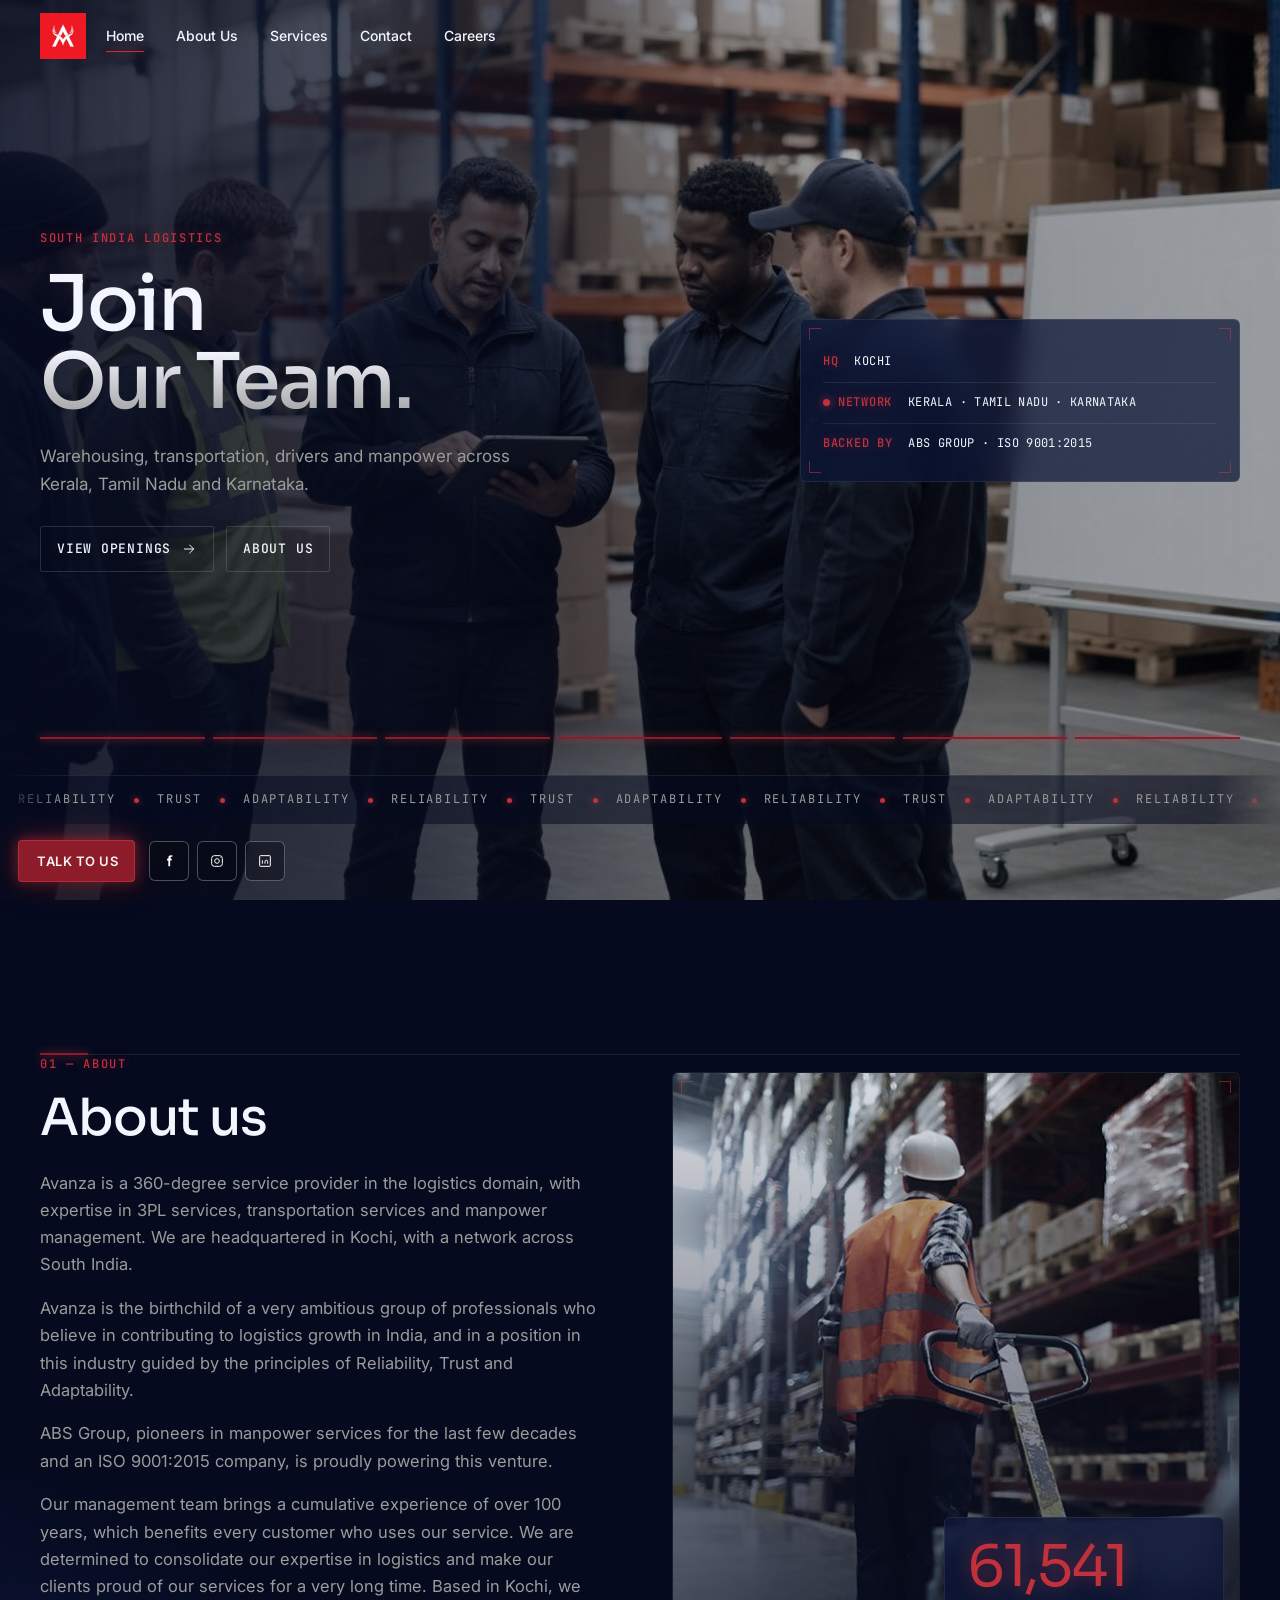
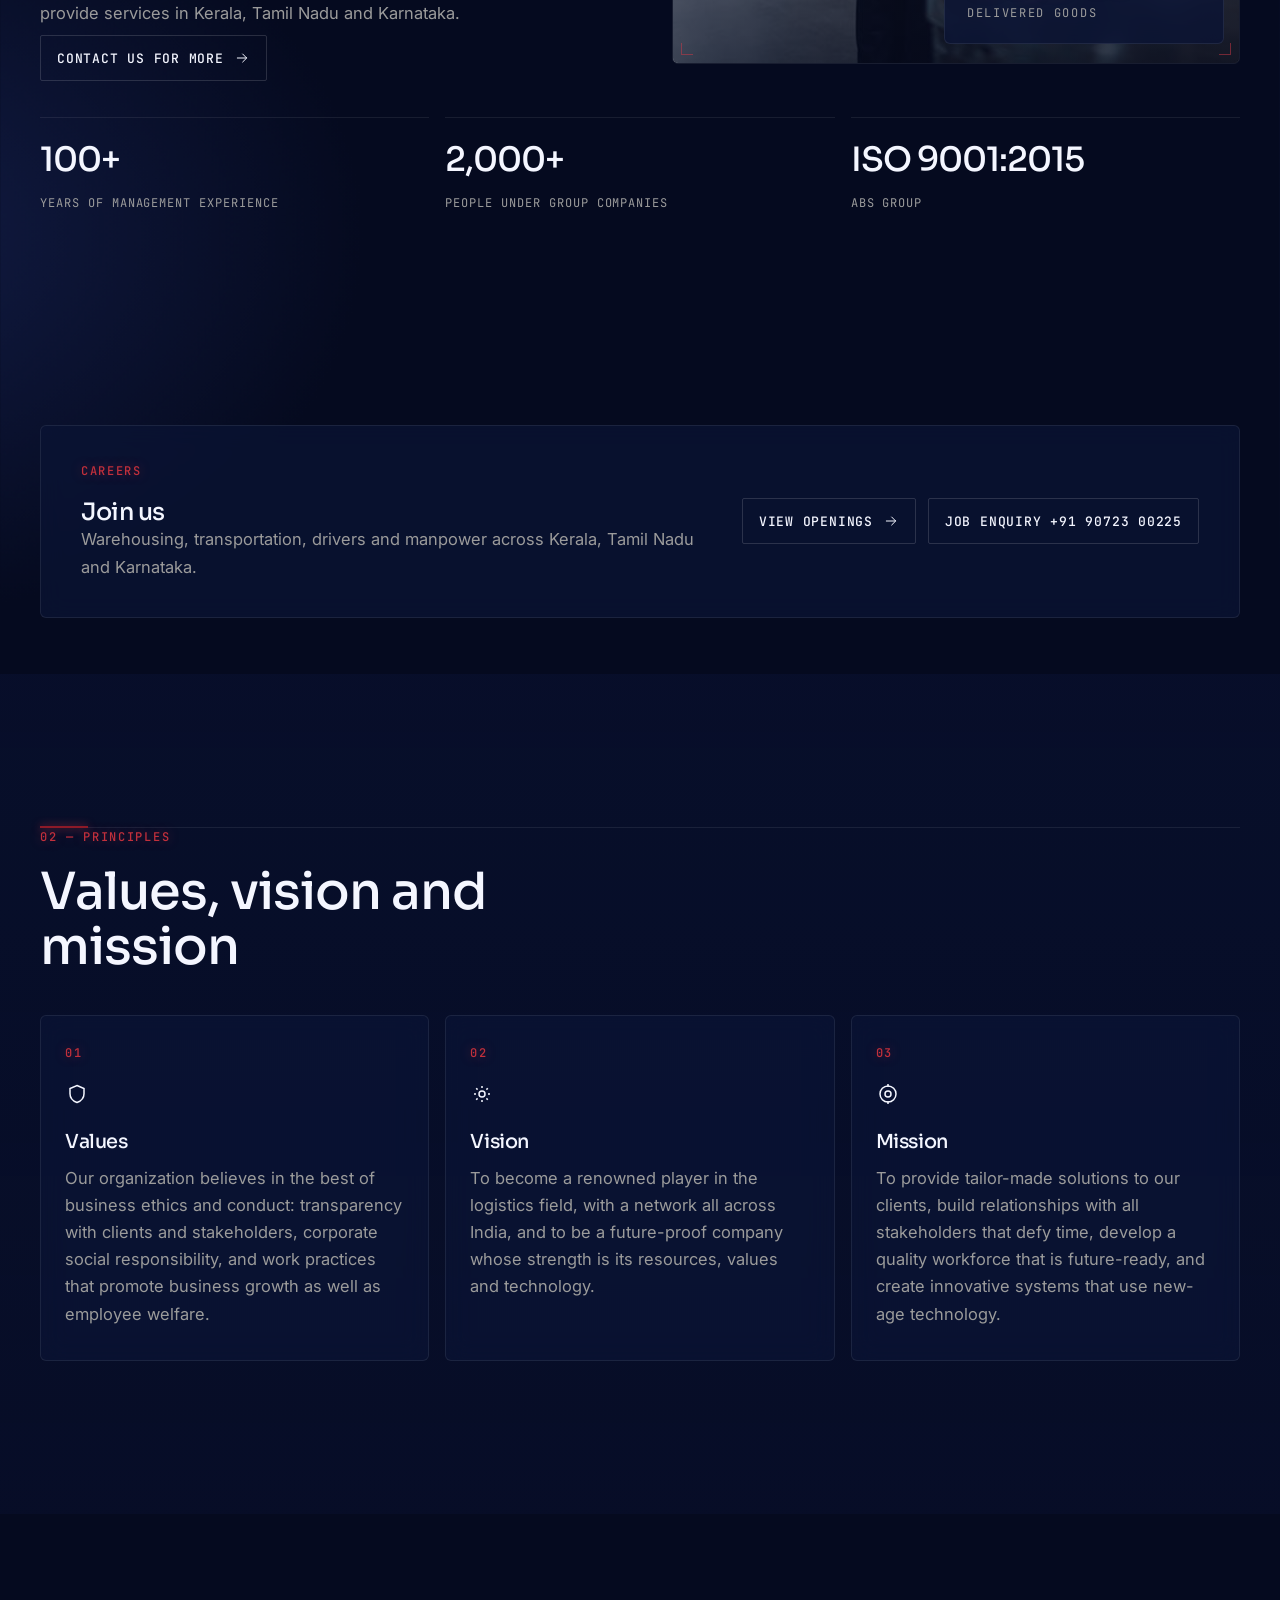
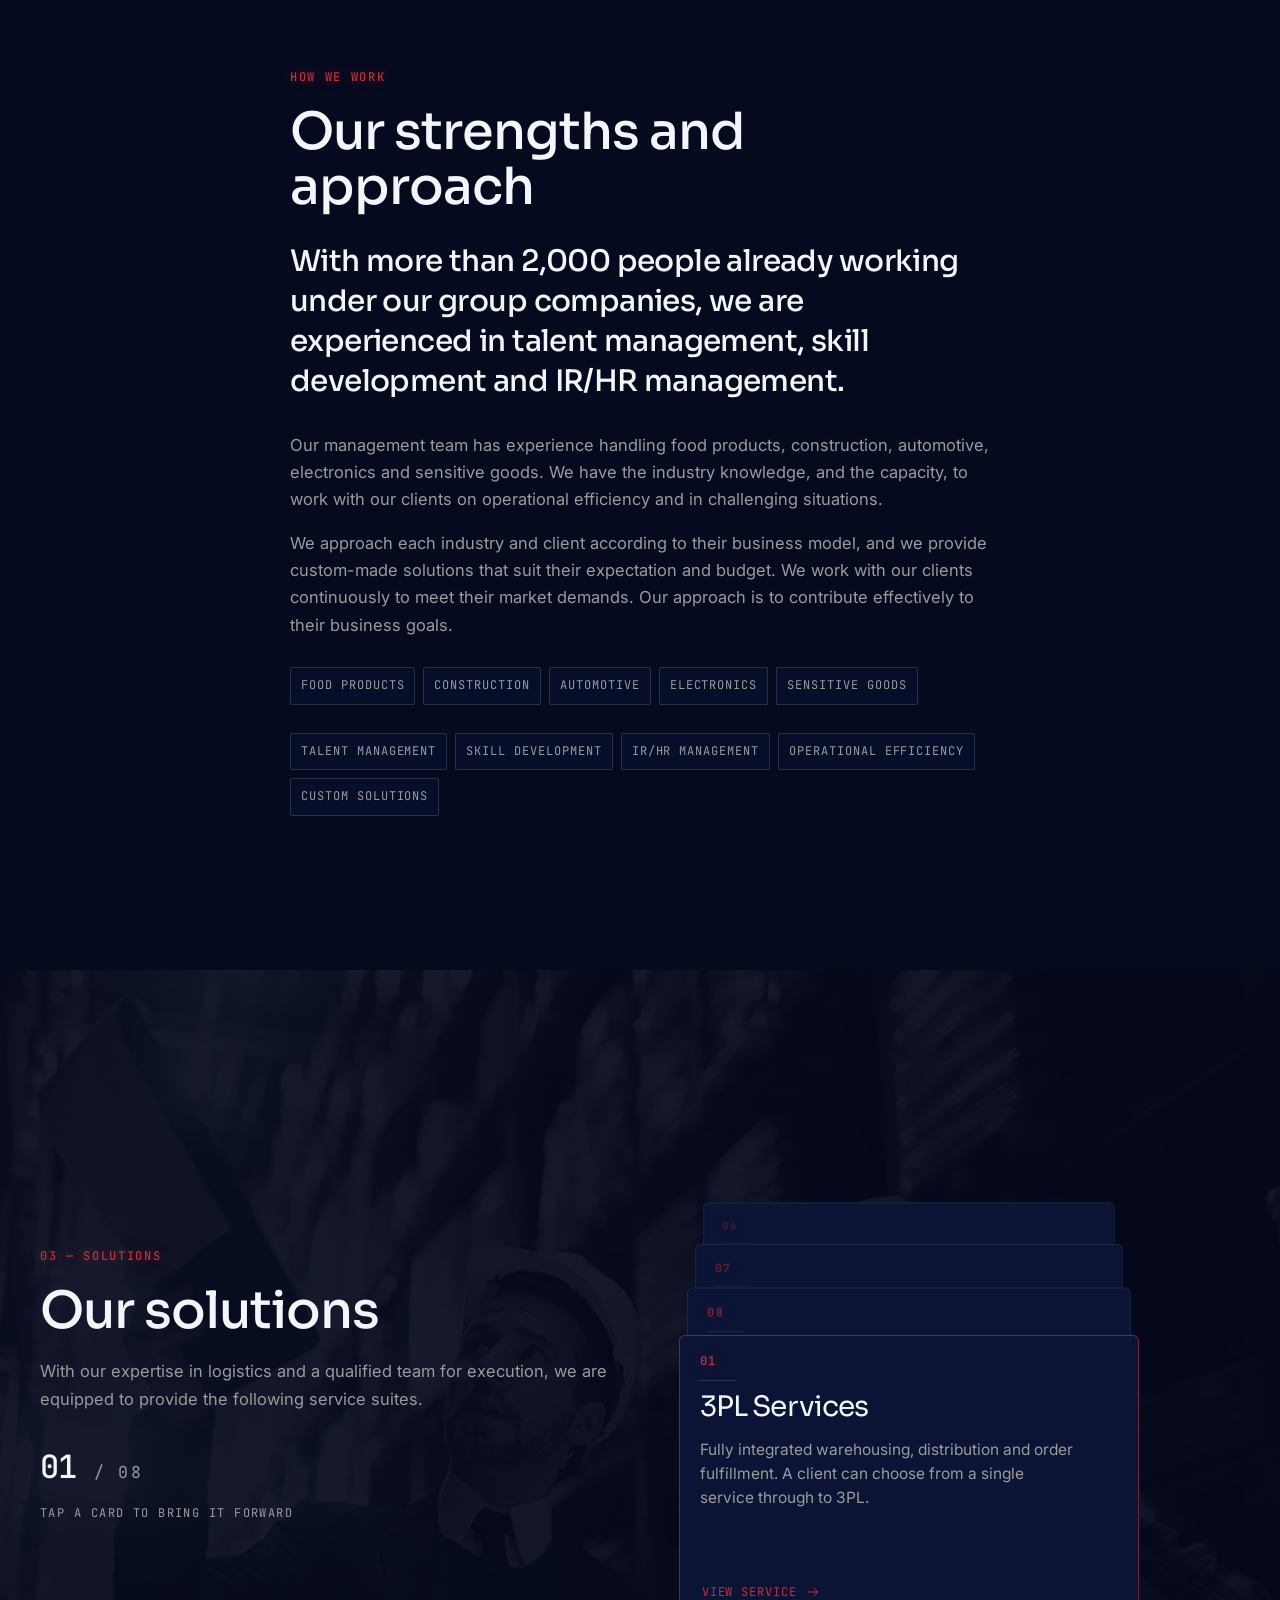
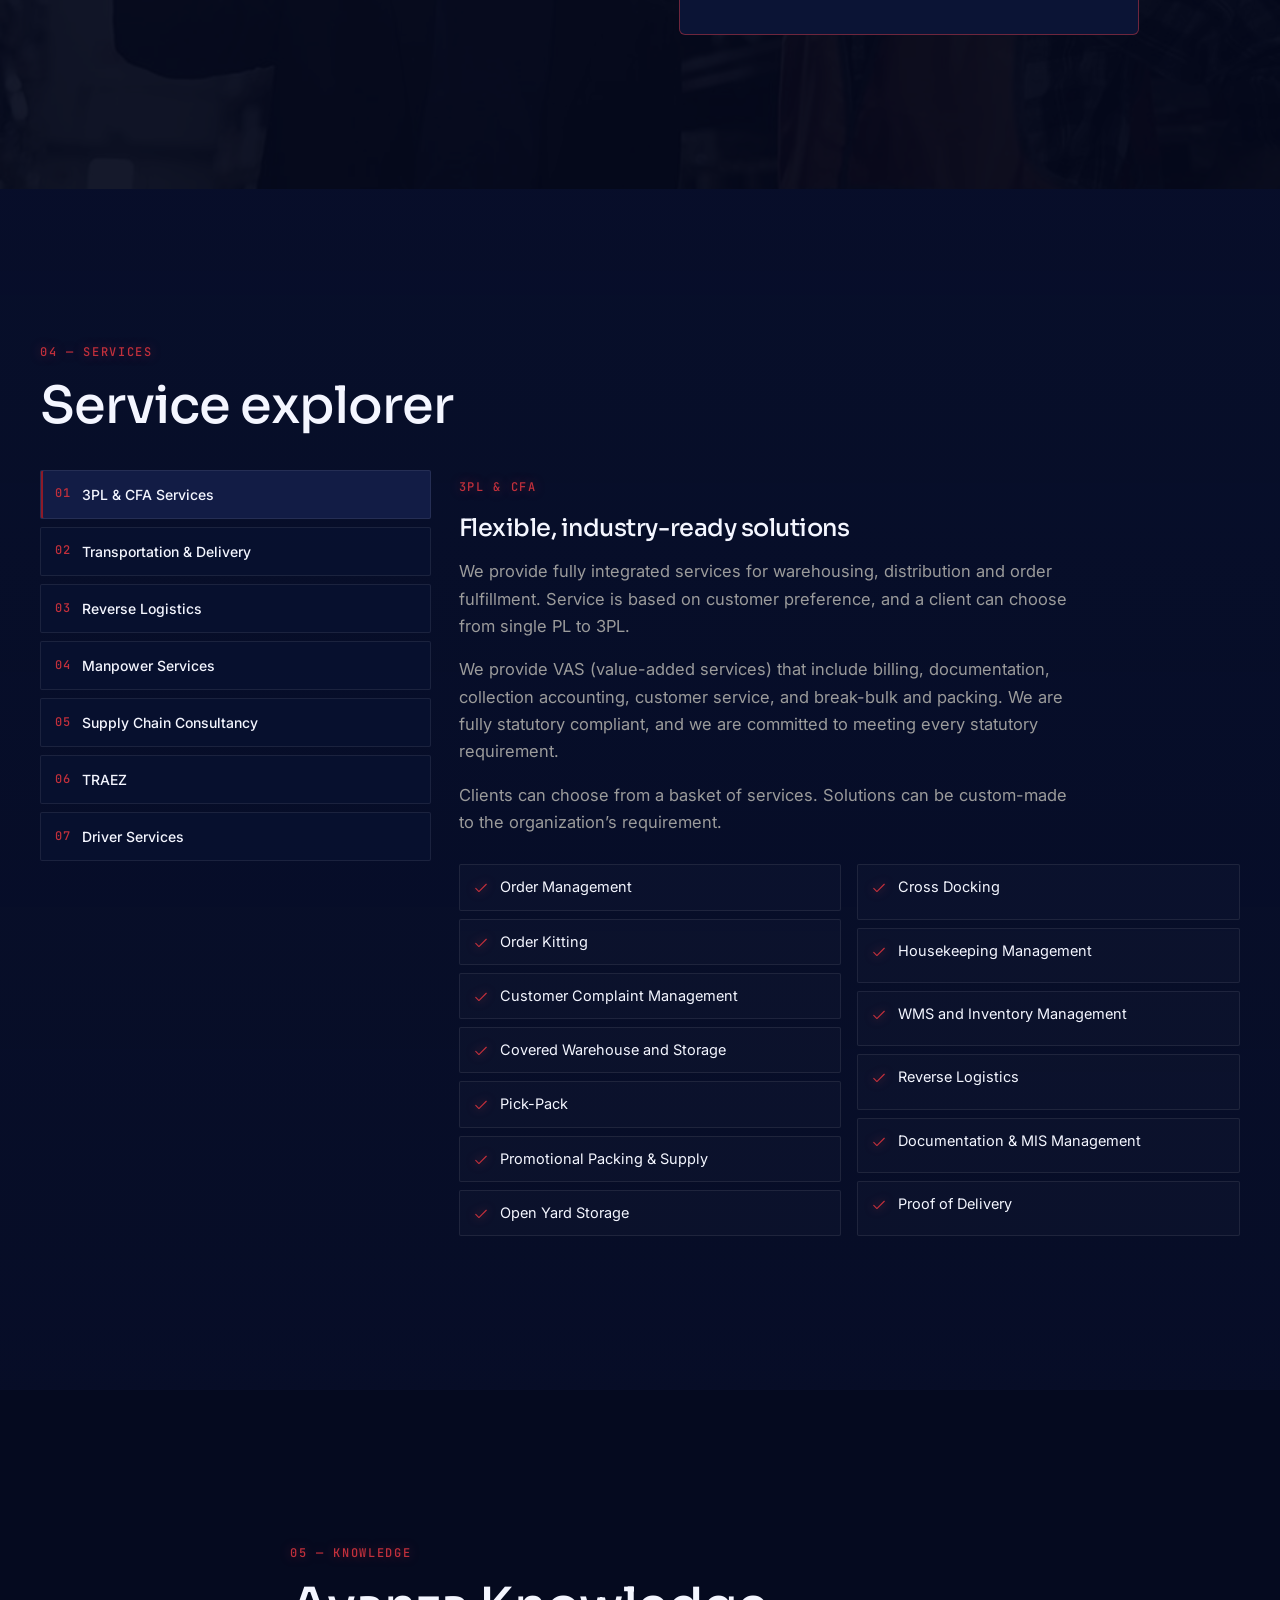
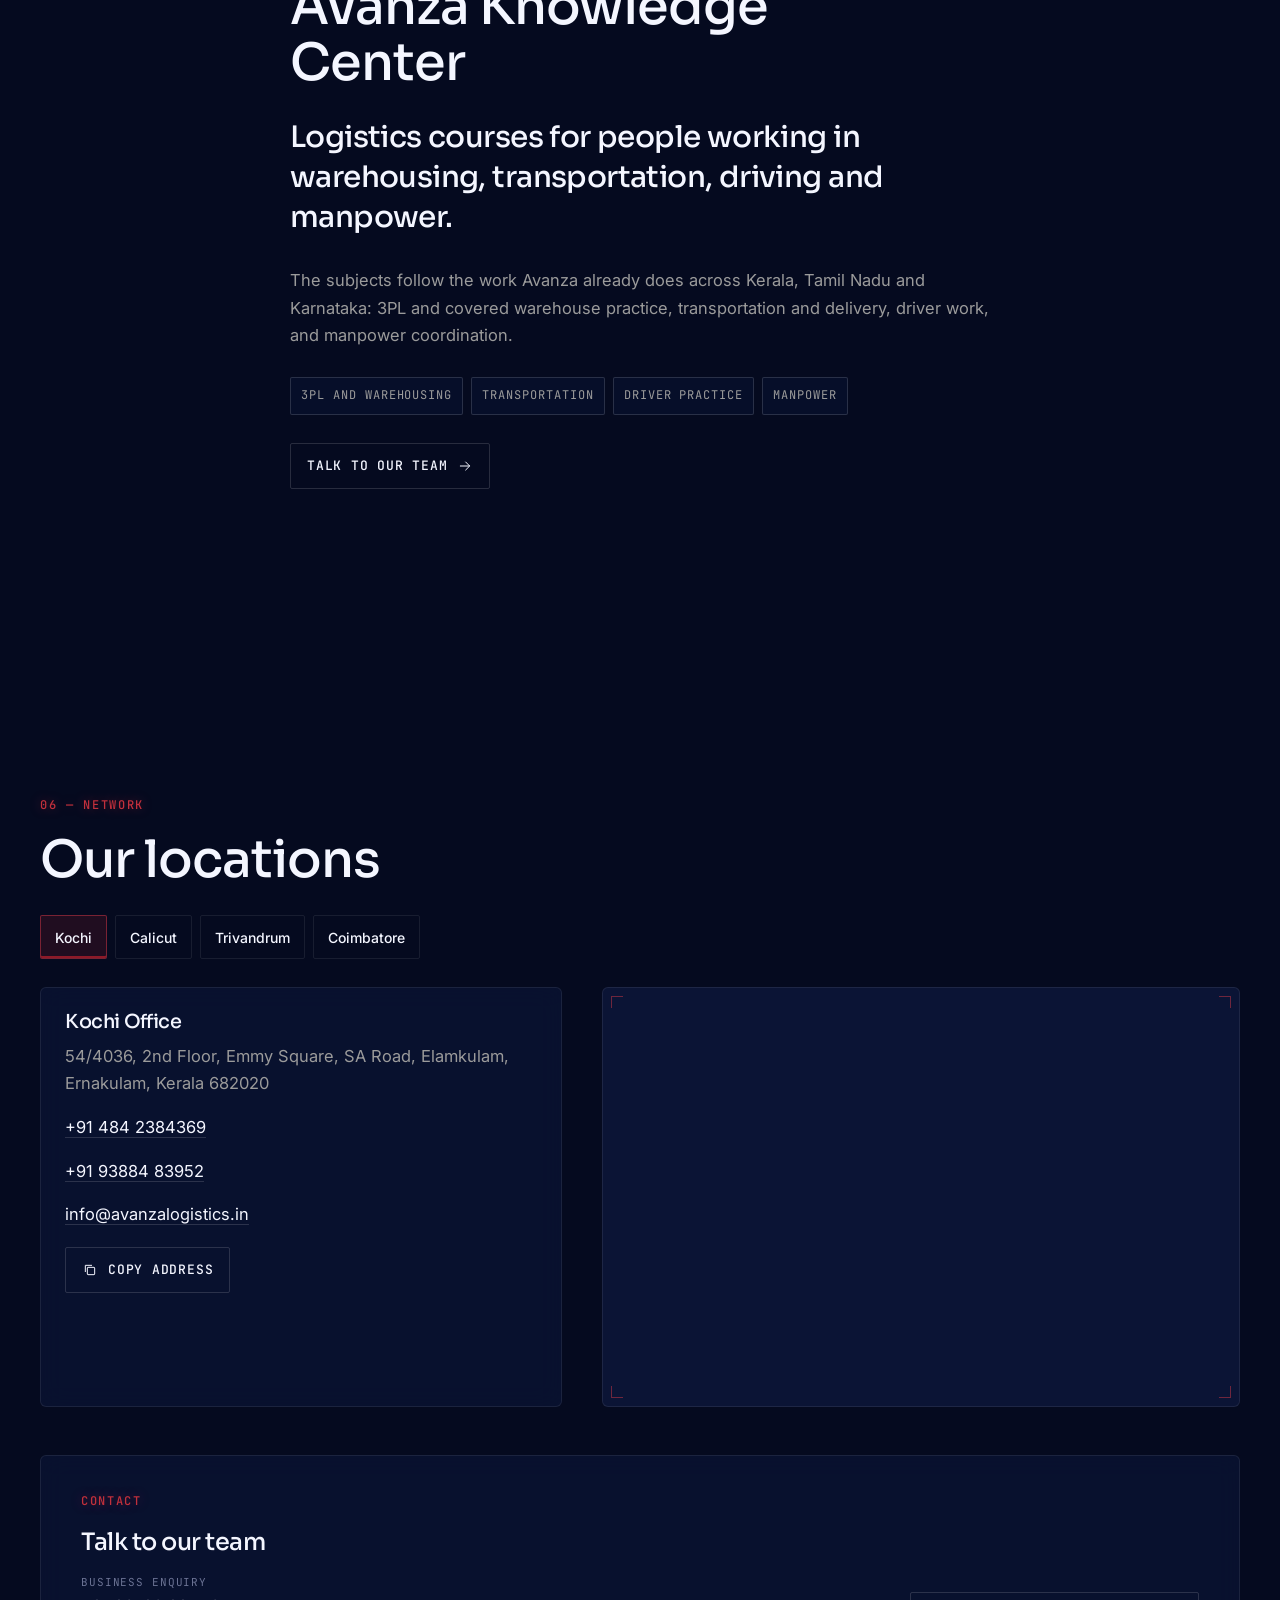
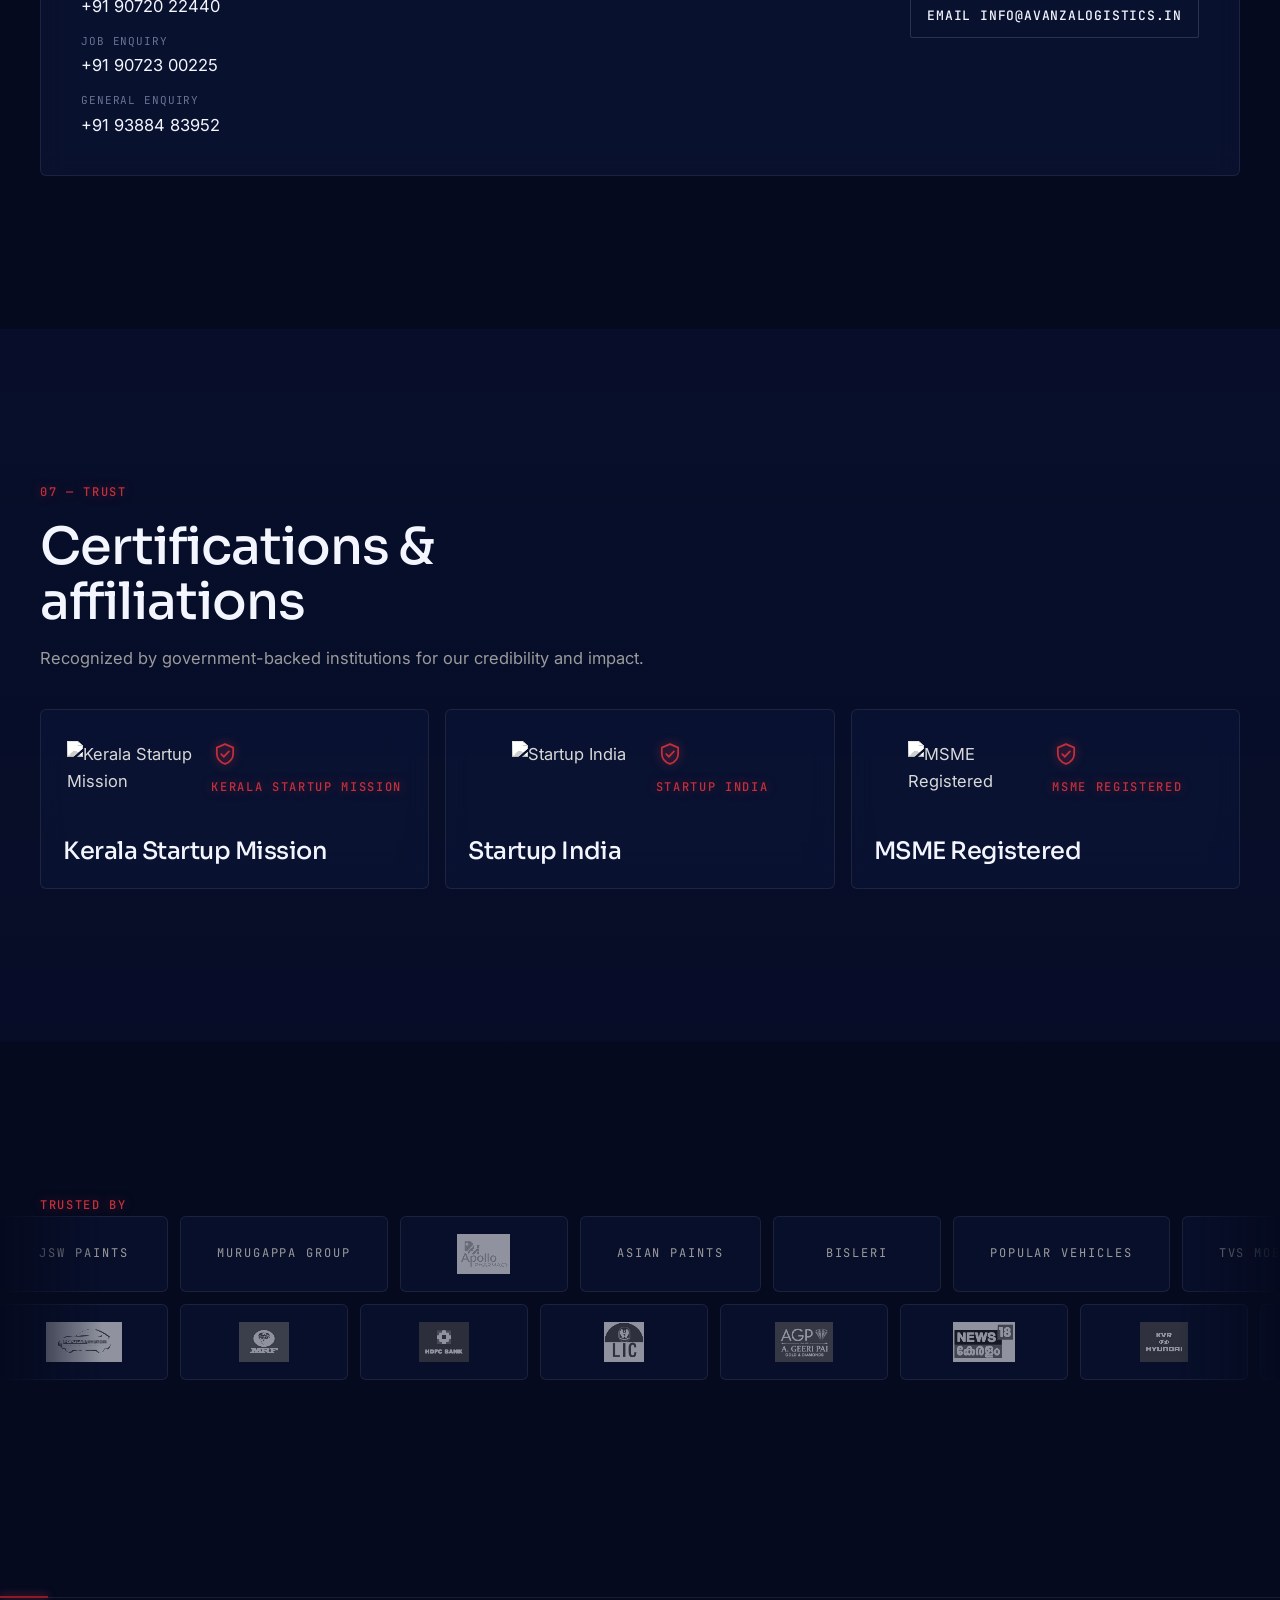
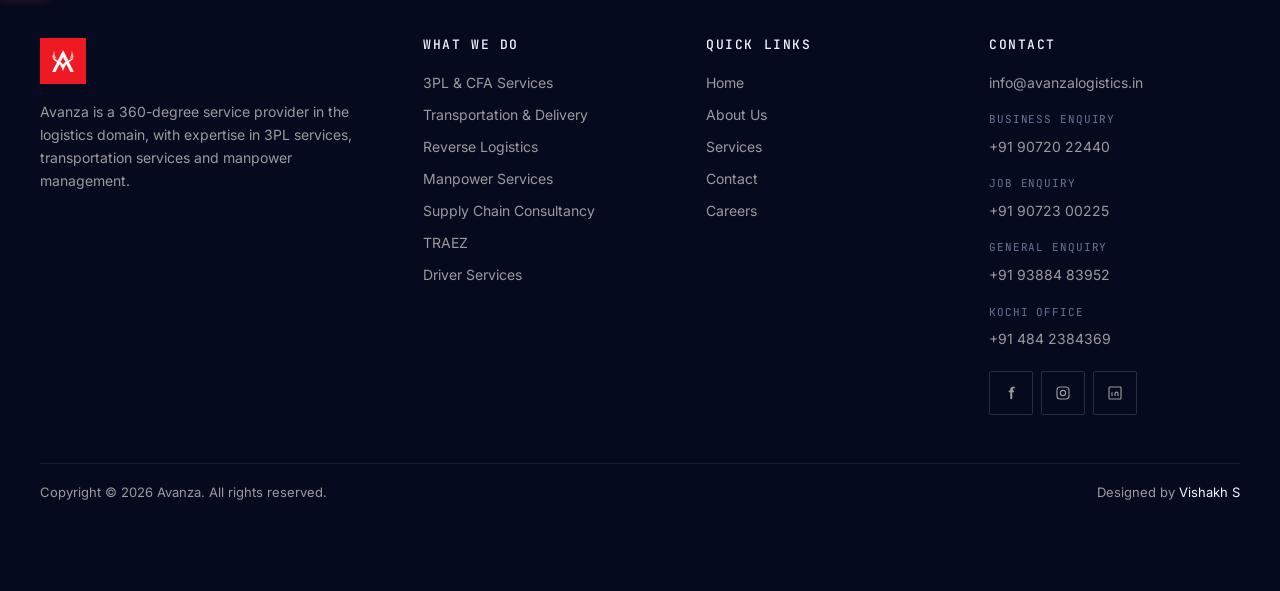
==== commit db24b74a: "Use the red winged mark as the site logo, and let the hero progress bar finish so the next slide sta" ====
--- a/index.html
+++ b/index.html
@@ -35,10 +35,10 @@
 
   <link rel="preconnect" href="https://fonts.googleapis.com">
   <link rel="preconnect" href="https://fonts.gstatic.com" crossorigin>
-  <link rel="preload" as="style" href="https://fonts.googleapis.com/css2?family=Inter:wght@400;500;600&family=JetBrains+Mono:wght@400;500&family=Montserrat:wght@600&family=Sora:wght@500;600&display=swap">
-  <link rel="stylesheet" href="https://fonts.googleapis.com/css2?family=Inter:wght@400;500;600&family=JetBrains+Mono:wght@400;500&family=Montserrat:wght@600&family=Sora:wght@500;600&display=swap">
+  <link rel="preload" as="style" href="https://fonts.googleapis.com/css2?family=Inter:wght@400;500;600&family=JetBrains+Mono:wght@400;500&family=Montserrat:wght@700&family=Sora:wght@500;600&display=swap">
+  <link rel="stylesheet" href="https://fonts.googleapis.com/css2?family=Inter:wght@400;500;600&family=JetBrains+Mono:wght@400;500&family=Montserrat:wght@700&family=Sora:wght@500;600&display=swap">
   <link rel="preload" as="image" href="assets/images/opt/banner-1.jpg" fetchpriority="high">
-  <link rel="stylesheet" href="assets/css/style.css?v=20261004x">
+  <link rel="stylesheet" href="assets/css/style.css?v=20261004ze">
 
   <script type="application/ld+json">
   {
@@ -56,7 +56,7 @@
           { "@type": "ContactPoint", "telephone": "+91 90723 00225", "contactType": "Job enquiry", "areaServed": "IN" },
           { "@type": "ContactPoint", "telephone": "+91 93884 83952", "contactType": "General enquiry", "areaServed": "IN" }
         ],
-        "logo": "https://www.avanzalogistics.in/assets/images/logo.png",
+        "logo": "https://www.avanzalogistics.in/assets/images/AVANZA%20__Logo-1_page-0001.jpg",
         "areaServed": ["Kerala", "Tamil Nadu", "Karnataka"],
         "parentOrganization": { "@type": "Organization", "name": "ABS Group" },
         "sameAs": [
@@ -69,7 +69,7 @@
         "@type": "LocalBusiness",
         "name": "Avanza Kochi Office",
         "parentOrganization": { "@id": "https://www.avanzalogistics.in/#organization" },
-        "image": "https://www.avanzalogistics.in/assets/images/logo.png",
+        "image": "https://www.avanzalogistics.in/assets/images/AVANZA%20__Logo-1_page-0001.jpg",
         "url": "https://www.avanzalogistics.in/",
         "telephone": ["+91 484 2384369", "+91 93884 83952"],
         "email": "info@avanzalogistics.in",
@@ -152,7 +152,7 @@
   <!-- 0. Header -->
   <header id="header" class="header">
     <div class="container header__bar">
-      <a class="logo" href="#hero" aria-label="Avanza home">Avanza</a>
+      <a class="logo" href="#hero" aria-label="Avanza home"><img src="assets/images/AVANZA%20__Logo-1_page-0001.jpg" alt="" width="482" height="483"></a>
       <nav id="site-nav" class="site-nav" aria-label="Primary">
         <ul class="nav-list">
           <li><a href="#hero" data-spy style="--i:0">Home</a></li>
@@ -817,7 +817,7 @@
     <div class="rule" aria-hidden="true"><span></span></div>
     <div class="container footer__grid">
       <div class="footer__brand reveal">
-        <a class="logo" href="#hero">Avanza</a>
+        <a class="logo" href="#hero" aria-label="Avanza home"><img src="assets/images/AVANZA%20__Logo-1_page-0001.jpg" alt="" width="482" height="483"></a>
         <p>Avanza is a 360-degree service provider in the logistics domain, with expertise in 3PL services, transportation services and manpower management.</p>
       </div>
       <div class="reveal" style="--d:140ms">
@@ -910,6 +910,6 @@
   </div>
 
   <button type="button" class="to-top" id="to-top" aria-label="Back to top"><svg width="18" height="18" aria-hidden="true"><use href="#i-up"/></svg></button>
-  <script src="assets/js/main.js?v=20261004x" defer></script>
+  <script src="assets/js/main.js?v=20261004y" defer></script>
 </body>
 </html>
--- a/assets/css/style.css
+++ b/assets/css/style.css
@@ -260,13 +260,13 @@
   display: flex;
   align-items: center;
   flex: none;
-  font-family: "Montserrat", "Sora", sans-serif;
-  font-weight: 600;
-  font-size: 22px;
-  letter-spacing: 0.14em;
-  text-transform: uppercase;
-  color: var(--accent-text);
   line-height: 1;
+}
+.logo img {
+  width: 46px;
+  height: 46px;
+  display: block;
+  object-fit: cover;
 }
 
 .site-nav { display: none; }
@@ -459,7 +459,6 @@
 .seg.is-active i { background: var(--accent); box-shadow: 0 0 8px rgba(210, 56, 70, 0.8); }
 .seg.is-done i { transform: scaleX(1); }
 .seg.is-active i { animation: fill 4s linear forwards; }
-.hero.is-paused .seg.is-active i { animation-play-state: paused; }
 @keyframes fill { from { transform: scaleX(0); } to { transform: scaleX(1); } }
 
 .ticker {
@@ -1137,11 +1136,11 @@
 .footer a { display: inline-flex; min-height: 32px; align-items: center; color: var(--text-2); font-size: 14px; }
 .footer a:hover { color: var(--accent-text); }
 .footer a.logo {
-  color: var(--accent-text);
-  font-size: 22px;
+  color: var(--text-1);
+  font-size: inherit;
   min-height: 0;
 }
-.footer a.logo:hover { color: var(--accent-text); }
+.footer a.logo:hover { color: var(--text-1); }
 .footer__brand p { font-size: 14px; max-width: 36ch; }
 .footer__brand .logo { margin-bottom: 16px; }
 .social-row { display: flex; gap: 8px; margin-top: 16px; }
@@ -1359,6 +1358,7 @@
   .status__row span { white-space: normal; }
 }
 @media (max-width: 380px) {
+  .logo img { width: 38px; height: 38px; }
   .corner-dock { left: 8px; right: 8px; gap: 6px; }
   .corner-dock__phone { padding: 0 10px; font-size: 12px; letter-spacing: 0.02em; }
   .corner-dock__social { gap: 6px; }
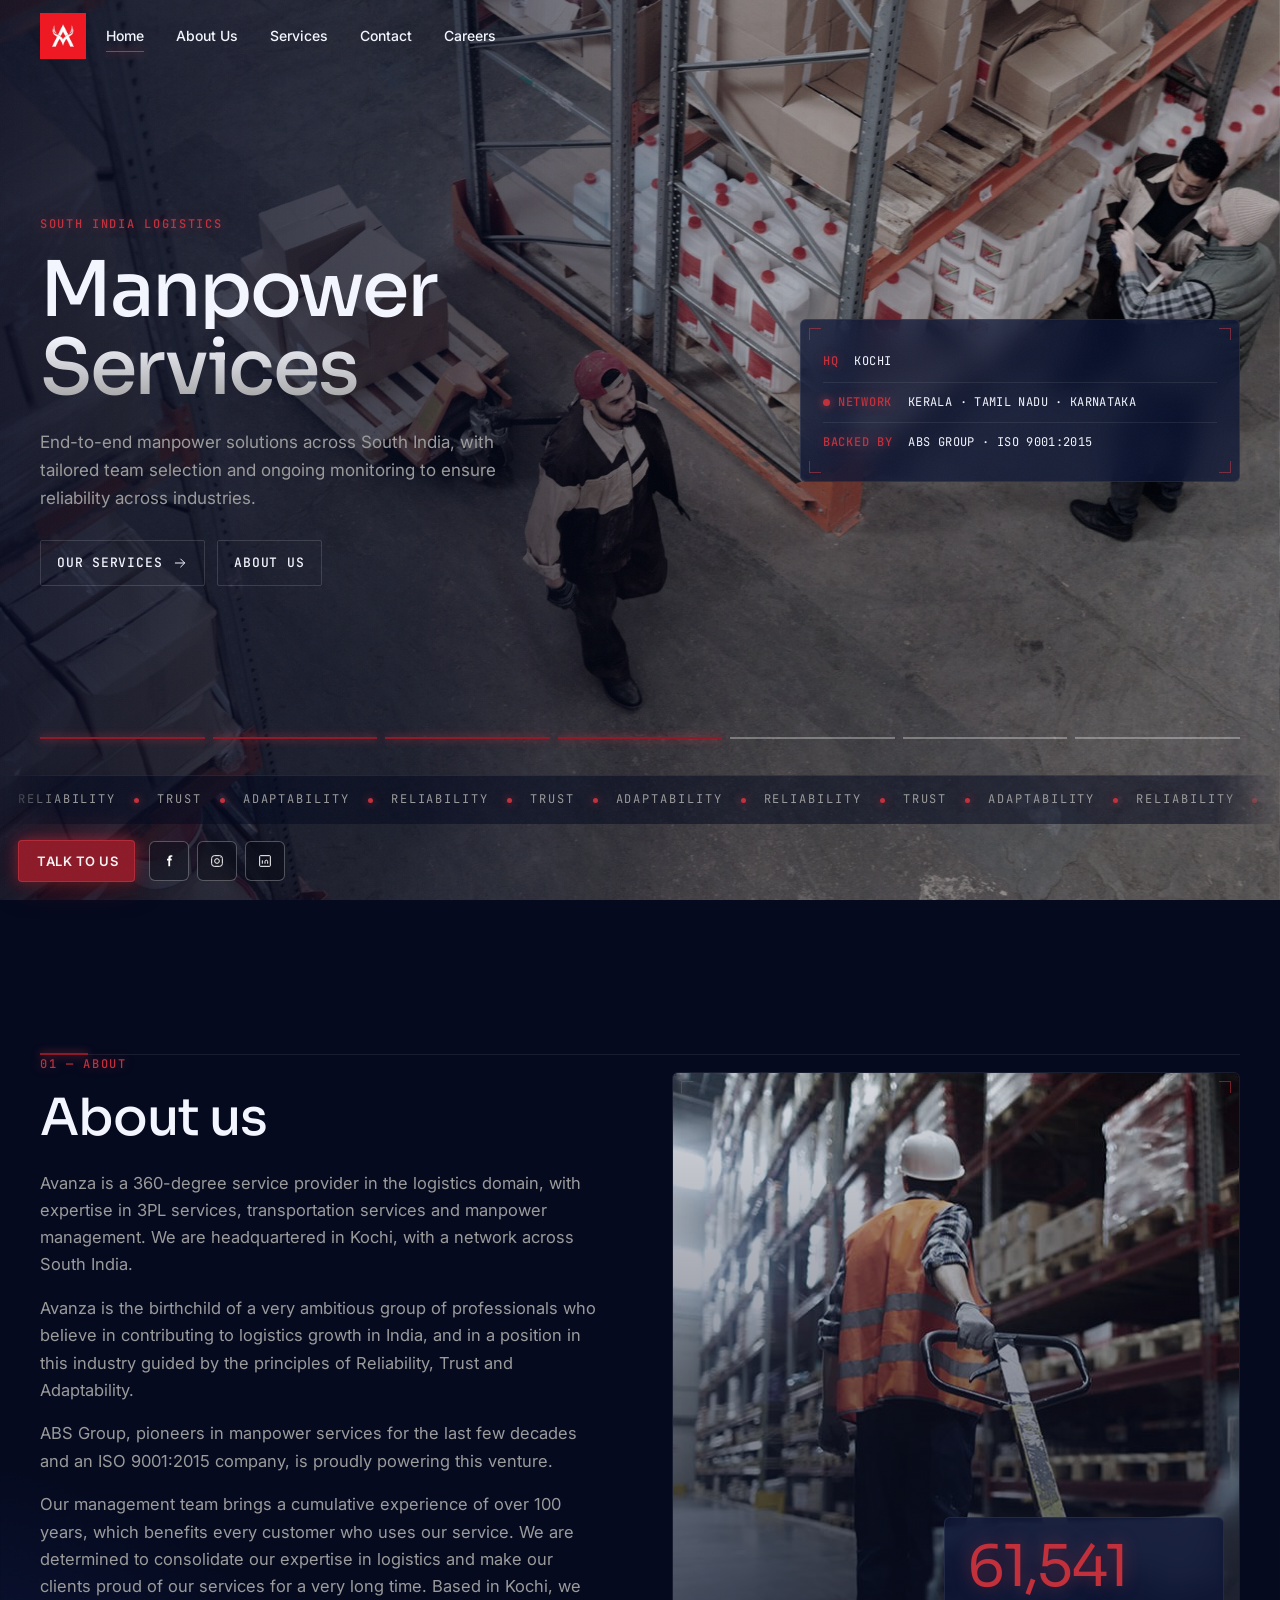
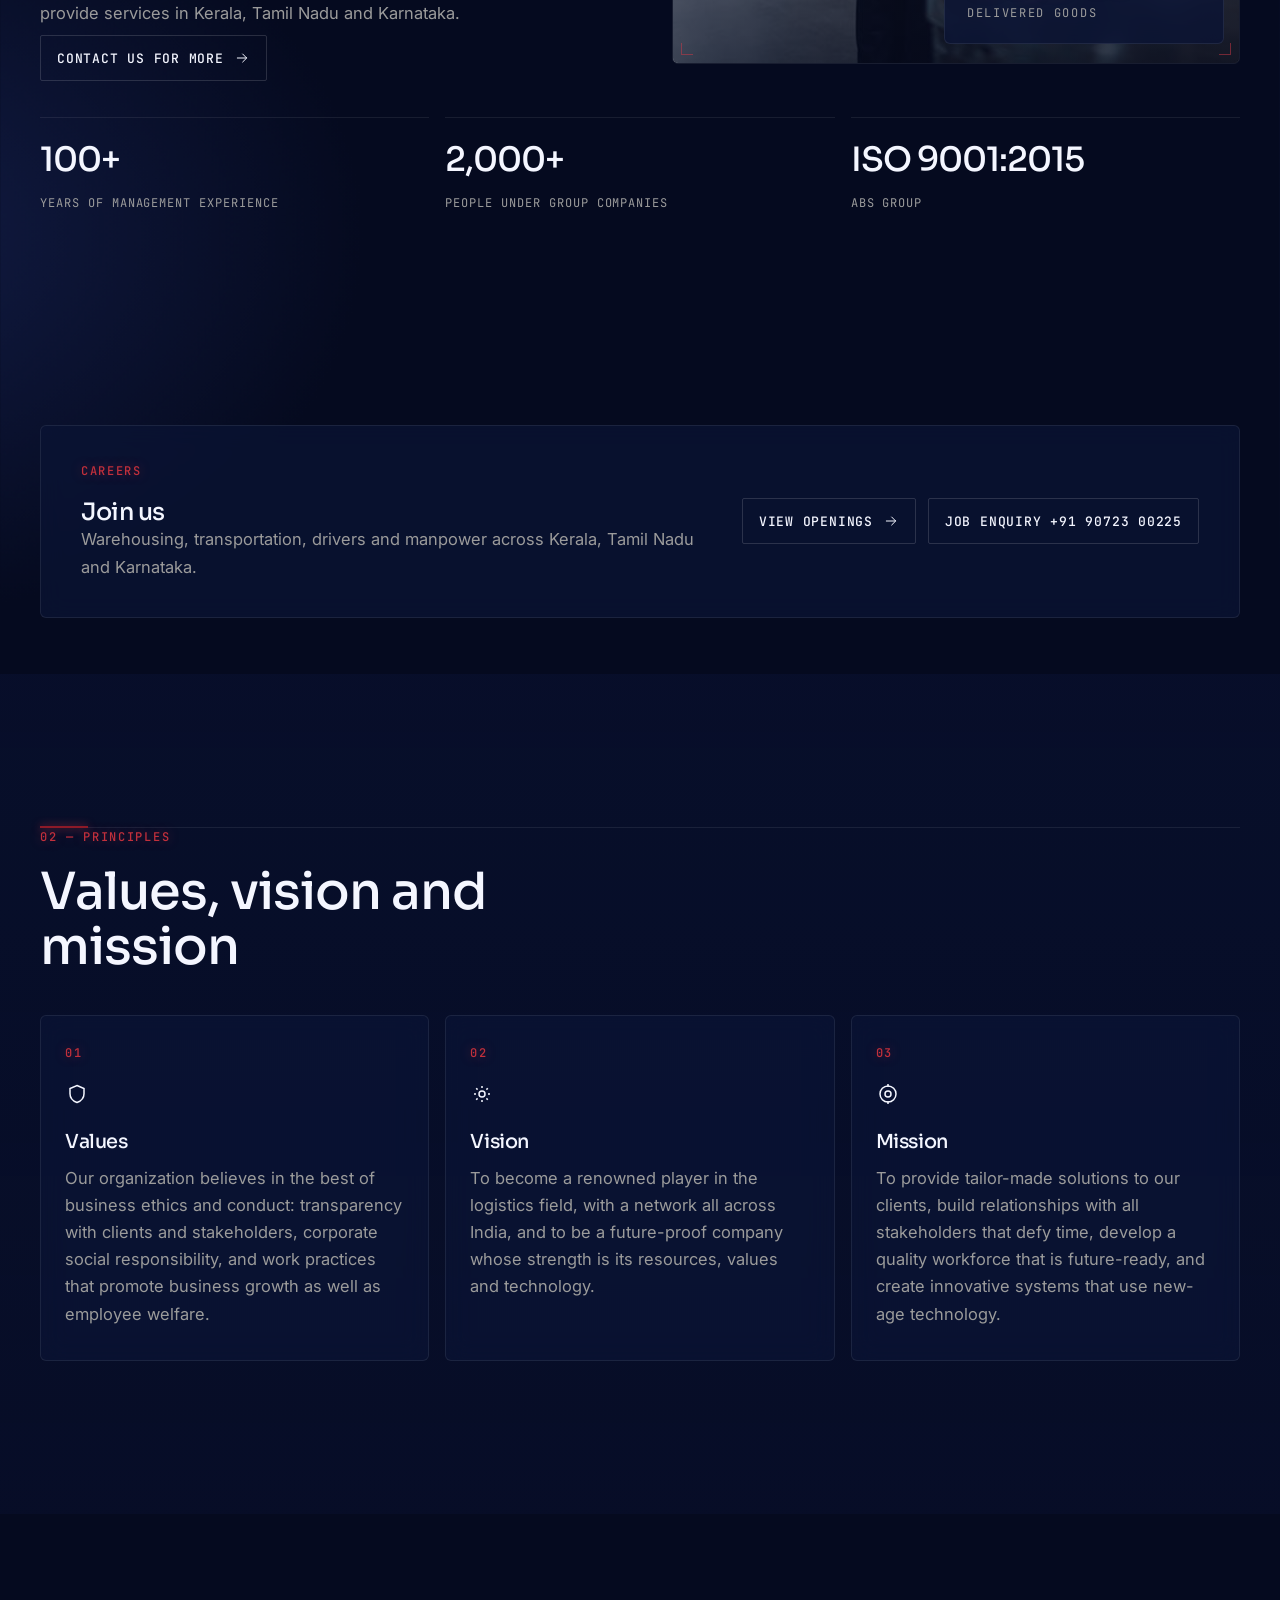
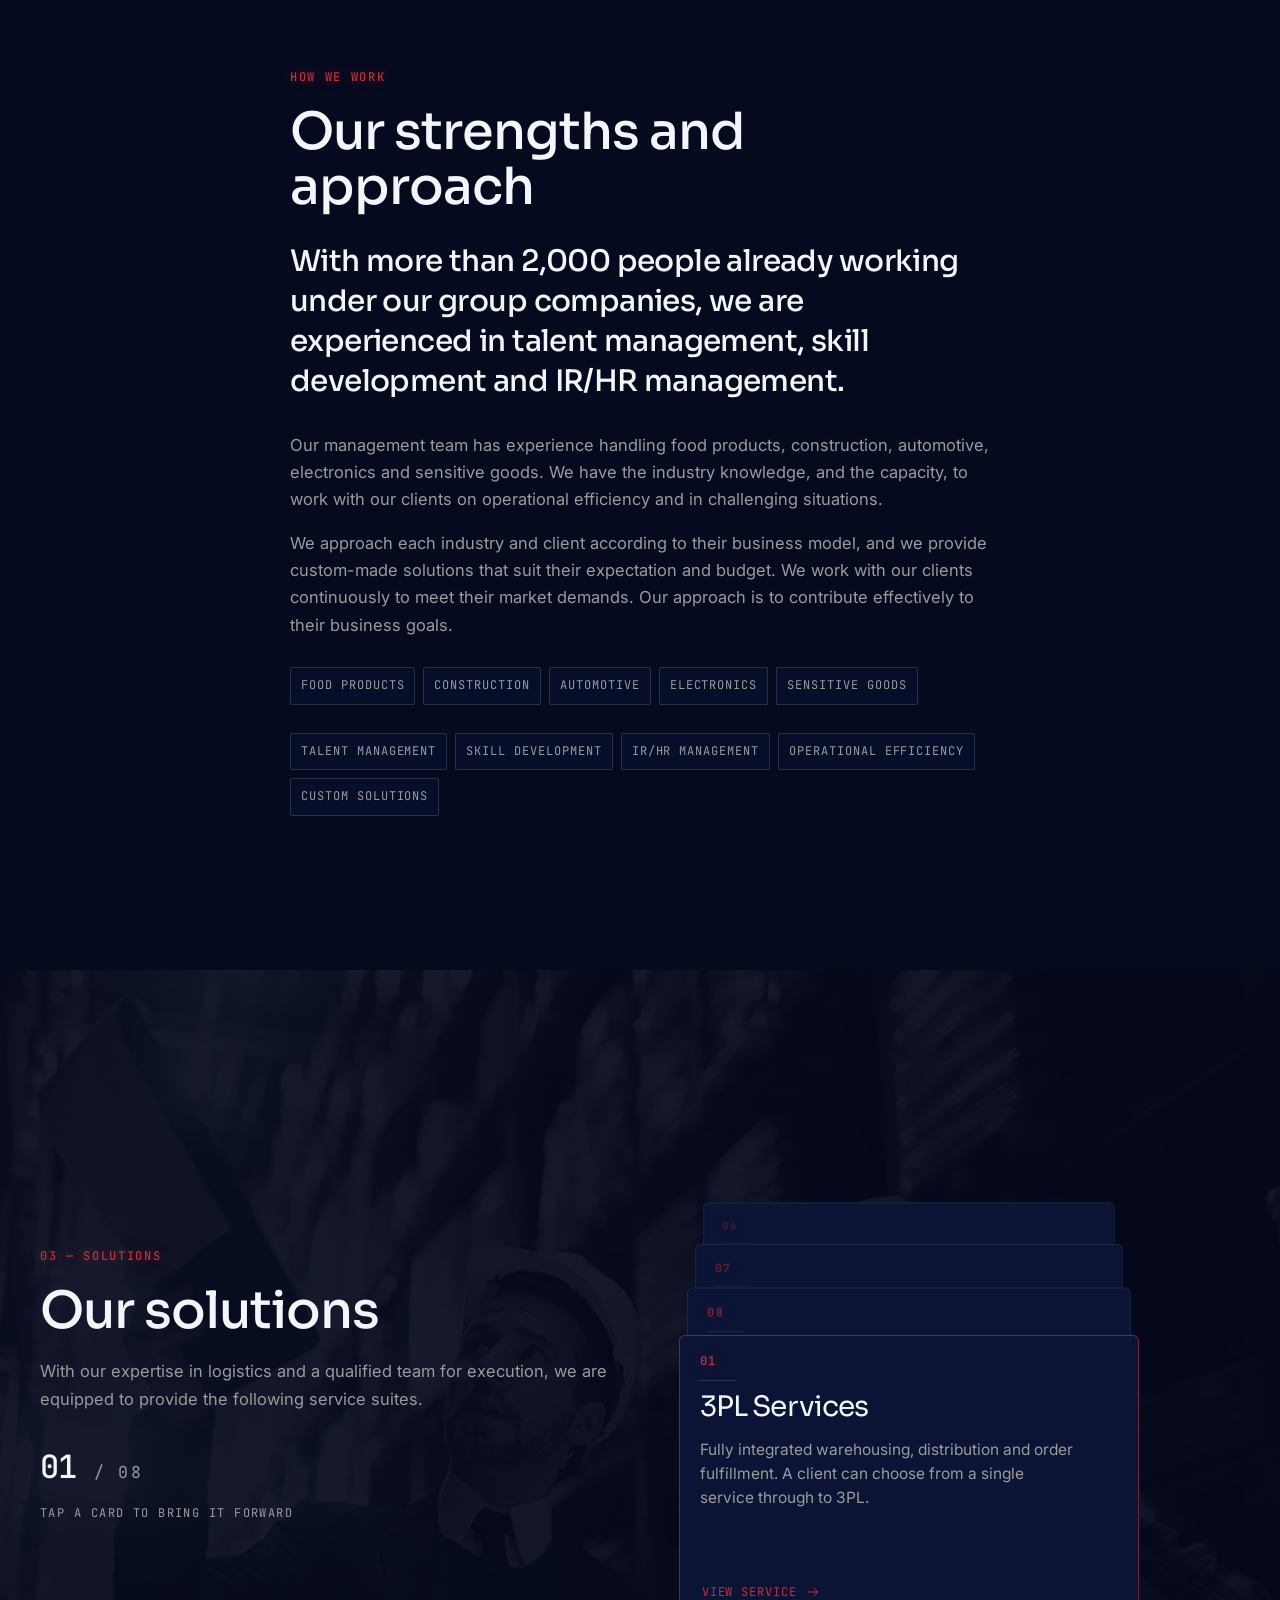
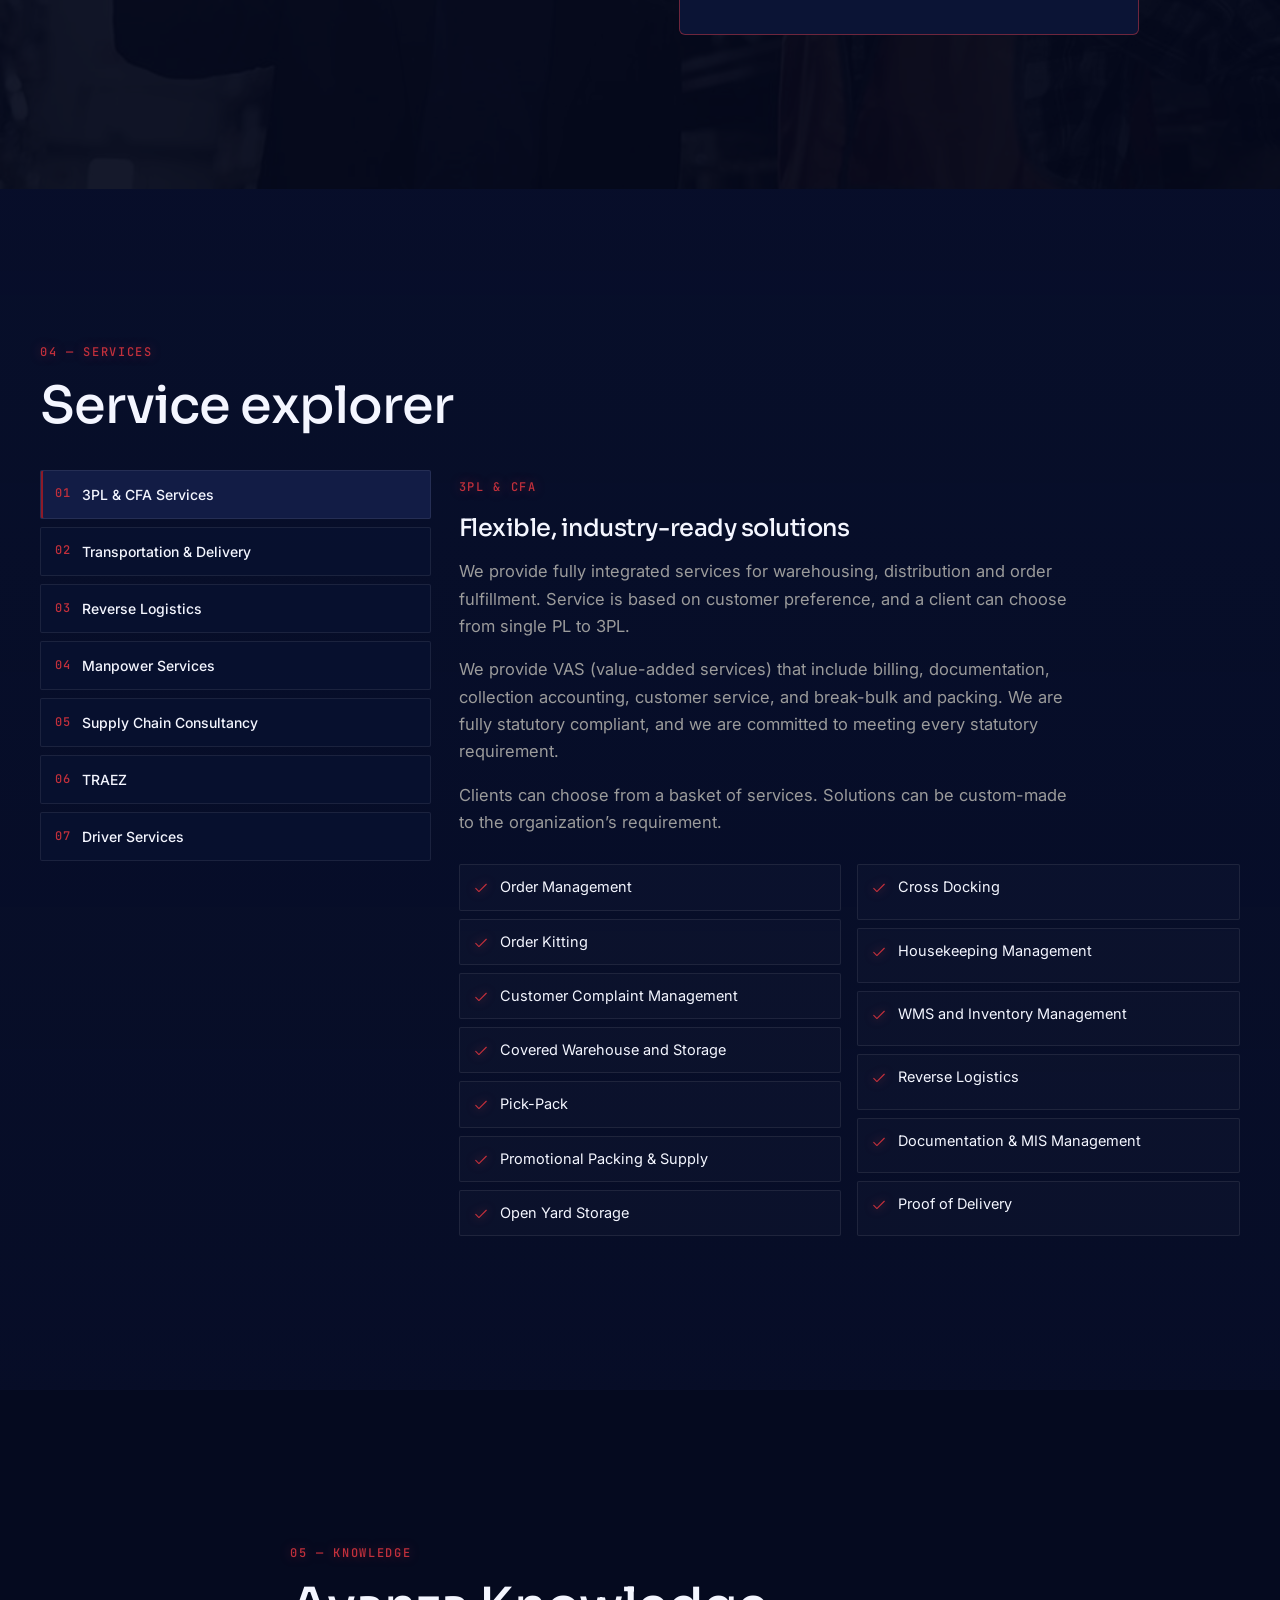
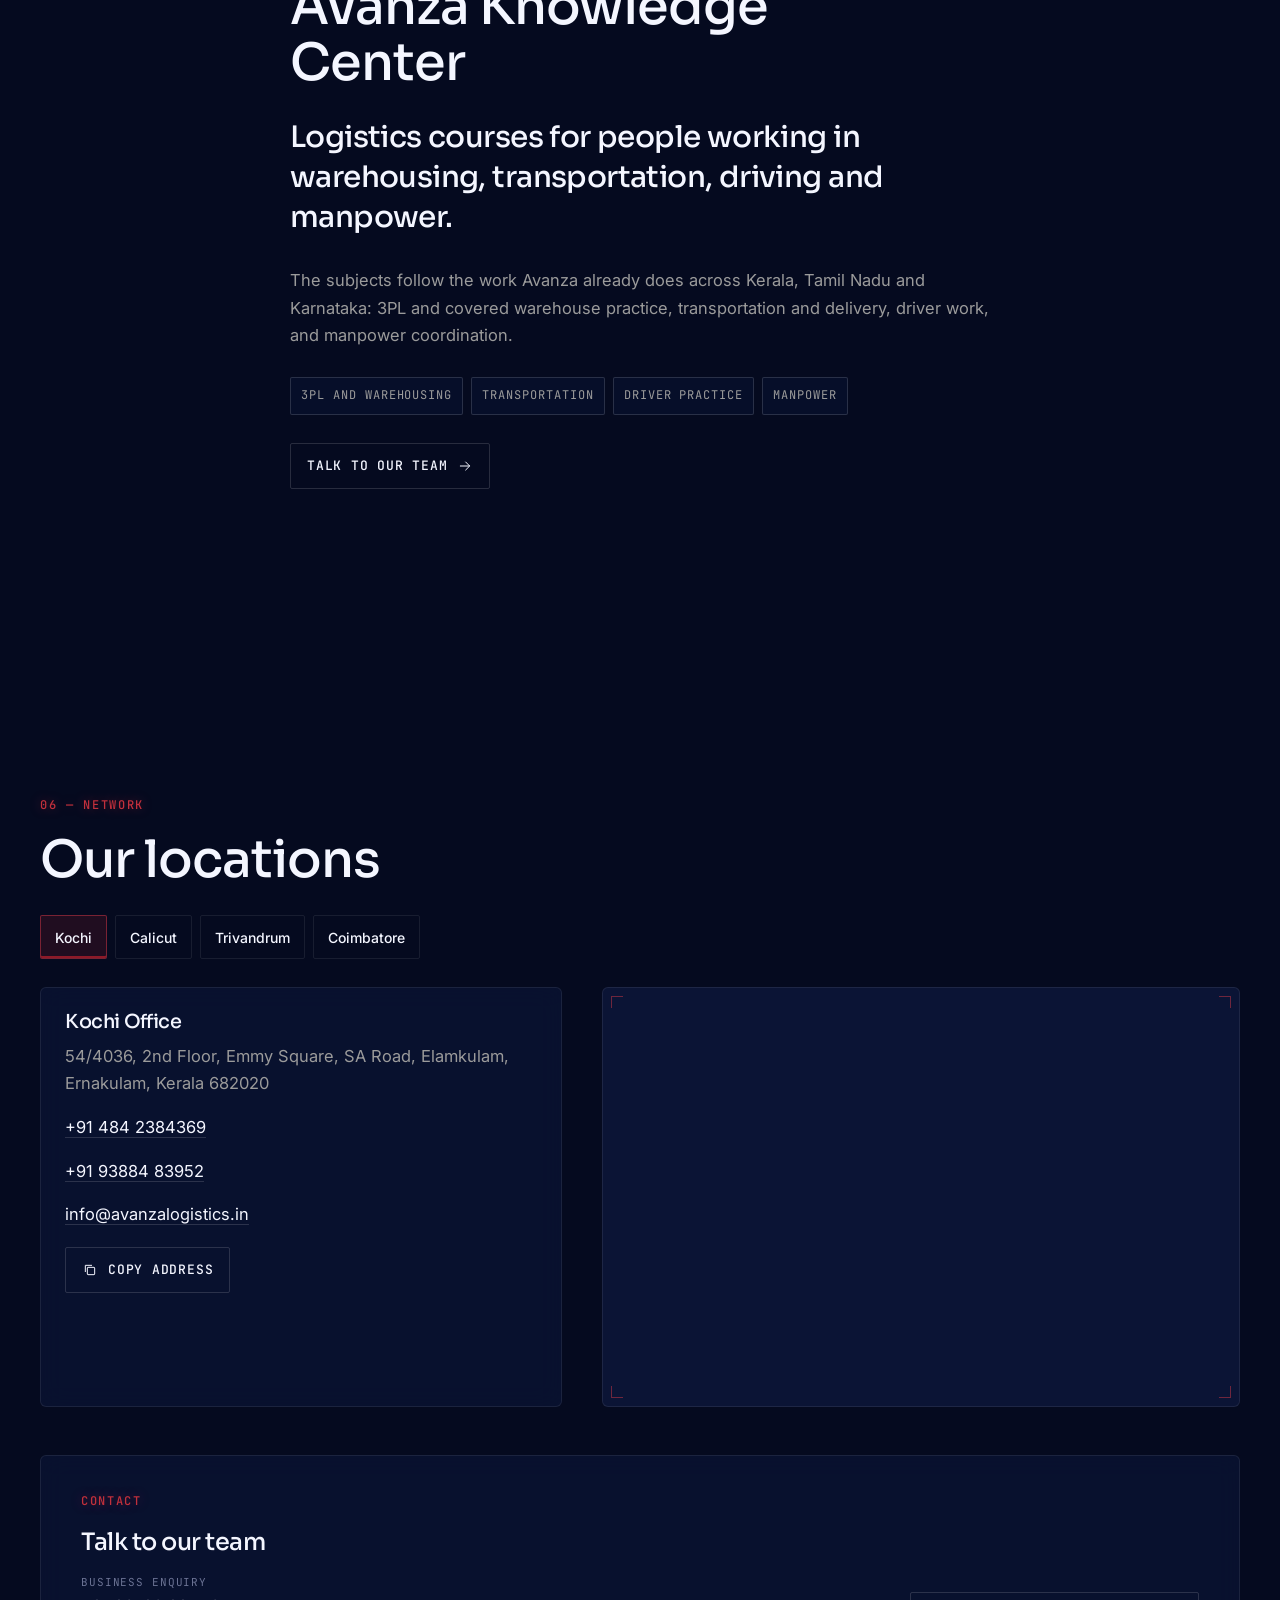
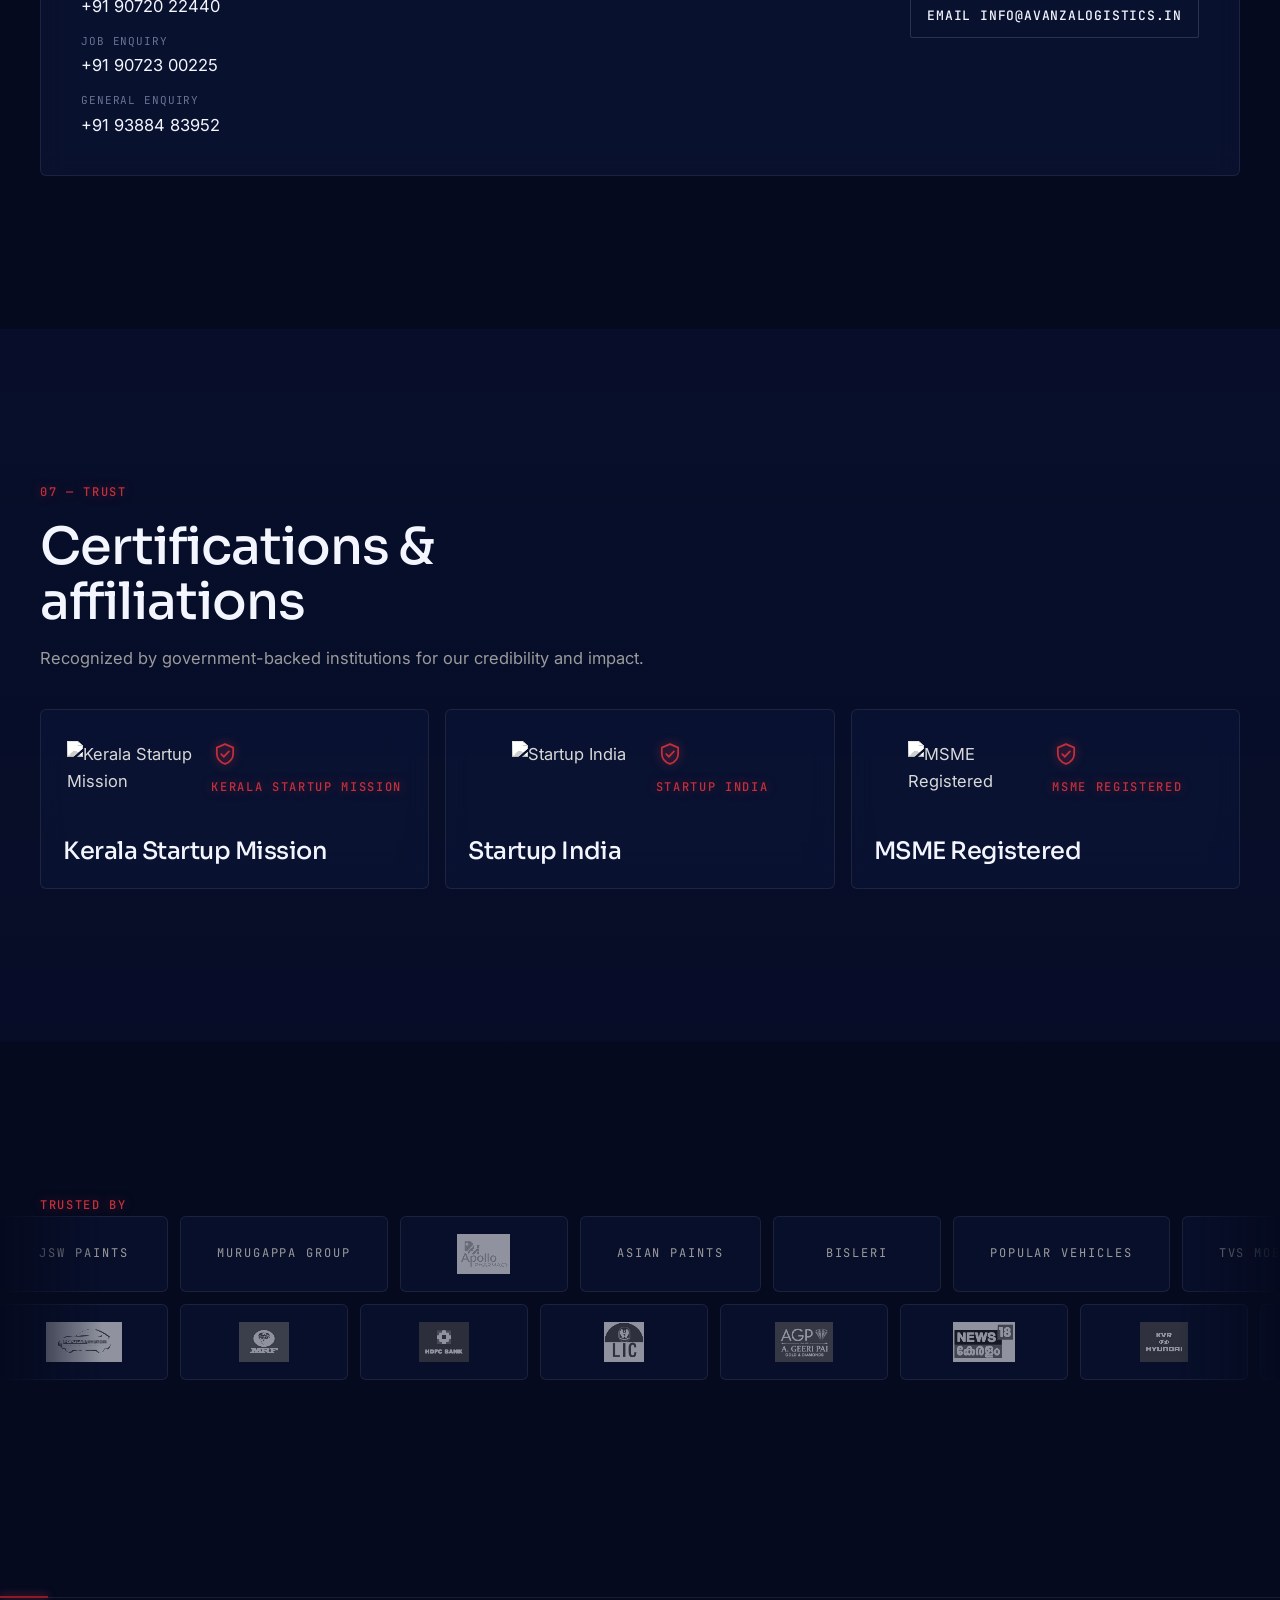
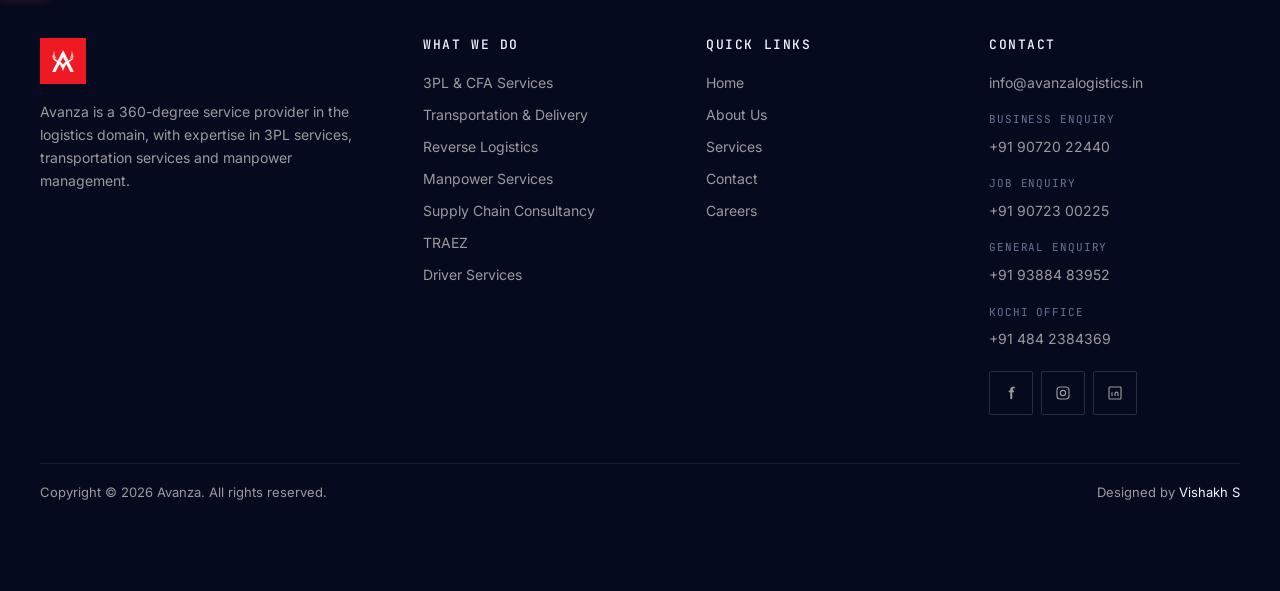
==== commit 56ff2475: "Keep the mobile hero the same height as the banner changes." ====
--- a/index.html
+++ b/index.html
@@ -38,7 +38,7 @@
   <link rel="preload" as="style" href="https://fonts.googleapis.com/css2?family=Inter:wght@400;500;600&family=JetBrains+Mono:wght@400;500&family=Montserrat:wght@700&family=Sora:wght@500;600&display=swap">
   <link rel="stylesheet" href="https://fonts.googleapis.com/css2?family=Inter:wght@400;500;600&family=JetBrains+Mono:wght@400;500&family=Montserrat:wght@700&family=Sora:wght@500;600&display=swap">
   <link rel="preload" as="image" href="assets/images/opt/banner-1.jpg" fetchpriority="high">
-  <link rel="stylesheet" href="assets/css/style.css?v=20261004ze">
+  <link rel="stylesheet" href="assets/css/style.css?v=20261005c">
 
   <script type="application/ld+json">
   {
@@ -910,6 +910,6 @@
   </div>
 
   <button type="button" class="to-top" id="to-top" aria-label="Back to top"><svg width="18" height="18" aria-hidden="true"><use href="#i-up"/></svg></button>
-  <script src="assets/js/main.js?v=20261004y" defer></script>
+  <script src="assets/js/main.js?v=20261005a" defer></script>
 </body>
 </html>
--- a/assets/css/style.css
+++ b/assets/css/style.css
@@ -368,6 +368,18 @@
   .hero__shade {
     background: linear-gradient(180deg, rgba(5, 10, 31, 0.86) 0%, rgba(5, 10, 31, 0.62) 22%, rgba(5, 10, 31, 0.28) 48%, rgba(5, 10, 31, 0.62) 100%);
   }
+  /* Slide copy varies in length. Keep it bottom-aligned in one reserved slot
+     so the card, progress, and the page below stay put when the banner changes. */
+  .hero__grid > * { min-width: 0; }
+  .hero.is-stable .hero__grid {
+    margin-top: 0;
+    margin-bottom: 0;
+  }
+  .hero.is-stable .hero__copy {
+    display: flex;
+    flex-direction: column;
+    justify-content: flex-end;
+  }
 }
 .hero__pending {
   position: absolute;
@@ -399,6 +411,9 @@
   line-height: 1.02;
   letter-spacing: -0.03em;
   max-width: 100%;
+}
+@media (max-width: 991px) {
+  .hero__title { font-size: clamp(2rem, 11vw, 2.6rem); }
 }
 .hero__title .line { display: block; overflow: hidden; }
 .hero__title .line > span { display: block; }
